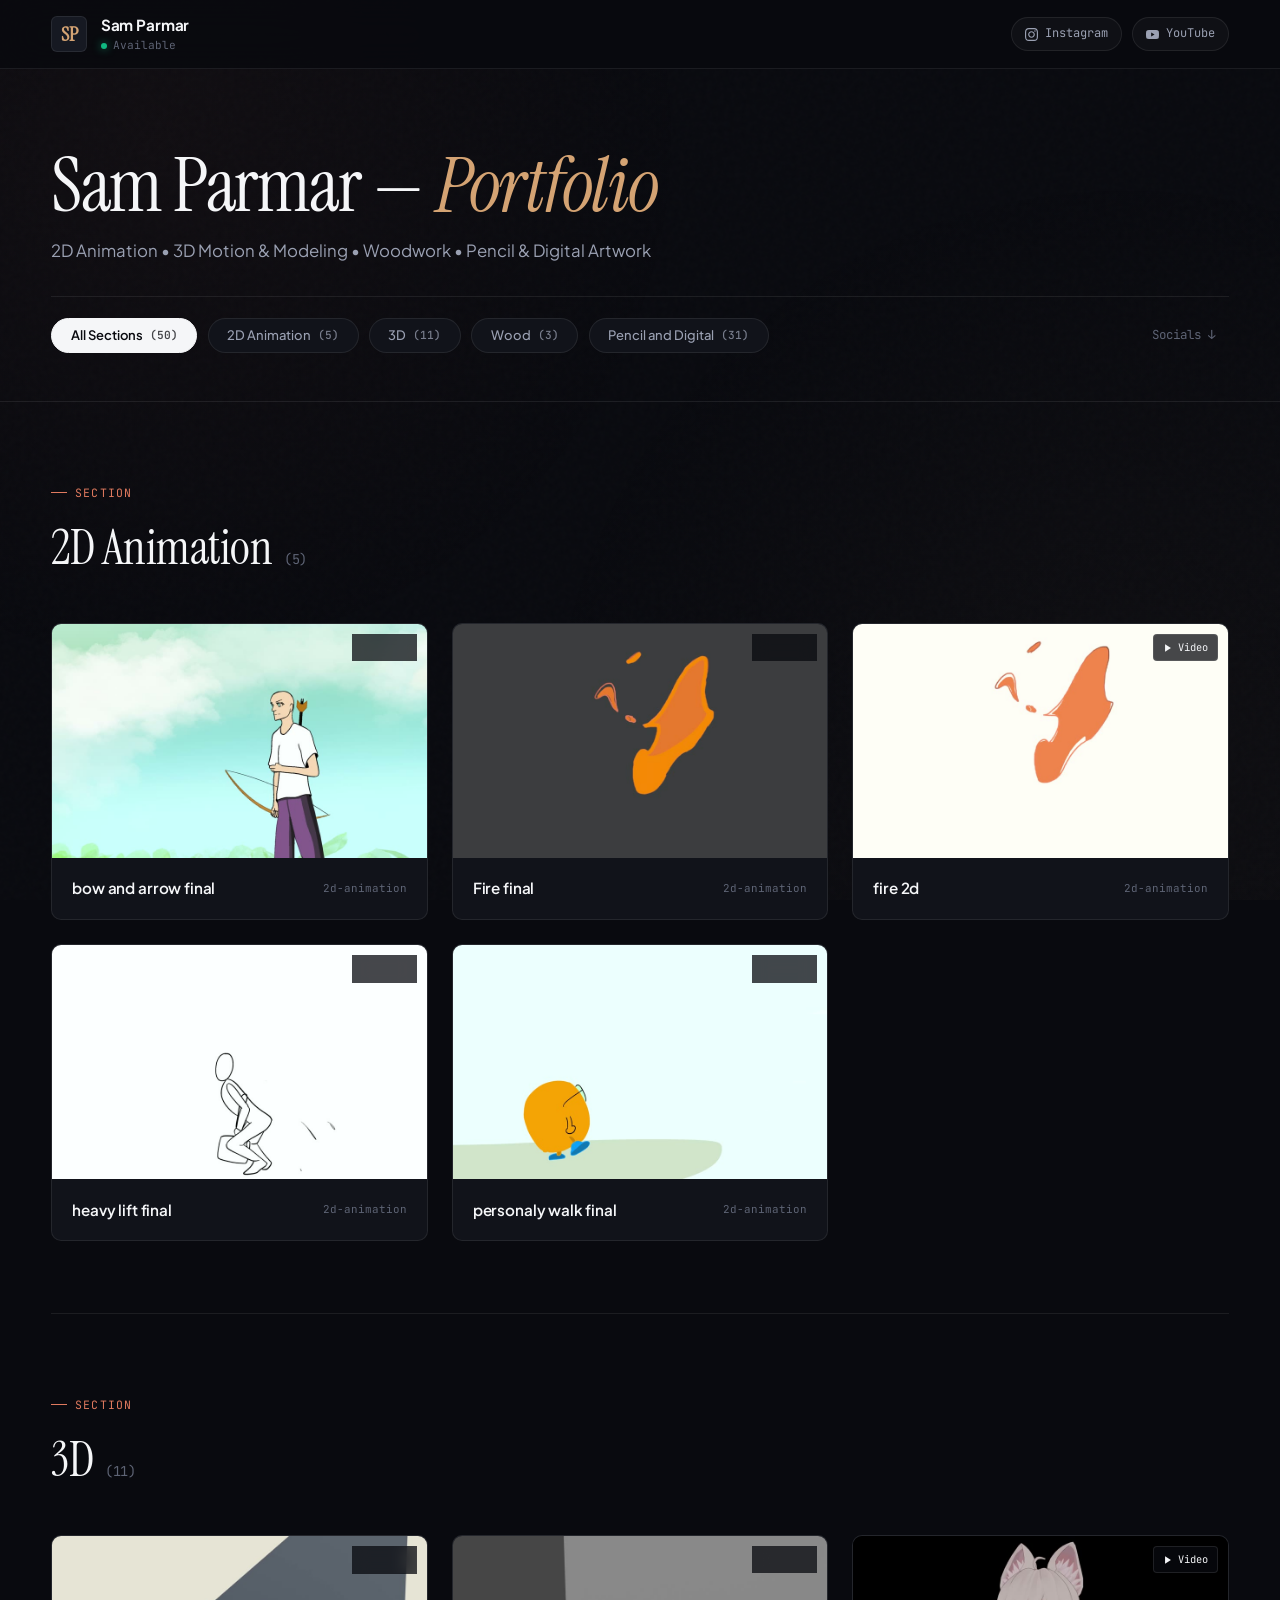
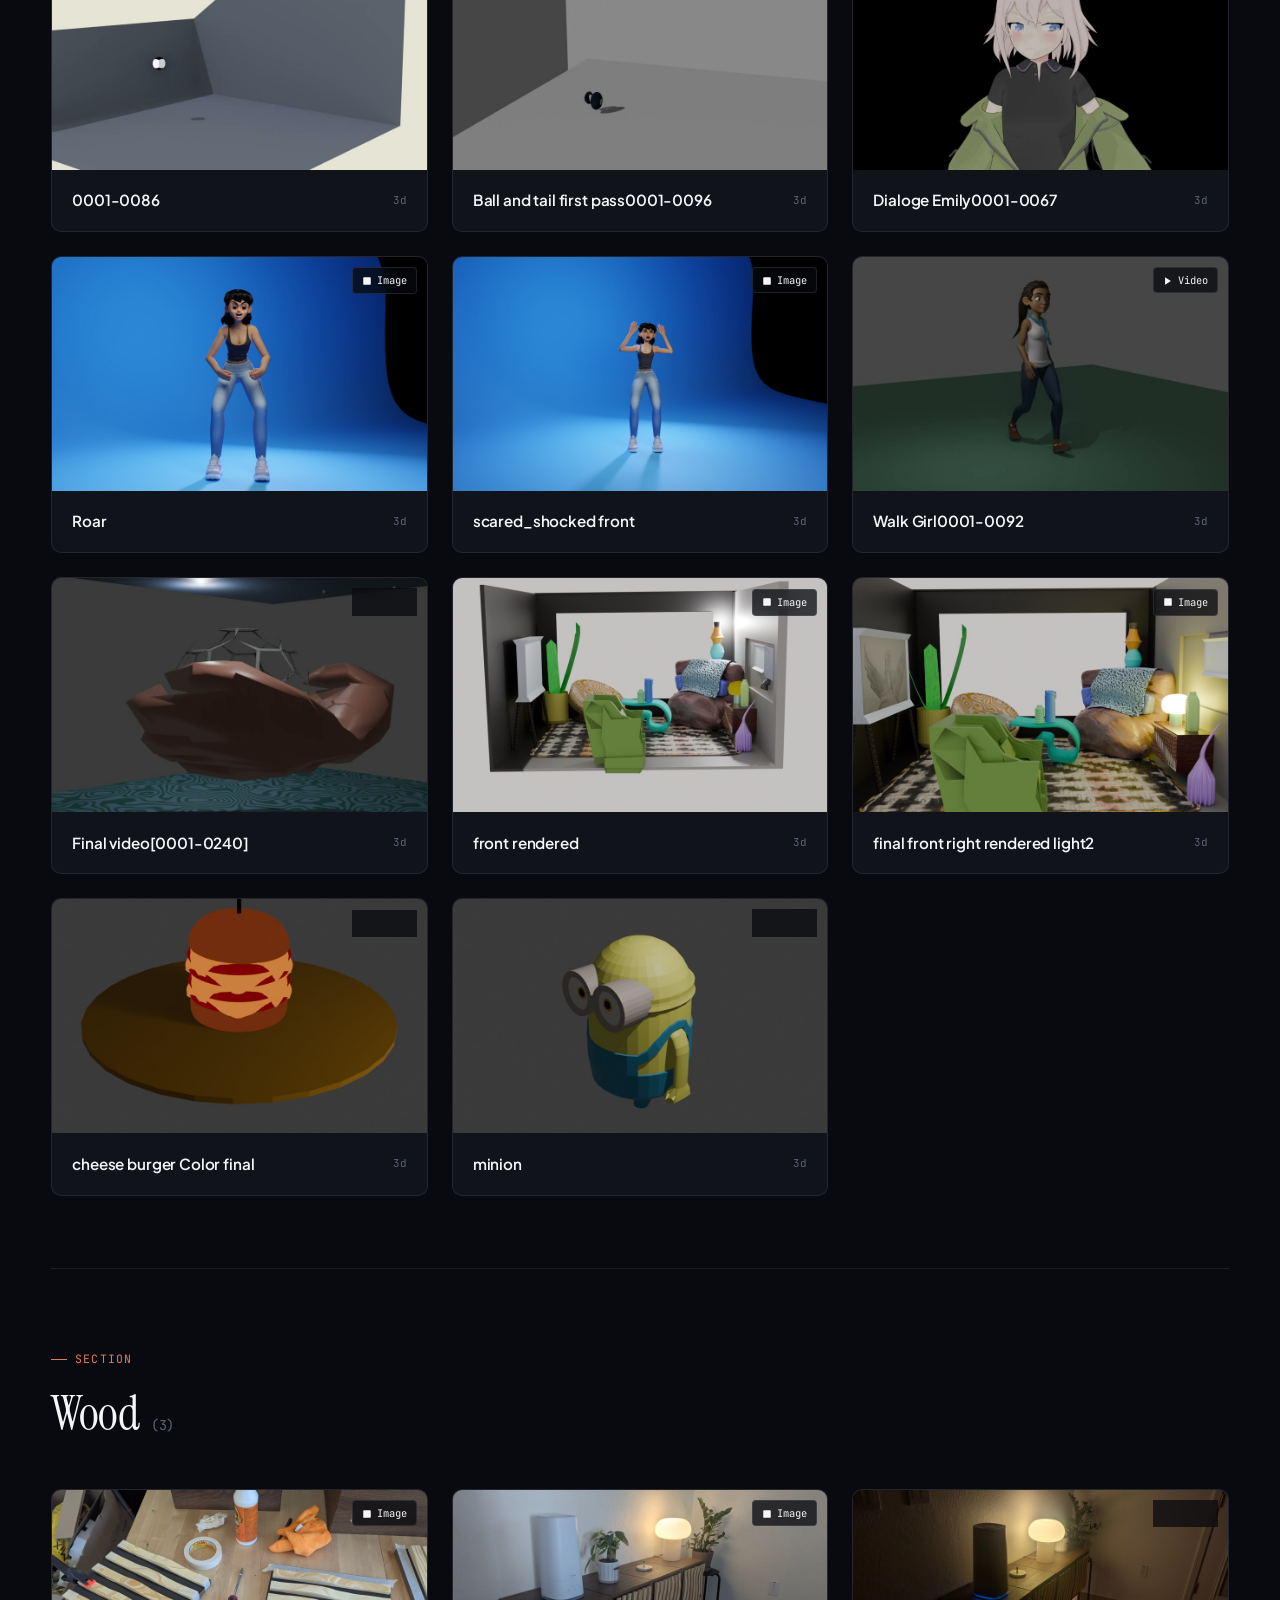
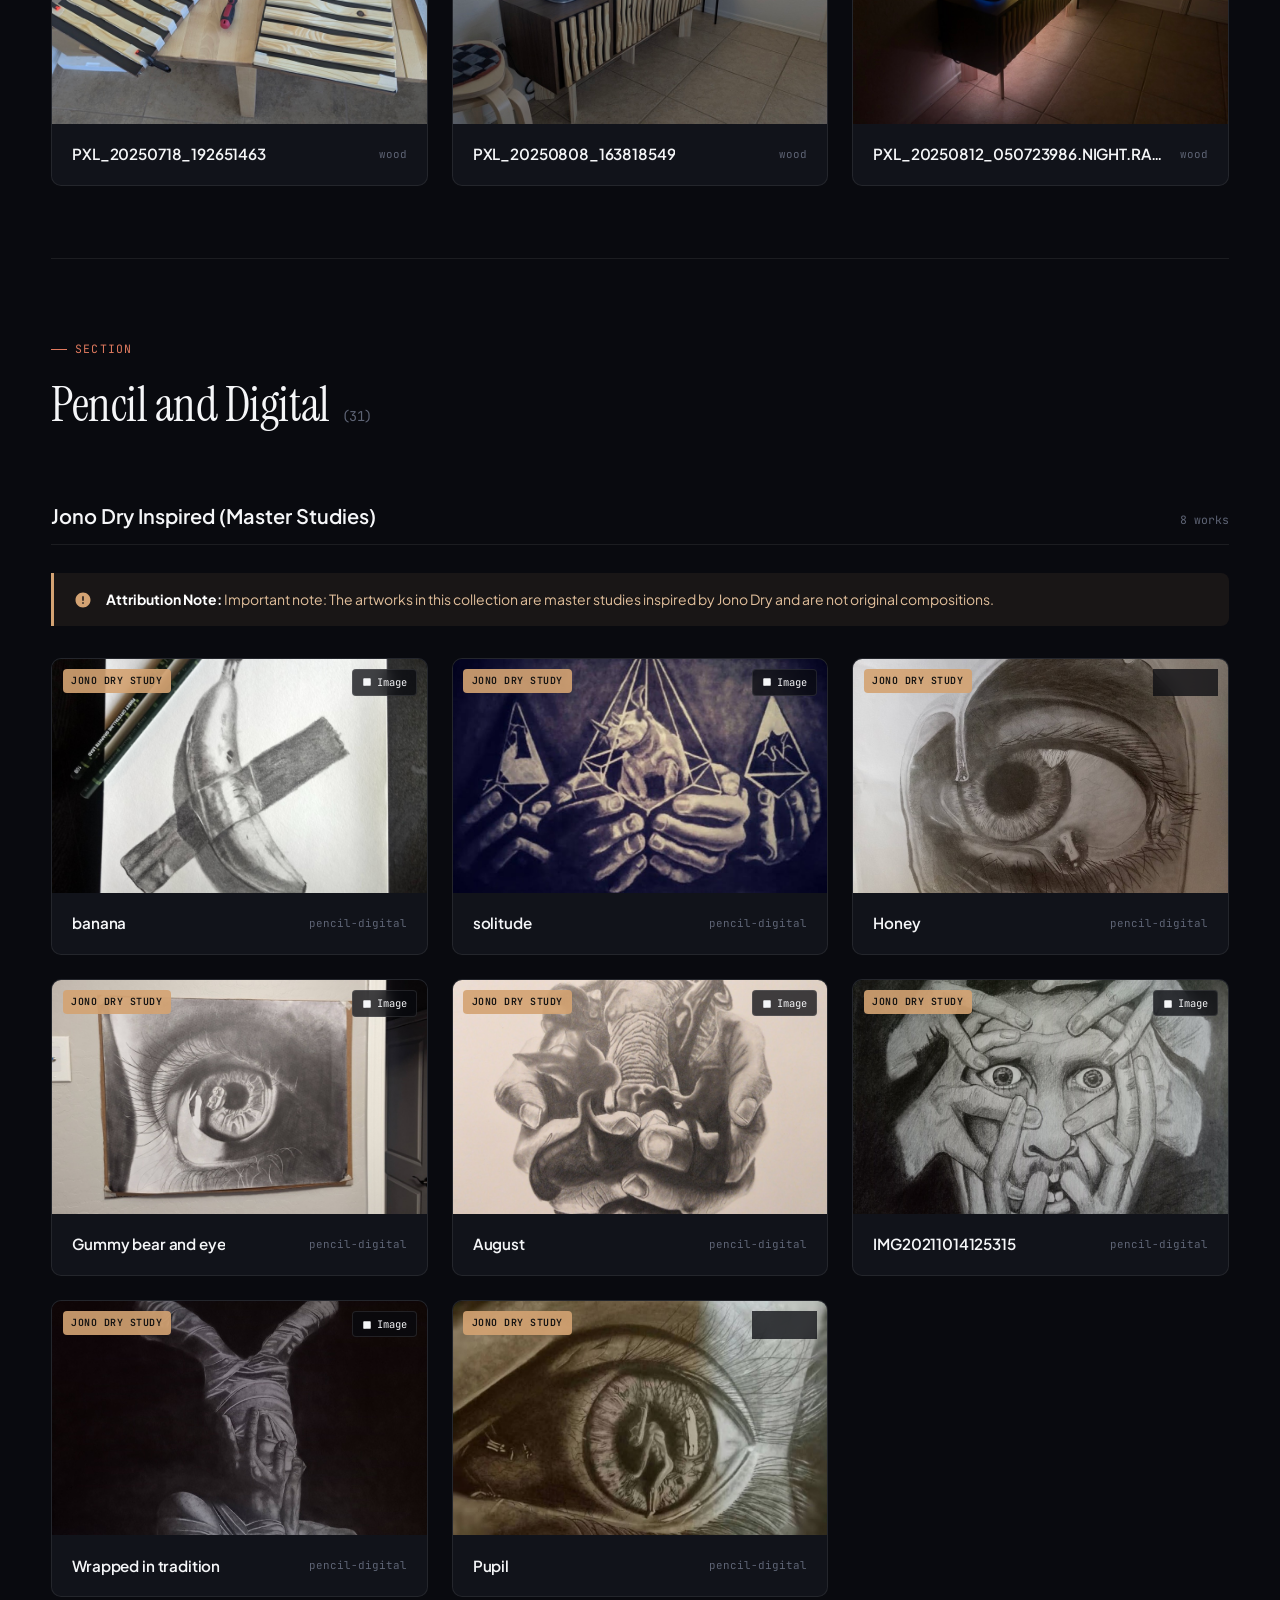
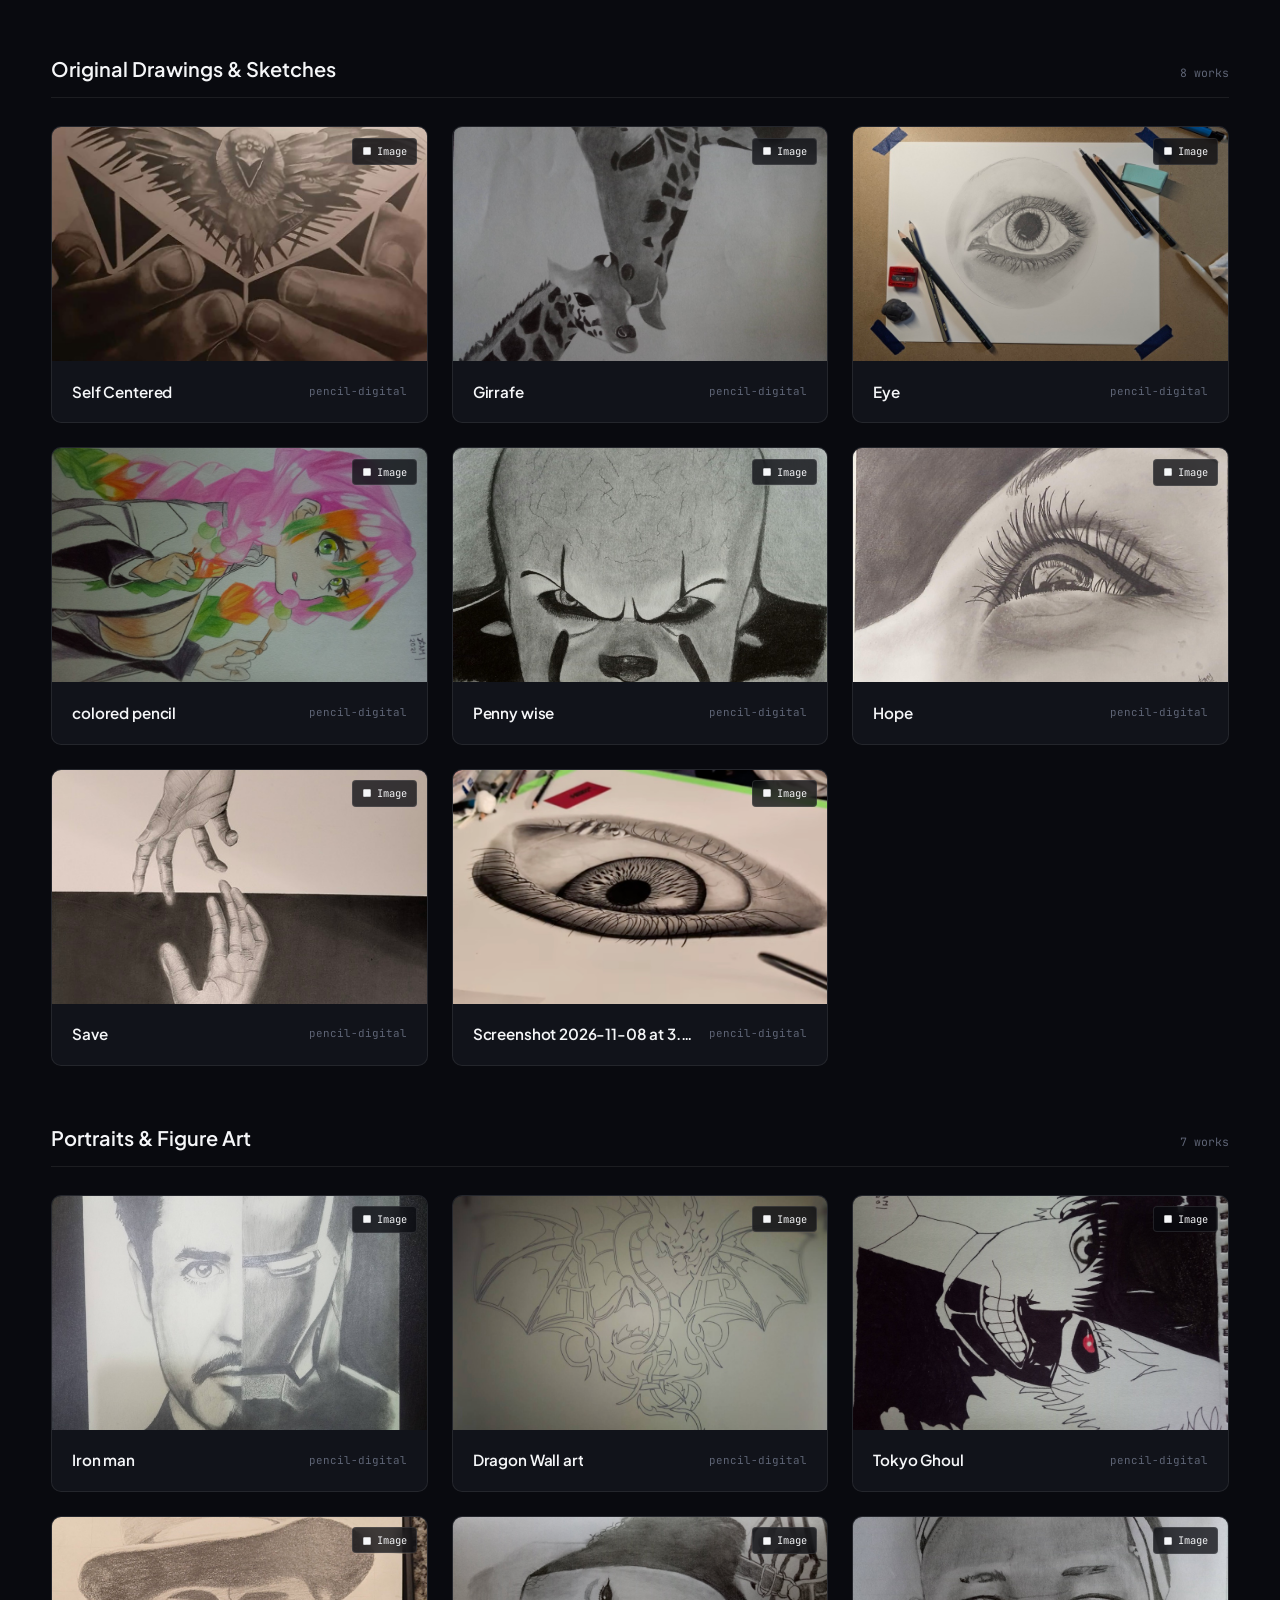
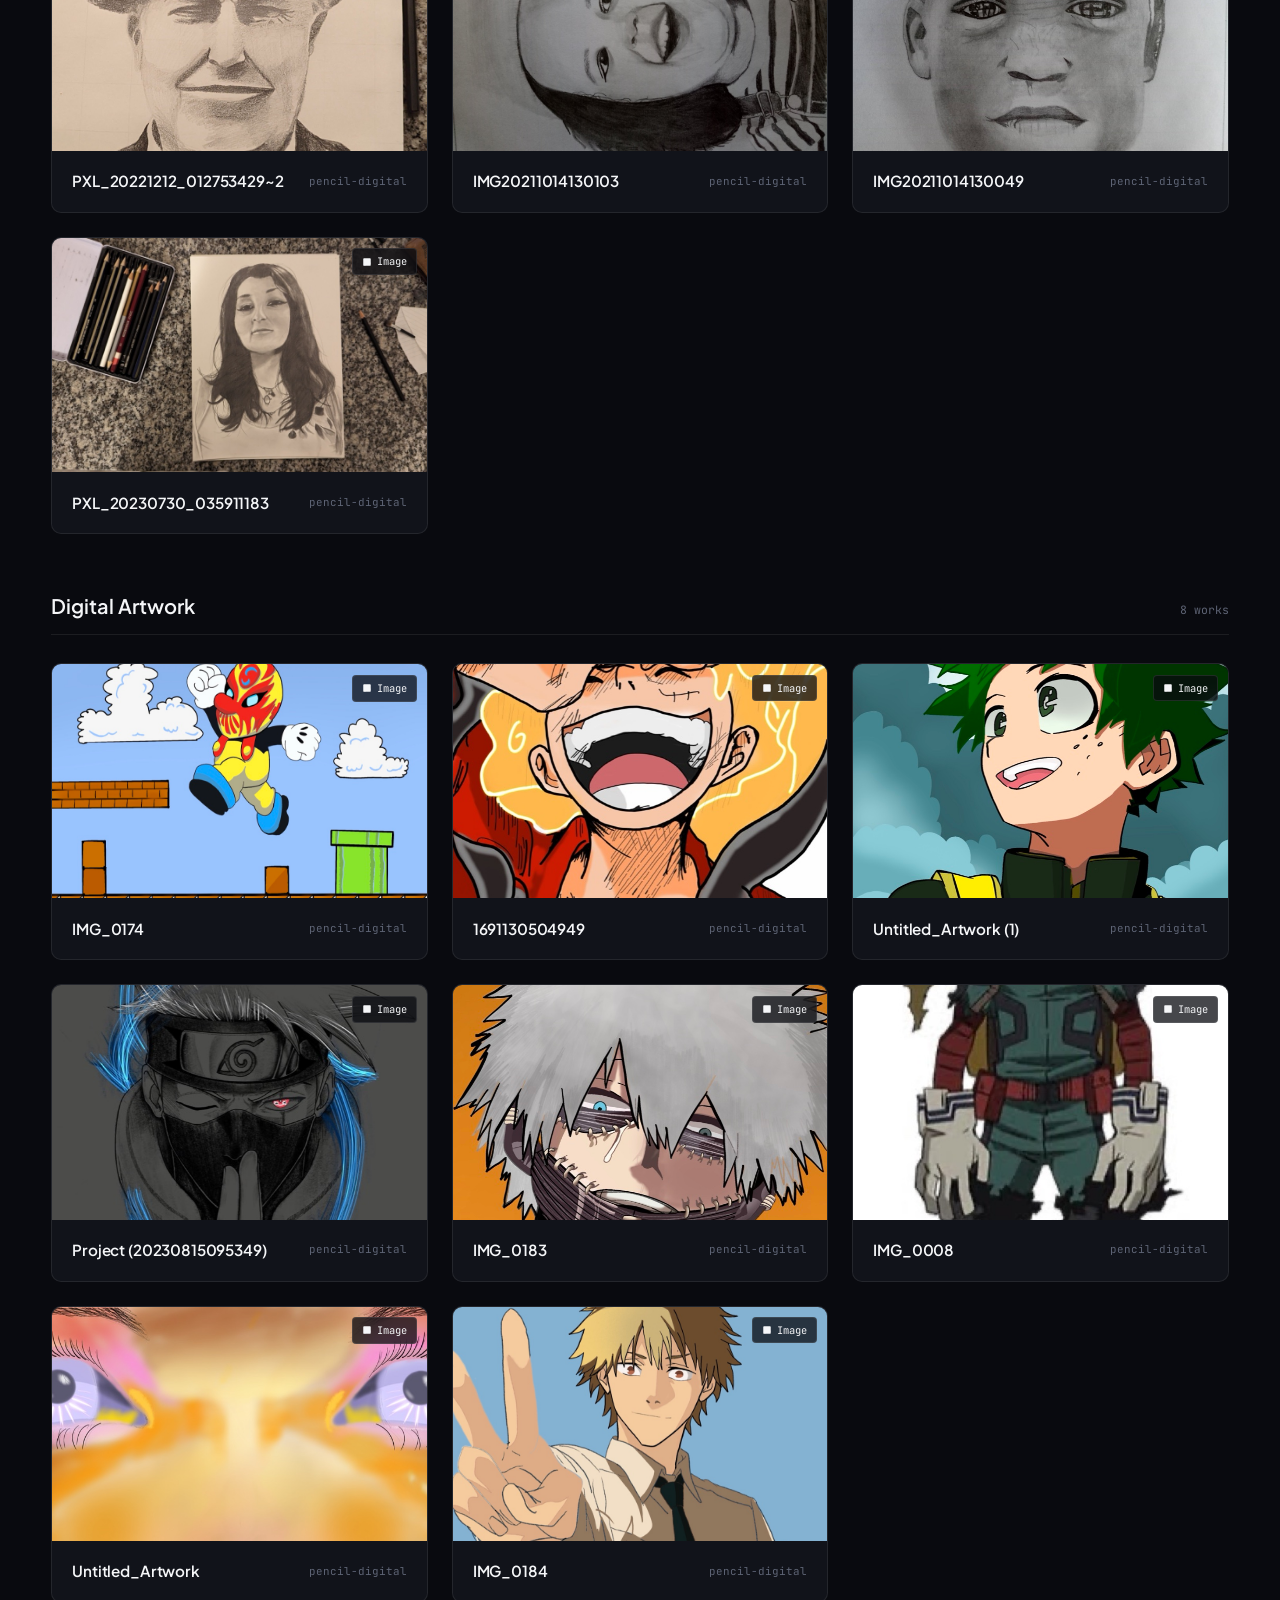
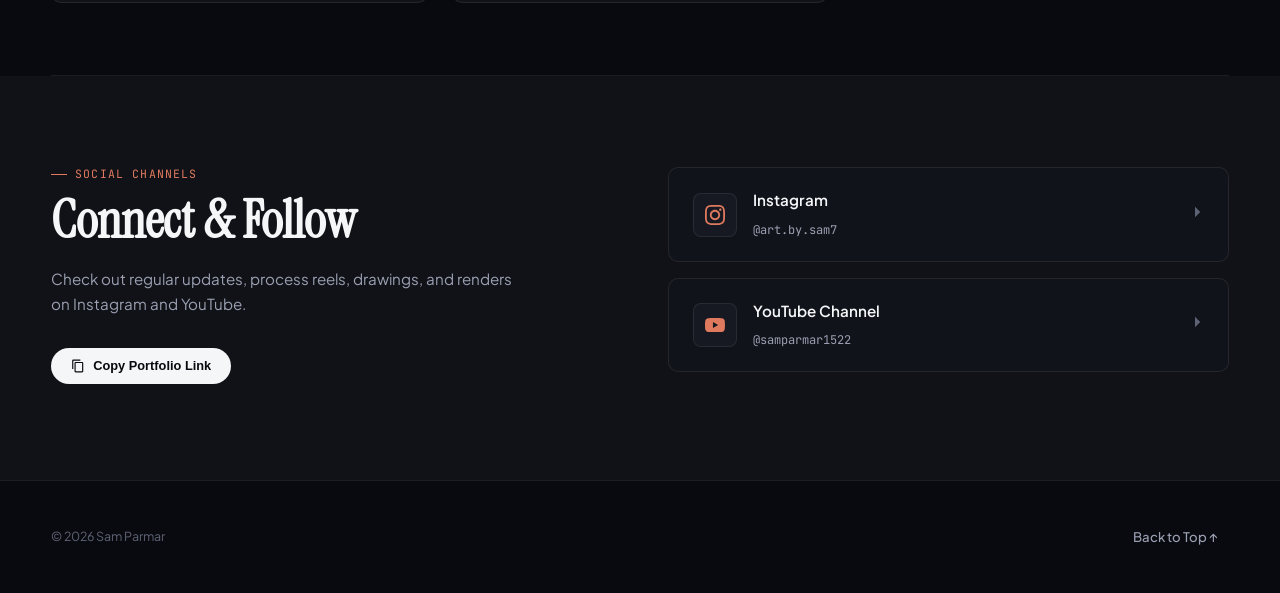
==== index.html @ 7b33b60e "fix: pre-render all 31 pencil and digital artworks in index.html and wire interactive tab switcher" ====
<!DOCTYPE html>
<html lang="en">
<head>
  <meta charset="UTF-8">
  <meta name="viewport" content="width=device-width, initial-scale=1.0">
  
  <title>Sam Parmar — Animation, 3D, Wood & Art</title>
  <meta name="description" content="Portfolio of Sam Parmar: 2D Animation, 3D Motion & Modeling, Woodwork, and Pencil & Digital Artwork.">
  <meta name="author" content="Sam Parmar">

  <!-- Open Graph -->
  <meta property="og:type" content="website">
  <meta property="og:title" content="Sam Parmar — Creative Portfolio">
  <meta property="og:description" content="2D Animation, 3D Modeling, Woodwork, and Pencil & Digital Artwork by Sam Parmar.">
  <meta property="og:image" content="assets/thumbs/final front right rendered light2  _thumb.jpg">

  <!-- Favicon SVG -->
  <link rel="icon" type="image/svg+xml" href="data:image/svg+xml,%3Csvg xmlns='http://www.w3.org/2000/svg' viewBox='0 0 100 100'%3E%3Crect width='100' height='100' rx='20' fill='%2311131a'/%3E%3Ctext x='50' y='65' font-family='serif' font-size='55' font-weight='bold' fill='%23e07a5f' text-anchor='middle'%3ESP%3C/text%3E%3C/svg%3E">

  <!-- Google Fonts -->
  <link rel="preconnect" href="https://fonts.googleapis.com">
  <link rel="preconnect" href="https://fonts.gstatic.com" crossorigin>
  <link href="https://fonts.googleapis.com/css2?family=Instrument+Serif:ital@0;1&family=JetBrains+Mono:wght@400;500;600&family=Plus+Jakarta+Sans:wght@400;500;600;700&display=swap" rel="stylesheet">

  <link rel="stylesheet" href="styles.css">
</head>
<body>
  <div class="noise-overlay" aria-hidden="true"></div>

  <!-- Header -->
  <header class="site-header">
    <div class="container">
      <nav class="nav-inner" aria-label="Main Navigation">
        <a href="#top" class="brand-badge">
          <div class="brand-monogram">SP</div>
          <div class="brand-info">
            <span class="brand-name">Sam Parmar</span>
            <span class="brand-status">
              <span class="status-beacon"></span>
              <span>Available</span>
            </span>
          </div>
        </a>

        <div class="nav-actions">
          <a href="https://www.instagram.com/art.by.sam7/" target="_blank" rel="noopener noreferrer" class="btn-social" aria-label="Instagram @art.by.sam7">
            <svg viewBox="0 0 24 24"><path d="M12 2.163c3.204 0 3.584.012 4.85.07 3.252.148 4.771 1.691 4.919 4.919.058 1.265.069 1.645.069 4.849 0 3.205-.012 3.584-.069 4.849-.149 3.225-1.664 4.771-4.919 4.919-1.266.058-1.644.07-4.85.07-3.204 0-3.584-.012-4.849-.07-3.26-.149-4.771-1.699-4.919-4.92-.058-1.265-.07-1.644-.07-4.849 0-3.204.013-3.583.07-4.849.149-3.227 1.664-4.771 4.919-4.919 1.266-.057 1.645-.069 4.849-.069zm0-2.163c-3.259 0-3.667.014-4.947.072-4.358.2-6.78 2.618-6.98 6.98-.059 1.281-.073 1.689-.073 4.948 0 3.259.014 3.668.072 4.948.2 4.358 2.618 6.78 6.98 6.98 1.281.058 1.689.072 4.948.072 3.259 0 3.668-.014 4.948-.072 4.354-.2 6.782-2.618 6.979-6.98.059-1.28.073-1.689.073-4.948 0-3.259-.014-3.667-.072-4.947-.196-4.354-2.617-6.78-6.979-6.98-1.281-.059-1.69-.073-4.949-.073zm0 5.838c-3.403 0-6.162 2.759-6.162 6.162s2.759 6.163 6.162 6.163 6.162-2.759 6.162-6.163c0-3.403-2.759-6.162-6.162-6.162zm0 10.162c-2.209 0-4-1.79-4-4 0-2.209 1.791-4 4-4s4 1.791 4 4c0 2.21-1.791 4-4 4zm6.406-11.845c-.796 0-1.441.645-1.441 1.44s.645 1.44 1.441 1.44c.795 0 1.439-.645 1.439-1.44s-.644-1.44-1.439-1.44z"/></svg>
            <span>Instagram</span>
          </a>
          <a href="https://www.youtube.com/@samparmar1522" target="_blank" rel="noopener noreferrer" class="btn-social" aria-label="YouTube @samparmar1522">
            <svg viewBox="0 0 24 24"><path d="M23.498 6.186a3.016 3.016 0 0 0-2.122-2.136C19.505 3.545 12 3.545 12 3.545s-7.505 0-9.377.505A3.017 3.017 0 0 0 .502 6.186C0 8.07 0 12 0 12s0 3.93.502 5.814a3.016 3.016 0 0 0 2.122 2.136c1.871.505 9.376.505 9.376.505s7.505 0 9.377-.505a3.015 3.015 0 0 0 2.122-2.136C24 15.93 24 12 24 12s0-3.93-.502-5.814zM9.545 15.568V8.432L15.818 12l-6.273 3.568z"/></svg>
            <span>YouTube</span>
          </a>
        </div>
      </nav>
    </div>
  </header>

  <main id="top">
    <!-- Hero Block -->
    <section class="hero-minimal">
      <div class="container">
        <div class="hero-header-row">
          <div class="hero-main">
            <h1>Sam Parmar — <em>Portfolio</em></h1>
            <p class="hero-sub">
              2D Animation • 3D Motion & Modeling • Woodwork • Pencil & Digital Artwork
            </p>
          </div>
        </div>

        <!-- Interactive Category Tab Bar -->
        <div class="tab-filter-bar">
          <div class="tab-buttons" role="tablist" aria-label="Portfolio Section Tabs">
            <button class="tab-btn active" data-tab="all" role="tab" aria-selected="true">
              All Sections <span class="tab-count">(50)</span>
            </button>
            <button class="tab-btn" data-tab="2d-animation" role="tab" aria-selected="false">
              2D Animation <span class="tab-count">(5)</span>
            </button>
            <button class="tab-btn" data-tab="3d" role="tab" aria-selected="false">
              3D <span class="tab-count">(11)</span>
            </button>
            <button class="tab-btn" data-tab="wood" role="tab" aria-selected="false">
              Wood <span class="tab-count">(3)</span>
            </button>
            <button class="tab-btn" data-tab="pencil-digital" role="tab" aria-selected="false">
              Pencil and Digital <span class="tab-count">(31)</span>
            </button>
            <a href="#connect" class="tab-btn-link">Socials ↓</a>
          </div>
        </div>
      </div>
    </section>

    <!-- Sections Pre-rendered Directly in HTML for 100% Instant Reliability -->
    <div id="sectionsContainer" class="container">

        <section class="portfolio-section" id="2d-animation" data-section-id="2d-animation">
          <div class="section-header-block">
            <div class="section-tag-line">Section</div>
            <h2 class="section-title">
              2D Animation
              <span class="section-count">(5)</span>
            </h2>
          </div>
          <div class="media-grid">
            
    <div class="media-card" role="button" tabindex="0" data-index="0" aria-label="View bow and arrow final">
      <div class="media-thumb-wrap">
        <img src="assets/thumbs/bow and arrow final_thumb.jpg" alt="bow and arrow final" loading="lazy" class="card-thumb" onerror="this.onerror=null;this.src='assets/media/bow and arrow final.mp4';" />
        <video src="assets/media/bow and arrow final.mp4" muted loop playsinline preload="none" class="card-hover-video" style="display:none;"></video>
        <div class="card-type-pill">
          <svg viewBox="0 0 24 24"><polygon points="5 3 19 12 5 21 5 3"></polygon></svg>
          <span>Video</span>
        </div>
        
        <div class="card-play-hint">
          <div class="play-bubble">
            <svg viewBox="0 0 24 24"><polygon points="6 3 20 12 6 21 6 3"></polygon></svg>
          </div>
        </div>
      </div>
      <div class="card-body">
        <span class="card-name" title="bow and arrow final">bow and arrow final</span>
        <span class="card-section-label">2d-animation</span>
      </div>
    </div>
    
    <div class="media-card" role="button" tabindex="0" data-index="1" aria-label="View Fire final">
      <div class="media-thumb-wrap">
        <img src="assets/thumbs/Fire final_thumb.jpg" alt="Fire final" loading="lazy" class="card-thumb" onerror="this.onerror=null;this.src='assets/media/Fire final.mp4';" />
        <video src="assets/media/Fire final.mp4" muted loop playsinline preload="none" class="card-hover-video" style="display:none;"></video>
        <div class="card-type-pill">
          <svg viewBox="0 0 24 24"><polygon points="5 3 19 12 5 21 5 3"></polygon></svg>
          <span>Video</span>
        </div>
        
        <div class="card-play-hint">
          <div class="play-bubble">
            <svg viewBox="0 0 24 24"><polygon points="6 3 20 12 6 21 6 3"></polygon></svg>
          </div>
        </div>
      </div>
      <div class="card-body">
        <span class="card-name" title="Fire final">Fire final</span>
        <span class="card-section-label">2d-animation</span>
      </div>
    </div>
    
    <div class="media-card" role="button" tabindex="0" data-index="2" aria-label="View fire 2d">
      <div class="media-thumb-wrap">
        <img src="assets/thumbs/fire 2d_thumb.jpg" alt="fire 2d" loading="lazy" class="card-thumb" onerror="this.onerror=null;this.src='assets/media/fire 2d.mp4';" />
        <video src="assets/media/fire 2d.mp4" muted loop playsinline preload="none" class="card-hover-video" style="display:none;"></video>
        <div class="card-type-pill">
          <svg viewBox="0 0 24 24"><polygon points="5 3 19 12 5 21 5 3"></polygon></svg>
          <span>Video</span>
        </div>
        
        <div class="card-play-hint">
          <div class="play-bubble">
            <svg viewBox="0 0 24 24"><polygon points="6 3 20 12 6 21 6 3"></polygon></svg>
          </div>
        </div>
      </div>
      <div class="card-body">
        <span class="card-name" title="fire 2d">fire 2d</span>
        <span class="card-section-label">2d-animation</span>
      </div>
    </div>
    
    <div class="media-card" role="button" tabindex="0" data-index="3" aria-label="View heavy lift final">
      <div class="media-thumb-wrap">
        <img src="assets/thumbs/heavy lift final_thumb.jpg" alt="heavy lift final" loading="lazy" class="card-thumb" onerror="this.onerror=null;this.src='assets/media/heavy lift final.mp4';" />
        <video src="assets/media/heavy lift final.mp4" muted loop playsinline preload="none" class="card-hover-video" style="display:none;"></video>
        <div class="card-type-pill">
          <svg viewBox="0 0 24 24"><polygon points="5 3 19 12 5 21 5 3"></polygon></svg>
          <span>Video</span>
        </div>
        
        <div class="card-play-hint">
          <div class="play-bubble">
            <svg viewBox="0 0 24 24"><polygon points="6 3 20 12 6 21 6 3"></polygon></svg>
          </div>
        </div>
      </div>
      <div class="card-body">
        <span class="card-name" title="heavy lift final">heavy lift final</span>
        <span class="card-section-label">2d-animation</span>
      </div>
    </div>
    
    <div class="media-card" role="button" tabindex="0" data-index="4" aria-label="View personaly walk final">
      <div class="media-thumb-wrap">
        <img src="assets/thumbs/Personality walk final _thumb.jpg" alt="personaly walk final" loading="lazy" class="card-thumb" onerror="this.onerror=null;this.src='assets/media/Personality walk final .mp4';" />
        <video src="assets/media/Personality walk final .mp4" muted loop playsinline preload="none" class="card-hover-video" style="display:none;"></video>
        <div class="card-type-pill">
          <svg viewBox="0 0 24 24"><polygon points="5 3 19 12 5 21 5 3"></polygon></svg>
          <span>Video</span>
        </div>
        
        <div class="card-play-hint">
          <div class="play-bubble">
            <svg viewBox="0 0 24 24"><polygon points="6 3 20 12 6 21 6 3"></polygon></svg>
          </div>
        </div>
      </div>
      <div class="card-body">
        <span class="card-name" title="personaly walk final">personaly walk final</span>
        <span class="card-section-label">2d-animation</span>
      </div>
    </div>
    
          </div>
        </section>
        

        <section class="portfolio-section" id="3d" data-section-id="3d">
          <div class="section-header-block">
            <div class="section-tag-line">Section</div>
            <h2 class="section-title">
              3D
              <span class="section-count">(11)</span>
            </h2>
          </div>
          <div class="media-grid">
            
    <div class="media-card" role="button" tabindex="0" data-index="5" aria-label="View 0001-0086">
      <div class="media-thumb-wrap">
        <img src="assets/thumbs/0001-0086_thumb.jpg" alt="0001-0086" loading="lazy" class="card-thumb" onerror="this.onerror=null;this.src='assets/media/0001-0086.mp4';" />
        <video src="assets/media/0001-0086.mp4" muted loop playsinline preload="none" class="card-hover-video" style="display:none;"></video>
        <div class="card-type-pill">
          <svg viewBox="0 0 24 24"><polygon points="5 3 19 12 5 21 5 3"></polygon></svg>
          <span>Video</span>
        </div>
        
        <div class="card-play-hint">
          <div class="play-bubble">
            <svg viewBox="0 0 24 24"><polygon points="6 3 20 12 6 21 6 3"></polygon></svg>
          </div>
        </div>
      </div>
      <div class="card-body">
        <span class="card-name" title="0001-0086">0001-0086</span>
        <span class="card-section-label">3d</span>
      </div>
    </div>
    
    <div class="media-card" role="button" tabindex="0" data-index="6" aria-label="View Ball and tail first pass0001-0096">
      <div class="media-thumb-wrap">
        <img src="assets/thumbs/Ball and tail first pass0001-0096_thumb.jpg" alt="Ball and tail first pass0001-0096" loading="lazy" class="card-thumb" onerror="this.onerror=null;this.src='assets/media/Ball and tail first pass0001-0096.mp4';" />
        <video src="assets/media/Ball and tail first pass0001-0096.mp4" muted loop playsinline preload="none" class="card-hover-video" style="display:none;"></video>
        <div class="card-type-pill">
          <svg viewBox="0 0 24 24"><polygon points="5 3 19 12 5 21 5 3"></polygon></svg>
          <span>Video</span>
        </div>
        
        <div class="card-play-hint">
          <div class="play-bubble">
            <svg viewBox="0 0 24 24"><polygon points="6 3 20 12 6 21 6 3"></polygon></svg>
          </div>
        </div>
      </div>
      <div class="card-body">
        <span class="card-name" title="Ball and tail first pass0001-0096">Ball and tail first pass0001-0096</span>
        <span class="card-section-label">3d</span>
      </div>
    </div>
    
    <div class="media-card" role="button" tabindex="0" data-index="7" aria-label="View Dialoge Emily0001-0067">
      <div class="media-thumb-wrap">
        <img src="assets/thumbs/Dialoge Emily0001-0067_thumb.jpg" alt="Dialoge Emily0001-0067" loading="lazy" class="card-thumb" onerror="this.onerror=null;this.src='assets/media/Dialoge Emily0001-0067.mp4';" />
        <video src="assets/media/Dialoge Emily0001-0067.mp4" muted loop playsinline preload="none" class="card-hover-video" style="display:none;"></video>
        <div class="card-type-pill">
          <svg viewBox="0 0 24 24"><polygon points="5 3 19 12 5 21 5 3"></polygon></svg>
          <span>Video</span>
        </div>
        
        <div class="card-play-hint">
          <div class="play-bubble">
            <svg viewBox="0 0 24 24"><polygon points="6 3 20 12 6 21 6 3"></polygon></svg>
          </div>
        </div>
      </div>
      <div class="card-body">
        <span class="card-name" title="Dialoge Emily0001-0067">Dialoge Emily0001-0067</span>
        <span class="card-section-label">3d</span>
      </div>
    </div>
    
    <div class="media-card" role="button" tabindex="0" data-index="8" aria-label="View Roar">
      <div class="media-thumb-wrap">
        <img src="assets/thumbs/Roar_thumb.jpg" alt="Roar" loading="lazy" class="card-thumb" onerror="this.onerror=null;this.src='assets/media/Roar.png';" />
        
        <div class="card-type-pill">
          <svg viewBox="0 0 24 24"><rect x="3" y="3" width="18" height="18" rx="2" ry="2"></rect><circle cx="8.5" cy="8.5" r="1.5"></circle><polyline points="21 15 16 10 5 21"></polyline></svg>
          <span>Image</span>
        </div>
        
        <div class="card-play-hint">
          <div class="play-bubble">
            <svg viewBox="0 0 24 24"><rect x="3" y="3" width="18" height="18" rx="2" ry="2"></rect><circle cx="8.5" cy="8.5" r="1.5"></circle><polyline points="21 15 16 10 5 21"></polyline></svg>
          </div>
        </div>
      </div>
      <div class="card-body">
        <span class="card-name" title="Roar">Roar</span>
        <span class="card-section-label">3d</span>
      </div>
    </div>
    
    <div class="media-card" role="button" tabindex="0" data-index="9" aria-label="View scared_shocked front">
      <div class="media-thumb-wrap">
        <img src="assets/thumbs/scared_shocked front_thumb.jpg" alt="scared_shocked front" loading="lazy" class="card-thumb" onerror="this.onerror=null;this.src='assets/media/scared_shocked front.png';" />
        
        <div class="card-type-pill">
          <svg viewBox="0 0 24 24"><rect x="3" y="3" width="18" height="18" rx="2" ry="2"></rect><circle cx="8.5" cy="8.5" r="1.5"></circle><polyline points="21 15 16 10 5 21"></polyline></svg>
          <span>Image</span>
        </div>
        
        <div class="card-play-hint">
          <div class="play-bubble">
            <svg viewBox="0 0 24 24"><rect x="3" y="3" width="18" height="18" rx="2" ry="2"></rect><circle cx="8.5" cy="8.5" r="1.5"></circle><polyline points="21 15 16 10 5 21"></polyline></svg>
          </div>
        </div>
      </div>
      <div class="card-body">
        <span class="card-name" title="scared_shocked front">scared_shocked front</span>
        <span class="card-section-label">3d</span>
      </div>
    </div>
    
    <div class="media-card" role="button" tabindex="0" data-index="10" aria-label="View Walk Girl0001-0092">
      <div class="media-thumb-wrap">
        <img src="assets/thumbs/Walk Girl0001-0092_thumb.jpg" alt="Walk Girl0001-0092" loading="lazy" class="card-thumb" onerror="this.onerror=null;this.src='assets/media/Walk Girl0001-0092.mp4';" />
        <video src="assets/media/Walk Girl0001-0092.mp4" muted loop playsinline preload="none" class="card-hover-video" style="display:none;"></video>
        <div class="card-type-pill">
          <svg viewBox="0 0 24 24"><polygon points="5 3 19 12 5 21 5 3"></polygon></svg>
          <span>Video</span>
        </div>
        
        <div class="card-play-hint">
          <div class="play-bubble">
            <svg viewBox="0 0 24 24"><polygon points="6 3 20 12 6 21 6 3"></polygon></svg>
          </div>
        </div>
      </div>
      <div class="card-body">
        <span class="card-name" title="Walk Girl0001-0092">Walk Girl0001-0092</span>
        <span class="card-section-label">3d</span>
      </div>
    </div>
    
    <div class="media-card" role="button" tabindex="0" data-index="11" aria-label="View Final video[0001-0240]">
      <div class="media-thumb-wrap">
        <img src="assets/thumbs/Final video[0001-0240]_thumb.jpg" alt="Final video[0001-0240]" loading="lazy" class="card-thumb" onerror="this.onerror=null;this.src='assets/media/Final video[0001-0240].mp4';" />
        <video src="assets/media/Final video[0001-0240].mp4" muted loop playsinline preload="none" class="card-hover-video" style="display:none;"></video>
        <div class="card-type-pill">
          <svg viewBox="0 0 24 24"><polygon points="5 3 19 12 5 21 5 3"></polygon></svg>
          <span>Video</span>
        </div>
        
        <div class="card-play-hint">
          <div class="play-bubble">
            <svg viewBox="0 0 24 24"><polygon points="6 3 20 12 6 21 6 3"></polygon></svg>
          </div>
        </div>
      </div>
      <div class="card-body">
        <span class="card-name" title="Final video[0001-0240]">Final video[0001-0240]</span>
        <span class="card-section-label">3d</span>
      </div>
    </div>
    
    <div class="media-card" role="button" tabindex="0" data-index="12" aria-label="View front rendered">
      <div class="media-thumb-wrap">
        <img src="assets/thumbs/front rendered_thumb.jpg" alt="front rendered" loading="lazy" class="card-thumb" onerror="this.onerror=null;this.src='assets/media/front rendered.png';" />
        
        <div class="card-type-pill">
          <svg viewBox="0 0 24 24"><rect x="3" y="3" width="18" height="18" rx="2" ry="2"></rect><circle cx="8.5" cy="8.5" r="1.5"></circle><polyline points="21 15 16 10 5 21"></polyline></svg>
          <span>Image</span>
        </div>
        
        <div class="card-play-hint">
          <div class="play-bubble">
            <svg viewBox="0 0 24 24"><rect x="3" y="3" width="18" height="18" rx="2" ry="2"></rect><circle cx="8.5" cy="8.5" r="1.5"></circle><polyline points="21 15 16 10 5 21"></polyline></svg>
          </div>
        </div>
      </div>
      <div class="card-body">
        <span class="card-name" title="front rendered">front rendered</span>
        <span class="card-section-label">3d</span>
      </div>
    </div>
    
    <div class="media-card" role="button" tabindex="0" data-index="13" aria-label="View final front right rendered light2">
      <div class="media-thumb-wrap">
        <img src="assets/thumbs/final front right rendered light2  _thumb.jpg" alt="final front right rendered light2" loading="lazy" class="card-thumb" onerror="this.onerror=null;this.src='assets/media/final front right rendered light2  .png';" />
        
        <div class="card-type-pill">
          <svg viewBox="0 0 24 24"><rect x="3" y="3" width="18" height="18" rx="2" ry="2"></rect><circle cx="8.5" cy="8.5" r="1.5"></circle><polyline points="21 15 16 10 5 21"></polyline></svg>
          <span>Image</span>
        </div>
        
        <div class="card-play-hint">
          <div class="play-bubble">
            <svg viewBox="0 0 24 24"><rect x="3" y="3" width="18" height="18" rx="2" ry="2"></rect><circle cx="8.5" cy="8.5" r="1.5"></circle><polyline points="21 15 16 10 5 21"></polyline></svg>
          </div>
        </div>
      </div>
      <div class="card-body">
        <span class="card-name" title="final front right rendered light2">final front right rendered light2</span>
        <span class="card-section-label">3d</span>
      </div>
    </div>
    
    <div class="media-card" role="button" tabindex="0" data-index="14" aria-label="View cheese burger Color final">
      <div class="media-thumb-wrap">
        <img src="assets/thumbs/cheese burger Color final_thumb.jpg" alt="cheese burger Color final" loading="lazy" class="card-thumb" onerror="this.onerror=null;this.src='assets/media/cheese burger Color final.png';" />
        
        <div class="card-type-pill">
          <svg viewBox="0 0 24 24"><rect x="3" y="3" width="18" height="18" rx="2" ry="2"></rect><circle cx="8.5" cy="8.5" r="1.5"></circle><polyline points="21 15 16 10 5 21"></polyline></svg>
          <span>Image</span>
        </div>
        
        <div class="card-play-hint">
          <div class="play-bubble">
            <svg viewBox="0 0 24 24"><rect x="3" y="3" width="18" height="18" rx="2" ry="2"></rect><circle cx="8.5" cy="8.5" r="1.5"></circle><polyline points="21 15 16 10 5 21"></polyline></svg>
          </div>
        </div>
      </div>
      <div class="card-body">
        <span class="card-name" title="cheese burger Color final">cheese burger Color final</span>
        <span class="card-section-label">3d</span>
      </div>
    </div>
    
    <div class="media-card" role="button" tabindex="0" data-index="15" aria-label="View minion">
      <div class="media-thumb-wrap">
        <img src="assets/thumbs/minion_thumb.jpg" alt="minion" loading="lazy" class="card-thumb" onerror="this.onerror=null;this.src='assets/media/minion.png';" />
        
        <div class="card-type-pill">
          <svg viewBox="0 0 24 24"><rect x="3" y="3" width="18" height="18" rx="2" ry="2"></rect><circle cx="8.5" cy="8.5" r="1.5"></circle><polyline points="21 15 16 10 5 21"></polyline></svg>
          <span>Image</span>
        </div>
        
        <div class="card-play-hint">
          <div class="play-bubble">
            <svg viewBox="0 0 24 24"><rect x="3" y="3" width="18" height="18" rx="2" ry="2"></rect><circle cx="8.5" cy="8.5" r="1.5"></circle><polyline points="21 15 16 10 5 21"></polyline></svg>
          </div>
        </div>
      </div>
      <div class="card-body">
        <span class="card-name" title="minion">minion</span>
        <span class="card-section-label">3d</span>
      </div>
    </div>
    
          </div>
        </section>
        

        <section class="portfolio-section" id="wood" data-section-id="wood">
          <div class="section-header-block">
            <div class="section-tag-line">Section</div>
            <h2 class="section-title">
              Wood
              <span class="section-count">(3)</span>
            </h2>
          </div>
          <div class="media-grid">
            
    <div class="media-card" role="button" tabindex="0" data-index="16" aria-label="View PXL_20250718_192651463">
      <div class="media-thumb-wrap">
        <img src="assets/thumbs/PXL_20250718_192651463_thumb.jpg" alt="PXL_20250718_192651463" loading="lazy" class="card-thumb" onerror="this.onerror=null;this.src='assets/media/PXL_20250718_192651463.jpg';" />
        
        <div class="card-type-pill">
          <svg viewBox="0 0 24 24"><rect x="3" y="3" width="18" height="18" rx="2" ry="2"></rect><circle cx="8.5" cy="8.5" r="1.5"></circle><polyline points="21 15 16 10 5 21"></polyline></svg>
          <span>Image</span>
        </div>
        
        <div class="card-play-hint">
          <div class="play-bubble">
            <svg viewBox="0 0 24 24"><rect x="3" y="3" width="18" height="18" rx="2" ry="2"></rect><circle cx="8.5" cy="8.5" r="1.5"></circle><polyline points="21 15 16 10 5 21"></polyline></svg>
          </div>
        </div>
      </div>
      <div class="card-body">
        <span class="card-name" title="PXL_20250718_192651463">PXL_20250718_192651463</span>
        <span class="card-section-label">wood</span>
      </div>
    </div>
    
    <div class="media-card" role="button" tabindex="0" data-index="17" aria-label="View PXL_20250808_163818549">
      <div class="media-thumb-wrap">
        <img src="assets/thumbs/PXL_20250808_163818549_thumb.jpg" alt="PXL_20250808_163818549" loading="lazy" class="card-thumb" onerror="this.onerror=null;this.src='assets/media/PXL_20250808_163818549.jpg';" />
        
        <div class="card-type-pill">
          <svg viewBox="0 0 24 24"><rect x="3" y="3" width="18" height="18" rx="2" ry="2"></rect><circle cx="8.5" cy="8.5" r="1.5"></circle><polyline points="21 15 16 10 5 21"></polyline></svg>
          <span>Image</span>
        </div>
        
        <div class="card-play-hint">
          <div class="play-bubble">
            <svg viewBox="0 0 24 24"><rect x="3" y="3" width="18" height="18" rx="2" ry="2"></rect><circle cx="8.5" cy="8.5" r="1.5"></circle><polyline points="21 15 16 10 5 21"></polyline></svg>
          </div>
        </div>
      </div>
      <div class="card-body">
        <span class="card-name" title="PXL_20250808_163818549">PXL_20250808_163818549</span>
        <span class="card-section-label">wood</span>
      </div>
    </div>
    
    <div class="media-card" role="button" tabindex="0" data-index="18" aria-label="View PXL_20250812_050723986.NIGHT.RAW-01.COVER">
      <div class="media-thumb-wrap">
        <img src="assets/thumbs/PXL_20250812_050723986.NIGHT.RAW-01.COVER_thumb.jpg" alt="PXL_20250812_050723986.NIGHT.RAW-01.COVER" loading="lazy" class="card-thumb" onerror="this.onerror=null;this.src='assets/media/PXL_20250812_050723986.NIGHT.RAW-01.COVER.jpg';" />
        
        <div class="card-type-pill">
          <svg viewBox="0 0 24 24"><rect x="3" y="3" width="18" height="18" rx="2" ry="2"></rect><circle cx="8.5" cy="8.5" r="1.5"></circle><polyline points="21 15 16 10 5 21"></polyline></svg>
          <span>Image</span>
        </div>
        
        <div class="card-play-hint">
          <div class="play-bubble">
            <svg viewBox="0 0 24 24"><rect x="3" y="3" width="18" height="18" rx="2" ry="2"></rect><circle cx="8.5" cy="8.5" r="1.5"></circle><polyline points="21 15 16 10 5 21"></polyline></svg>
          </div>
        </div>
      </div>
      <div class="card-body">
        <span class="card-name" title="PXL_20250812_050723986.NIGHT.RAW-01.COVER">PXL_20250812_050723986.NIGHT.RAW-01.COVER</span>
        <span class="card-section-label">wood</span>
      </div>
    </div>
    
          </div>
        </section>
        

        <section class="portfolio-section" id="pencil-digital" data-section-id="pencil-digital">
          <div class="section-header-block">
            <div class="section-tag-line">Section</div>
            <h2 class="section-title">
              Pencil and Digital
              <span class="section-count">(31)</span>
            </h2>
          </div>
          
            <div class="subsection-block">
              <div class="subsection-header">
                <h3 class="subsection-title">Jono Dry Inspired (Master Studies)</h3>
                <span class="subsection-badge">8 works</span>
              </div>
              
                <div class="inspired-notice-box">
                  <svg viewBox="0 0 24 24" class="notice-icon"><path d="M12 2C6.48 2 2 6.48 2 12s4.48 10 10 10 10-4.48 10-10S17.52 2 12 2zm1 15h-2v-2h2v2zm0-4h-2V7h2v6z"/></svg>
                  <div class="notice-text">
                    <strong>Attribution Note:</strong> Important note: The artworks in this collection are master studies inspired by Jono Dry and are not original compositions.
                  </div>
                </div>
                
              <div class="media-grid">
                
    <div class="media-card" role="button" tabindex="0" data-index="19" aria-label="View banana">
      <div class="media-thumb-wrap">
        <img src="assets/thumbs/banana _thumb.jpg" alt="banana" loading="lazy" class="card-thumb" onerror="this.onerror=null;this.src='assets/media/banana .jpg';" />
        
        <div class="card-type-pill">
          <svg viewBox="0 0 24 24"><rect x="3" y="3" width="18" height="18" rx="2" ry="2"></rect><circle cx="8.5" cy="8.5" r="1.5"></circle><polyline points="21 15 16 10 5 21"></polyline></svg>
          <span>Image</span>
        </div>
        <div class="inspired-pill">Jono Dry Study</div>
        <div class="card-play-hint">
          <div class="play-bubble">
            <svg viewBox="0 0 24 24"><rect x="3" y="3" width="18" height="18" rx="2" ry="2"></rect><circle cx="8.5" cy="8.5" r="1.5"></circle><polyline points="21 15 16 10 5 21"></polyline></svg>
          </div>
        </div>
      </div>
      <div class="card-body">
        <span class="card-name" title="banana">banana</span>
        <span class="card-section-label">pencil-digital</span>
      </div>
    </div>
    
    <div class="media-card" role="button" tabindex="0" data-index="20" aria-label="View solitude">
      <div class="media-thumb-wrap">
        <img src="assets/thumbs/solitude_thumb.jpg" alt="solitude" loading="lazy" class="card-thumb" onerror="this.onerror=null;this.src='assets/media/solitude.jpg';" />
        
        <div class="card-type-pill">
          <svg viewBox="0 0 24 24"><rect x="3" y="3" width="18" height="18" rx="2" ry="2"></rect><circle cx="8.5" cy="8.5" r="1.5"></circle><polyline points="21 15 16 10 5 21"></polyline></svg>
          <span>Image</span>
        </div>
        <div class="inspired-pill">Jono Dry Study</div>
        <div class="card-play-hint">
          <div class="play-bubble">
            <svg viewBox="0 0 24 24"><rect x="3" y="3" width="18" height="18" rx="2" ry="2"></rect><circle cx="8.5" cy="8.5" r="1.5"></circle><polyline points="21 15 16 10 5 21"></polyline></svg>
          </div>
        </div>
      </div>
      <div class="card-body">
        <span class="card-name" title="solitude">solitude</span>
        <span class="card-section-label">pencil-digital</span>
      </div>
    </div>
    
    <div class="media-card" role="button" tabindex="0" data-index="21" aria-label="View Honey">
      <div class="media-thumb-wrap">
        <img src="assets/thumbs/Honey_thumb.jpg" alt="Honey" loading="lazy" class="card-thumb" onerror="this.onerror=null;this.src='assets/media/Honey.jpg';" />
        
        <div class="card-type-pill">
          <svg viewBox="0 0 24 24"><rect x="3" y="3" width="18" height="18" rx="2" ry="2"></rect><circle cx="8.5" cy="8.5" r="1.5"></circle><polyline points="21 15 16 10 5 21"></polyline></svg>
          <span>Image</span>
        </div>
        <div class="inspired-pill">Jono Dry Study</div>
        <div class="card-play-hint">
          <div class="play-bubble">
            <svg viewBox="0 0 24 24"><rect x="3" y="3" width="18" height="18" rx="2" ry="2"></rect><circle cx="8.5" cy="8.5" r="1.5"></circle><polyline points="21 15 16 10 5 21"></polyline></svg>
          </div>
        </div>
      </div>
      <div class="card-body">
        <span class="card-name" title="Honey">Honey</span>
        <span class="card-section-label">pencil-digital</span>
      </div>
    </div>
    
    <div class="media-card" role="button" tabindex="0" data-index="22" aria-label="View Gummy bear and eye">
      <div class="media-thumb-wrap">
        <img src="assets/thumbs/Gummy bear and eye_thumb.jpg" alt="Gummy bear and eye" loading="lazy" class="card-thumb" onerror="this.onerror=null;this.src='assets/media/Gummy bear and eye.jpg';" />
        
        <div class="card-type-pill">
          <svg viewBox="0 0 24 24"><rect x="3" y="3" width="18" height="18" rx="2" ry="2"></rect><circle cx="8.5" cy="8.5" r="1.5"></circle><polyline points="21 15 16 10 5 21"></polyline></svg>
          <span>Image</span>
        </div>
        <div class="inspired-pill">Jono Dry Study</div>
        <div class="card-play-hint">
          <div class="play-bubble">
            <svg viewBox="0 0 24 24"><rect x="3" y="3" width="18" height="18" rx="2" ry="2"></rect><circle cx="8.5" cy="8.5" r="1.5"></circle><polyline points="21 15 16 10 5 21"></polyline></svg>
          </div>
        </div>
      </div>
      <div class="card-body">
        <span class="card-name" title="Gummy bear and eye">Gummy bear and eye</span>
        <span class="card-section-label">pencil-digital</span>
      </div>
    </div>
    
    <div class="media-card" role="button" tabindex="0" data-index="23" aria-label="View August">
      <div class="media-thumb-wrap">
        <img src="assets/thumbs/August_thumb.jpg" alt="August" loading="lazy" class="card-thumb" onerror="this.onerror=null;this.src='assets/media/August.jpg';" />
        
        <div class="card-type-pill">
          <svg viewBox="0 0 24 24"><rect x="3" y="3" width="18" height="18" rx="2" ry="2"></rect><circle cx="8.5" cy="8.5" r="1.5"></circle><polyline points="21 15 16 10 5 21"></polyline></svg>
          <span>Image</span>
        </div>
        <div class="inspired-pill">Jono Dry Study</div>
        <div class="card-play-hint">
          <div class="play-bubble">
            <svg viewBox="0 0 24 24"><rect x="3" y="3" width="18" height="18" rx="2" ry="2"></rect><circle cx="8.5" cy="8.5" r="1.5"></circle><polyline points="21 15 16 10 5 21"></polyline></svg>
          </div>
        </div>
      </div>
      <div class="card-body">
        <span class="card-name" title="August">August</span>
        <span class="card-section-label">pencil-digital</span>
      </div>
    </div>
    
    <div class="media-card" role="button" tabindex="0" data-index="24" aria-label="View IMG20211014125315">
      <div class="media-thumb-wrap">
        <img src="assets/thumbs/IMG20211014125315_thumb.jpg" alt="IMG20211014125315" loading="lazy" class="card-thumb" onerror="this.onerror=null;this.src='assets/media/IMG20211014125315.jpg';" />
        
        <div class="card-type-pill">
          <svg viewBox="0 0 24 24"><rect x="3" y="3" width="18" height="18" rx="2" ry="2"></rect><circle cx="8.5" cy="8.5" r="1.5"></circle><polyline points="21 15 16 10 5 21"></polyline></svg>
          <span>Image</span>
        </div>
        <div class="inspired-pill">Jono Dry Study</div>
        <div class="card-play-hint">
          <div class="play-bubble">
            <svg viewBox="0 0 24 24"><rect x="3" y="3" width="18" height="18" rx="2" ry="2"></rect><circle cx="8.5" cy="8.5" r="1.5"></circle><polyline points="21 15 16 10 5 21"></polyline></svg>
          </div>
        </div>
      </div>
      <div class="card-body">
        <span class="card-name" title="IMG20211014125315">IMG20211014125315</span>
        <span class="card-section-label">pencil-digital</span>
      </div>
    </div>
    
    <div class="media-card" role="button" tabindex="0" data-index="25" aria-label="View Wrapped in tradition">
      <div class="media-thumb-wrap">
        <img src="assets/thumbs/Wrapped in tradition_thumb.jpg" alt="Wrapped in tradition" loading="lazy" class="card-thumb" onerror="this.onerror=null;this.src='assets/media/Wrapped in tradition.jpg';" />
        
        <div class="card-type-pill">
          <svg viewBox="0 0 24 24"><rect x="3" y="3" width="18" height="18" rx="2" ry="2"></rect><circle cx="8.5" cy="8.5" r="1.5"></circle><polyline points="21 15 16 10 5 21"></polyline></svg>
          <span>Image</span>
        </div>
        <div class="inspired-pill">Jono Dry Study</div>
        <div class="card-play-hint">
          <div class="play-bubble">
            <svg viewBox="0 0 24 24"><rect x="3" y="3" width="18" height="18" rx="2" ry="2"></rect><circle cx="8.5" cy="8.5" r="1.5"></circle><polyline points="21 15 16 10 5 21"></polyline></svg>
          </div>
        </div>
      </div>
      <div class="card-body">
        <span class="card-name" title="Wrapped in tradition">Wrapped in tradition</span>
        <span class="card-section-label">pencil-digital</span>
      </div>
    </div>
    
    <div class="media-card" role="button" tabindex="0" data-index="26" aria-label="View Pupil">
      <div class="media-thumb-wrap">
        <img src="assets/thumbs/Pupil _thumb.jpg" alt="Pupil" loading="lazy" class="card-thumb" onerror="this.onerror=null;this.src='assets/media/Pupil .jpg';" />
        
        <div class="card-type-pill">
          <svg viewBox="0 0 24 24"><rect x="3" y="3" width="18" height="18" rx="2" ry="2"></rect><circle cx="8.5" cy="8.5" r="1.5"></circle><polyline points="21 15 16 10 5 21"></polyline></svg>
          <span>Image</span>
        </div>
        <div class="inspired-pill">Jono Dry Study</div>
        <div class="card-play-hint">
          <div class="play-bubble">
            <svg viewBox="0 0 24 24"><rect x="3" y="3" width="18" height="18" rx="2" ry="2"></rect><circle cx="8.5" cy="8.5" r="1.5"></circle><polyline points="21 15 16 10 5 21"></polyline></svg>
          </div>
        </div>
      </div>
      <div class="card-body">
        <span class="card-name" title="Pupil">Pupil</span>
        <span class="card-section-label">pencil-digital</span>
      </div>
    </div>
    
              </div>
            </div>
            
            <div class="subsection-block">
              <div class="subsection-header">
                <h3 class="subsection-title">Original Drawings & Sketches</h3>
                <span class="subsection-badge">8 works</span>
              </div>
              
              <div class="media-grid">
                
    <div class="media-card" role="button" tabindex="0" data-index="27" aria-label="View Self Centered">
      <div class="media-thumb-wrap">
        <img src="assets/thumbs/Self Centered_thumb.jpg" alt="Self Centered" loading="lazy" class="card-thumb" onerror="this.onerror=null;this.src='assets/media/Self Centered.jpeg';" />
        
        <div class="card-type-pill">
          <svg viewBox="0 0 24 24"><rect x="3" y="3" width="18" height="18" rx="2" ry="2"></rect><circle cx="8.5" cy="8.5" r="1.5"></circle><polyline points="21 15 16 10 5 21"></polyline></svg>
          <span>Image</span>
        </div>
        
        <div class="card-play-hint">
          <div class="play-bubble">
            <svg viewBox="0 0 24 24"><rect x="3" y="3" width="18" height="18" rx="2" ry="2"></rect><circle cx="8.5" cy="8.5" r="1.5"></circle><polyline points="21 15 16 10 5 21"></polyline></svg>
          </div>
        </div>
      </div>
      <div class="card-body">
        <span class="card-name" title="Self Centered">Self Centered</span>
        <span class="card-section-label">pencil-digital</span>
      </div>
    </div>
    
    <div class="media-card" role="button" tabindex="0" data-index="28" aria-label="View Girrafe">
      <div class="media-thumb-wrap">
        <img src="assets/thumbs/Girrafe_thumb.jpg" alt="Girrafe" loading="lazy" class="card-thumb" onerror="this.onerror=null;this.src='assets/media/Girrafe.jpg';" />
        
        <div class="card-type-pill">
          <svg viewBox="0 0 24 24"><rect x="3" y="3" width="18" height="18" rx="2" ry="2"></rect><circle cx="8.5" cy="8.5" r="1.5"></circle><polyline points="21 15 16 10 5 21"></polyline></svg>
          <span>Image</span>
        </div>
        
        <div class="card-play-hint">
          <div class="play-bubble">
            <svg viewBox="0 0 24 24"><rect x="3" y="3" width="18" height="18" rx="2" ry="2"></rect><circle cx="8.5" cy="8.5" r="1.5"></circle><polyline points="21 15 16 10 5 21"></polyline></svg>
          </div>
        </div>
      </div>
      <div class="card-body">
        <span class="card-name" title="Girrafe">Girrafe</span>
        <span class="card-section-label">pencil-digital</span>
      </div>
    </div>
    
    <div class="media-card" role="button" tabindex="0" data-index="29" aria-label="View Eye">
      <div class="media-thumb-wrap">
        <img src="assets/thumbs/Eye_thumb.jpg" alt="Eye" loading="lazy" class="card-thumb" onerror="this.onerror=null;this.src='assets/media/Eye.jpg';" />
        
        <div class="card-type-pill">
          <svg viewBox="0 0 24 24"><rect x="3" y="3" width="18" height="18" rx="2" ry="2"></rect><circle cx="8.5" cy="8.5" r="1.5"></circle><polyline points="21 15 16 10 5 21"></polyline></svg>
          <span>Image</span>
        </div>
        
        <div class="card-play-hint">
          <div class="play-bubble">
            <svg viewBox="0 0 24 24"><rect x="3" y="3" width="18" height="18" rx="2" ry="2"></rect><circle cx="8.5" cy="8.5" r="1.5"></circle><polyline points="21 15 16 10 5 21"></polyline></svg>
          </div>
        </div>
      </div>
      <div class="card-body">
        <span class="card-name" title="Eye">Eye</span>
        <span class="card-section-label">pencil-digital</span>
      </div>
    </div>
    
    <div class="media-card" role="button" tabindex="0" data-index="30" aria-label="View colored pencil">
      <div class="media-thumb-wrap">
        <img src="assets/thumbs/colored pencil_thumb.jpg" alt="colored pencil" loading="lazy" class="card-thumb" onerror="this.onerror=null;this.src='assets/media/colored pencil.jpg';" />
        
        <div class="card-type-pill">
          <svg viewBox="0 0 24 24"><rect x="3" y="3" width="18" height="18" rx="2" ry="2"></rect><circle cx="8.5" cy="8.5" r="1.5"></circle><polyline points="21 15 16 10 5 21"></polyline></svg>
          <span>Image</span>
        </div>
        
        <div class="card-play-hint">
          <div class="play-bubble">
            <svg viewBox="0 0 24 24"><rect x="3" y="3" width="18" height="18" rx="2" ry="2"></rect><circle cx="8.5" cy="8.5" r="1.5"></circle><polyline points="21 15 16 10 5 21"></polyline></svg>
          </div>
        </div>
      </div>
      <div class="card-body">
        <span class="card-name" title="colored pencil">colored pencil</span>
        <span class="card-section-label">pencil-digital</span>
      </div>
    </div>
    
    <div class="media-card" role="button" tabindex="0" data-index="31" aria-label="View Penny wise">
      <div class="media-thumb-wrap">
        <img src="assets/thumbs/Penny wise_thumb.jpg" alt="Penny wise" loading="lazy" class="card-thumb" onerror="this.onerror=null;this.src='assets/media/Penny wise.jpg';" />
        
        <div class="card-type-pill">
          <svg viewBox="0 0 24 24"><rect x="3" y="3" width="18" height="18" rx="2" ry="2"></rect><circle cx="8.5" cy="8.5" r="1.5"></circle><polyline points="21 15 16 10 5 21"></polyline></svg>
          <span>Image</span>
        </div>
        
        <div class="card-play-hint">
          <div class="play-bubble">
            <svg viewBox="0 0 24 24"><rect x="3" y="3" width="18" height="18" rx="2" ry="2"></rect><circle cx="8.5" cy="8.5" r="1.5"></circle><polyline points="21 15 16 10 5 21"></polyline></svg>
          </div>
        </div>
      </div>
      <div class="card-body">
        <span class="card-name" title="Penny wise">Penny wise</span>
        <span class="card-section-label">pencil-digital</span>
      </div>
    </div>
    
    <div class="media-card" role="button" tabindex="0" data-index="32" aria-label="View Hope">
      <div class="media-thumb-wrap">
        <img src="assets/thumbs/Hope_thumb.jpg" alt="Hope" loading="lazy" class="card-thumb" onerror="this.onerror=null;this.src='assets/media/Hope.jpg';" />
        
        <div class="card-type-pill">
          <svg viewBox="0 0 24 24"><rect x="3" y="3" width="18" height="18" rx="2" ry="2"></rect><circle cx="8.5" cy="8.5" r="1.5"></circle><polyline points="21 15 16 10 5 21"></polyline></svg>
          <span>Image</span>
        </div>
        
        <div class="card-play-hint">
          <div class="play-bubble">
            <svg viewBox="0 0 24 24"><rect x="3" y="3" width="18" height="18" rx="2" ry="2"></rect><circle cx="8.5" cy="8.5" r="1.5"></circle><polyline points="21 15 16 10 5 21"></polyline></svg>
          </div>
        </div>
      </div>
      <div class="card-body">
        <span class="card-name" title="Hope">Hope</span>
        <span class="card-section-label">pencil-digital</span>
      </div>
    </div>
    
    <div class="media-card" role="button" tabindex="0" data-index="33" aria-label="View Save">
      <div class="media-thumb-wrap">
        <img src="assets/thumbs/Save_thumb.jpg" alt="Save" loading="lazy" class="card-thumb" onerror="this.onerror=null;this.src='assets/media/Save.jpg';" />
        
        <div class="card-type-pill">
          <svg viewBox="0 0 24 24"><rect x="3" y="3" width="18" height="18" rx="2" ry="2"></rect><circle cx="8.5" cy="8.5" r="1.5"></circle><polyline points="21 15 16 10 5 21"></polyline></svg>
          <span>Image</span>
        </div>
        
        <div class="card-play-hint">
          <div class="play-bubble">
            <svg viewBox="0 0 24 24"><rect x="3" y="3" width="18" height="18" rx="2" ry="2"></rect><circle cx="8.5" cy="8.5" r="1.5"></circle><polyline points="21 15 16 10 5 21"></polyline></svg>
          </div>
        </div>
      </div>
      <div class="card-body">
        <span class="card-name" title="Save">Save</span>
        <span class="card-section-label">pencil-digital</span>
      </div>
    </div>
    
    <div class="media-card" role="button" tabindex="0" data-index="34" aria-label="View Screenshot 2026-11-08 at 3.05.30 PM">
      <div class="media-thumb-wrap">
        <img src="assets/thumbs/Screenshot 2026-11-08 at 3.05.30 PM_thumb.jpg" alt="Screenshot 2026-11-08 at 3.05.30 PM" loading="lazy" class="card-thumb" onerror="this.onerror=null;this.src='assets/media/Screenshot 2026-11-08 at 3.05.30 PM.png';" />
        
        <div class="card-type-pill">
          <svg viewBox="0 0 24 24"><rect x="3" y="3" width="18" height="18" rx="2" ry="2"></rect><circle cx="8.5" cy="8.5" r="1.5"></circle><polyline points="21 15 16 10 5 21"></polyline></svg>
          <span>Image</span>
        </div>
        
        <div class="card-play-hint">
          <div class="play-bubble">
            <svg viewBox="0 0 24 24"><rect x="3" y="3" width="18" height="18" rx="2" ry="2"></rect><circle cx="8.5" cy="8.5" r="1.5"></circle><polyline points="21 15 16 10 5 21"></polyline></svg>
          </div>
        </div>
      </div>
      <div class="card-body">
        <span class="card-name" title="Screenshot 2026-11-08 at 3.05.30 PM">Screenshot 2026-11-08 at 3.05.30 PM</span>
        <span class="card-section-label">pencil-digital</span>
      </div>
    </div>
    
              </div>
            </div>
            
            <div class="subsection-block">
              <div class="subsection-header">
                <h3 class="subsection-title">Portraits & Figure Art</h3>
                <span class="subsection-badge">7 works</span>
              </div>
              
              <div class="media-grid">
                
    <div class="media-card" role="button" tabindex="0" data-index="35" aria-label="View Iron man">
      <div class="media-thumb-wrap">
        <img src="assets/thumbs/Iron man_thumb.jpg" alt="Iron man" loading="lazy" class="card-thumb" onerror="this.onerror=null;this.src='assets/media/Iron man.jpg';" />
        
        <div class="card-type-pill">
          <svg viewBox="0 0 24 24"><rect x="3" y="3" width="18" height="18" rx="2" ry="2"></rect><circle cx="8.5" cy="8.5" r="1.5"></circle><polyline points="21 15 16 10 5 21"></polyline></svg>
          <span>Image</span>
        </div>
        
        <div class="card-play-hint">
          <div class="play-bubble">
            <svg viewBox="0 0 24 24"><rect x="3" y="3" width="18" height="18" rx="2" ry="2"></rect><circle cx="8.5" cy="8.5" r="1.5"></circle><polyline points="21 15 16 10 5 21"></polyline></svg>
          </div>
        </div>
      </div>
      <div class="card-body">
        <span class="card-name" title="Iron man">Iron man</span>
        <span class="card-section-label">pencil-digital</span>
      </div>
    </div>
    
    <div class="media-card" role="button" tabindex="0" data-index="36" aria-label="View Dragon Wall art">
      <div class="media-thumb-wrap">
        <img src="assets/thumbs/Dragon Wall art_thumb.jpg" alt="Dragon Wall art" loading="lazy" class="card-thumb" onerror="this.onerror=null;this.src='assets/media/Dragon Wall art.jpg';" />
        
        <div class="card-type-pill">
          <svg viewBox="0 0 24 24"><rect x="3" y="3" width="18" height="18" rx="2" ry="2"></rect><circle cx="8.5" cy="8.5" r="1.5"></circle><polyline points="21 15 16 10 5 21"></polyline></svg>
          <span>Image</span>
        </div>
        
        <div class="card-play-hint">
          <div class="play-bubble">
            <svg viewBox="0 0 24 24"><rect x="3" y="3" width="18" height="18" rx="2" ry="2"></rect><circle cx="8.5" cy="8.5" r="1.5"></circle><polyline points="21 15 16 10 5 21"></polyline></svg>
          </div>
        </div>
      </div>
      <div class="card-body">
        <span class="card-name" title="Dragon Wall art">Dragon Wall art</span>
        <span class="card-section-label">pencil-digital</span>
      </div>
    </div>
    
    <div class="media-card" role="button" tabindex="0" data-index="37" aria-label="View Tokyo Ghoul">
      <div class="media-thumb-wrap">
        <img src="assets/thumbs/Tokyo Ghoul_thumb.jpg" alt="Tokyo Ghoul" loading="lazy" class="card-thumb" onerror="this.onerror=null;this.src='assets/media/Tokyo Ghoul.jpg';" />
        
        <div class="card-type-pill">
          <svg viewBox="0 0 24 24"><rect x="3" y="3" width="18" height="18" rx="2" ry="2"></rect><circle cx="8.5" cy="8.5" r="1.5"></circle><polyline points="21 15 16 10 5 21"></polyline></svg>
          <span>Image</span>
        </div>
        
        <div class="card-play-hint">
          <div class="play-bubble">
            <svg viewBox="0 0 24 24"><rect x="3" y="3" width="18" height="18" rx="2" ry="2"></rect><circle cx="8.5" cy="8.5" r="1.5"></circle><polyline points="21 15 16 10 5 21"></polyline></svg>
          </div>
        </div>
      </div>
      <div class="card-body">
        <span class="card-name" title="Tokyo Ghoul">Tokyo Ghoul</span>
        <span class="card-section-label">pencil-digital</span>
      </div>
    </div>
    
    <div class="media-card" role="button" tabindex="0" data-index="38" aria-label="View PXL_20221212_012753429~2">
      <div class="media-thumb-wrap">
        <img src="assets/thumbs/PXL_20221212_012753429~2_thumb.jpg" alt="PXL_20221212_012753429~2" loading="lazy" class="card-thumb" onerror="this.onerror=null;this.src='assets/media/PXL_20221212_012753429~2.jpg';" />
        
        <div class="card-type-pill">
          <svg viewBox="0 0 24 24"><rect x="3" y="3" width="18" height="18" rx="2" ry="2"></rect><circle cx="8.5" cy="8.5" r="1.5"></circle><polyline points="21 15 16 10 5 21"></polyline></svg>
          <span>Image</span>
        </div>
        
        <div class="card-play-hint">
          <div class="play-bubble">
            <svg viewBox="0 0 24 24"><rect x="3" y="3" width="18" height="18" rx="2" ry="2"></rect><circle cx="8.5" cy="8.5" r="1.5"></circle><polyline points="21 15 16 10 5 21"></polyline></svg>
          </div>
        </div>
      </div>
      <div class="card-body">
        <span class="card-name" title="PXL_20221212_012753429~2">PXL_20221212_012753429~2</span>
        <span class="card-section-label">pencil-digital</span>
      </div>
    </div>
    
    <div class="media-card" role="button" tabindex="0" data-index="39" aria-label="View IMG20211014130103">
      <div class="media-thumb-wrap">
        <img src="assets/thumbs/IMG20211014130103_thumb.jpg" alt="IMG20211014130103" loading="lazy" class="card-thumb" onerror="this.onerror=null;this.src='assets/media/IMG20211014130103.jpg';" />
        
        <div class="card-type-pill">
          <svg viewBox="0 0 24 24"><rect x="3" y="3" width="18" height="18" rx="2" ry="2"></rect><circle cx="8.5" cy="8.5" r="1.5"></circle><polyline points="21 15 16 10 5 21"></polyline></svg>
          <span>Image</span>
        </div>
        
        <div class="card-play-hint">
          <div class="play-bubble">
            <svg viewBox="0 0 24 24"><rect x="3" y="3" width="18" height="18" rx="2" ry="2"></rect><circle cx="8.5" cy="8.5" r="1.5"></circle><polyline points="21 15 16 10 5 21"></polyline></svg>
          </div>
        </div>
      </div>
      <div class="card-body">
        <span class="card-name" title="IMG20211014130103">IMG20211014130103</span>
        <span class="card-section-label">pencil-digital</span>
      </div>
    </div>
    
    <div class="media-card" role="button" tabindex="0" data-index="40" aria-label="View IMG20211014130049">
      <div class="media-thumb-wrap">
        <img src="assets/thumbs/IMG20211014130049_thumb.jpg" alt="IMG20211014130049" loading="lazy" class="card-thumb" onerror="this.onerror=null;this.src='assets/media/IMG20211014130049.jpg';" />
        
        <div class="card-type-pill">
          <svg viewBox="0 0 24 24"><rect x="3" y="3" width="18" height="18" rx="2" ry="2"></rect><circle cx="8.5" cy="8.5" r="1.5"></circle><polyline points="21 15 16 10 5 21"></polyline></svg>
          <span>Image</span>
        </div>
        
        <div class="card-play-hint">
          <div class="play-bubble">
            <svg viewBox="0 0 24 24"><rect x="3" y="3" width="18" height="18" rx="2" ry="2"></rect><circle cx="8.5" cy="8.5" r="1.5"></circle><polyline points="21 15 16 10 5 21"></polyline></svg>
          </div>
        </div>
      </div>
      <div class="card-body">
        <span class="card-name" title="IMG20211014130049">IMG20211014130049</span>
        <span class="card-section-label">pencil-digital</span>
      </div>
    </div>
    
    <div class="media-card" role="button" tabindex="0" data-index="41" aria-label="View PXL_20230730_035911183">
      <div class="media-thumb-wrap">
        <img src="assets/thumbs/PXL_20230730_035911183_thumb.jpg" alt="PXL_20230730_035911183" loading="lazy" class="card-thumb" onerror="this.onerror=null;this.src='assets/media/PXL_20230730_035911183.jpg';" />
        
        <div class="card-type-pill">
          <svg viewBox="0 0 24 24"><rect x="3" y="3" width="18" height="18" rx="2" ry="2"></rect><circle cx="8.5" cy="8.5" r="1.5"></circle><polyline points="21 15 16 10 5 21"></polyline></svg>
          <span>Image</span>
        </div>
        
        <div class="card-play-hint">
          <div class="play-bubble">
            <svg viewBox="0 0 24 24"><rect x="3" y="3" width="18" height="18" rx="2" ry="2"></rect><circle cx="8.5" cy="8.5" r="1.5"></circle><polyline points="21 15 16 10 5 21"></polyline></svg>
          </div>
        </div>
      </div>
      <div class="card-body">
        <span class="card-name" title="PXL_20230730_035911183">PXL_20230730_035911183</span>
        <span class="card-section-label">pencil-digital</span>
      </div>
    </div>
    
              </div>
            </div>
            
            <div class="subsection-block">
              <div class="subsection-header">
                <h3 class="subsection-title">Digital Artwork</h3>
                <span class="subsection-badge">8 works</span>
              </div>
              
              <div class="media-grid">
                
    <div class="media-card" role="button" tabindex="0" data-index="42" aria-label="View IMG_0174">
      <div class="media-thumb-wrap">
        <img src="assets/thumbs/IMG_0174_thumb.jpg" alt="IMG_0174" loading="lazy" class="card-thumb" onerror="this.onerror=null;this.src='assets/media/IMG_0174.JPG';" />
        
        <div class="card-type-pill">
          <svg viewBox="0 0 24 24"><rect x="3" y="3" width="18" height="18" rx="2" ry="2"></rect><circle cx="8.5" cy="8.5" r="1.5"></circle><polyline points="21 15 16 10 5 21"></polyline></svg>
          <span>Image</span>
        </div>
        
        <div class="card-play-hint">
          <div class="play-bubble">
            <svg viewBox="0 0 24 24"><rect x="3" y="3" width="18" height="18" rx="2" ry="2"></rect><circle cx="8.5" cy="8.5" r="1.5"></circle><polyline points="21 15 16 10 5 21"></polyline></svg>
          </div>
        </div>
      </div>
      <div class="card-body">
        <span class="card-name" title="IMG_0174">IMG_0174</span>
        <span class="card-section-label">pencil-digital</span>
      </div>
    </div>
    
    <div class="media-card" role="button" tabindex="0" data-index="43" aria-label="View 1691130504949">
      <div class="media-thumb-wrap">
        <img src="assets/thumbs/1691130504949_thumb.jpg" alt="1691130504949" loading="lazy" class="card-thumb" onerror="this.onerror=null;this.src='assets/media/1691130504949.jpg';" />
        
        <div class="card-type-pill">
          <svg viewBox="0 0 24 24"><rect x="3" y="3" width="18" height="18" rx="2" ry="2"></rect><circle cx="8.5" cy="8.5" r="1.5"></circle><polyline points="21 15 16 10 5 21"></polyline></svg>
          <span>Image</span>
        </div>
        
        <div class="card-play-hint">
          <div class="play-bubble">
            <svg viewBox="0 0 24 24"><rect x="3" y="3" width="18" height="18" rx="2" ry="2"></rect><circle cx="8.5" cy="8.5" r="1.5"></circle><polyline points="21 15 16 10 5 21"></polyline></svg>
          </div>
        </div>
      </div>
      <div class="card-body">
        <span class="card-name" title="1691130504949">1691130504949</span>
        <span class="card-section-label">pencil-digital</span>
      </div>
    </div>
    
    <div class="media-card" role="button" tabindex="0" data-index="44" aria-label="View Untitled_Artwork (1)">
      <div class="media-thumb-wrap">
        <img src="assets/thumbs/Untitled_Artwork (1)_thumb.jpg" alt="Untitled_Artwork (1)" loading="lazy" class="card-thumb" onerror="this.onerror=null;this.src='assets/media/Untitled_Artwork (1).jpg';" />
        
        <div class="card-type-pill">
          <svg viewBox="0 0 24 24"><rect x="3" y="3" width="18" height="18" rx="2" ry="2"></rect><circle cx="8.5" cy="8.5" r="1.5"></circle><polyline points="21 15 16 10 5 21"></polyline></svg>
          <span>Image</span>
        </div>
        
        <div class="card-play-hint">
          <div class="play-bubble">
            <svg viewBox="0 0 24 24"><rect x="3" y="3" width="18" height="18" rx="2" ry="2"></rect><circle cx="8.5" cy="8.5" r="1.5"></circle><polyline points="21 15 16 10 5 21"></polyline></svg>
          </div>
        </div>
      </div>
      <div class="card-body">
        <span class="card-name" title="Untitled_Artwork (1)">Untitled_Artwork (1)</span>
        <span class="card-section-label">pencil-digital</span>
      </div>
    </div>
    
    <div class="media-card" role="button" tabindex="0" data-index="45" aria-label="View Project (20230815095349)">
      <div class="media-thumb-wrap">
        <img src="assets/thumbs/Project (20230815095349)_thumb.jpg" alt="Project (20230815095349)" loading="lazy" class="card-thumb" onerror="this.onerror=null;this.src='assets/media/Project (20230815095349).jpg';" />
        
        <div class="card-type-pill">
          <svg viewBox="0 0 24 24"><rect x="3" y="3" width="18" height="18" rx="2" ry="2"></rect><circle cx="8.5" cy="8.5" r="1.5"></circle><polyline points="21 15 16 10 5 21"></polyline></svg>
          <span>Image</span>
        </div>
        
        <div class="card-play-hint">
          <div class="play-bubble">
            <svg viewBox="0 0 24 24"><rect x="3" y="3" width="18" height="18" rx="2" ry="2"></rect><circle cx="8.5" cy="8.5" r="1.5"></circle><polyline points="21 15 16 10 5 21"></polyline></svg>
          </div>
        </div>
      </div>
      <div class="card-body">
        <span class="card-name" title="Project (20230815095349)">Project (20230815095349)</span>
        <span class="card-section-label">pencil-digital</span>
      </div>
    </div>
    
    <div class="media-card" role="button" tabindex="0" data-index="46" aria-label="View IMG_0183">
      <div class="media-thumb-wrap">
        <img src="assets/thumbs/IMG_0183_thumb.jpg" alt="IMG_0183" loading="lazy" class="card-thumb" onerror="this.onerror=null;this.src='assets/media/IMG_0183.JPG';" />
        
        <div class="card-type-pill">
          <svg viewBox="0 0 24 24"><rect x="3" y="3" width="18" height="18" rx="2" ry="2"></rect><circle cx="8.5" cy="8.5" r="1.5"></circle><polyline points="21 15 16 10 5 21"></polyline></svg>
          <span>Image</span>
        </div>
        
        <div class="card-play-hint">
          <div class="play-bubble">
            <svg viewBox="0 0 24 24"><rect x="3" y="3" width="18" height="18" rx="2" ry="2"></rect><circle cx="8.5" cy="8.5" r="1.5"></circle><polyline points="21 15 16 10 5 21"></polyline></svg>
          </div>
        </div>
      </div>
      <div class="card-body">
        <span class="card-name" title="IMG_0183">IMG_0183</span>
        <span class="card-section-label">pencil-digital</span>
      </div>
    </div>
    
    <div class="media-card" role="button" tabindex="0" data-index="47" aria-label="View IMG_0008">
      <div class="media-thumb-wrap">
        <img src="assets/thumbs/IMG_0008_thumb.jpg" alt="IMG_0008" loading="lazy" class="card-thumb" onerror="this.onerror=null;this.src='assets/media/IMG_0008.jpg';" />
        
        <div class="card-type-pill">
          <svg viewBox="0 0 24 24"><rect x="3" y="3" width="18" height="18" rx="2" ry="2"></rect><circle cx="8.5" cy="8.5" r="1.5"></circle><polyline points="21 15 16 10 5 21"></polyline></svg>
          <span>Image</span>
        </div>
        
        <div class="card-play-hint">
          <div class="play-bubble">
            <svg viewBox="0 0 24 24"><rect x="3" y="3" width="18" height="18" rx="2" ry="2"></rect><circle cx="8.5" cy="8.5" r="1.5"></circle><polyline points="21 15 16 10 5 21"></polyline></svg>
          </div>
        </div>
      </div>
      <div class="card-body">
        <span class="card-name" title="IMG_0008">IMG_0008</span>
        <span class="card-section-label">pencil-digital</span>
      </div>
    </div>
    
    <div class="media-card" role="button" tabindex="0" data-index="48" aria-label="View Untitled_Artwork">
      <div class="media-thumb-wrap">
        <img src="assets/thumbs/Untitled_Artwork_thumb.jpg" alt="Untitled_Artwork" loading="lazy" class="card-thumb" onerror="this.onerror=null;this.src='assets/media/Untitled_Artwork.png';" />
        
        <div class="card-type-pill">
          <svg viewBox="0 0 24 24"><rect x="3" y="3" width="18" height="18" rx="2" ry="2"></rect><circle cx="8.5" cy="8.5" r="1.5"></circle><polyline points="21 15 16 10 5 21"></polyline></svg>
          <span>Image</span>
        </div>
        
        <div class="card-play-hint">
          <div class="play-bubble">
            <svg viewBox="0 0 24 24"><rect x="3" y="3" width="18" height="18" rx="2" ry="2"></rect><circle cx="8.5" cy="8.5" r="1.5"></circle><polyline points="21 15 16 10 5 21"></polyline></svg>
          </div>
        </div>
      </div>
      <div class="card-body">
        <span class="card-name" title="Untitled_Artwork">Untitled_Artwork</span>
        <span class="card-section-label">pencil-digital</span>
      </div>
    </div>
    
    <div class="media-card" role="button" tabindex="0" data-index="49" aria-label="View IMG_0184">
      <div class="media-thumb-wrap">
        <img src="assets/thumbs/IMG_0184_thumb.jpg" alt="IMG_0184" loading="lazy" class="card-thumb" onerror="this.onerror=null;this.src='assets/media/IMG_0184.JPG';" />
        
        <div class="card-type-pill">
          <svg viewBox="0 0 24 24"><rect x="3" y="3" width="18" height="18" rx="2" ry="2"></rect><circle cx="8.5" cy="8.5" r="1.5"></circle><polyline points="21 15 16 10 5 21"></polyline></svg>
          <span>Image</span>
        </div>
        
        <div class="card-play-hint">
          <div class="play-bubble">
            <svg viewBox="0 0 24 24"><rect x="3" y="3" width="18" height="18" rx="2" ry="2"></rect><circle cx="8.5" cy="8.5" r="1.5"></circle><polyline points="21 15 16 10 5 21"></polyline></svg>
          </div>
        </div>
      </div>
      <div class="card-body">
        <span class="card-name" title="IMG_0184">IMG_0184</span>
        <span class="card-section-label">pencil-digital</span>
      </div>
    </div>
    
              </div>
            </div>
            
        </section>
        
    </div>

    <!-- Socials & Connect Section -->
    <section class="connect-section" id="connect">
      <div class="container">
        <div class="connect-grid">
          <div class="connect-left">
            <div class="section-tag-line">Social Channels</div>
            <h2>Connect & Follow</h2>
            <p>
              Check out regular updates, process reels, drawings, and renders on Instagram and YouTube.
            </p>

            <div>
              <button class="btn-copy-link" id="copyBtn">
                <svg viewBox="0 0 24 24" style="width:14px;height:14px;fill:currentColor;"><path d="M16 1H4c-1.1 0-2 .9-2 2v14h2V3h12V1zm3 4H8c-1.1 0-2 .9-2 2v14c0 1.1.9 2 2 2h11c1.1 0 2-.9 2-2V7c0-1.1-.9-2-2-2zm0 16H8V7h11v14z"/></svg>
                <span>Copy Portfolio Link</span>
              </button>
            </div>
          </div>

          <div class="social-cards-column">
            <!-- Instagram -->
            <a href="https://www.instagram.com/art.by.sam7/" target="_blank" rel="noopener noreferrer" class="social-row-card">
              <div class="social-row-left">
                <div class="social-icon-wrapper">
                  <svg viewBox="0 0 24 24"><path d="M12 2.163c3.204 0 3.584.012 4.85.07 3.252.148 4.771 1.691 4.919 4.919.058 1.265.069 1.645.069 4.849 0 3.205-.012 3.584-.069 4.849-.149 3.225-1.664 4.771-4.919 4.919-1.266.058-1.644.07-4.85.07-3.204 0-3.584-.012-4.849-.07-3.26-.149-4.771-1.699-4.919-4.92-.058-1.265-.07-1.644-.07-4.849 0-3.204.013-3.583.07-4.849.149-3.227 1.664-4.771 4.919-4.919 1.266-.057 1.645-.069 4.849-.069zm0-2.163c-3.259 0-3.667.014-4.947.072-4.358.2-6.78 2.618-6.98 6.98-.059 1.281-.073 1.689-.073 4.948 0 3.259.014 3.668.072 4.948.2 4.358 2.618 6.78 6.98 6.98 1.281.058 1.689.072 4.948.072 3.259 0 3.668-.014 4.948-.072 4.354-.2 6.782-2.618 6.979-6.98.059-1.28.073-1.689.073-4.948 0-3.259-.014-3.667-.072-4.947-.196-4.354-2.617-6.78-6.979-6.98-1.281-.059-1.69-.073-4.949-.073zm0 5.838c-3.403 0-6.162 2.759-6.162 6.162s2.759 6.163 6.162 6.163 6.162-2.759 6.162-6.163c0-3.403-2.759-6.162-6.162-6.162zm0 10.162c-2.209 0-4-1.79-4-4 0-2.209 1.791-4 4-4s4 1.791 4 4c0 2.21-1.791 4-4 4zm6.406-11.845c-.796 0-1.441.645-1.441 1.44s.645 1.44 1.441 1.44c.795 0 1.439-.645 1.439-1.44s-.644-1.44-1.439-1.44z"/></svg>
                </div>
                <div class="social-meta">
                  <h3>Instagram</h3>
                  <span>@art.by.sam7</span>
                </div>
              </div>
              <div class="social-arrow-icon">
                <svg viewBox="0 0 24 24"><path d="M5 12h14M12 5l7 7-7 7"/></svg>
              </div>
            </a>

            <!-- YouTube -->
            <a href="https://www.youtube.com/@samparmar1522" target="_blank" rel="noopener noreferrer" class="social-row-card">
              <div class="social-row-left">
                <div class="social-icon-wrapper">
                  <svg viewBox="0 0 24 24"><path d="M23.498 6.186a3.016 3.016 0 0 0-2.122-2.136C19.505 3.545 12 3.545 12 3.545s-7.505 0-9.377.505A3.017 3.017 0 0 0 .502 6.186C0 8.07 0 12 0 12s0 3.93.502 5.814a3.016 3.016 0 0 0 2.122 2.136c1.871.505 9.376.505 9.376.505s7.505 0 9.377-.505a3.015 3.015 0 0 0 2.122-2.136C24 15.93 24 12 24 12s0-3.93-.502-5.814zM9.545 15.568V8.432L15.818 12l-6.273 3.568z"/></svg>
                </div>
                <div class="social-meta">
                  <h3>YouTube Channel</h3>
                  <span>@samparmar1522</span>
                </div>
              </div>
              <div class="social-arrow-icon">
                <svg viewBox="0 0 24 24"><path d="M5 12h14M12 5l7 7-7 7"/></svg>
              </div>
            </a>
          </div>
        </div>
      </div>
    </section>
  </main>

  <footer class="site-footer">
    <div class="container">
      <div class="footer-inner">
        <span>© 2026 Sam Parmar</span>
        <a href="#top" class="nav-link">Back to Top ↑</a>
      </div>
    </div>
  </footer>

  <!-- Lightbox Modal -->
  <div class="lightbox-modal" id="lightboxModal" role="dialog" aria-modal="true" aria-hidden="true">
    <div class="lightbox-backdrop"></div>
    <div class="lightbox-container">
      <div class="lightbox-stage" id="lightboxStage"></div>
      <div class="lightbox-sidebar">
        <button class="modal-close-btn" id="modalCloseBtn" aria-label="Close modal">
          <svg viewBox="0 0 24 24"><path d="M19 6.41L17.59 5 12 10.59 6.41 5 5 6.41 10.59 12 5 17.59 6.41 19 12 13.41 17.59 19 19 17.59 13.41 12z"/></svg>
        </button>

        <span class="modal-category-tag" id="modalCategory">SECTION</span>
        <h2 class="modal-item-title" id="modalTitle">Title</h2>

        <div id="modalInspiredWarning" class="modal-inspired-warning" style="display:none;"></div>

        <div class="modal-meta-list">
          <div class="modal-meta-row">
            <span class="modal-meta-label">Artist</span>
            <span class="modal-meta-val">Sam Parmar</span>
          </div>
        </div>
      </div>
    </div>
  </div>

  <!-- Toast -->
  <div class="toast-notice" id="toastNotice" role="status" aria-live="polite">
    <svg viewBox="0 0 24 24" style="width:14px;height:14px;fill:#10b981;"><path d="M9 16.17L4.83 12l-1.42 1.41L9 19 21 7l-1.41-1.41z"/></svg>
    <span class="toast-text">Link copied!</span>
  </div>

  <script src="app.js"></script>
</body>
</html>
---- styles.css ----
/* ==========================================================================
   SAM PARMAR — ATELIER PORTFOLIO
   Minimalist, Clean, High-Craft Editorial Layout
   ========================================================================== */

:root {
  --bg-main: #090a0f;
  --bg-surface: #11131a;
  --bg-surface-elevated: #161922;
  --bg-surface-subtle: rgba(255, 255, 255, 0.03);
  --bg-glass: rgba(9, 10, 15, 0.85);

  --border-subtle: rgba(255, 255, 255, 0.08);
  --border-hover: rgba(255, 255, 255, 0.2);
  --border-amber: rgba(224, 122, 95, 0.4);

  --text-primary: #f5f6f8;
  --text-secondary: #9aa0b2;
  --text-muted: #5e6475;
  --text-inverse: #090a0f;

  --accent-ember: #e07a5f;
  --accent-gold: #d4a373;
  --accent-notice: #f39c12;

  --font-serif: 'Instrument Serif', Georgia, serif;
  --font-sans: 'Plus Jakarta Sans', -apple-system, BlinkMacSystemFont, "Segoe UI", Roboto, sans-serif;
  --font-mono: 'JetBrains Mono', ui-monospace, SFMono-Regular, monospace;

  --ease-out: cubic-bezier(0.16, 1, 0.3, 1);
  --transition-fast: 0.18s var(--ease-out);
  --transition-normal: 0.3s var(--ease-out);

  --shadow-sm: 0 2px 8px rgba(0, 0, 0, 0.4);
  --shadow-md: 0 10px 30px rgba(0, 0, 0, 0.6);
  --shadow-lg: 0 24px 60px rgba(0, 0, 0, 0.8);
}

*, *::before, *::after {
  box-sizing: border-box;
  margin: 0;
  padding: 0;
}

html {
  font-family: var(--font-sans);
  background-color: var(--bg-main);
  color: var(--text-primary);
  scroll-behavior: smooth;
  -webkit-font-smoothing: antialiased;
  -moz-osx-font-smoothing: grayscale;
}

body {
  min-height: 100vh;
  line-height: 1.6;
  position: relative;
  overflow-x: hidden;
}

/* Subtle background studio ambient light */
body::before {
  content: '';
  position: fixed;
  inset: 0;
  background: 
    radial-gradient(circle at 12% 15%, rgba(224, 122, 95, 0.04) 0%, transparent 40%),
    radial-gradient(circle at 88% 85%, rgba(212, 163, 115, 0.03) 0%, transparent 45%);
  pointer-events: none;
  z-index: 0;
}

.noise-overlay {
  position: fixed;
  inset: 0;
  background-image: url("data:image/svg+xml,%3Csvg viewBox='0 0 200 200' xmlns='http://www.w3.org/2000/svg'%3E%3Cfilter id='noiseFilter'%3E%3CfeTurbulence type='fractalNoise' baseFrequency='0.8' numOctaves='3' stitchTiles='stitch'/%3E%3C/filter%3E%3Crect width='100%25' height='100%25' filter='url(%23noiseFilter)' opacity='0.02'/%3E%3C/svg%3E");
  pointer-events: none;
  z-index: 1;
}

.container {
  width: 100%;
  max-width: 1400px;
  margin: 0 auto;
  padding: 0 clamp(1.25rem, 4vw, 3.5rem);
  position: relative;
  z-index: 2;
}

/* Sticky Navigation */
.site-header {
  position: sticky;
  top: 0;
  z-index: 100;
  backdrop-filter: blur(20px);
  -webkit-backdrop-filter: blur(20px);
  background: var(--bg-glass);
  border-bottom: 1px solid var(--border-subtle);
}

.nav-inner {
  display: flex;
  align-items: center;
  justify-content: space-between;
  height: 4.25rem;
}

.brand-badge {
  display: flex;
  align-items: center;
  gap: 0.85rem;
  text-decoration: none;
  color: var(--text-primary);
}

.brand-monogram {
  width: 2.25rem;
  height: 2.25rem;
  border-radius: 6px;
  background: var(--bg-surface-elevated);
  border: 1px solid var(--border-subtle);
  display: flex;
  align-items: center;
  justify-content: center;
  font-family: var(--font-serif);
  font-size: 1.25rem;
  font-weight: 600;
  color: var(--accent-gold);
}

.brand-info {
  display: flex;
  flex-direction: column;
}

.brand-name {
  font-weight: 700;
  font-size: 0.95rem;
  letter-spacing: -0.01em;
}

.brand-status {
  font-size: 0.7rem;
  font-family: var(--font-mono);
  color: var(--text-muted);
  display: flex;
  align-items: center;
  gap: 0.4rem;
}

.status-beacon {
  width: 6px;
  height: 6px;
  border-radius: 50%;
  background-color: #10b981;
  box-shadow: 0 0 8px rgba(16, 185, 129, 0.7);
}

.nav-links {
  display: flex;
  align-items: center;
  gap: 1.5rem;
  list-style: none;
}

.nav-link {
  text-decoration: none;
  color: var(--text-secondary);
  font-size: 0.825rem;
  font-weight: 500;
  transition: color var(--transition-fast);
  padding: 0.35rem 0.65rem;
  border-radius: 6px;
}

.nav-link:hover, .nav-link.active {
  color: var(--text-primary);
  background: var(--bg-surface-subtle);
}

.nav-actions {
  display: flex;
  align-items: center;
  gap: 0.65rem;
}

.btn-social {
  display: inline-flex;
  align-items: center;
  gap: 0.45rem;
  padding: 0.4rem 0.8rem;
  border-radius: 9999px;
  border: 1px solid var(--border-subtle);
  background: var(--bg-surface-subtle);
  color: var(--text-secondary);
  text-decoration: none;
  font-size: 0.75rem;
  font-family: var(--font-mono);
  transition: all var(--transition-fast);
}

.btn-social:hover {
  background: var(--bg-surface-elevated);
  border-color: var(--border-hover);
  color: var(--text-primary);
}

.btn-social svg {
  width: 13px;
  height: 13px;
  fill: currentColor;
}

/* Minimal Hero */
.hero-minimal {
  padding: clamp(3rem, 6vw, 5rem) 0 3rem;
  border-bottom: 1px solid var(--border-subtle);
}

.hero-header-row {
  display: flex;
  justify-content: space-between;
  align-items: flex-end;
  flex-wrap: wrap;
  gap: 2rem;
}

.hero-main h1 {
  font-family: var(--font-serif);
  font-size: clamp(2.75rem, 6vw, 4.75rem);
  font-weight: 400;
  line-height: 1.05;
  letter-spacing: -0.02em;
  margin-bottom: 0.75rem;
}

.hero-main h1 em {
  font-style: italic;
  color: var(--accent-gold);
}

.hero-sub {
  font-size: 1.05rem;
  color: var(--text-secondary);
  max-width: 600px;
}

.section-jump-bar {
  display: flex;
  gap: 0.6rem;
  flex-wrap: wrap;
  margin-top: 1.75rem;
}

.jump-pill {
  font-family: var(--font-mono);
  font-size: 0.75rem;
  color: var(--text-secondary);
  text-decoration: none;
  padding: 0.45rem 0.9rem;
  border-radius: 9999px;
  background: var(--bg-surface);
  border: 1px solid var(--border-subtle);
  transition: all var(--transition-fast);
}

.jump-pill:hover {
  border-color: var(--accent-ember);
  color: var(--text-primary);
  background: var(--bg-surface-elevated);
}

/* Section Blocks */
.portfolio-section {
  padding: 4.5rem 0;
  border-bottom: 1px solid var(--border-subtle);
}

.section-header-block {
  margin-bottom: 2.25rem;
}

.section-tag-line {
  display: inline-flex;
  align-items: center;
  gap: 0.5rem;
  font-family: var(--font-mono);
  font-size: 0.72rem;
  text-transform: uppercase;
  letter-spacing: 0.1em;
  color: var(--accent-ember);
  margin-bottom: 0.5rem;
}

.section-tag-line::before {
  content: '';
  width: 1rem;
  height: 1px;
  background: var(--accent-ember);
}

.section-title {
  font-family: var(--font-serif);
  font-size: clamp(2rem, 4vw, 3rem);
  font-weight: 400;
  letter-spacing: -0.01em;
  color: var(--text-primary);
  display: flex;
  align-items: baseline;
  gap: 0.75rem;
}

.section-count {
  font-family: var(--font-mono);
  font-size: 0.85rem;
  color: var(--text-muted);
}

/* Notice Box for Inspired Artworks */
.inspired-notice-box {
  background: rgba(212, 163, 115, 0.08);
  border-left: 3px solid var(--accent-gold);
  border-radius: 0 8px 8px 0;
  padding: 1rem 1.25rem;
  margin-bottom: 2rem;
  display: flex;
  align-items: flex-start;
  gap: 0.85rem;
}

.notice-icon {
  width: 18px;
  height: 18px;
  fill: var(--accent-gold);
  flex-shrink: 0;
  margin-top: 2px;
}

.notice-text {
  font-size: 0.875rem;
  color: #e2c09c;
  line-height: 1.5;
}

.notice-text strong {
  color: #fff;
}

/* Subsection Divider */
.subsection-block {
  margin-top: 3.5rem;
}

.subsection-block:first-of-type {
  margin-top: 0;
}

.subsection-header {
  margin-bottom: 1.75rem;
  display: flex;
  align-items: baseline;
  justify-content: space-between;
  border-bottom: 1px solid var(--border-subtle);
  padding-bottom: 0.75rem;
}

.subsection-title {
  font-size: 1.25rem;
  font-weight: 600;
  color: var(--text-primary);
}

.subsection-badge {
  font-family: var(--font-mono);
  font-size: 0.72rem;
  color: var(--text-muted);
}

/* Grid Layout */
.media-grid {
  display: grid;
  grid-template-columns: repeat(auto-fill, minmax(320px, 1fr));
  gap: 1.5rem;
}

/* Media Card */
.media-card {
  background: var(--bg-surface);
  border-radius: 10px;
  border: 1px solid var(--border-subtle);
  overflow: hidden;
  display: flex;
  flex-direction: column;
  transition: transform var(--transition-normal), border-color var(--transition-normal), box-shadow var(--transition-normal);
  cursor: pointer;
  position: relative;
}

.media-card:hover {
  transform: translateY(-3px);
  border-color: var(--border-hover);
  box-shadow: var(--shadow-md);
}

.media-thumb-wrap {
  position: relative;
  width: 100%;
  aspect-ratio: 16 / 10;
  background: #000;
  overflow: hidden;
}

.media-thumb-wrap img,
.media-thumb-wrap video {
  width: 100%;
  height: 100%;
  object-fit: cover;
  transition: transform var(--transition-normal);
}

.media-card:hover .media-thumb-wrap img,
.media-card:hover .media-thumb-wrap video {
  transform: scale(1.02);
}

.card-type-pill {
  position: absolute;
  top: 0.65rem;
  right: 0.65rem;
  padding: 0.25rem 0.55rem;
  border-radius: 4px;
  background: rgba(9, 10, 15, 0.75);
  backdrop-filter: blur(8px);
  border: 1px solid rgba(255, 255, 255, 0.1);
  font-family: var(--font-mono);
  font-size: 0.65rem;
  color: var(--text-primary);
  display: flex;
  align-items: center;
  gap: 0.3rem;
  z-index: 2;
}

.card-type-pill svg {
  width: 10px;
  height: 10px;
  fill: currentColor;
}

.inspired-pill {
  position: absolute;
  top: 0.65rem;
  left: 0.65rem;
  padding: 0.25rem 0.55rem;
  border-radius: 4px;
  background: rgba(212, 163, 115, 0.9);
  color: #111;
  font-family: var(--font-mono);
  font-size: 0.62rem;
  font-weight: 600;
  text-transform: uppercase;
  letter-spacing: 0.05em;
  z-index: 2;
}

.card-play-hint {
  position: absolute;
  inset: 0;
  display: flex;
  align-items: center;
  justify-content: center;
  background: rgba(0, 0, 0, 0.25);
  opacity: 0;
  transition: opacity var(--transition-fast);
  z-index: 1;
}

.media-card:hover .card-play-hint {
  opacity: 1;
}

.play-bubble {
  width: 2.75rem;
  height: 2.75rem;
  border-radius: 50%;
  background: rgba(255, 255, 255, 0.95);
  color: #000;
  display: flex;
  align-items: center;
  justify-content: center;
  box-shadow: 0 4px 15px rgba(0, 0, 0, 0.4);
}

.play-bubble svg {
  width: 15px;
  height: 15px;
  margin-left: 2px;
  fill: currentColor;
}

.card-body {
  padding: 1.15rem 1.25rem;
  display: flex;
  align-items: center;
  justify-content: space-between;
  gap: 0.5rem;
}

.card-name {
  font-size: 0.95rem;
  font-weight: 600;
  color: var(--text-primary);
  letter-spacing: -0.01em;
  white-space: nowrap;
  overflow: hidden;
  text-overflow: ellipsis;
}

.card-section-label {
  font-family: var(--font-mono);
  font-size: 0.68rem;
  color: var(--text-muted);
  flex-shrink: 0;
}

/* Connect Section */
.connect-section {
  padding: 5rem 0 6rem;
  background: var(--bg-surface-subtle);
}

.connect-grid {
  display: grid;
  grid-template-columns: 1fr 1fr;
  gap: 3.5rem;
  align-items: center;
}

.connect-left h2 {
  font-family: var(--font-serif);
  font-size: clamp(2.25rem, 4.5vw, 3.25rem);
  line-height: 1.15;
  margin-bottom: 1rem;
}

.connect-left p {
  color: var(--text-secondary);
  font-size: 0.95rem;
  margin-bottom: 2rem;
  max-width: 480px;
}

.social-cards-column {
  display: flex;
  flex-direction: column;
  gap: 1rem;
}

.social-row-card {
  display: flex;
  align-items: center;
  justify-content: space-between;
  padding: 1.25rem 1.5rem;
  background: var(--bg-surface);
  border: 1px solid var(--border-subtle);
  border-radius: 10px;
  text-decoration: none;
  color: var(--text-primary);
  transition: all var(--transition-fast);
}

.social-row-card:hover {
  background: var(--bg-surface-elevated);
  border-color: var(--accent-ember);
  transform: translateX(4px);
}

.social-row-left {
  display: flex;
  align-items: center;
  gap: 1rem;
}

.social-icon-wrapper {
  width: 2.75rem;
  height: 2.75rem;
  border-radius: 8px;
  background: var(--bg-surface-elevated);
  border: 1px solid var(--border-subtle);
  display: flex;
  align-items: center;
  justify-content: center;
  color: var(--accent-ember);
}

.social-icon-wrapper svg {
  width: 20px;
  height: 20px;
  fill: currentColor;
}

.social-meta h3 {
  font-size: 0.95rem;
  font-weight: 600;
  margin-bottom: 0.15rem;
}

.social-meta span {
  font-family: var(--font-mono);
  font-size: 0.75rem;
  color: var(--text-secondary);
}

.social-arrow-icon svg {
  width: 18px;
  height: 18px;
  fill: var(--text-muted);
}

.btn-copy-link {
  display: inline-flex;
  align-items: center;
  gap: 0.5rem;
  padding: 0.65rem 1.25rem;
  border-radius: 9999px;
  background: var(--text-primary);
  color: var(--text-inverse);
  font-weight: 600;
  font-size: 0.8rem;
  border: none;
  cursor: pointer;
  transition: background var(--transition-fast);
}

.btn-copy-link:hover {
  background: var(--accent-ember);
  color: #fff;
}

/* Footer */
.site-footer {
  border-top: 1px solid var(--border-subtle);
  padding: 2.5rem 0;
  color: var(--text-muted);
  font-size: 0.78rem;
}

.footer-inner {
  display: flex;
  align-items: center;
  justify-content: space-between;
  flex-wrap: wrap;
  gap: 1rem;
}

/* Lightbox Modal */
.lightbox-modal {
  position: fixed;
  inset: 0;
  z-index: 1000;
  display: flex;
  align-items: center;
  justify-content: center;
  padding: 1.5rem;
  opacity: 0;
  pointer-events: none;
  transition: opacity var(--transition-normal);
}

.lightbox-modal.active {
  opacity: 1;
  pointer-events: auto;
}

.lightbox-backdrop {
  position: absolute;
  inset: 0;
  background: rgba(4, 5, 8, 0.94);
  backdrop-filter: blur(20px);
  -webkit-backdrop-filter: blur(20px);
}

.lightbox-container {
  position: relative;
  z-index: 10;
  width: 100%;
  max-width: 1100px;
  max-height: 90vh;
  background: var(--bg-surface);
  border: 1px solid var(--border-subtle);
  border-radius: 14px;
  overflow: hidden;
  display: grid;
  grid-template-columns: 1fr 300px;
  box-shadow: var(--shadow-lg);
}

.lightbox-stage {
  position: relative;
  background: #000;
  display: flex;
  align-items: center;
  justify-content: center;
  min-height: 440px;
  overflow: hidden;
}

.lightbox-stage video,
.lightbox-stage img {
  max-width: 100%;
  max-height: 82vh;
  object-fit: contain;
  display: block;
}

.lightbox-sidebar {
  padding: 1.75rem;
  display: flex;
  flex-direction: column;
  border-left: 1px solid var(--border-subtle);
  background: var(--bg-surface);
  overflow-y: auto;
}

.modal-close-btn {
  align-self: flex-end;
  background: transparent;
  border: 1px solid var(--border-subtle);
  color: var(--text-secondary);
  width: 2rem;
  height: 2rem;
  border-radius: 50%;
  display: flex;
  align-items: center;
  justify-content: center;
  cursor: pointer;
  margin-bottom: 1.25rem;
}

.modal-close-btn:hover {
  border-color: var(--text-primary);
  color: var(--text-primary);
}

.modal-close-btn svg {
  width: 13px;
  height: 13px;
  fill: currentColor;
}

.modal-category-tag {
  font-family: var(--font-mono);
  font-size: 0.68rem;
  text-transform: uppercase;
  color: var(--accent-ember);
  letter-spacing: 0.08em;
  margin-bottom: 0.4rem;
}

.modal-item-title {
  font-family: var(--font-serif);
  font-size: 1.6rem;
  font-weight: 400;
  line-height: 1.15;
  margin-bottom: 1rem;
  color: var(--text-primary);
}

.modal-inspired-warning {
  background: rgba(212, 163, 115, 0.1);
  border-left: 2px solid var(--accent-gold);
  padding: 0.65rem 0.85rem;
  border-radius: 0 4px 4px 0;
  font-size: 0.75rem;
  color: #e2c09c;
  margin-bottom: 1.25rem;
  line-height: 1.45;
}

.modal-meta-list {
  display: flex;
  flex-direction: column;
  gap: 0.75rem;
  padding: 1rem 0;
  border-top: 1px solid var(--border-subtle);
  border-bottom: 1px solid var(--border-subtle);
  margin-bottom: 1.5rem;
}

.modal-meta-row {
  display: flex;
  justify-content: space-between;
  font-size: 0.75rem;
}

.modal-meta-label {
  font-family: var(--font-mono);
  color: var(--text-muted);
}

.modal-meta-val {
  color: var(--text-primary);
  font-weight: 500;
}

/* Toast */
.toast-notice {
  position: fixed;
  bottom: 2rem;
  right: 2rem;
  z-index: 2000;
  background: var(--bg-surface-elevated);
  border: 1px solid var(--accent-ember);
  color: var(--text-primary);
  padding: 0.75rem 1.15rem;
  border-radius: 6px;
  font-family: var(--font-mono);
  font-size: 0.75rem;
  box-shadow: var(--shadow-lg);
  display: flex;
  align-items: center;
  gap: 0.5rem;
  transform: translateY(20px);
  opacity: 0;
  pointer-events: none;
  transition: all var(--transition-normal);
}

.toast-notice.show {
  transform: translateY(0);
  opacity: 1;
}

@media (max-width: 900px) {
  .nav-links {
    display: none;
  }
  .connect-grid {
    grid-template-columns: 1fr;
  }
  .lightbox-container {
    grid-template-columns: 1fr;
    max-height: 94vh;
    overflow-y: auto;
  }
  .lightbox-sidebar {
    border-left: none;
    border-top: 1px solid var(--border-subtle);
  }
}

/* Category Tab Filter Bar */
.tab-filter-bar {
  margin-top: 2rem;
  padding-top: 1.25rem;
  border-top: 1px solid var(--border-subtle);
}

.tab-buttons {
  display: flex;
  align-items: center;
  gap: 0.65rem;
  flex-wrap: wrap;
}

.tab-btn {
  font-family: var(--font-sans);
  font-size: 0.8125rem;
  font-weight: 500;
  padding: 0.55rem 1.15rem;
  border-radius: 9999px;
  background: var(--bg-surface);
  border: 1px solid var(--border-subtle);
  color: var(--text-secondary);
  cursor: pointer;
  transition: all var(--transition-fast);
  display: inline-flex;
  align-items: center;
  gap: 0.45rem;
}

.tab-btn .tab-count {
  font-family: var(--font-mono);
  font-size: 0.7rem;
  opacity: 0.75;
}

.tab-btn:hover {
  background: var(--bg-surface-elevated);
  border-color: var(--border-hover);
  color: var(--text-primary);
}

.tab-btn.active {
  background: var(--text-primary);
  color: var(--text-inverse);
  border-color: var(--text-primary);
  font-weight: 600;
}

.tab-btn-link {
  font-family: var(--font-mono);
  font-size: 0.78rem;
  color: var(--text-muted);
  text-decoration: none;
  padding: 0.5rem 0.85rem;
  margin-left: auto;
  transition: color var(--transition-fast);
}

.tab-btn-link:hover {
  color: var(--accent-ember);
}

/* Tab filter switching: hide sections that don't match active tab */
.portfolio-section.tab-hidden {
  display: none !important;
}
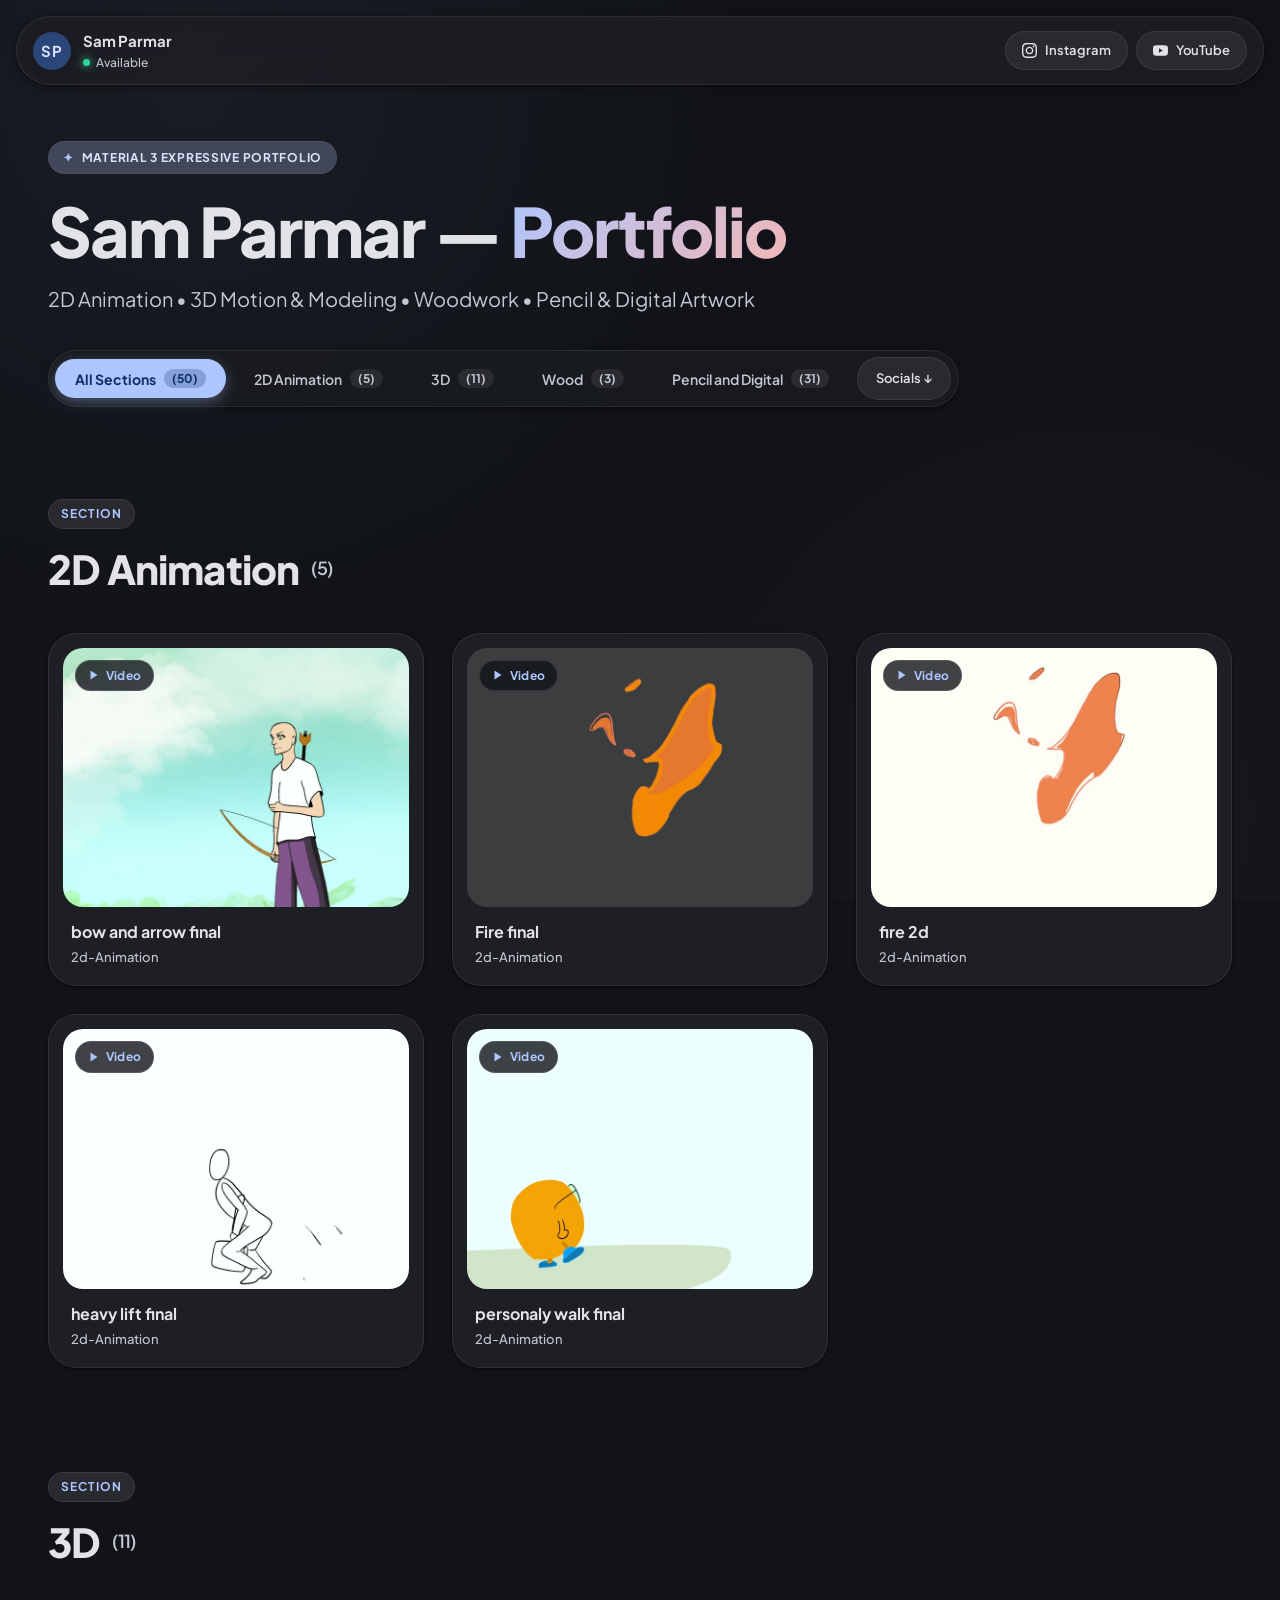
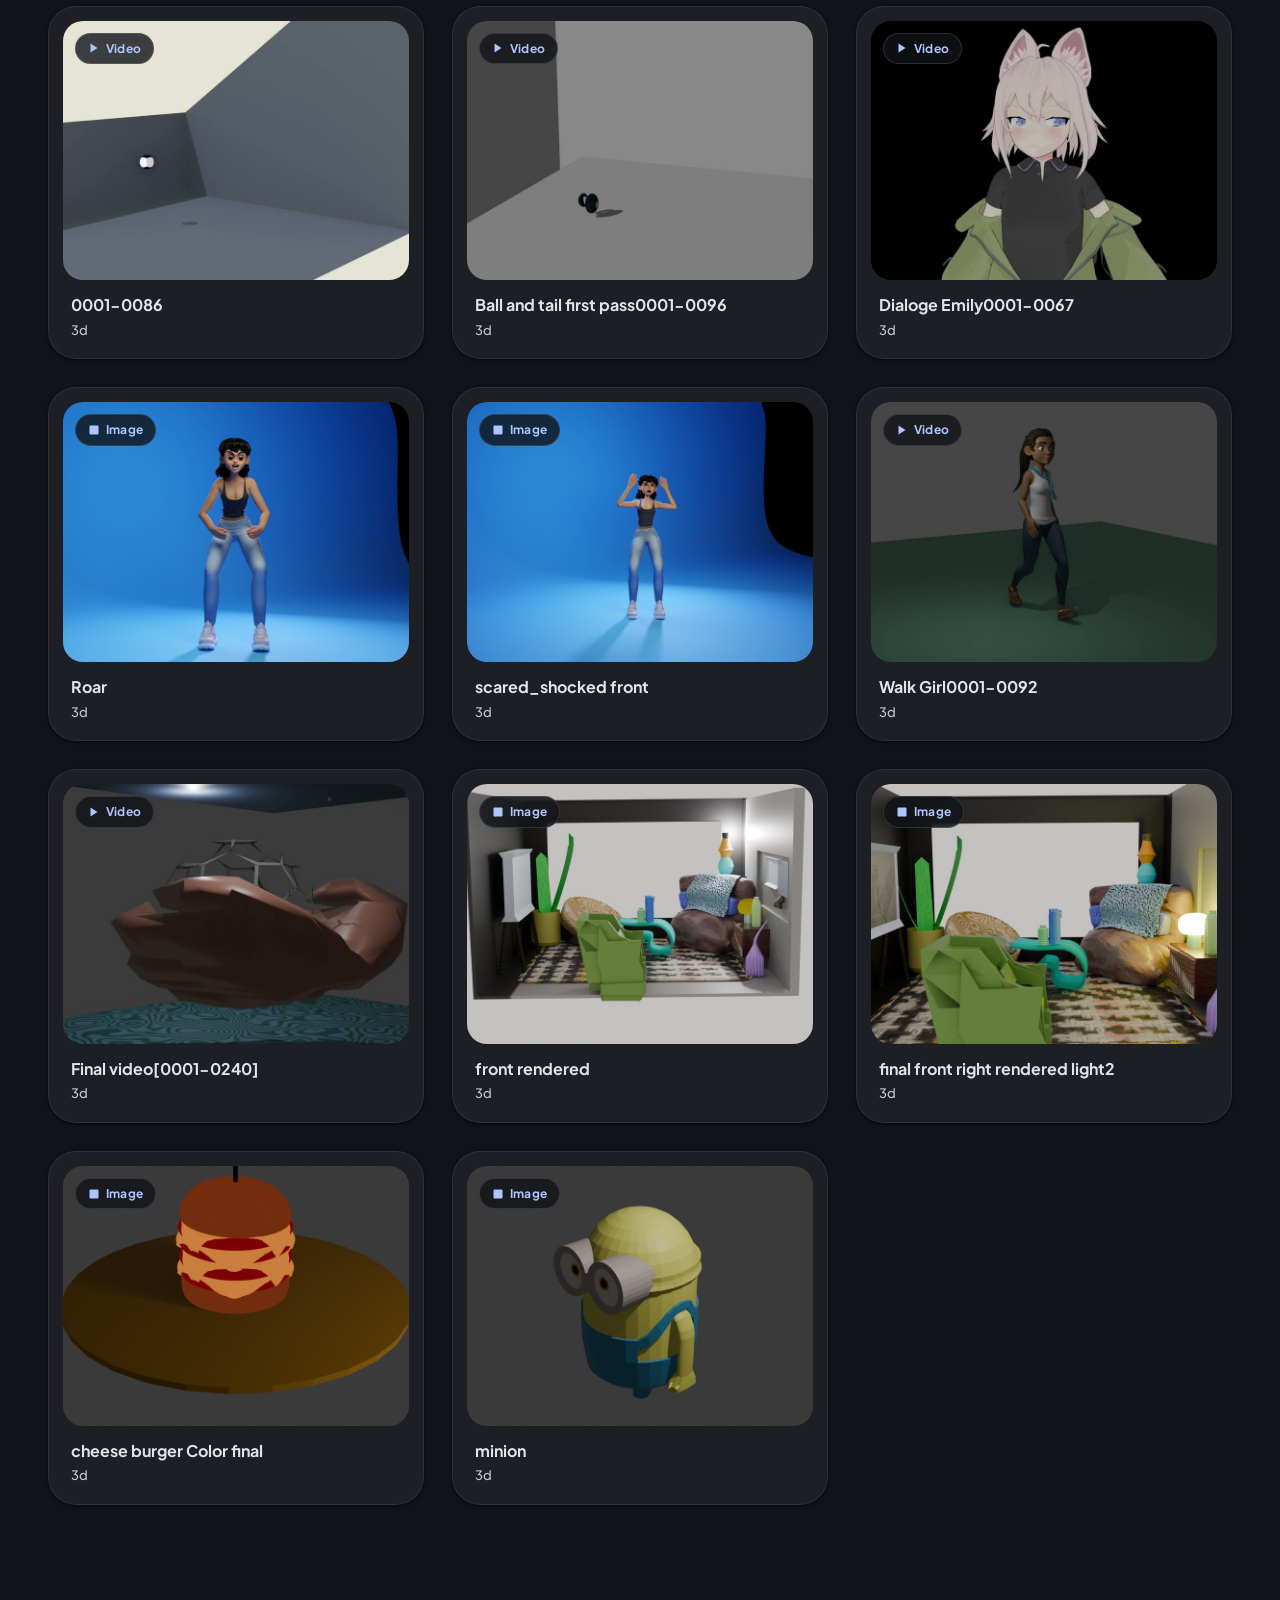
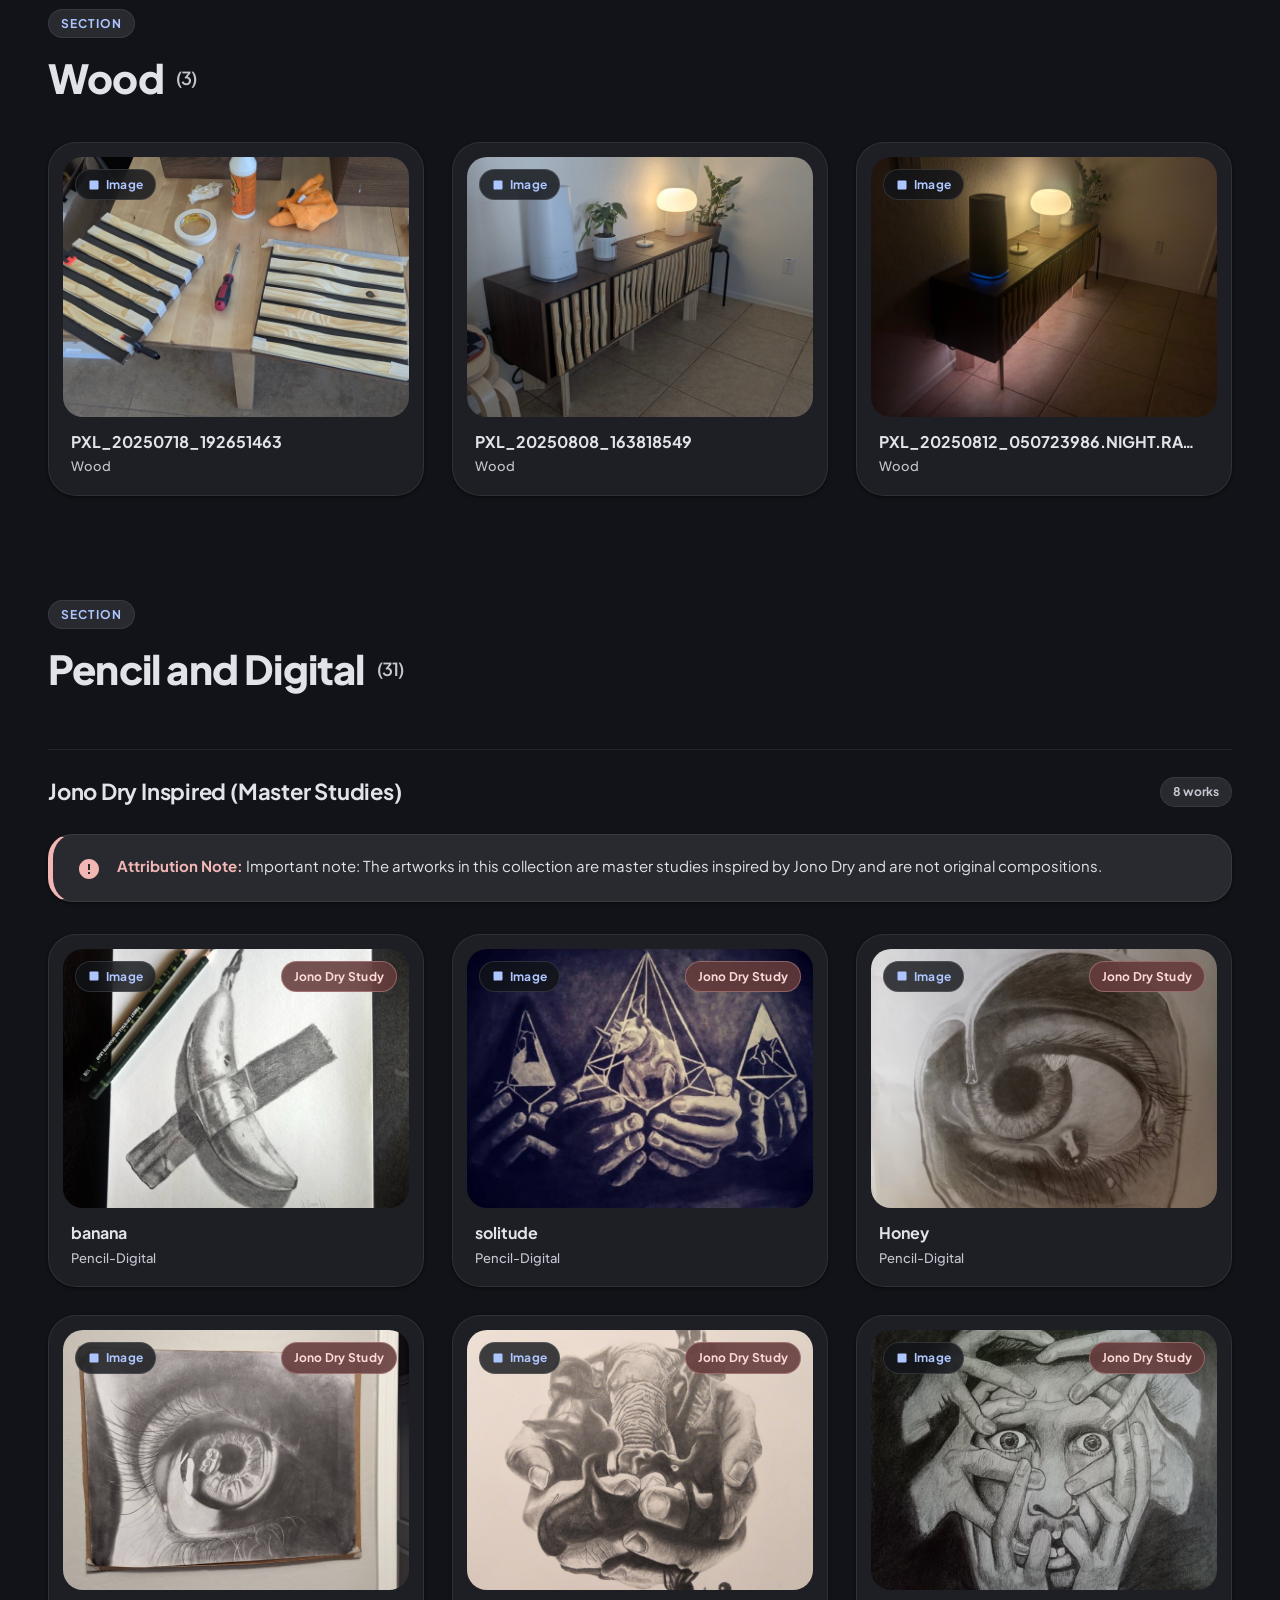
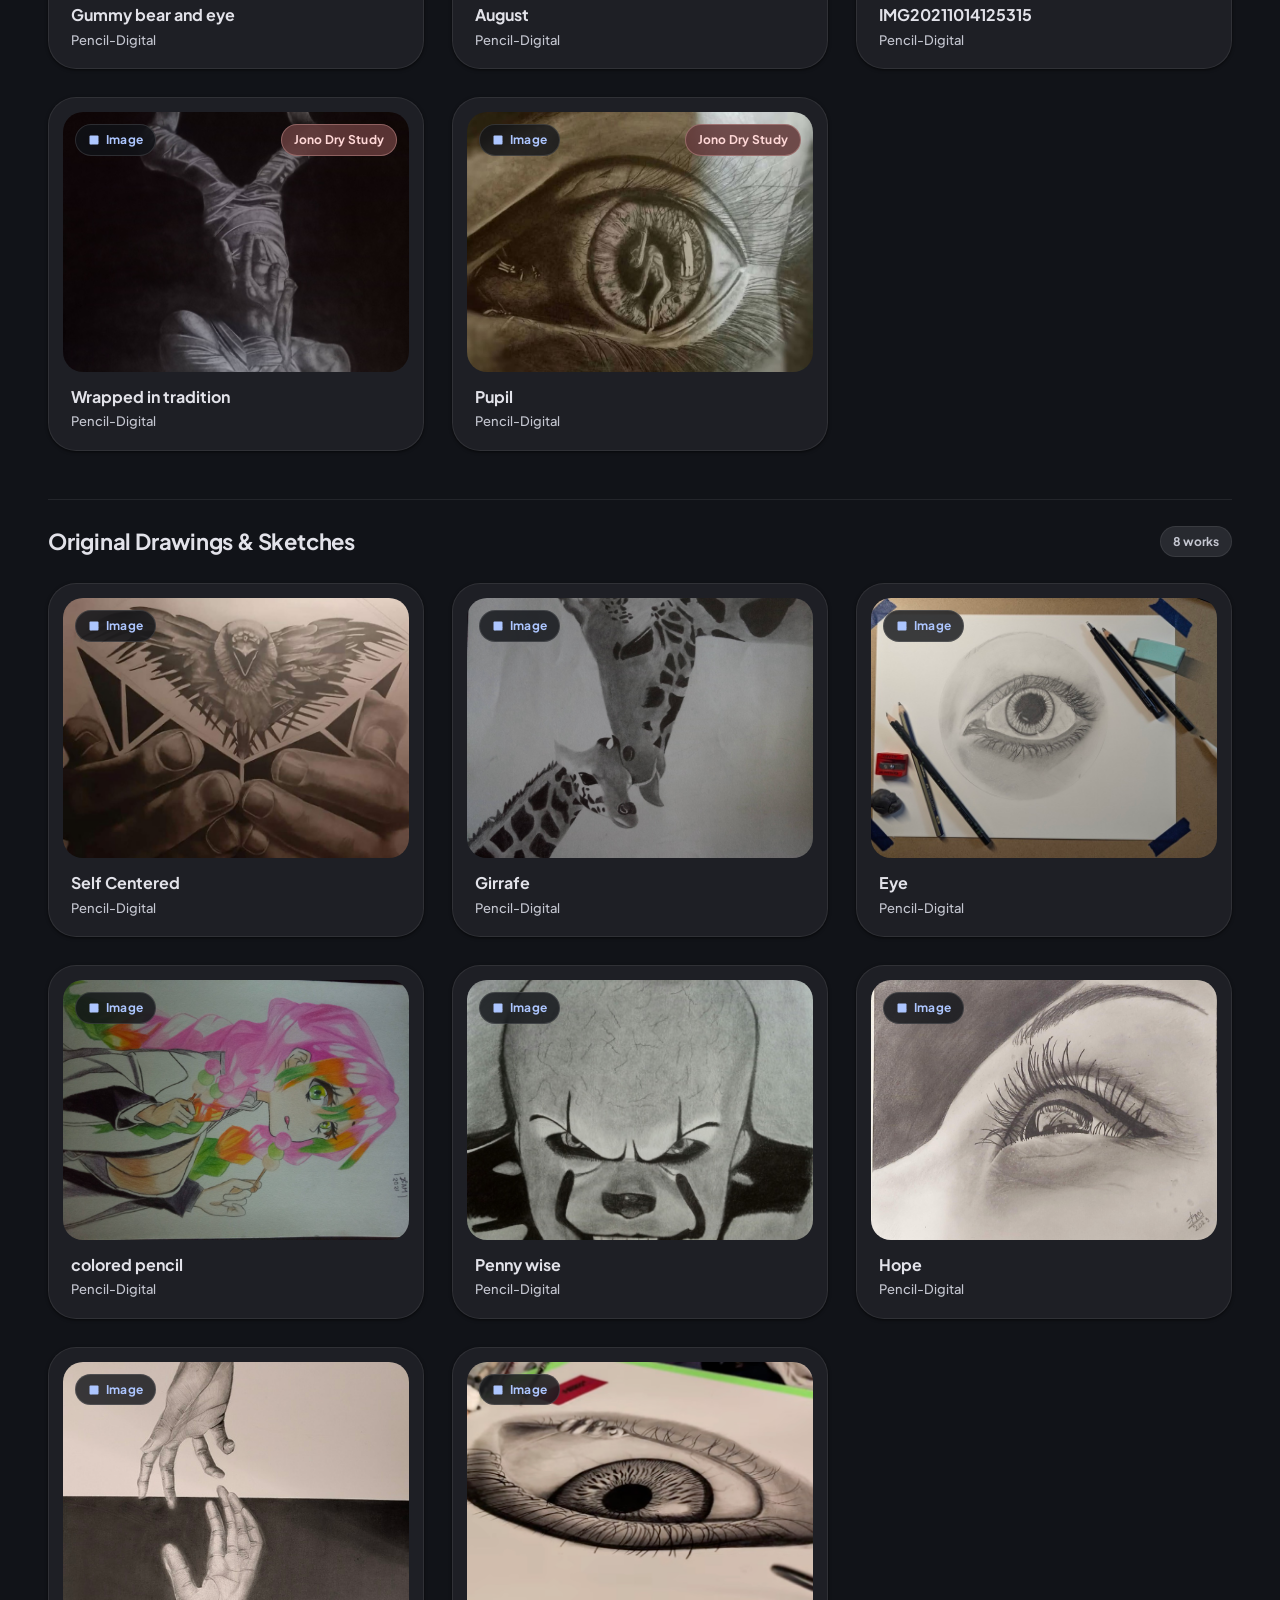
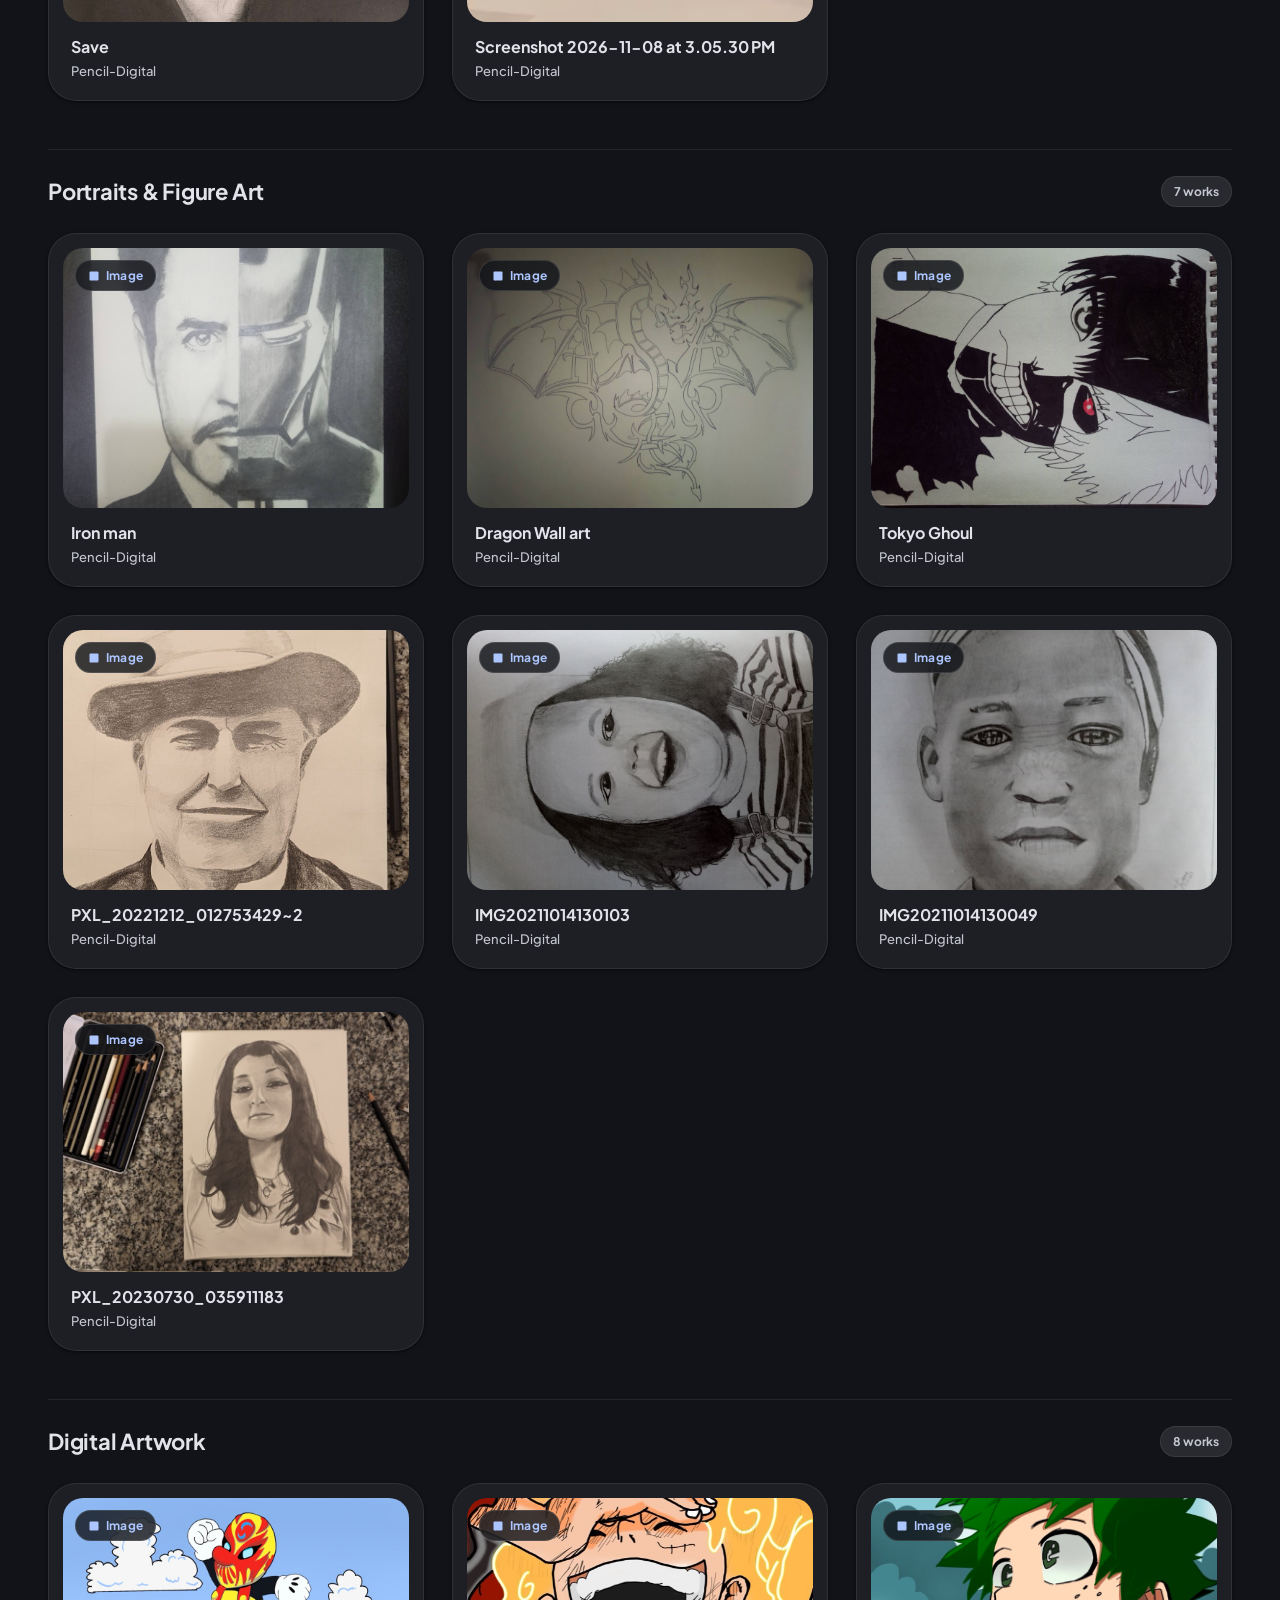
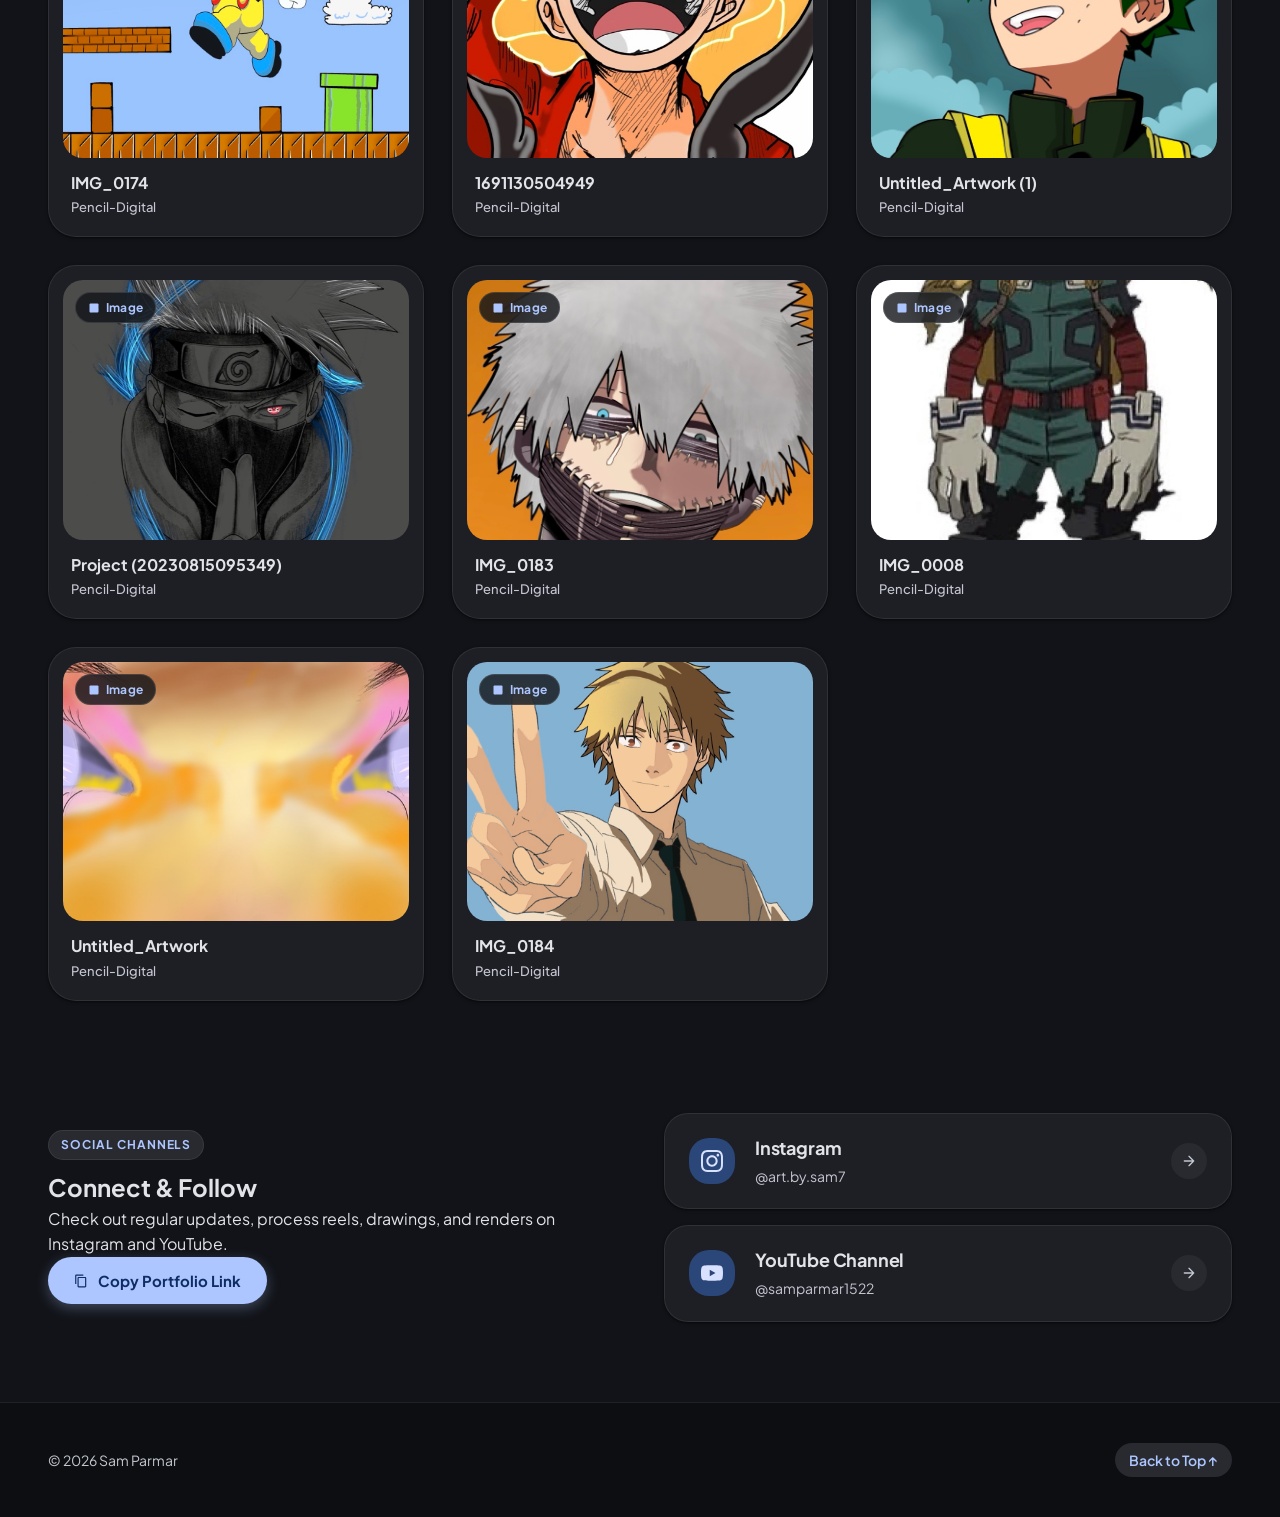
==== commit 1042b14d: "Redesign portfolio UI to Material 3 Expressive with dynamic tonal palettes, expressive curves, and m" ====
--- a/index.html
+++ b/index.html
@@ -20,7 +20,7 @@
   <!-- Google Fonts -->
   <link rel="preconnect" href="https://fonts.googleapis.com">
   <link rel="preconnect" href="https://fonts.gstatic.com" crossorigin>
-  <link href="https://fonts.googleapis.com/css2?family=Instrument+Serif:ital@0;1&family=JetBrains+Mono:wght@400;500;600&family=Plus+Jakarta+Sans:wght@400;500;600;700&display=swap" rel="stylesheet">
+  <link href="https://fonts.googleapis.com/css2?family=Plus+Jakarta+Sans:wght@400;500;600;700;800&family=Roboto+Flex:wght@400;500;600;700;800&family=JetBrains+Mono:wght@400;500;600&display=swap" rel="stylesheet">
 
   <link rel="stylesheet" href="styles.css">
 </head>
@@ -62,6 +62,10 @@
       <div class="container">
         <div class="hero-header-row">
           <div class="hero-main">
+            <div class="hero-badge-chip">
+              <span class="chip-sparkle">✦</span>
+              <span>Material 3 Expressive Portfolio</span>
+            </div>
             <h1>Sam Parmar — <em>Portfolio</em></h1>
             <p class="hero-sub">
               2D Animation • 3D Motion & Modeling • Woodwork • Pencil & Digital Artwork
@@ -1349,6 +1353,11 @@
     <span class="toast-text">Link copied!</span>
   </div>
 
+  <!-- Floating Action Button: Return to Top -->
+  <a href="#top" class="m3-fab" id="returnToTopFab" aria-label="Return to top">
+    <svg viewBox="0 0 24 24"><path d="M7.41 15.41L12 10.83l4.59 4.58L18 14l-6-6-6 6z"/></svg>
+  </a>
+
   <script src="app.js"></script>
 </body>
 </html>
--- a/styles.css
+++ b/styles.css
@@ -1,41 +1,102 @@
 /* ==========================================================================
-   SAM PARMAR — ATELIER PORTFOLIO
-   Minimalist, Clean, High-Craft Editorial Layout
+   SAM PARMAR — MATERIAL 3 EXPRESSIVE PORTFOLIO
+   Design Language: Google Material Design 3 (M3) Expressive
+   Dynamic Tonal Palette, Organic Rounded Geometry, Surface Elevation Tokens
    ========================================================================== */
 
 :root {
-  --bg-main: #090a0f;
-  --bg-surface: #11131a;
-  --bg-surface-elevated: #161922;
-  --bg-surface-subtle: rgba(255, 255, 255, 0.03);
-  --bg-glass: rgba(9, 10, 15, 0.85);
-
-  --border-subtle: rgba(255, 255, 255, 0.08);
-  --border-hover: rgba(255, 255, 255, 0.2);
-  --border-amber: rgba(224, 122, 95, 0.4);
-
-  --text-primary: #f5f6f8;
-  --text-secondary: #9aa0b2;
-  --text-muted: #5e6475;
-  --text-inverse: #090a0f;
-
-  --accent-ember: #e07a5f;
-  --accent-gold: #d4a373;
-  --accent-notice: #f39c12;
-
-  --font-serif: 'Instrument Serif', Georgia, serif;
-  --font-sans: 'Plus Jakarta Sans', -apple-system, BlinkMacSystemFont, "Segoe UI", Roboto, sans-serif;
-  --font-mono: 'JetBrains Mono', ui-monospace, SFMono-Regular, monospace;
-
-  --ease-out: cubic-bezier(0.16, 1, 0.3, 1);
-  --transition-fast: 0.18s var(--ease-out);
-  --transition-normal: 0.3s var(--ease-out);
-
-  --shadow-sm: 0 2px 8px rgba(0, 0, 0, 0.4);
-  --shadow-md: 0 10px 30px rgba(0, 0, 0, 0.6);
-  --shadow-lg: 0 24px 60px rgba(0, 0, 0, 0.8);
-}
-
+  /* ========================================================================
+     M3 EXPRESSIVE COLOR SYSTEM (Nightfall / Obsidian Palette with Periwinkle & Coral)
+     ======================================================================== */
+  /* Surfaces & Containers */
+  --md-sys-color-surface: #111318;
+  --md-sys-color-surface-dim: #111318;
+  --md-sys-color-surface-bright: #37393e;
+  --md-sys-color-surface-container-lowest: #0c0e12;
+  --md-sys-color-surface-container-low: #191b20;
+  --md-sys-color-surface-container: #1e1f25;
+  --md-sys-color-surface-container-high: #282a30;
+  --md-sys-color-surface-container-highest: #33353b;
+
+  /* On-Surface (Text & Typography) */
+  --md-sys-color-on-surface: #e2e2e9;
+  --md-sys-color-on-surface-variant: #c4c6d0;
+  --md-sys-color-inverse-surface: #e2e2e9;
+  --md-sys-color-inverse-on-surface: #2f3036;
+
+  /* Primary (Expressive Periwinkle / Radiant Indigo) */
+  --md-sys-color-primary: #adc6ff;
+  --md-sys-color-on-primary: #0e2d63;
+  --md-sys-color-primary-container: #2b4678;
+  --md-sys-color-on-primary-container: #d8e2ff;
+  --md-sys-color-inverse-primary: #445e99;
+
+  /* Secondary (Cool Slate) */
+  --md-sys-color-secondary: #c1c6dd;
+  --md-sys-color-on-secondary: #2b3042;
+  --md-sys-color-secondary-container: #414659;
+  --md-sys-color-on-secondary-container: #dee2fb;
+
+  /* Tertiary (Expressive Coral / Apricot for Studies & Accents) */
+  --md-sys-color-tertiary: #f2b7b5;
+  --md-sys-color-on-tertiary: #492525;
+  --md-sys-color-tertiary-container: #633b3b;
+  --md-sys-color-on-tertiary-container: #ffd8d7;
+
+  /* Outline & Borders */
+  --md-sys-color-outline: #8e9099;
+  --md-sys-color-outline-variant: rgba(255, 255, 255, 0.08);
+  --md-sys-color-outline-variant-hover: rgba(173, 198, 255, 0.35);
+
+  /* State Layers */
+  --md-sys-state-hover: rgba(173, 198, 255, 0.08);
+  --md-sys-state-focus: rgba(173, 198, 255, 0.12);
+  --md-sys-state-pressed: rgba(173, 198, 255, 0.16);
+
+  /* Scrim */
+  --md-sys-color-scrim: rgba(12, 14, 18, 0.88);
+
+  /* ========================================================================
+     M3 EXPRESSIVE SHAPE TOKENS (Bold, organic radii)
+     ======================================================================== */
+  --md-sys-shape-corner-xs: 4px;
+  --md-sys-shape-corner-sm: 8px;
+  --md-sys-shape-corner-md: 12px;
+  --md-sys-shape-corner-lg: 16px;
+  --md-sys-shape-corner-xl: 20px;
+  --md-sys-shape-corner-2xl: 24px;
+  --md-sys-shape-corner-3xl: 28px;
+  --md-sys-shape-corner-4xl: 32px;
+  --md-sys-shape-corner-full: 9999px;
+
+  /* ========================================================================
+     M3 MOTION & EASING TOKENS
+     ======================================================================== */
+  --md-sys-motion-easing-emphasized: cubic-bezier(0.2, 0.0, 0, 1.0);
+  --md-sys-motion-easing-emphasized-decelerate: cubic-bezier(0.05, 0.7, 0.1, 1.0);
+  --md-sys-motion-easing-emphasized-accelerate: cubic-bezier(0.3, 0.0, 0.8, 0.15);
+  --md-sys-motion-easing-standard: cubic-bezier(0.2, 0.0, 0, 1.0);
+
+  --md-sys-motion-duration-short: 180ms;
+  --md-sys-motion-duration-medium: 300ms;
+  --md-sys-motion-duration-long: 500ms;
+
+  /* ========================================================================
+     M3 ELEVATION & SHADOWS
+     ======================================================================== */
+  --md-sys-elevation-1: 0 1px 3px 1px rgba(0, 0, 0, 0.25), 0 1px 2px 0 rgba(0, 0, 0, 0.35);
+  --md-sys-elevation-2: 0 2px 6px 2px rgba(0, 0, 0, 0.25), 0 1px 2px 0 rgba(0, 0, 0, 0.35);
+  --md-sys-elevation-3: 0 6px 18px 3px rgba(0, 0, 0, 0.3), 0 2px 6px 0 rgba(0, 0, 0, 0.4);
+  --md-sys-elevation-4: 0 12px 28px 6px rgba(0, 0, 0, 0.35), 0 4px 10px 0 rgba(0, 0, 0, 0.45);
+
+  /* Typography */
+  --md-font-sans: 'Plus Jakarta Sans', 'Roboto Flex', -apple-system, BlinkMacSystemFont, "Segoe UI", Roboto, sans-serif;
+  --md-font-mono: 'JetBrains Mono', ui-monospace, SFMono-Regular, monospace;
+}
+
+/* ==========================================================================
+   RESET & FOUNDATIONS
+   ========================================================================== */
 *, *::before, *::after {
   box-sizing: border-box;
   margin: 0;
@@ -43,9 +104,9 @@
 }
 
 html {
-  font-family: var(--font-sans);
-  background-color: var(--bg-main);
-  color: var(--text-primary);
+  font-family: var(--md-font-sans);
+  background-color: var(--md-sys-color-surface);
+  color: var(--md-sys-color-on-surface);
   scroll-behavior: smooth;
   -webkit-font-smoothing: antialiased;
   -moz-osx-font-smoothing: grayscale;
@@ -56,423 +117,556 @@
   line-height: 1.6;
   position: relative;
   overflow-x: hidden;
-}
-
-/* Subtle background studio ambient light */
+  background-color: var(--md-sys-color-surface);
+}
+
+/* M3 Expressive Subtle Tonal Ambient Glow */
 body::before {
   content: '';
   position: fixed;
   inset: 0;
   background: 
-    radial-gradient(circle at 12% 15%, rgba(224, 122, 95, 0.04) 0%, transparent 40%),
-    radial-gradient(circle at 88% 85%, rgba(212, 163, 115, 0.03) 0%, transparent 45%);
+    radial-gradient(circle at 15% 10%, rgba(173, 198, 255, 0.05) 0%, transparent 45%),
+    radial-gradient(circle at 85% 90%, rgba(242, 183, 181, 0.03) 0%, transparent 45%);
   pointer-events: none;
   z-index: 0;
 }
 
 .noise-overlay {
-  position: fixed;
-  inset: 0;
-  background-image: url("data:image/svg+xml,%3Csvg viewBox='0 0 200 200' xmlns='http://www.w3.org/2000/svg'%3E%3Cfilter id='noiseFilter'%3E%3CfeTurbulence type='fractalNoise' baseFrequency='0.8' numOctaves='3' stitchTiles='stitch'/%3E%3C/filter%3E%3Crect width='100%25' height='100%25' filter='url(%23noiseFilter)' opacity='0.02'/%3E%3C/svg%3E");
-  pointer-events: none;
-  z-index: 1;
+  display: none; /* Clean Material 3 vector finish without grainy noise */
 }
 
 .container {
   width: 100%;
   max-width: 1400px;
   margin: 0 auto;
-  padding: 0 clamp(1.25rem, 4vw, 3.5rem);
+  padding: 0 clamp(1.25rem, 4vw, 3rem);
   position: relative;
   z-index: 2;
 }
 
-/* Sticky Navigation */
+/* ==========================================================================
+   FLOATING M3 TOP APP BAR
+   ========================================================================== */
 .site-header {
   position: sticky;
-  top: 0;
+  top: 1rem;
   z-index: 100;
+  padding: 0 1rem;
+  pointer-events: none;
+}
+
+.site-header .container {
+  padding: 0;
+}
+
+.nav-inner {
+  pointer-events: auto;
+  display: flex;
+  align-items: center;
+  justify-content: space-between;
+  background: rgba(30, 31, 37, 0.85);
+  backdrop-filter: blur(24px);
+  -webkit-backdrop-filter: blur(24px);
+  border: 1px solid var(--md-sys-color-outline-variant);
+  border-radius: var(--md-sys-shape-corner-full);
+  padding: 0.5rem 1rem 0.5rem 0.75rem;
+  box-shadow: var(--md-sys-elevation-2);
+  transition: all var(--md-sys-motion-duration-short) var(--md-sys-motion-easing-emphasized);
+}
+
+.nav-inner:hover {
+  border-color: rgba(173, 198, 255, 0.2);
+  box-shadow: var(--md-sys-elevation-3);
+}
+
+/* Brand Monogram Avatar */
+.brand-badge {
+  display: flex;
+  align-items: center;
+  gap: 0.75rem;
+  text-decoration: none;
+  color: var(--md-sys-color-on-surface);
+  border-radius: var(--md-sys-shape-corner-full);
+  padding: 0.25rem 0.625rem 0.25rem 0.25rem;
+  transition: background var(--md-sys-motion-duration-short) var(--md-sys-motion-easing-standard);
+}
+
+.brand-badge:hover {
+  background: var(--md-sys-state-hover);
+}
+
+.brand-monogram {
+  width: 38px;
+  height: 38px;
+  border-radius: var(--md-sys-shape-corner-full);
+  background: var(--md-sys-color-primary-container);
+  color: var(--md-sys-color-on-primary-container);
+  display: flex;
+  align-items: center;
+  justify-content: center;
+  font-weight: 700;
+  font-size: 0.9375rem;
+  letter-spacing: 0.04em;
+  box-shadow: 0 2px 6px rgba(0, 0, 0, 0.2);
+}
+
+.brand-info {
+  display: flex;
+  flex-direction: column;
+}
+
+.brand-name {
+  font-weight: 700;
+  font-size: 0.9375rem;
+  color: var(--md-sys-color-on-surface);
+  letter-spacing: -0.01em;
+}
+
+.brand-status {
+  display: flex;
+  align-items: center;
+  gap: 0.375rem;
+  font-size: 0.75rem;
+  font-weight: 500;
+  color: var(--md-sys-color-on-surface-variant);
+}
+
+.status-beacon {
+  width: 7px;
+  height: 7px;
+  border-radius: var(--md-sys-shape-corner-full);
+  background-color: #34d399;
+  box-shadow: 0 0 8px #34d399;
+}
+
+/* Header Social Action Buttons */
+.nav-actions {
+  display: flex;
+  align-items: center;
+  gap: 0.5rem;
+}
+
+.btn-social {
+  display: inline-flex;
+  align-items: center;
+  gap: 0.5rem;
+  padding: 0.5rem 1rem;
+  border-radius: var(--md-sys-shape-corner-full);
+  background: var(--md-sys-color-surface-container-high);
+  color: var(--md-sys-color-on-surface);
+  border: 1px solid var(--md-sys-color-outline-variant);
+  text-decoration: none;
+  font-size: 0.8125rem;
+  font-weight: 600;
+  transition: all var(--md-sys-motion-duration-short) var(--md-sys-motion-easing-emphasized);
+}
+
+.btn-social svg {
+  width: 15px;
+  height: 15px;
+  fill: currentColor;
+}
+
+.btn-social:hover {
+  background: var(--md-sys-color-primary-container);
+  color: var(--md-sys-color-on-primary-container);
+  border-color: var(--md-sys-color-primary);
+  transform: translateY(-1px);
+}
+
+/* ==========================================================================
+   HERO SECTION (M3 Expressive Typography & Hierarchy)
+   ========================================================================== */
+.hero-minimal {
+  padding: clamp(3rem, 6vw, 4.5rem) 0 2rem;
+}
+
+.hero-header-row {
+  margin-bottom: 2rem;
+}
+
+.hero-badge-chip {
+  display: inline-flex;
+  align-items: center;
+  gap: 0.5rem;
+  padding: 0.375rem 0.875rem;
+  border-radius: var(--md-sys-shape-corner-full);
+  background: var(--md-sys-color-secondary-container);
+  color: var(--md-sys-color-on-secondary-container);
+  font-size: 0.75rem;
+  font-weight: 700;
+  letter-spacing: 0.06em;
+  text-transform: uppercase;
+  margin-bottom: 1.25rem;
+  border: 1px solid rgba(255, 255, 255, 0.05);
+}
+
+.chip-sparkle {
+  color: var(--md-sys-color-primary);
+}
+
+.hero-main h1 {
+  font-size: clamp(2.5rem, 6vw, 4.25rem);
+  font-weight: 800;
+  line-height: 1.08;
+  letter-spacing: -0.03em;
+  color: var(--md-sys-color-on-surface);
+  margin-bottom: 1rem;
+}
+
+.hero-main h1 em {
+  font-style: normal;
+  color: var(--md-sys-color-primary);
+  background: linear-gradient(135deg, #adc6ff 0%, #f2b7b5 100%);
+  -webkit-background-clip: text;
+  -webkit-text-fill-color: transparent;
+}
+
+.hero-sub {
+  font-size: clamp(1rem, 2vw, 1.25rem);
+  font-weight: 400;
+  color: var(--md-sys-color-on-surface-variant);
+  max-width: 720px;
+  line-height: 1.5;
+}
+
+/* ==========================================================================
+   M3 EXPRESSIVE SEGMENTED BUTTONS / TAB FILTER BAR
+   ========================================================================== */
+.tab-filter-bar {
+  margin-top: 2rem;
+  position: sticky;
+  top: 4.75rem;
+  z-index: 90;
+  padding: 0.25rem 0;
+}
+
+.tab-buttons {
+  display: inline-flex;
+  flex-wrap: wrap;
+  align-items: center;
+  gap: 0.5rem;
+  background: rgba(25, 27, 32, 0.9);
   backdrop-filter: blur(20px);
   -webkit-backdrop-filter: blur(20px);
-  background: var(--bg-glass);
-  border-bottom: 1px solid var(--border-subtle);
-}
-
-.nav-inner {
+  padding: 0.4rem;
+  border-radius: var(--md-sys-shape-corner-full);
+  border: 1px solid var(--md-sys-color-outline-variant);
+  box-shadow: var(--md-sys-elevation-2);
+}
+
+/* Individual Filter Chips */
+.tab-btn {
+  display: inline-flex;
+  align-items: center;
+  gap: 0.5rem;
+  padding: 0.625rem 1.25rem;
+  border-radius: var(--md-sys-shape-corner-full);
+  border: none;
+  background: transparent;
+  color: var(--md-sys-color-on-surface-variant);
+  font-family: var(--md-font-sans);
+  font-size: 0.875rem;
+  font-weight: 600;
+  cursor: pointer;
+  transition: all var(--md-sys-motion-duration-short) var(--md-sys-motion-easing-emphasized);
+  white-space: nowrap;
+}
+
+.tab-btn:hover {
+  background: var(--md-sys-state-hover);
+  color: var(--md-sys-color-on-surface);
+}
+
+.tab-btn:focus-visible {
+  outline: 2px solid var(--md-sys-color-primary);
+  outline-offset: 2px;
+}
+
+/* Active Segment / Chip */
+.tab-btn.active {
+  background: var(--md-sys-color-primary);
+  color: var(--md-sys-color-on-primary);
+  font-weight: 700;
+  box-shadow: 0 4px 14px rgba(173, 198, 255, 0.35);
+}
+
+.tab-count {
+  font-size: 0.75rem;
+  font-weight: 700;
+  padding: 0.125rem 0.5rem;
+  border-radius: var(--md-sys-shape-corner-full);
+  background: rgba(255, 255, 255, 0.08);
+  color: inherit;
+  transition: background var(--md-sys-motion-duration-short);
+}
+
+.tab-btn.active .tab-count {
+  background: rgba(14, 45, 99, 0.25);
+  color: var(--md-sys-color-on-primary);
+}
+
+.tab-btn-link {
+  display: inline-flex;
+  align-items: center;
+  padding: 0.625rem 1.125rem;
+  border-radius: var(--md-sys-shape-corner-full);
+  background: var(--md-sys-color-surface-container-high);
+  color: var(--md-sys-color-on-surface);
+  font-size: 0.8125rem;
+  font-weight: 600;
+  text-decoration: none;
+  border: 1px solid var(--md-sys-color-outline-variant);
+  transition: all var(--md-sys-motion-duration-short) var(--md-sys-motion-easing-emphasized);
+}
+
+.tab-btn-link:hover {
+  background: var(--md-sys-color-secondary-container);
+  color: var(--md-sys-color-on-secondary-container);
+}
+
+/* ==========================================================================
+   PORTFOLIO SECTIONS & SUBSECTIONS
+   ========================================================================== */
+.portfolio-section {
+  padding-top: 3.5rem;
+  margin-bottom: 3rem;
+  transition: opacity var(--md-sys-motion-duration-medium) var(--md-sys-motion-easing-emphasized);
+}
+
+.portfolio-section.tab-hidden {
+  display: none !important;
+}
+
+.section-header-block {
+  margin-bottom: 2rem;
+}
+
+.section-tag-line {
+  display: inline-block;
+  padding: 0.25rem 0.75rem;
+  border-radius: var(--md-sys-shape-corner-full);
+  background: var(--md-sys-color-surface-container-high);
+  color: var(--md-sys-color-primary);
+  font-size: 0.75rem;
+  font-weight: 700;
+  letter-spacing: 0.08em;
+  text-transform: uppercase;
+  margin-bottom: 0.5rem;
+  border: 1px solid var(--md-sys-color-outline-variant);
+}
+
+.section-title {
+  font-size: clamp(1.75rem, 3.5vw, 2.5rem);
+  font-weight: 800;
+  letter-spacing: -0.02em;
+  color: var(--md-sys-color-on-surface);
+  display: flex;
+  align-items: center;
+  gap: 0.75rem;
+}
+
+.section-count {
+  font-size: 1.125rem;
+  font-weight: 600;
+  color: var(--md-sys-color-on-surface-variant);
+}
+
+/* Subsection Blocks */
+.subsection-block {
+  margin-top: 3rem;
+  padding-top: 1.5rem;
+  border-top: 1px solid var(--md-sys-color-outline-variant);
+}
+
+.subsection-header {
   display: flex;
   align-items: center;
   justify-content: space-between;
-  height: 4.25rem;
-}
-
-.brand-badge {
-  display: flex;
-  align-items: center;
-  gap: 0.85rem;
-  text-decoration: none;
-  color: var(--text-primary);
-}
-
-.brand-monogram {
-  width: 2.25rem;
-  height: 2.25rem;
-  border-radius: 6px;
-  background: var(--bg-surface-elevated);
-  border: 1px solid var(--border-subtle);
-  display: flex;
-  align-items: center;
-  justify-content: center;
-  font-family: var(--font-serif);
-  font-size: 1.25rem;
-  font-weight: 600;
-  color: var(--accent-gold);
-}
-
-.brand-info {
-  display: flex;
-  flex-direction: column;
-}
-
-.brand-name {
-  font-weight: 700;
-  font-size: 0.95rem;
+  margin-bottom: 1.5rem;
+  flex-wrap: wrap;
+  gap: 0.75rem;
+}
+
+.subsection-title {
+  font-size: 1.375rem;
+  font-weight: 700;
+  color: var(--md-sys-color-on-surface);
   letter-spacing: -0.01em;
 }
 
-.brand-status {
-  font-size: 0.7rem;
-  font-family: var(--font-mono);
-  color: var(--text-muted);
-  display: flex;
-  align-items: center;
-  gap: 0.4rem;
-}
-
-.status-beacon {
-  width: 6px;
-  height: 6px;
-  border-radius: 50%;
-  background-color: #10b981;
-  box-shadow: 0 0 8px rgba(16, 185, 129, 0.7);
-}
-
-.nav-links {
-  display: flex;
-  align-items: center;
-  gap: 1.5rem;
-  list-style: none;
-}
-
-.nav-link {
-  text-decoration: none;
-  color: var(--text-secondary);
-  font-size: 0.825rem;
-  font-weight: 500;
-  transition: color var(--transition-fast);
-  padding: 0.35rem 0.65rem;
-  border-radius: 6px;
-}
-
-.nav-link:hover, .nav-link.active {
-  color: var(--text-primary);
-  background: var(--bg-surface-subtle);
-}
-
-.nav-actions {
-  display: flex;
-  align-items: center;
-  gap: 0.65rem;
-}
-
-.btn-social {
-  display: inline-flex;
-  align-items: center;
-  gap: 0.45rem;
-  padding: 0.4rem 0.8rem;
-  border-radius: 9999px;
-  border: 1px solid var(--border-subtle);
-  background: var(--bg-surface-subtle);
-  color: var(--text-secondary);
-  text-decoration: none;
+.subsection-badge {
   font-size: 0.75rem;
-  font-family: var(--font-mono);
-  transition: all var(--transition-fast);
-}
-
-.btn-social:hover {
-  background: var(--bg-surface-elevated);
-  border-color: var(--border-hover);
-  color: var(--text-primary);
-}
-
-.btn-social svg {
-  width: 13px;
-  height: 13px;
-  fill: currentColor;
-}
-
-/* Minimal Hero */
-.hero-minimal {
-  padding: clamp(3rem, 6vw, 5rem) 0 3rem;
-  border-bottom: 1px solid var(--border-subtle);
-}
-
-.hero-header-row {
-  display: flex;
-  justify-content: space-between;
-  align-items: flex-end;
-  flex-wrap: wrap;
-  gap: 2rem;
-}
-
-.hero-main h1 {
-  font-family: var(--font-serif);
-  font-size: clamp(2.75rem, 6vw, 4.75rem);
-  font-weight: 400;
-  line-height: 1.05;
-  letter-spacing: -0.02em;
-  margin-bottom: 0.75rem;
-}
-
-.hero-main h1 em {
-  font-style: italic;
-  color: var(--accent-gold);
-}
-
-.hero-sub {
-  font-size: 1.05rem;
-  color: var(--text-secondary);
-  max-width: 600px;
-}
-
-.section-jump-bar {
-  display: flex;
-  gap: 0.6rem;
-  flex-wrap: wrap;
-  margin-top: 1.75rem;
-}
-
-.jump-pill {
-  font-family: var(--font-mono);
-  font-size: 0.75rem;
-  color: var(--text-secondary);
-  text-decoration: none;
-  padding: 0.45rem 0.9rem;
-  border-radius: 9999px;
-  background: var(--bg-surface);
-  border: 1px solid var(--border-subtle);
-  transition: all var(--transition-fast);
-}
-
-.jump-pill:hover {
-  border-color: var(--accent-ember);
-  color: var(--text-primary);
-  background: var(--bg-surface-elevated);
-}
-
-/* Section Blocks */
-.portfolio-section {
-  padding: 4.5rem 0;
-  border-bottom: 1px solid var(--border-subtle);
-}
-
-.section-header-block {
-  margin-bottom: 2.25rem;
-}
-
-.section-tag-line {
-  display: inline-flex;
-  align-items: center;
-  gap: 0.5rem;
-  font-family: var(--font-mono);
-  font-size: 0.72rem;
-  text-transform: uppercase;
-  letter-spacing: 0.1em;
-  color: var(--accent-ember);
-  margin-bottom: 0.5rem;
-}
-
-.section-tag-line::before {
-  content: '';
-  width: 1rem;
-  height: 1px;
-  background: var(--accent-ember);
-}
-
-.section-title {
-  font-family: var(--font-serif);
-  font-size: clamp(2rem, 4vw, 3rem);
-  font-weight: 400;
-  letter-spacing: -0.01em;
-  color: var(--text-primary);
-  display: flex;
-  align-items: baseline;
-  gap: 0.75rem;
-}
-
-.section-count {
-  font-family: var(--font-mono);
-  font-size: 0.85rem;
-  color: var(--text-muted);
-}
-
-/* Notice Box for Inspired Artworks */
+  font-weight: 700;
+  padding: 0.3rem 0.75rem;
+  border-radius: var(--md-sys-shape-corner-full);
+  background: var(--md-sys-color-surface-container-high);
+  color: var(--md-sys-color-on-surface-variant);
+  border: 1px solid var(--md-sys-color-outline-variant);
+}
+
+/* ==========================================================================
+   ATTRIBUTION CALLOUT BOX (Jono Dry Master Studies Notice)
+   ========================================================================== */
 .inspired-notice-box {
-  background: rgba(212, 163, 115, 0.08);
-  border-left: 3px solid var(--accent-gold);
-  border-radius: 0 8px 8px 0;
-  padding: 1rem 1.25rem;
+  display: flex;
+  align-items: flex-start;
+  gap: 1rem;
+  background: var(--md-sys-color-surface-container-high);
+  border: 1px solid var(--md-sys-color-outline-variant);
+  border-left: 5px solid var(--md-sys-color-tertiary);
+  border-radius: var(--md-sys-shape-corner-2xl);
+  padding: 1.25rem 1.5rem;
   margin-bottom: 2rem;
-  display: flex;
-  align-items: flex-start;
-  gap: 0.85rem;
+  box-shadow: var(--md-sys-elevation-1);
 }
 
 .notice-icon {
-  width: 18px;
-  height: 18px;
-  fill: var(--accent-gold);
-  flex-shrink: 0;
-  margin-top: 2px;
+  width: 24px;
+  height: 24px;
+  min-width: 24px;
+  fill: var(--md-sys-color-tertiary);
+  margin-top: 0.125rem;
 }
 
 .notice-text {
-  font-size: 0.875rem;
-  color: #e2c09c;
+  font-size: 0.9375rem;
+  color: var(--md-sys-color-on-surface);
   line-height: 1.5;
 }
 
 .notice-text strong {
-  color: #fff;
-}
-
-/* Subsection Divider */
-.subsection-block {
-  margin-top: 3.5rem;
-}
-
-.subsection-block:first-of-type {
-  margin-top: 0;
-}
-
-.subsection-header {
-  margin-bottom: 1.75rem;
-  display: flex;
-  align-items: baseline;
-  justify-content: space-between;
-  border-bottom: 1px solid var(--border-subtle);
-  padding-bottom: 0.75rem;
-}
-
-.subsection-title {
-  font-size: 1.25rem;
-  font-weight: 600;
-  color: var(--text-primary);
-}
-
-.subsection-badge {
-  font-family: var(--font-mono);
-  font-size: 0.72rem;
-  color: var(--text-muted);
-}
-
-/* Grid Layout */
+  color: var(--md-sys-color-tertiary);
+  font-weight: 700;
+}
+
+/* ==========================================================================
+   M3 EXPRESSIVE MEDIA CARDS & GRID
+   ========================================================================== */
 .media-grid {
   display: grid;
   grid-template-columns: repeat(auto-fill, minmax(320px, 1fr));
-  gap: 1.5rem;
-}
-
-/* Media Card */
+  gap: 1.75rem;
+}
+
 .media-card {
-  background: var(--bg-surface);
-  border-radius: 10px;
-  border: 1px solid var(--border-subtle);
-  overflow: hidden;
   display: flex;
   flex-direction: column;
-  transition: transform var(--transition-normal), border-color var(--transition-normal), box-shadow var(--transition-normal);
+  background: var(--md-sys-color-surface-container);
+  border: 1px solid var(--md-sys-color-outline-variant);
+  border-radius: var(--md-sys-shape-corner-3xl); /* 28px expressive rounded corner */
+  padding: 0.875rem;
   cursor: pointer;
   position: relative;
+  overflow: hidden;
+  box-shadow: var(--md-sys-elevation-1);
+  transition: 
+    transform var(--md-sys-motion-duration-medium) var(--md-sys-motion-easing-emphasized),
+    box-shadow var(--md-sys-motion-duration-medium) var(--md-sys-motion-easing-emphasized),
+    border-color var(--md-sys-motion-duration-short) var(--md-sys-motion-easing-standard),
+    background-color var(--md-sys-motion-duration-short) var(--md-sys-motion-easing-standard);
 }
 
 .media-card:hover {
-  transform: translateY(-3px);
-  border-color: var(--border-hover);
-  box-shadow: var(--shadow-md);
-}
-
+  transform: translateY(-6px) scale(1.01);
+  background: var(--md-sys-color-surface-container-high);
+  border-color: var(--md-sys-color-outline-variant-hover);
+  box-shadow: var(--md-sys-elevation-3);
+}
+
+.media-card:focus-visible {
+  outline: 3px solid var(--md-sys-color-primary);
+  outline-offset: 3px;
+}
+
+/* Inner Media Wrapper (20px nested corner) */
 .media-thumb-wrap {
   position: relative;
   width: 100%;
-  aspect-ratio: 16 / 10;
-  background: #000;
+  aspect-ratio: 4 / 3;
+  border-radius: var(--md-sys-shape-corner-xl);
   overflow: hidden;
-}
-
-.media-thumb-wrap img,
-.media-thumb-wrap video {
+  background: var(--md-sys-color-surface-container-lowest);
+}
+
+.card-thumb {
   width: 100%;
   height: 100%;
   object-fit: cover;
-  transition: transform var(--transition-normal);
-}
-
-.media-card:hover .media-thumb-wrap img,
-.media-card:hover .media-thumb-wrap video {
-  transform: scale(1.02);
-}
-
+  display: block;
+  transition: transform var(--md-sys-motion-duration-long) var(--md-sys-motion-easing-emphasized);
+}
+
+.media-card:hover .card-thumb {
+  transform: scale(1.05);
+}
+
+.card-hover-video {
+  position: absolute;
+  inset: 0;
+  width: 100%;
+  height: 100%;
+  object-fit: cover;
+  z-index: 2;
+}
+
+/* M3 Assist Chips Overlaid on Media */
 .card-type-pill {
   position: absolute;
-  top: 0.65rem;
-  right: 0.65rem;
-  padding: 0.25rem 0.55rem;
-  border-radius: 4px;
-  background: rgba(9, 10, 15, 0.75);
-  backdrop-filter: blur(8px);
-  border: 1px solid rgba(255, 255, 255, 0.1);
-  font-family: var(--font-mono);
-  font-size: 0.65rem;
-  color: var(--text-primary);
-  display: flex;
-  align-items: center;
-  gap: 0.3rem;
-  z-index: 2;
+  top: 0.75rem;
+  left: 0.75rem;
+  z-index: 3;
+  display: inline-flex;
+  align-items: center;
+  gap: 0.375rem;
+  padding: 0.3125rem 0.75rem;
+  border-radius: var(--md-sys-shape-corner-full);
+  background: rgba(17, 19, 24, 0.8);
+  backdrop-filter: blur(12px);
+  -webkit-backdrop-filter: blur(12px);
+  border: 1px solid rgba(255, 255, 255, 0.12);
+  color: var(--md-sys-color-primary);
+  font-size: 0.75rem;
+  font-weight: 700;
+  letter-spacing: 0.02em;
 }
 
 .card-type-pill svg {
-  width: 10px;
-  height: 10px;
+  width: 12px;
+  height: 12px;
   fill: currentColor;
 }
 
 .inspired-pill {
   position: absolute;
-  top: 0.65rem;
-  left: 0.65rem;
-  padding: 0.25rem 0.55rem;
-  border-radius: 4px;
-  background: rgba(212, 163, 115, 0.9);
-  color: #111;
-  font-family: var(--font-mono);
-  font-size: 0.62rem;
-  font-weight: 600;
-  text-transform: uppercase;
-  letter-spacing: 0.05em;
-  z-index: 2;
-}
-
+  top: 0.75rem;
+  right: 0.75rem;
+  z-index: 3;
+  padding: 0.3125rem 0.75rem;
+  border-radius: var(--md-sys-shape-corner-full);
+  background: rgba(99, 59, 59, 0.88);
+  backdrop-filter: blur(12px);
+  -webkit-backdrop-filter: blur(12px);
+  border: 1px solid rgba(242, 183, 181, 0.35);
+  color: #ffd8d7;
+  font-size: 0.75rem;
+  font-weight: 700;
+  letter-spacing: 0.02em;
+}
+
+/* Play Bubble on Hover */
 .card-play-hint {
   position: absolute;
   inset: 0;
   display: flex;
   align-items: center;
   justify-content: center;
-  background: rgba(0, 0, 0, 0.25);
+  background: rgba(17, 19, 24, 0.3);
   opacity: 0;
-  transition: opacity var(--transition-fast);
-  z-index: 1;
+  transition: opacity var(--md-sys-motion-duration-short) var(--md-sys-motion-easing-emphasized);
+  z-index: 3;
+  pointer-events: none;
 }
 
 .media-card:hover .card-play-hint {
@@ -480,76 +674,128 @@
 }
 
 .play-bubble {
-  width: 2.75rem;
-  height: 2.75rem;
-  border-radius: 50%;
-  background: rgba(255, 255, 255, 0.95);
-  color: #000;
+  width: 48px;
+  height: 48px;
+  border-radius: var(--md-sys-shape-corner-full);
+  background: var(--md-sys-color-primary);
+  color: var(--md-sys-color-on-primary);
   display: flex;
   align-items: center;
   justify-content: center;
-  box-shadow: 0 4px 15px rgba(0, 0, 0, 0.4);
+  box-shadow: var(--md-sys-elevation-3);
+  transform: scale(0.85);
+  transition: transform var(--md-sys-motion-duration-short) var(--md-sys-motion-easing-emphasized);
+}
+
+.media-card:hover .play-bubble {
+  transform: scale(1);
 }
 
 .play-bubble svg {
-  width: 15px;
-  height: 15px;
-  margin-left: 2px;
+  width: 18px;
+  height: 18px;
   fill: currentColor;
 }
 
+/* Card Body */
 .card-body {
-  padding: 1.15rem 1.25rem;
-  display: flex;
-  align-items: center;
-  justify-content: space-between;
-  gap: 0.5rem;
+  padding: 0.875rem 0.5rem 0.25rem;
+  display: flex;
+  flex-direction: column;
+  gap: 0.25rem;
 }
 
 .card-name {
-  font-size: 0.95rem;
-  font-weight: 600;
-  color: var(--text-primary);
-  letter-spacing: -0.01em;
+  font-size: 1rem;
+  font-weight: 700;
+  color: var(--md-sys-color-on-surface);
+  line-height: 1.35;
   white-space: nowrap;
   overflow: hidden;
   text-overflow: ellipsis;
 }
 
 .card-section-label {
-  font-family: var(--font-mono);
-  font-size: 0.68rem;
-  color: var(--text-muted);
-  flex-shrink: 0;
-}
-
-/* Connect Section */
+  font-size: 0.8125rem;
+  font-weight: 500;
+  color: var(--md-sys-color-on-surface-variant);
+  text-transform: capitalize;
+}
+
+/* ==========================================================================
+   M3 CONNECT & SOCIAL SECTION
+   ========================================================================== */
 .connect-section {
-  padding: 5rem 0 6rem;
-  background: var(--bg-surface-subtle);
+  padding: 4rem 0 5rem;
+  margin-top: 3rem;
+}
+
+.connect-wrapper {
+  background: var(--md-sys-color-surface-container-low);
+  border: 1px solid var(--md-sys-color-outline-variant);
+  border-radius: var(--md-sys-shape-corner-4xl); /* 32px expressive rounded block */
+  padding: clamp(2rem, 5vw, 3.5rem);
+  box-shadow: var(--md-sys-elevation-2);
 }
 
 .connect-grid {
   display: grid;
   grid-template-columns: 1fr 1fr;
-  gap: 3.5rem;
-  align-items: center;
-}
-
-.connect-left h2 {
-  font-family: var(--font-serif);
-  font-size: clamp(2.25rem, 4.5vw, 3.25rem);
-  line-height: 1.15;
-  margin-bottom: 1rem;
-}
-
-.connect-left p {
-  color: var(--text-secondary);
-  font-size: 0.95rem;
-  margin-bottom: 2rem;
-  max-width: 480px;
-}
-
+  gap: 3rem;
+  align-items: center;
+}
+
+@media (max-width: 840px) {
+  .connect-grid {
+    grid-template-columns: 1fr;
+    gap: 2rem;
+  }
+}
+
+.connect-lead-column h2 {
+  font-size: clamp(2rem, 4vw, 2.75rem);
+  font-weight: 800;
+  letter-spacing: -0.02em;
+  color: var(--md-sys-color-on-surface);
+  margin-bottom: 0.75rem;
+}
+
+.connect-lead-column p {
+  font-size: 1.0625rem;
+  color: var(--md-sys-color-on-surface-variant);
+  line-height: 1.6;
+  margin-bottom: 1.75rem;
+}
+
+/* Copy Link Pill Button */
+.btn-copy-link {
+  display: inline-flex;
+  align-items: center;
+  gap: 0.625rem;
+  padding: 0.875rem 1.625rem;
+  border-radius: var(--md-sys-shape-corner-full);
+  background: var(--md-sys-color-primary);
+  color: var(--md-sys-color-on-primary);
+  border: none;
+  font-family: var(--md-font-sans);
+  font-size: 0.9375rem;
+  font-weight: 700;
+  cursor: pointer;
+  box-shadow: 0 4px 14px rgba(173, 198, 255, 0.3);
+  transition: all var(--md-sys-motion-duration-short) var(--md-sys-motion-easing-emphasized);
+}
+
+.btn-copy-link:hover {
+  background: #c3d6ff;
+  transform: translateY(-2px);
+  box-shadow: 0 6px 18px rgba(173, 198, 255, 0.45);
+}
+
+.btn-copy-link:active {
+  transform: translateY(0);
+}
+
+/* Social Row Cards */
 .social-cards-column {
   display: flex;
   flex-direction: column;
@@ -560,360 +806,415 @@
   display: flex;
   align-items: center;
   justify-content: space-between;
+  background: var(--md-sys-color-surface-container);
+  border: 1px solid var(--md-sys-color-outline-variant);
+  border-radius: var(--md-sys-shape-corner-2xl);
   padding: 1.25rem 1.5rem;
-  background: var(--bg-surface);
-  border: 1px solid var(--border-subtle);
-  border-radius: 10px;
   text-decoration: none;
-  color: var(--text-primary);
-  transition: all var(--transition-fast);
+  color: var(--md-sys-color-on-surface);
+  box-shadow: var(--md-sys-elevation-1);
+  transition: all var(--md-sys-motion-duration-short) var(--md-sys-motion-easing-emphasized);
 }
 
 .social-row-card:hover {
-  background: var(--bg-surface-elevated);
-  border-color: var(--accent-ember);
+  background: var(--md-sys-color-surface-container-high);
+  border-color: var(--md-sys-color-primary);
   transform: translateX(4px);
+  box-shadow: var(--md-sys-elevation-2);
 }
 
 .social-row-left {
   display: flex;
   align-items: center;
-  gap: 1rem;
+  gap: 1.25rem;
 }
 
 .social-icon-wrapper {
-  width: 2.75rem;
-  height: 2.75rem;
-  border-radius: 8px;
-  background: var(--bg-surface-elevated);
-  border: 1px solid var(--border-subtle);
+  width: 46px;
+  height: 46px;
+  border-radius: var(--md-sys-shape-corner-xl);
+  background: var(--md-sys-color-primary-container);
+  color: var(--md-sys-color-on-primary-container);
   display: flex;
   align-items: center;
   justify-content: center;
-  color: var(--accent-ember);
 }
 
 .social-icon-wrapper svg {
-  width: 20px;
-  height: 20px;
+  width: 22px;
+  height: 22px;
   fill: currentColor;
 }
 
 .social-meta h3 {
-  font-size: 0.95rem;
+  font-size: 1.125rem;
+  font-weight: 700;
+  letter-spacing: -0.01em;
+}
+
+.social-meta span {
+  font-size: 0.875rem;
+  color: var(--md-sys-color-on-surface-variant);
+}
+
+.social-arrow-icon {
+  width: 36px;
+  height: 36px;
+  border-radius: var(--md-sys-shape-corner-full);
+  background: var(--md-sys-color-surface-container-high);
+  display: flex;
+  align-items: center;
+  justify-content: center;
+  color: var(--md-sys-color-on-surface-variant);
+  transition: all var(--md-sys-motion-duration-short);
+}
+
+.social-arrow-icon svg {
+  width: 16px;
+  height: 16px;
+  fill: none;
+  stroke: currentColor;
+  stroke-width: 2;
+  stroke-linecap: round;
+  stroke-linejoin: round;
+}
+
+.social-row-card:hover .social-arrow-icon {
+  background: var(--md-sys-color-primary);
+  color: var(--md-sys-color-on-primary);
+  transform: translateX(2px);
+}
+
+/* ==========================================================================
+   FOOTER
+   ========================================================================== */
+.site-footer {
+  padding: 2.5rem 0;
+  border-top: 1px solid var(--md-sys-color-outline-variant);
+  background: var(--md-sys-color-surface-container-lowest);
+}
+
+.footer-inner {
+  display: flex;
+  align-items: center;
+  justify-content: space-between;
+  font-size: 0.875rem;
+  color: var(--md-sys-color-on-surface-variant);
+}
+
+.footer-inner .nav-link {
+  color: var(--md-sys-color-primary);
+  text-decoration: none;
   font-weight: 600;
-  margin-bottom: 0.15rem;
-}
-
-.social-meta span {
-  font-family: var(--font-mono);
-  font-size: 0.75rem;
-  color: var(--text-secondary);
-}
-
-.social-arrow-icon svg {
-  width: 18px;
-  height: 18px;
-  fill: var(--text-muted);
-}
-
-.btn-copy-link {
-  display: inline-flex;
-  align-items: center;
-  gap: 0.5rem;
-  padding: 0.65rem 1.25rem;
-  border-radius: 9999px;
-  background: var(--text-primary);
-  color: var(--text-inverse);
-  font-weight: 600;
-  font-size: 0.8rem;
-  border: none;
-  cursor: pointer;
-  transition: background var(--transition-fast);
-}
-
-.btn-copy-link:hover {
-  background: var(--accent-ember);
-  color: #fff;
-}
-
-/* Footer */
-.site-footer {
-  border-top: 1px solid var(--border-subtle);
-  padding: 2.5rem 0;
-  color: var(--text-muted);
-  font-size: 0.78rem;
-}
-
-.footer-inner {
-  display: flex;
-  align-items: center;
-  justify-content: space-between;
-  flex-wrap: wrap;
-  gap: 1rem;
-}
-
-/* Lightbox Modal */
+  border-radius: var(--md-sys-shape-corner-full);
+  padding: 0.375rem 0.875rem;
+  background: var(--md-sys-color-surface-container-high);
+  transition: all var(--md-sys-motion-duration-short);
+}
+
+.footer-inner .nav-link:hover {
+  background: var(--md-sys-color-primary-container);
+  color: var(--md-sys-color-on-primary-container);
+}
+
+/* ==========================================================================
+   M3 EXPRESSIVE LIGHTBOX DIALOG
+   ========================================================================== */
 .lightbox-modal {
   position: fixed;
   inset: 0;
   z-index: 1000;
-  display: flex;
+  display: none;
   align-items: center;
   justify-content: center;
-  padding: 1.5rem;
-  opacity: 0;
-  pointer-events: none;
-  transition: opacity var(--transition-normal);
+  padding: clamp(1rem, 3vw, 2.5rem);
 }
 
 .lightbox-modal.active {
-  opacity: 1;
-  pointer-events: auto;
+  display: flex;
 }
 
 .lightbox-backdrop {
   position: absolute;
   inset: 0;
-  background: rgba(4, 5, 8, 0.94);
-  backdrop-filter: blur(20px);
-  -webkit-backdrop-filter: blur(20px);
+  background: var(--md-sys-color-scrim);
+  backdrop-filter: blur(24px);
+  -webkit-backdrop-filter: blur(24px);
 }
 
 .lightbox-container {
   position: relative;
-  z-index: 10;
+  z-index: 2;
   width: 100%;
-  max-width: 1100px;
-  max-height: 90vh;
-  background: var(--bg-surface);
-  border: 1px solid var(--border-subtle);
-  border-radius: 14px;
+  max-width: 1200px;
+  max-height: 92vh;
+  background: var(--md-sys-color-surface-container-high);
+  border: 1px solid var(--md-sys-color-outline-variant);
+  border-radius: var(--md-sys-shape-corner-4xl); /* 32px expressive modal */
+  box-shadow: var(--md-sys-elevation-4);
+  display: grid;
+  grid-template-columns: 1fr 340px;
   overflow: hidden;
-  display: grid;
-  grid-template-columns: 1fr 300px;
-  box-shadow: var(--shadow-lg);
+  animation: modalScaleUp 0.35s var(--md-sys-motion-easing-emphasized-decelerate);
+}
+
+@keyframes modalScaleUp {
+  from {
+    opacity: 0;
+    transform: scale(0.94) translateY(12px);
+  }
+  to {
+    opacity: 1;
+    transform: scale(1) translateY(0);
+  }
+}
+
+@media (max-width: 900px) {
+  .lightbox-container {
+    grid-template-columns: 1fr;
+    max-height: 88vh;
+    overflow-y: auto;
+  }
 }
 
 .lightbox-stage {
+  background: var(--md-sys-color-surface-container-lowest);
+  display: flex;
+  align-items: center;
+  justify-content: center;
+  min-height: 380px;
+  max-height: 85vh;
+  overflow: hidden;
   position: relative;
-  background: #000;
-  display: flex;
-  align-items: center;
-  justify-content: center;
-  min-height: 440px;
-  overflow: hidden;
-}
-
-.lightbox-stage video,
-.lightbox-stage img {
+}
+
+.lightbox-stage img,
+.lightbox-stage video {
   max-width: 100%;
-  max-height: 82vh;
+  max-height: 85vh;
   object-fit: contain;
   display: block;
 }
 
 .lightbox-sidebar {
-  padding: 1.75rem;
+  padding: 2rem 1.75rem;
   display: flex;
   flex-direction: column;
-  border-left: 1px solid var(--border-subtle);
-  background: var(--bg-surface);
-  overflow-y: auto;
+  position: relative;
+  background: var(--md-sys-color-surface-container-high);
 }
 
 .modal-close-btn {
-  align-self: flex-end;
-  background: transparent;
-  border: 1px solid var(--border-subtle);
-  color: var(--text-secondary);
-  width: 2rem;
-  height: 2rem;
-  border-radius: 50%;
+  position: absolute;
+  top: 1.25rem;
+  right: 1.25rem;
+  width: 40px;
+  height: 40px;
+  border-radius: var(--md-sys-shape-corner-full);
+  background: var(--md-sys-color-surface-container-highest);
+  color: var(--md-sys-color-on-surface);
+  border: 1px solid var(--md-sys-color-outline-variant);
   display: flex;
   align-items: center;
   justify-content: center;
   cursor: pointer;
+  transition: all var(--md-sys-motion-duration-short);
+}
+
+.modal-close-btn:hover {
+  background: var(--md-sys-color-tertiary-container);
+  color: var(--md-sys-color-on-tertiary-container);
+  transform: rotate(90deg);
+}
+
+.modal-close-btn svg {
+  width: 20px;
+  height: 20px;
+  fill: currentColor;
+}
+
+.modal-category-tag {
+  display: inline-block;
+  align-self: flex-start;
+  padding: 0.25rem 0.75rem;
+  border-radius: var(--md-sys-shape-corner-full);
+  background: var(--md-sys-color-secondary-container);
+  color: var(--md-sys-color-on-secondary-container);
+  font-size: 0.75rem;
+  font-weight: 700;
+  letter-spacing: 0.06em;
+  margin-bottom: 0.75rem;
+}
+
+.modal-item-title {
+  font-size: 1.5rem;
+  font-weight: 800;
+  letter-spacing: -0.02em;
+  color: var(--md-sys-color-on-surface);
   margin-bottom: 1.25rem;
-}
-
-.modal-close-btn:hover {
-  border-color: var(--text-primary);
-  color: var(--text-primary);
-}
-
-.modal-close-btn svg {
-  width: 13px;
-  height: 13px;
-  fill: currentColor;
-}
-
-.modal-category-tag {
-  font-family: var(--font-mono);
-  font-size: 0.68rem;
-  text-transform: uppercase;
-  color: var(--accent-ember);
-  letter-spacing: 0.08em;
-  margin-bottom: 0.4rem;
-}
-
-.modal-item-title {
-  font-family: var(--font-serif);
-  font-size: 1.6rem;
-  font-weight: 400;
-  line-height: 1.15;
-  margin-bottom: 1rem;
-  color: var(--text-primary);
+  line-height: 1.3;
 }
 
 .modal-inspired-warning {
-  background: rgba(212, 163, 115, 0.1);
-  border-left: 2px solid var(--accent-gold);
-  padding: 0.65rem 0.85rem;
-  border-radius: 0 4px 4px 0;
-  font-size: 0.75rem;
-  color: #e2c09c;
-  margin-bottom: 1.25rem;
+  padding: 0.875rem 1rem;
+  border-radius: var(--md-sys-shape-corner-lg);
+  background: var(--md-sys-color-tertiary-container);
+  color: var(--md-sys-color-on-tertiary-container);
+  font-size: 0.8125rem;
   line-height: 1.45;
+  margin-bottom: 1.5rem;
+  border: 1px solid rgba(242, 183, 181, 0.3);
 }
 
 .modal-meta-list {
   display: flex;
   flex-direction: column;
-  gap: 0.75rem;
-  padding: 1rem 0;
-  border-top: 1px solid var(--border-subtle);
-  border-bottom: 1px solid var(--border-subtle);
-  margin-bottom: 1.5rem;
+  gap: 0.875rem;
+  border-top: 1px solid var(--md-sys-color-outline-variant);
+  padding-top: 1.25rem;
+  margin-top: auto;
 }
 
 .modal-meta-row {
   display: flex;
   justify-content: space-between;
-  font-size: 0.75rem;
+  font-size: 0.875rem;
 }
 
 .modal-meta-label {
-  font-family: var(--font-mono);
-  color: var(--text-muted);
+  color: var(--md-sys-color-on-surface-variant);
 }
 
 .modal-meta-val {
-  color: var(--text-primary);
-  font-weight: 500;
-}
-
-/* Toast */
+  font-weight: 600;
+  color: var(--md-sys-color-on-surface);
+}
+
+/* ==========================================================================
+   M3 SNACKBAR / TOAST NOTIFICATION
+   ========================================================================== */
 .toast-notice {
   position: fixed;
   bottom: 2rem;
-  right: 2rem;
+  left: 50%;
+  transform: translateX(-50%) translateY(40px);
   z-index: 2000;
-  background: var(--bg-surface-elevated);
-  border: 1px solid var(--accent-ember);
-  color: var(--text-primary);
-  padding: 0.75rem 1.15rem;
-  border-radius: 6px;
-  font-family: var(--font-mono);
-  font-size: 0.75rem;
-  box-shadow: var(--shadow-lg);
-  display: flex;
-  align-items: center;
-  gap: 0.5rem;
-  transform: translateY(20px);
+  display: inline-flex;
+  align-items: center;
+  gap: 0.625rem;
+  background: var(--md-sys-color-inverse-surface);
+  color: var(--md-sys-color-inverse-on-surface);
+  border-radius: var(--md-sys-shape-corner-full);
+  padding: 0.75rem 1.5rem;
+  font-size: 0.875rem;
+  font-weight: 600;
+  box-shadow: var(--md-sys-elevation-3);
   opacity: 0;
   pointer-events: none;
-  transition: all var(--transition-normal);
+  transition: all var(--md-sys-motion-duration-short) var(--md-sys-motion-easing-emphasized);
 }
 
 .toast-notice.show {
-  transform: translateY(0);
   opacity: 1;
-}
-
-@media (max-width: 900px) {
-  .nav-links {
+  transform: translateX(-50%) translateY(0);
+}
+
+/* ==========================================================================
+   FLOATING ACTION BUTTON (FAB) - RETURN TO TOP
+   ========================================================================== */
+.m3-fab {
+  position: fixed;
+  bottom: 2rem;
+  right: 2rem;
+  z-index: 80;
+  width: 56px;
+  height: 56px;
+  border-radius: var(--md-sys-shape-corner-full);
+  background: var(--md-sys-color-primary-container);
+  color: var(--md-sys-color-on-primary-container);
+  border: 1px solid var(--md-sys-color-outline-variant);
+  box-shadow: var(--md-sys-elevation-3);
+  display: flex;
+  align-items: center;
+  justify-content: center;
+  text-decoration: none;
+  cursor: pointer;
+  opacity: 0;
+  transform: translateY(20px) scale(0.85);
+  pointer-events: none;
+  transition: all var(--md-sys-motion-duration-short) var(--md-sys-motion-easing-emphasized);
+}
+
+.m3-fab.visible {
+  opacity: 1;
+  transform: translateY(0) scale(1);
+  pointer-events: auto;
+}
+
+.m3-fab:hover {
+  background: var(--md-sys-color-primary);
+  color: var(--md-sys-color-on-primary);
+  transform: translateY(-4px) scale(1.05);
+  box-shadow: var(--md-sys-elevation-4);
+}
+
+.m3-fab svg {
+  width: 26px;
+  height: 26px;
+  fill: currentColor;
+}
+
+/* ==========================================================================
+   RESPONSIVE OPTIMIZATIONS
+   ========================================================================== */
+@media (max-width: 680px) {
+  .site-header {
+    top: 0.5rem;
+    padding: 0 0.5rem;
+  }
+  
+  .nav-inner {
+    padding: 0.4rem 0.75rem;
+  }
+
+  .brand-name {
     display: none;
   }
-  .connect-grid {
+
+  .btn-social span {
+    display: none;
+  }
+
+  .btn-social {
+    padding: 0.5rem;
+  }
+
+  .media-grid {
     grid-template-columns: 1fr;
   }
-  .lightbox-container {
-    grid-template-columns: 1fr;
-    max-height: 94vh;
-    overflow-y: auto;
-  }
-  .lightbox-sidebar {
-    border-left: none;
-    border-top: 1px solid var(--border-subtle);
-  }
-}
-
-/* Category Tab Filter Bar */
-.tab-filter-bar {
-  margin-top: 2rem;
-  padding-top: 1.25rem;
-  border-top: 1px solid var(--border-subtle);
-}
-
-.tab-buttons {
-  display: flex;
-  align-items: center;
-  gap: 0.65rem;
-  flex-wrap: wrap;
-}
-
-.tab-btn {
-  font-family: var(--font-sans);
-  font-size: 0.8125rem;
-  font-weight: 500;
-  padding: 0.55rem 1.15rem;
-  border-radius: 9999px;
-  background: var(--bg-surface);
-  border: 1px solid var(--border-subtle);
-  color: var(--text-secondary);
-  cursor: pointer;
-  transition: all var(--transition-fast);
-  display: inline-flex;
-  align-items: center;
-  gap: 0.45rem;
-}
-
-.tab-btn .tab-count {
-  font-family: var(--font-mono);
-  font-size: 0.7rem;
-  opacity: 0.75;
-}
-
-.tab-btn:hover {
-  background: var(--bg-surface-elevated);
-  border-color: var(--border-hover);
-  color: var(--text-primary);
-}
-
-.tab-btn.active {
-  background: var(--text-primary);
-  color: var(--text-inverse);
-  border-color: var(--text-primary);
-  font-weight: 600;
-}
-
-.tab-btn-link {
-  font-family: var(--font-mono);
-  font-size: 0.78rem;
-  color: var(--text-muted);
-  text-decoration: none;
-  padding: 0.5rem 0.85rem;
-  margin-left: auto;
-  transition: color var(--transition-fast);
-}
-
-.tab-btn-link:hover {
-  color: var(--accent-ember);
-}
-
-/* Tab filter switching: hide sections that don't match active tab */
-.portfolio-section.tab-hidden {
-  display: none !important;
-}
-
+
+  .tab-buttons {
+    border-radius: var(--md-sys-shape-corner-2xl);
+    width: 100%;
+    overflow-x: auto;
+    flex-wrap: nowrap;
+    -webkit-overflow-scrolling: touch;
+    scrollbar-width: none;
+  }
+
+  .tab-buttons::-webkit-scrollbar {
+    display: none;
+  }
+
+  .tab-btn {
+    padding: 0.5rem 0.875rem;
+    font-size: 0.8125rem;
+  }
+
+  .m3-fab {
+    bottom: 1.25rem;
+    right: 1.25rem;
+    width: 48px;
+    height: 48px;
+  }
+}
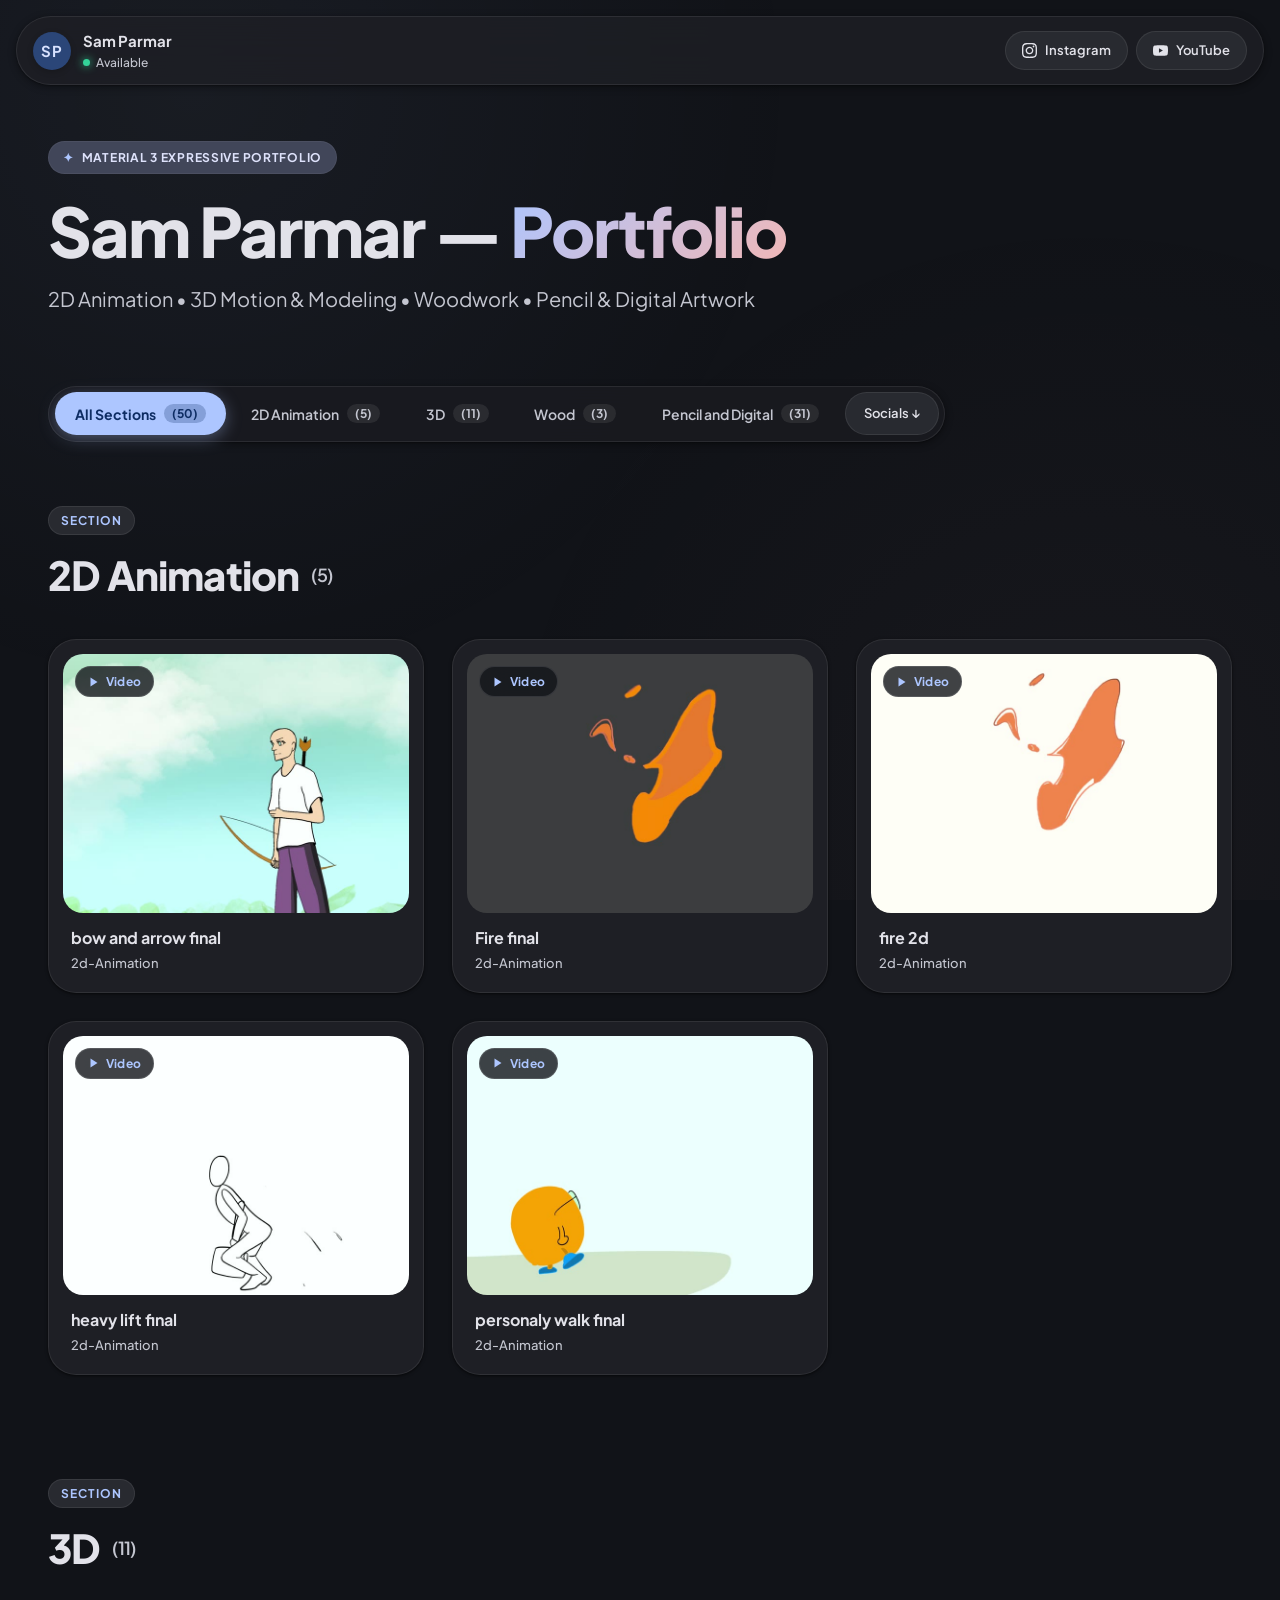
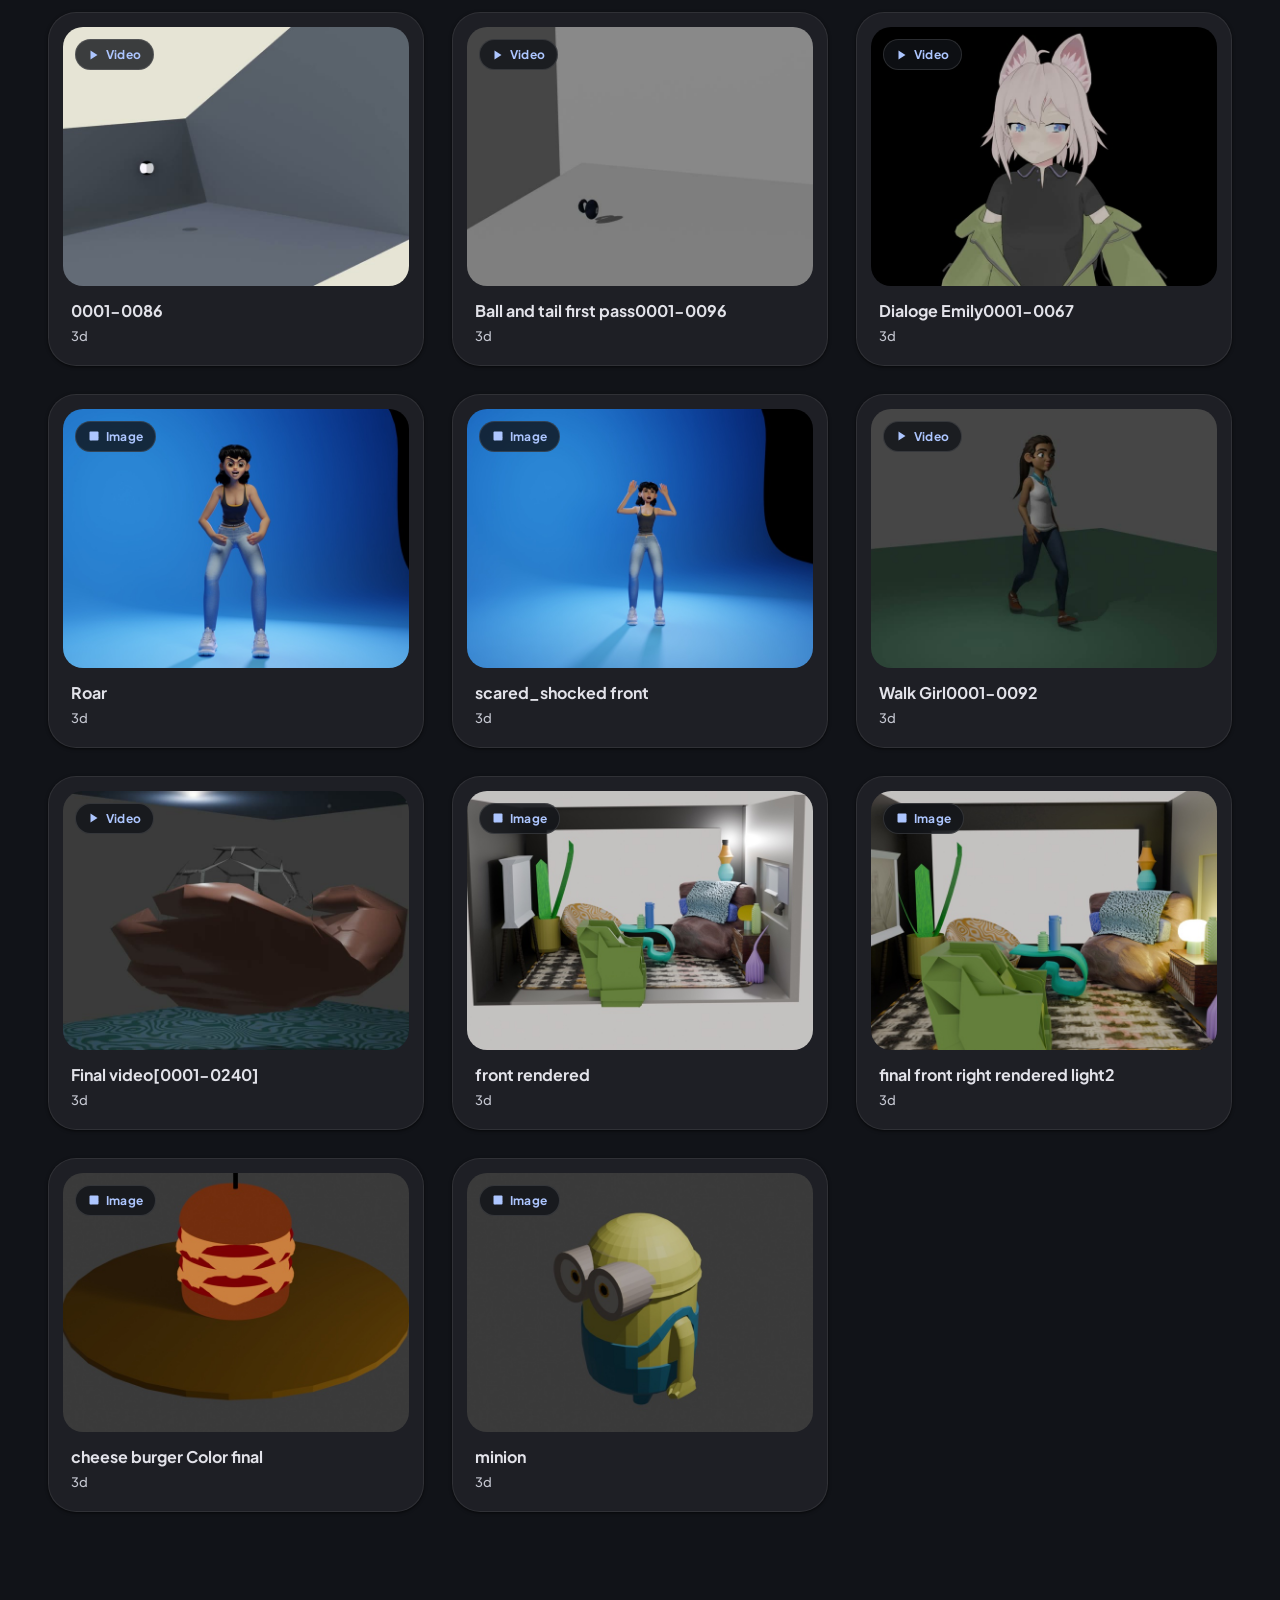
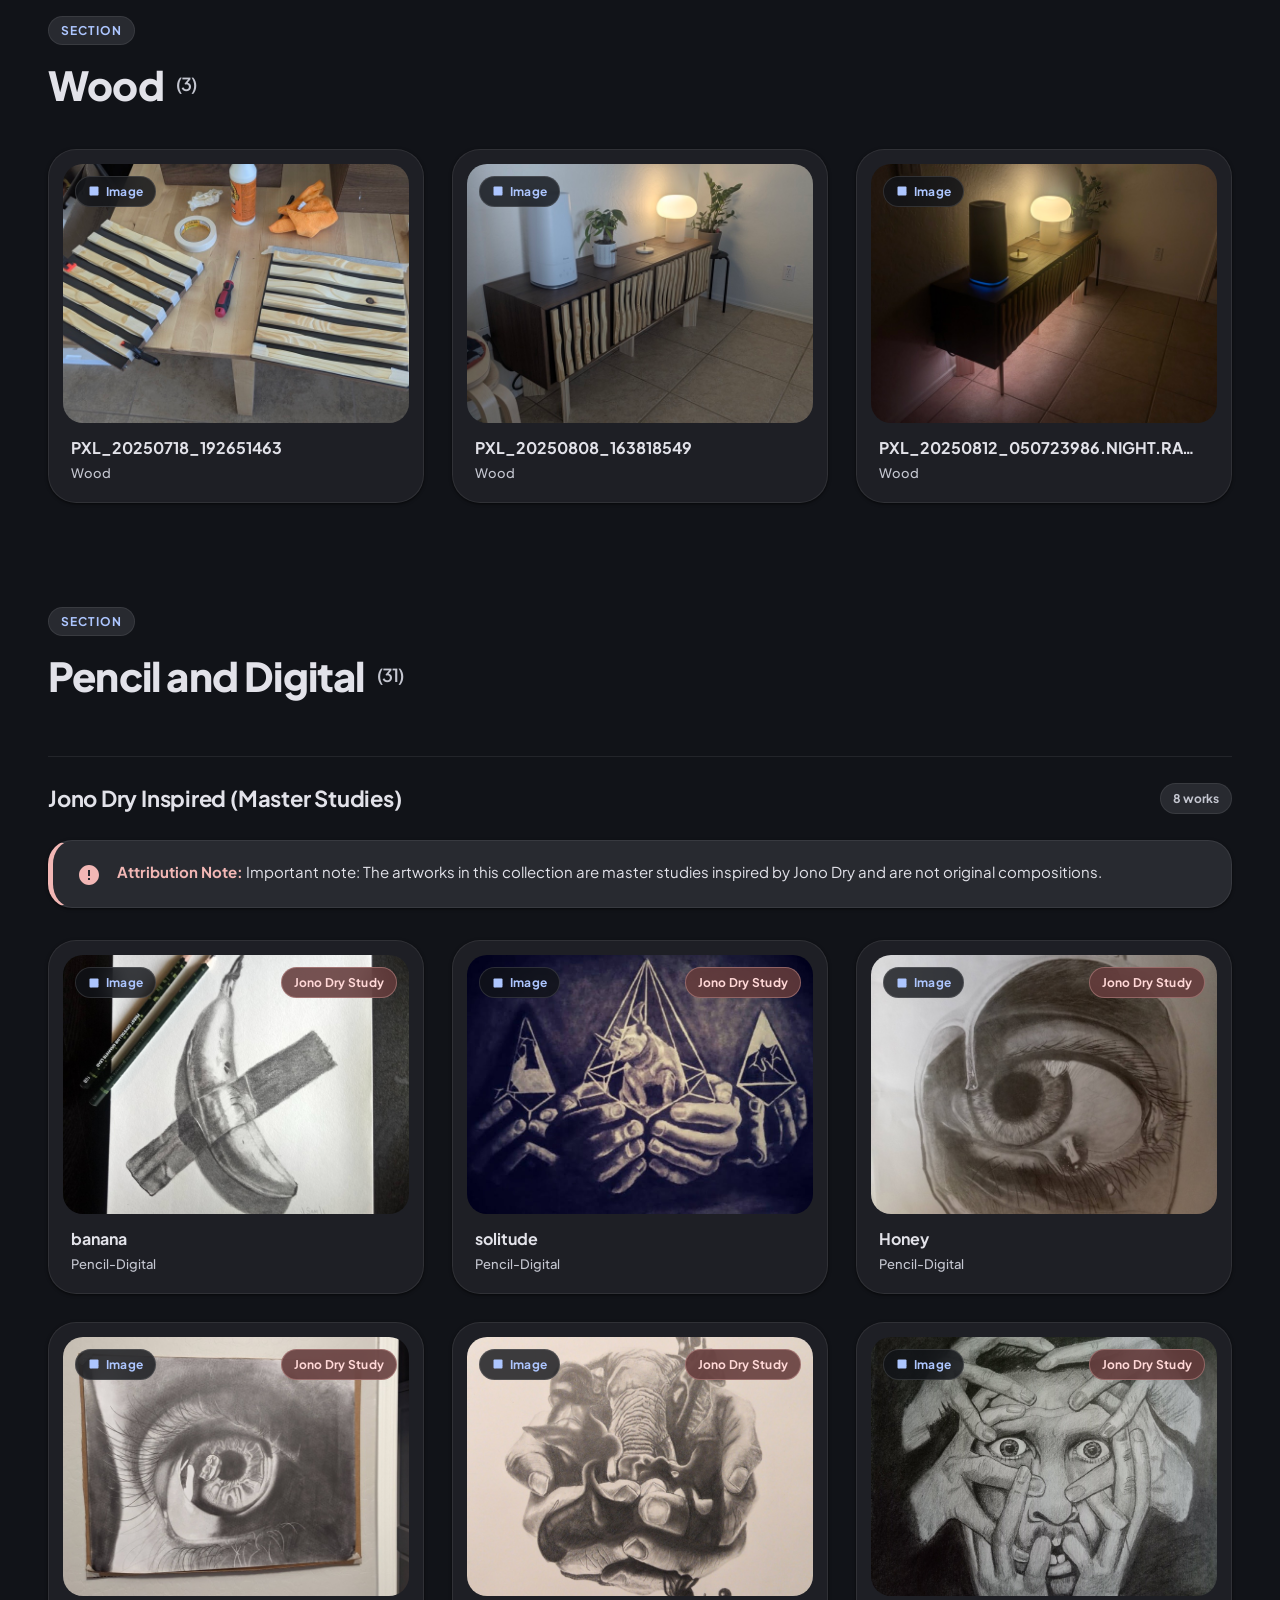
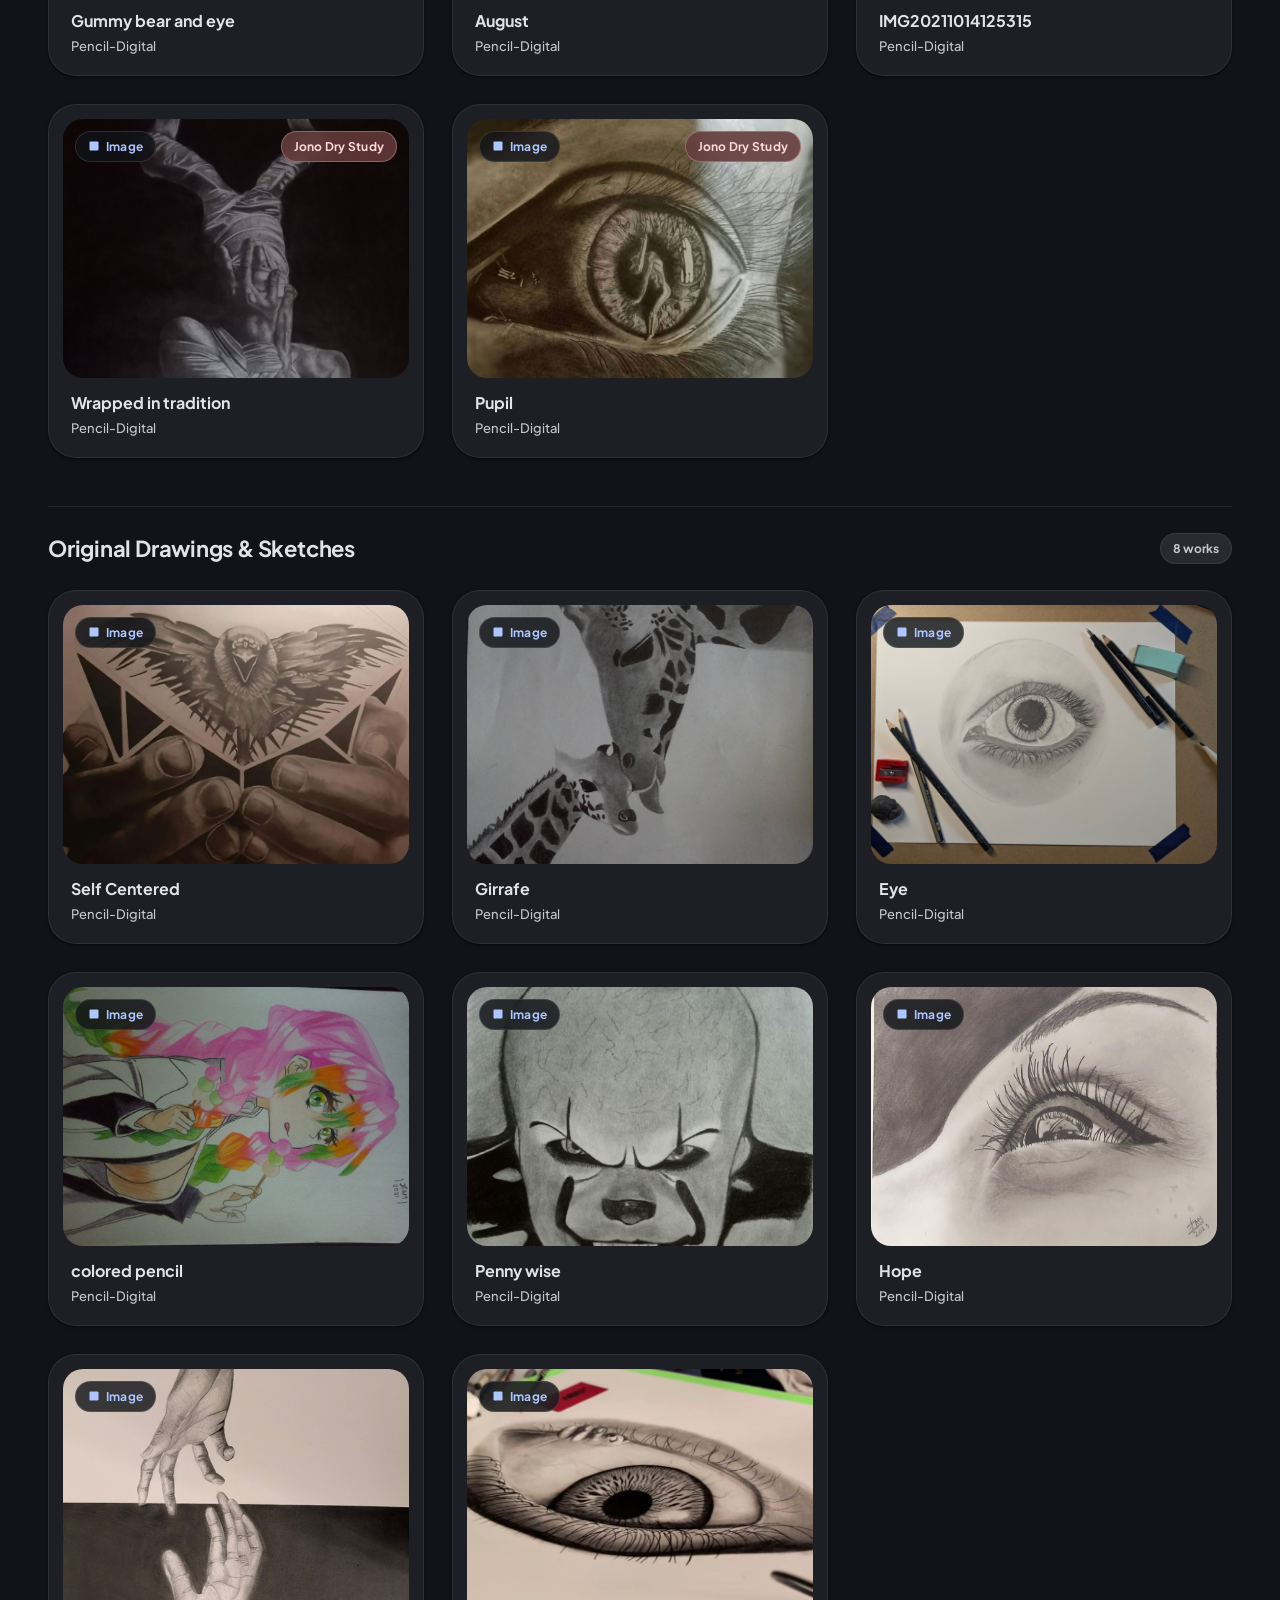
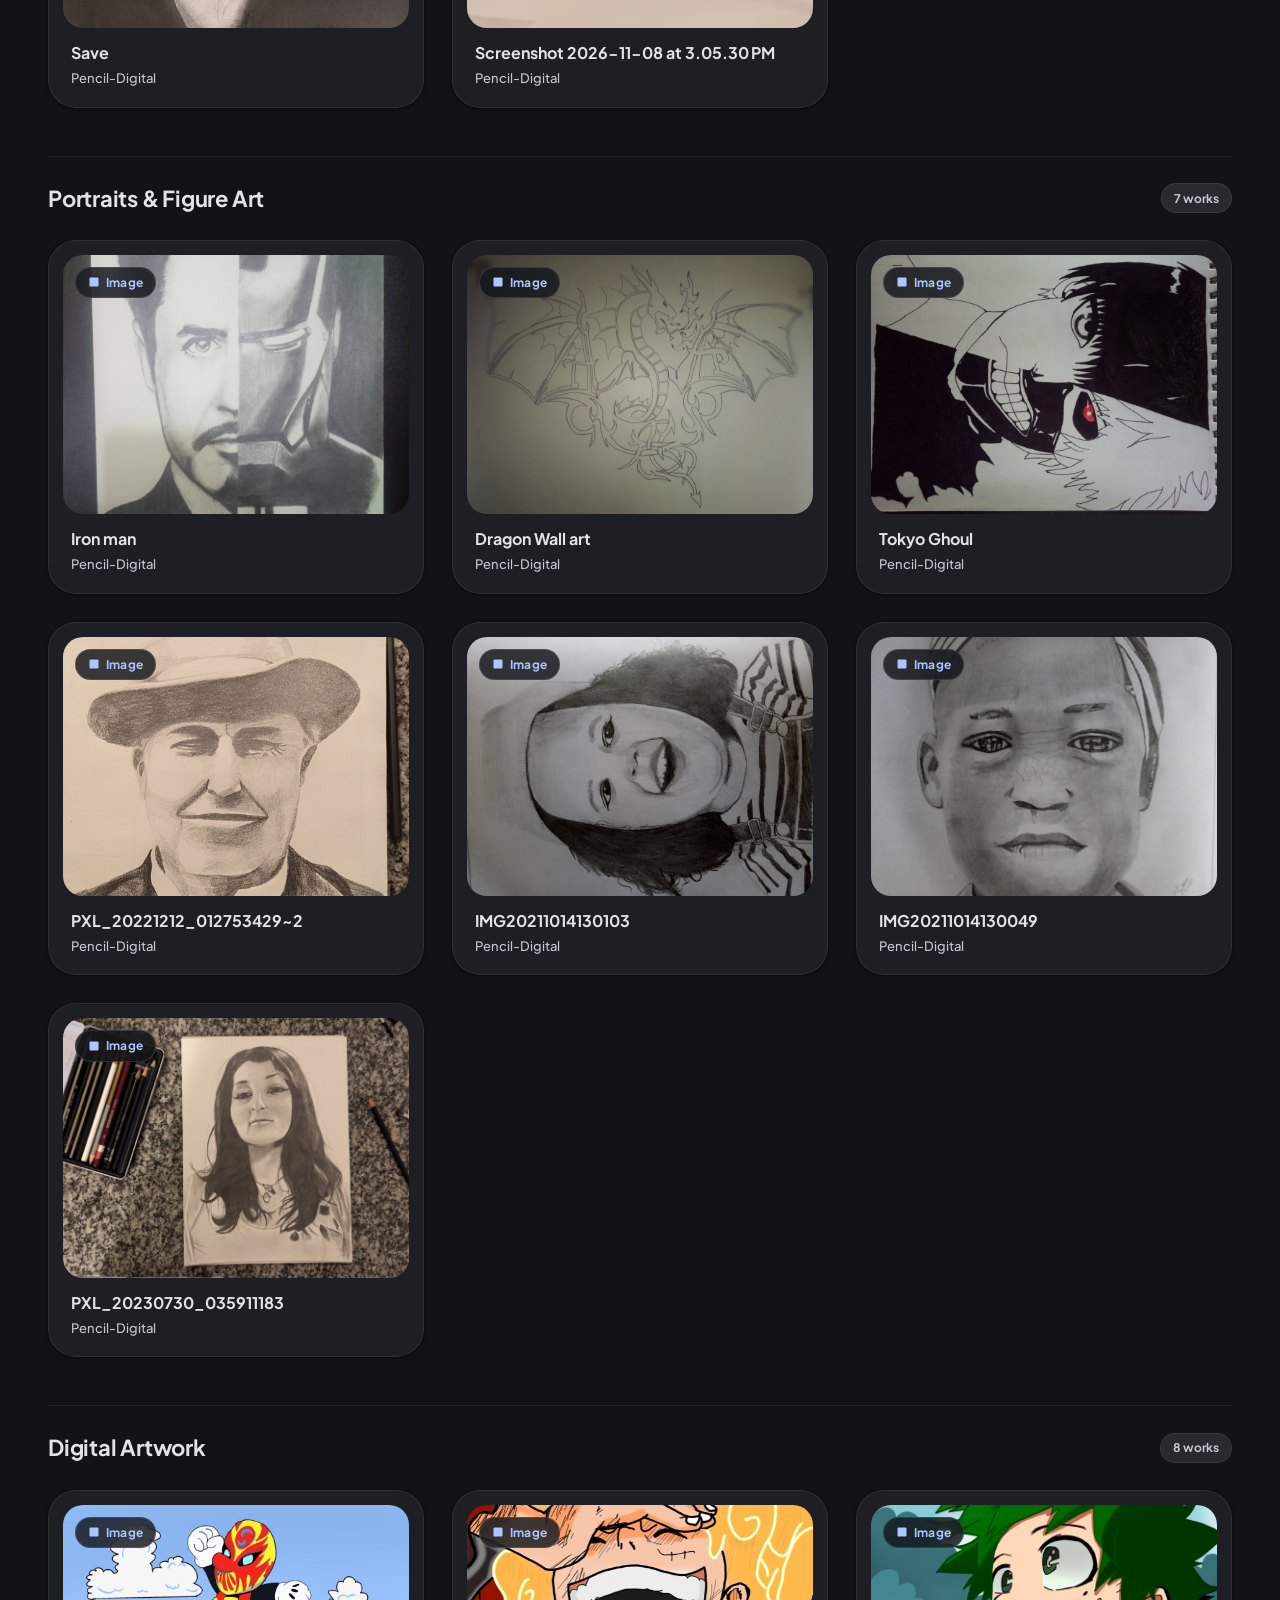
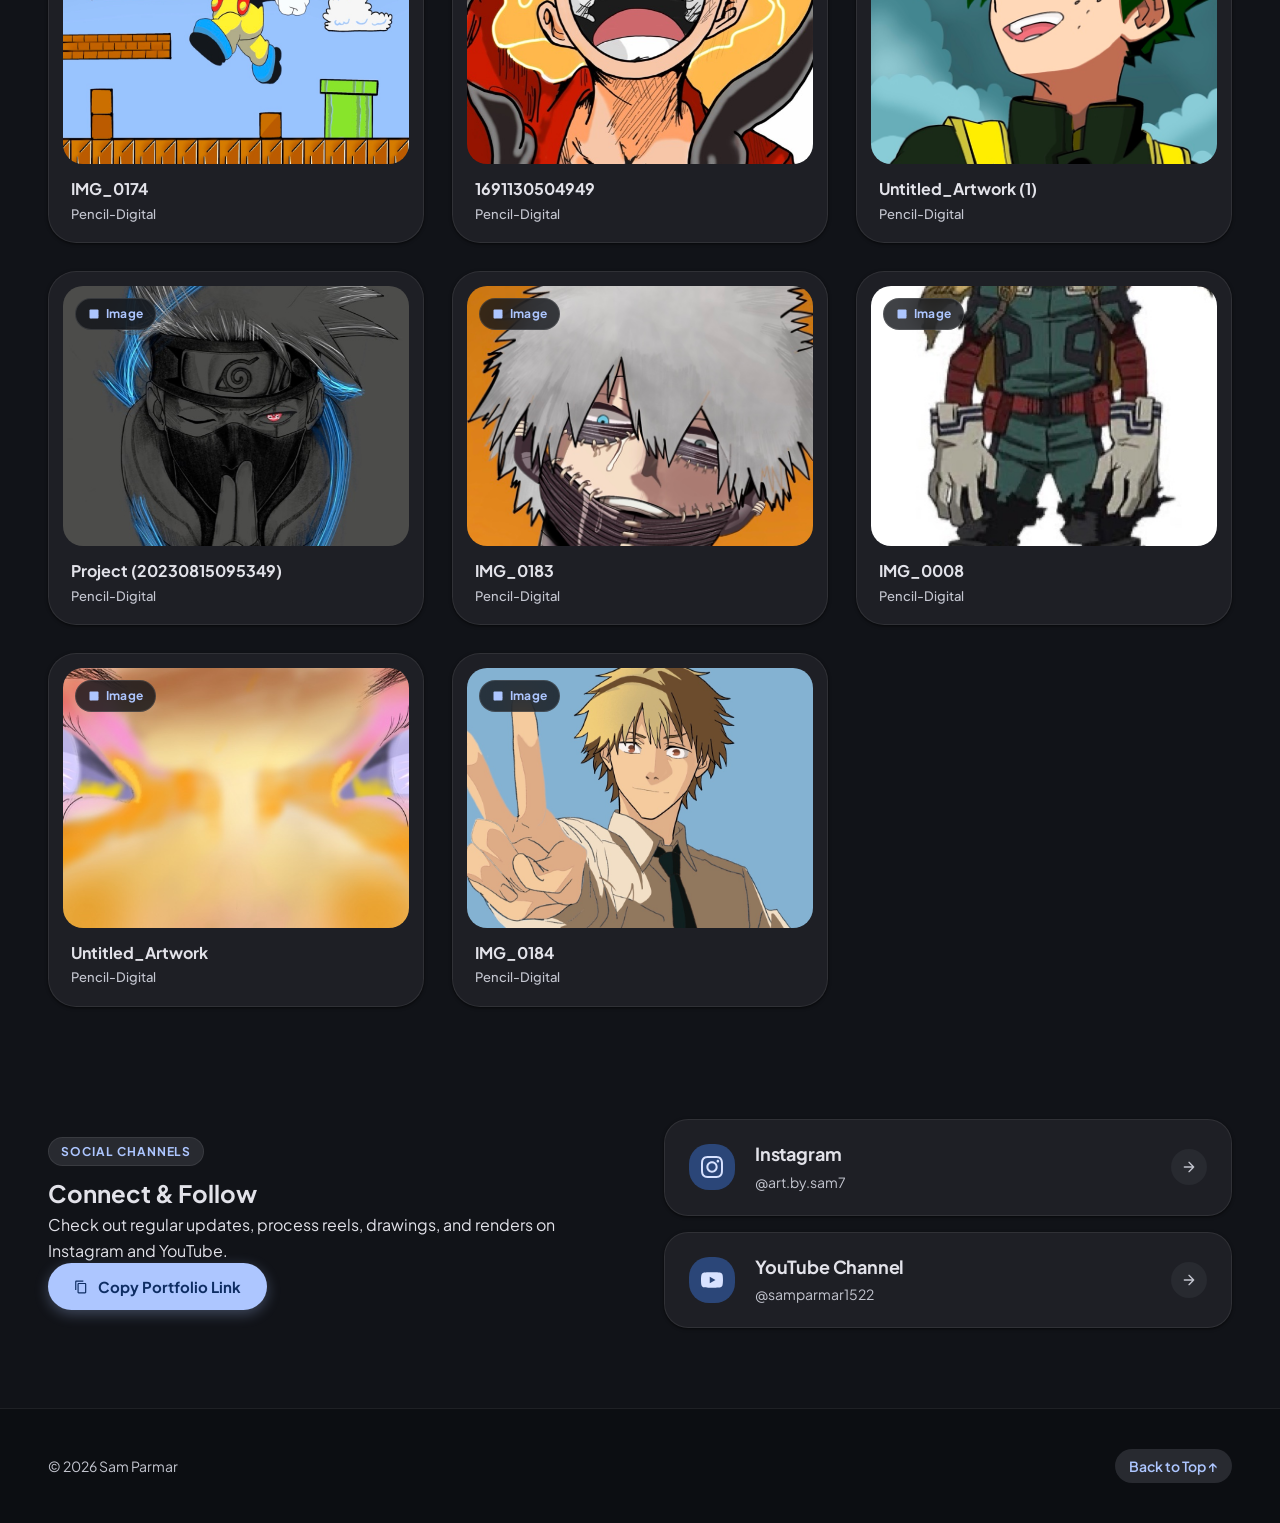
==== commit 742dca0e: "feat: persistent sticky sections tab bar with sliding indicator pill and smooth entrance animations" ====
--- a/index.html
+++ b/index.html
@@ -72,10 +72,15 @@
             </p>
           </div>
         </div>
-
-        <!-- Interactive Category Tab Bar -->
+      </div>
+    </section>
+
+    <!-- Persistent Sticky Sections Tab Bar (Always Stays Visible on Scroll) -->
+    <div class="sticky-tab-nav-wrapper" id="stickyTabNav">
+      <div class="container">
         <div class="tab-filter-bar">
           <div class="tab-buttons" role="tablist" aria-label="Portfolio Section Tabs">
+            <div class="tab-active-pill" id="tabActivePill" aria-hidden="true"></div>
             <button class="tab-btn active" data-tab="all" role="tab" aria-selected="true">
               All Sections <span class="tab-count">(50)</span>
             </button>
@@ -95,7 +100,7 @@
           </div>
         </div>
       </div>
-    </section>
+    </div>
 
     <!-- Sections Pre-rendered Directly in HTML for 100% Instant Reliability -->
     <div id="sectionsContainer" class="container">
--- a/styles.css
+++ b/styles.css
@@ -332,32 +332,74 @@
 }
 
 /* ==========================================================================
-   M3 EXPRESSIVE SEGMENTED BUTTONS / TAB FILTER BAR
-   ========================================================================== */
-.tab-filter-bar {
-  margin-top: 2rem;
+   M3 EXPRESSIVE SEGMENTED BUTTONS / PERSISTENT STICKY TAB FILTER BAR
+   ========================================================================== */
+.sticky-tab-nav-wrapper {
   position: sticky;
   top: 4.75rem;
-  z-index: 90;
-  padding: 0.25rem 0;
+  z-index: 95;
+  padding: 0.5rem 0;
+  pointer-events: none;
+  transition: all var(--md-sys-motion-duration-short) var(--md-sys-motion-easing-emphasized);
+}
+
+.sticky-tab-nav-wrapper .container {
+  pointer-events: auto;
+}
+
+.sticky-tab-nav-wrapper.is-scrolled .tab-buttons {
+  box-shadow: var(--md-sys-elevation-3);
+  border-color: rgba(173, 198, 255, 0.25);
+  background: rgba(25, 27, 32, 0.96);
+}
+
+.tab-filter-bar {
+  margin: 0;
+  padding: 0;
 }
 
 .tab-buttons {
+  position: relative;
   display: inline-flex;
   flex-wrap: wrap;
   align-items: center;
-  gap: 0.5rem;
-  background: rgba(25, 27, 32, 0.9);
-  backdrop-filter: blur(20px);
-  -webkit-backdrop-filter: blur(20px);
-  padding: 0.4rem;
+  gap: 0.35rem;
+  background: rgba(25, 27, 32, 0.92);
+  backdrop-filter: blur(24px);
+  -webkit-backdrop-filter: blur(24px);
+  padding: 0.35rem;
   border-radius: var(--md-sys-shape-corner-full);
   border: 1px solid var(--md-sys-color-outline-variant);
   box-shadow: var(--md-sys-elevation-2);
+  transition: all var(--md-sys-motion-duration-short) var(--md-sys-motion-easing-emphasized);
+}
+
+/* Animated Sliding Active Indicator Pill */
+.tab-active-pill {
+  position: absolute;
+  top: 0.35rem;
+  bottom: 0.35rem;
+  left: 0;
+  border-radius: var(--md-sys-shape-corner-full);
+  background: var(--md-sys-color-primary);
+  box-shadow: 0 4px 16px rgba(173, 198, 255, 0.35);
+  z-index: 1;
+  pointer-events: none;
+  opacity: 0;
+  transition: 
+    transform 0.34s cubic-bezier(0.2, 0.0, 0, 1.0),
+    width 0.34s cubic-bezier(0.2, 0.0, 0, 1.0),
+    opacity 0.2s ease;
+}
+
+.tab-buttons.pill-ready .tab-active-pill {
+  opacity: 1;
 }
 
 /* Individual Filter Chips */
 .tab-btn {
+  position: relative;
+  z-index: 2;
   display: inline-flex;
   align-items: center;
   gap: 0.5rem;
@@ -370,13 +412,19 @@
   font-size: 0.875rem;
   font-weight: 600;
   cursor: pointer;
-  transition: all var(--md-sys-motion-duration-short) var(--md-sys-motion-easing-emphasized);
+  transition: 
+    color 0.2s ease,
+    transform 0.15s var(--md-sys-motion-easing-emphasized),
+    background-color 0.18s ease;
   white-space: nowrap;
 }
 
 .tab-btn:hover {
-  background: var(--md-sys-state-hover);
-  color: var(--md-sys-color-on-surface);
+  color: var(--md-sys-color-on-surface);
+}
+
+.tab-btn:active {
+  transform: scale(0.96);
 }
 
 .tab-btn:focus-visible {
@@ -386,9 +434,13 @@
 
 /* Active Segment / Chip */
 .tab-btn.active {
+  color: var(--md-sys-color-on-primary);
+  font-weight: 700;
+}
+
+/* Fallback if pill is not yet initialized */
+.tab-buttons:not(.pill-ready) .tab-btn.active {
   background: var(--md-sys-color-primary);
-  color: var(--md-sys-color-on-primary);
-  font-weight: 700;
   box-shadow: 0 4px 14px rgba(173, 198, 255, 0.35);
 }
 
@@ -399,7 +451,7 @@
   border-radius: var(--md-sys-shape-corner-full);
   background: rgba(255, 255, 255, 0.08);
   color: inherit;
-  transition: background var(--md-sys-motion-duration-short);
+  transition: background 0.2s ease, color 0.2s ease;
 }
 
 .tab-btn.active .tab-count {
@@ -408,6 +460,8 @@
 }
 
 .tab-btn-link {
+  position: relative;
+  z-index: 2;
   display: inline-flex;
   align-items: center;
   padding: 0.625rem 1.125rem;
@@ -424,6 +478,7 @@
 .tab-btn-link:hover {
   background: var(--md-sys-color-secondary-container);
   color: var(--md-sys-color-on-secondary-container);
+  transform: translateY(-1px);
 }
 
 /* ==========================================================================
@@ -432,7 +487,27 @@
 .portfolio-section {
   padding-top: 3.5rem;
   margin-bottom: 3rem;
+  scroll-margin-top: 8rem;
   transition: opacity var(--md-sys-motion-duration-medium) var(--md-sys-motion-easing-emphasized);
+}
+
+.portfolio-section.tab-hidden {
+  display: none !important;
+}
+
+.portfolio-section.tab-enter {
+  animation: m3SectionEnter 0.36s cubic-bezier(0.05, 0.7, 0.1, 1.0) backwards;
+}
+
+@keyframes m3SectionEnter {
+  0% {
+    opacity: 0;
+    transform: translateY(22px) scale(0.99);
+  }
+  100% {
+    opacity: 1;
+    transform: translateY(0) scale(1);
+  }
 }
 
 .portfolio-section.tab-hidden {
@@ -1172,6 +1247,10 @@
     top: 0.5rem;
     padding: 0 0.5rem;
   }
+
+  .sticky-tab-nav-wrapper {
+    top: 3.5rem;
+  }
   
   .nav-inner {
     padding: 0.4rem 0.75rem;
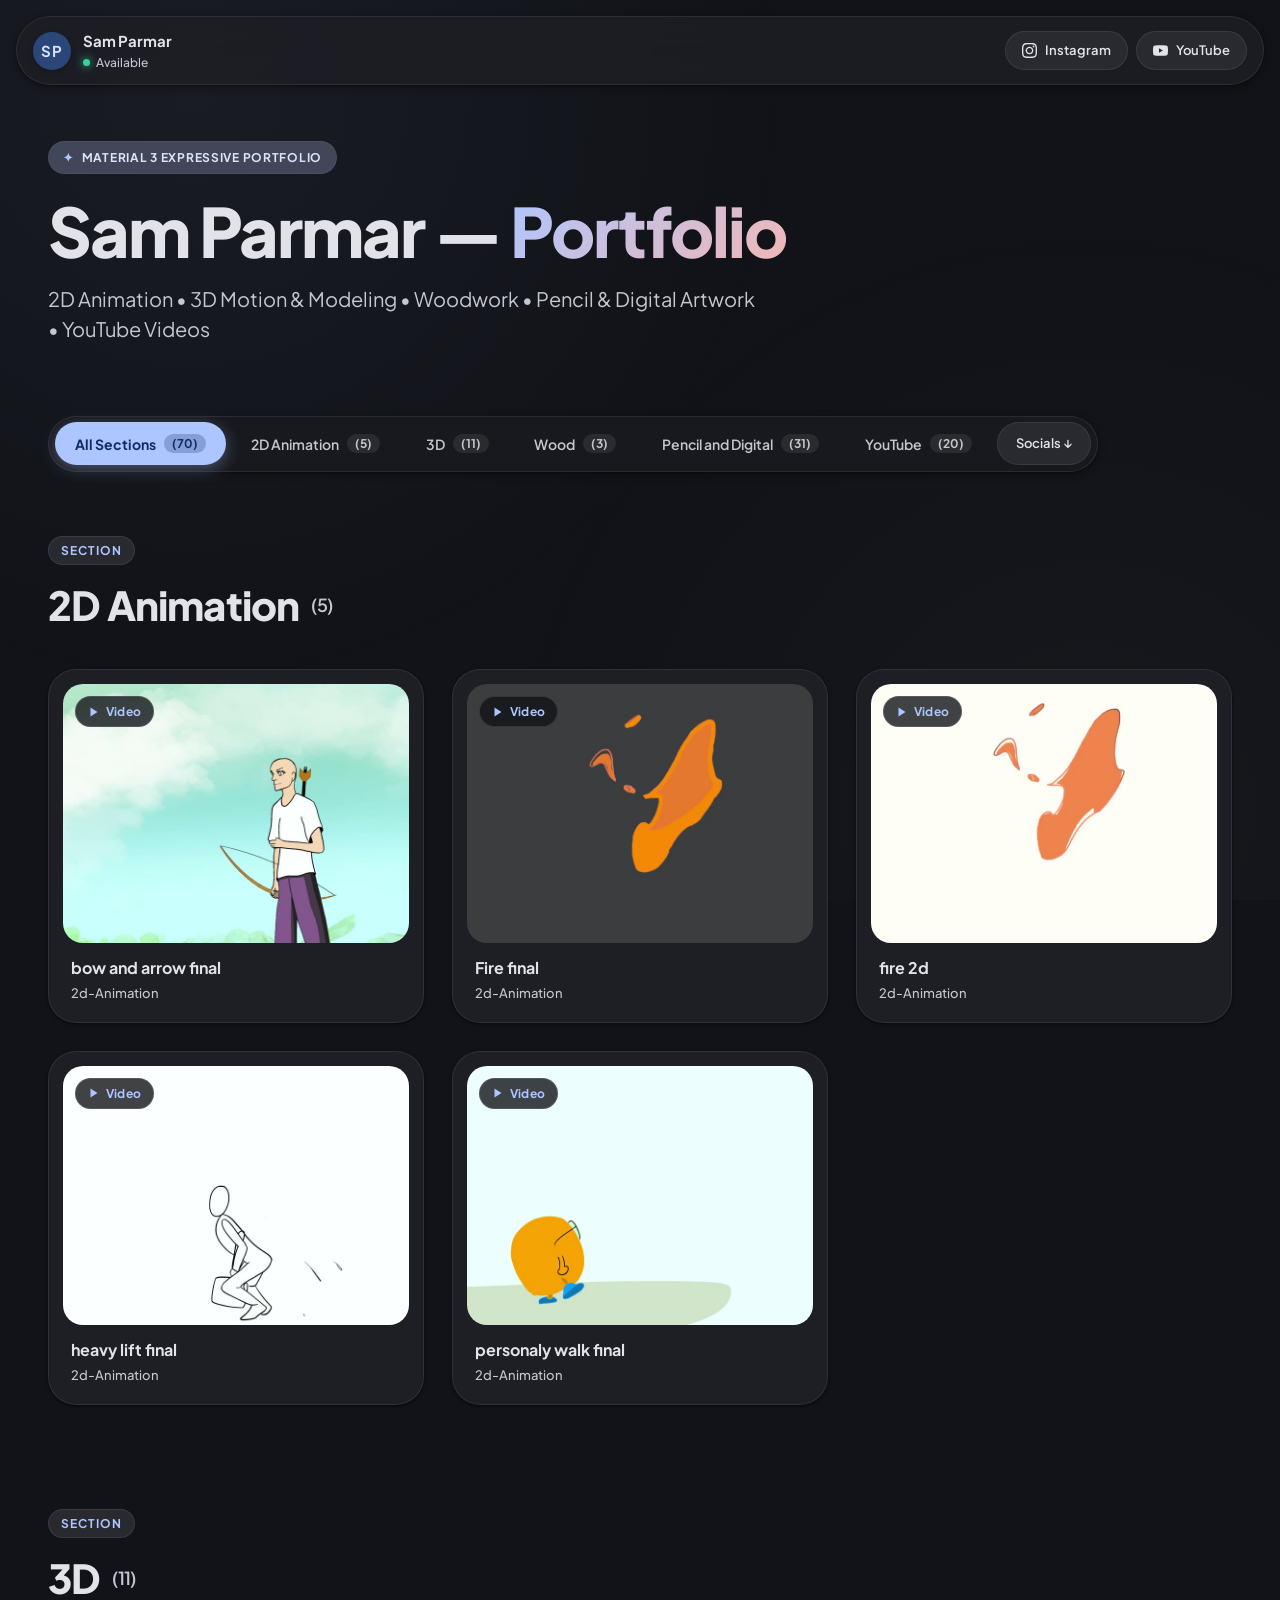
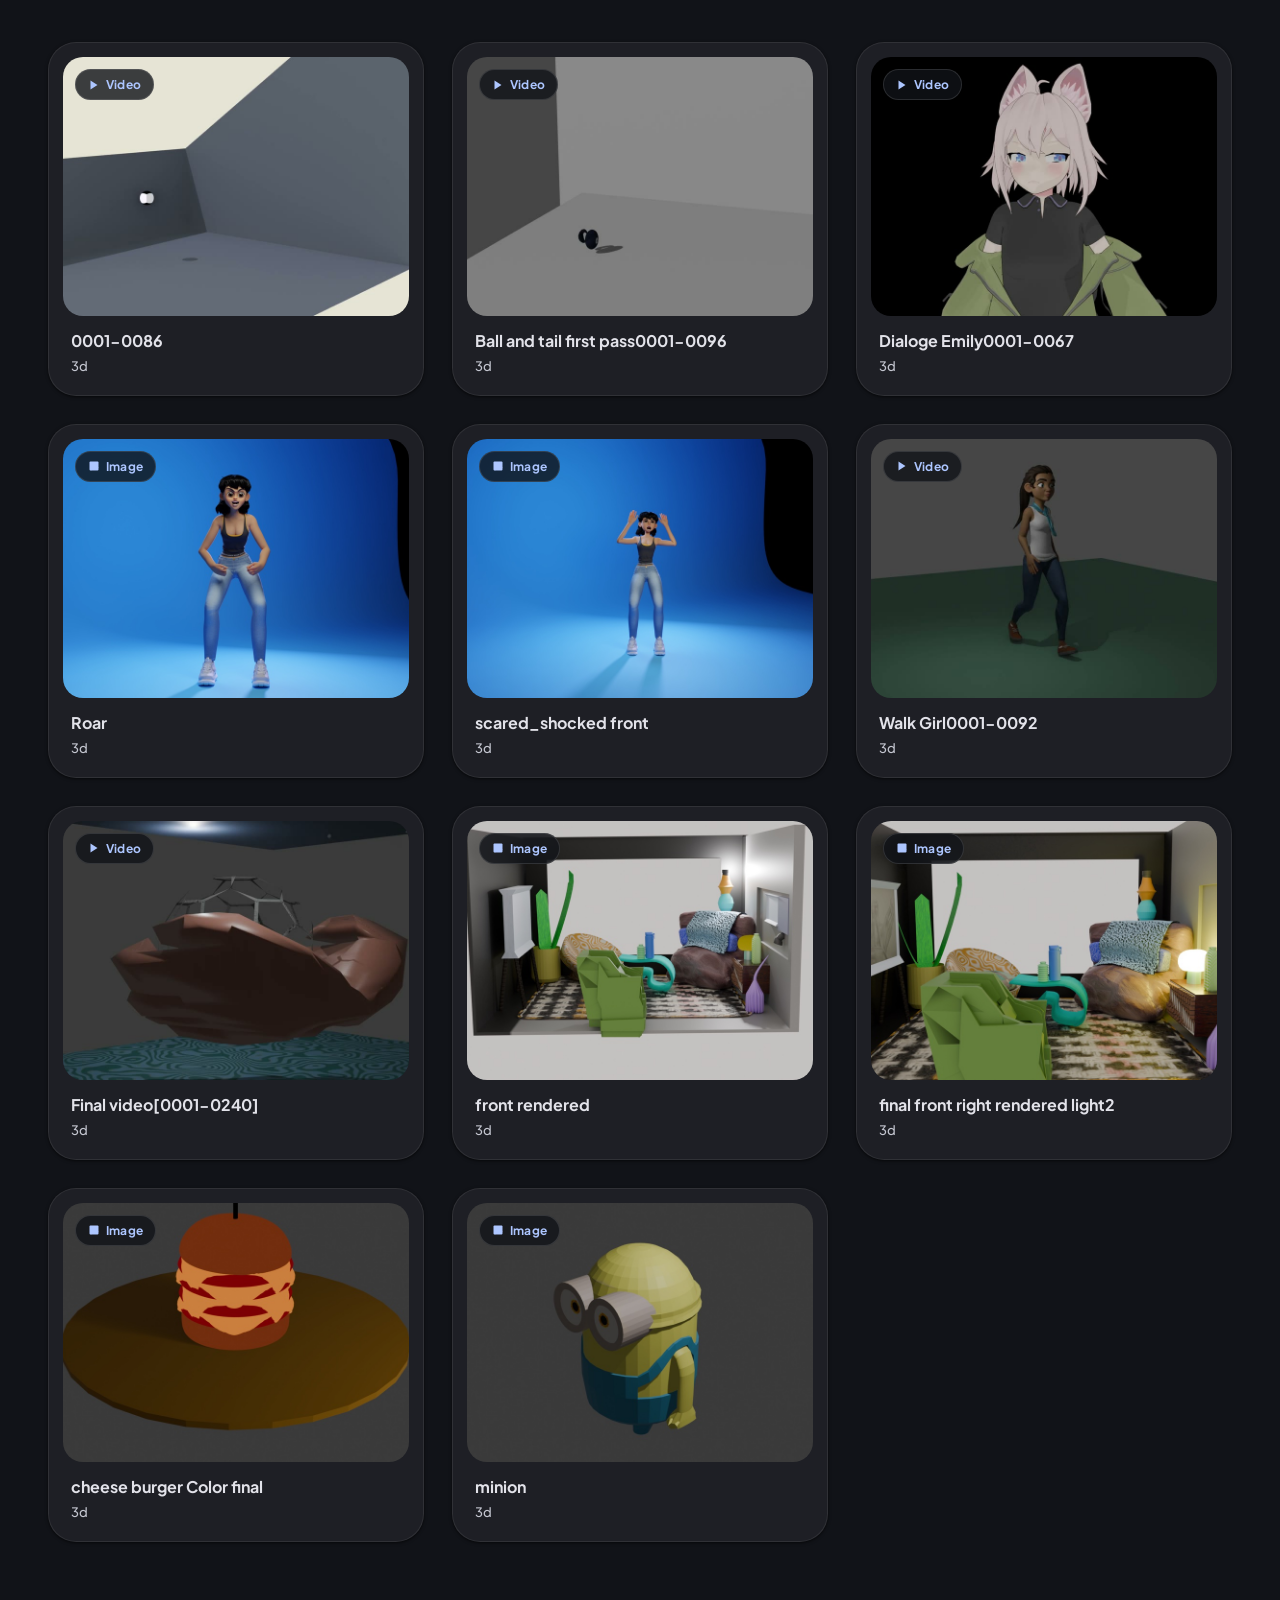
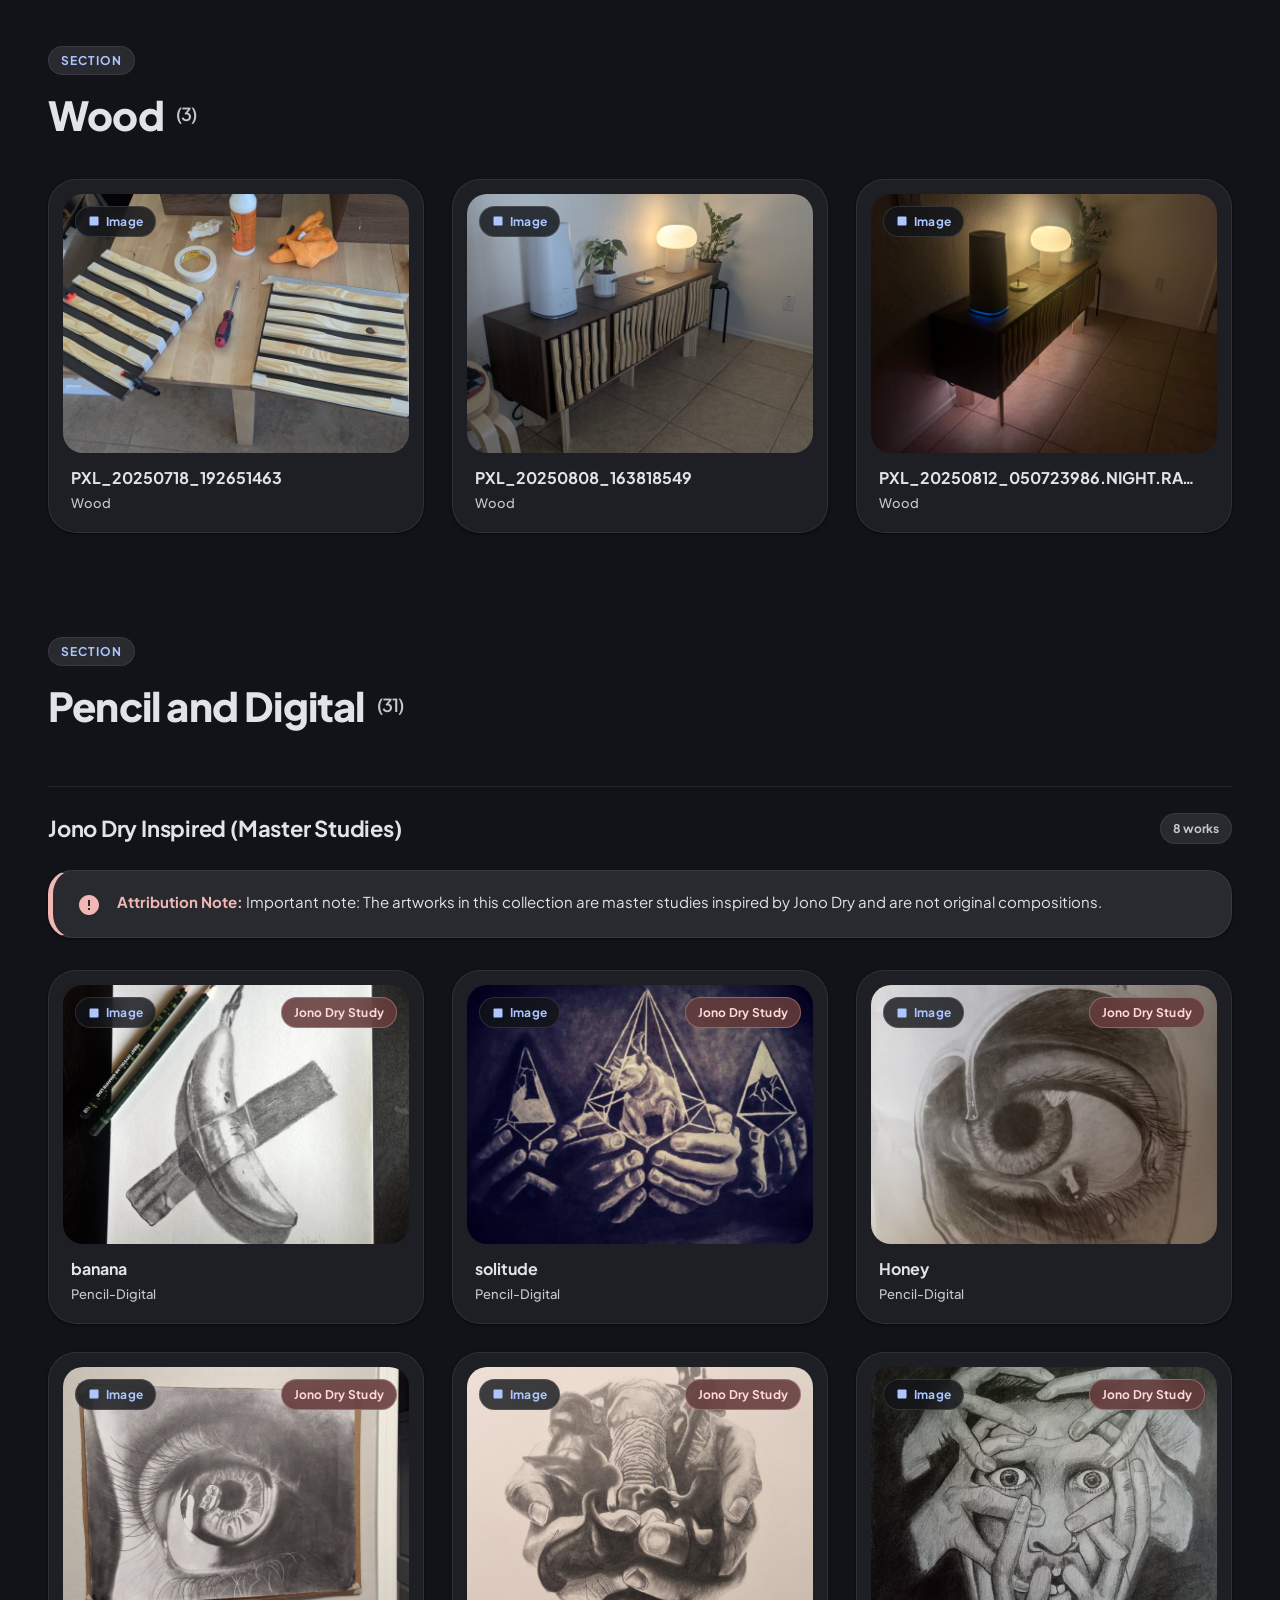
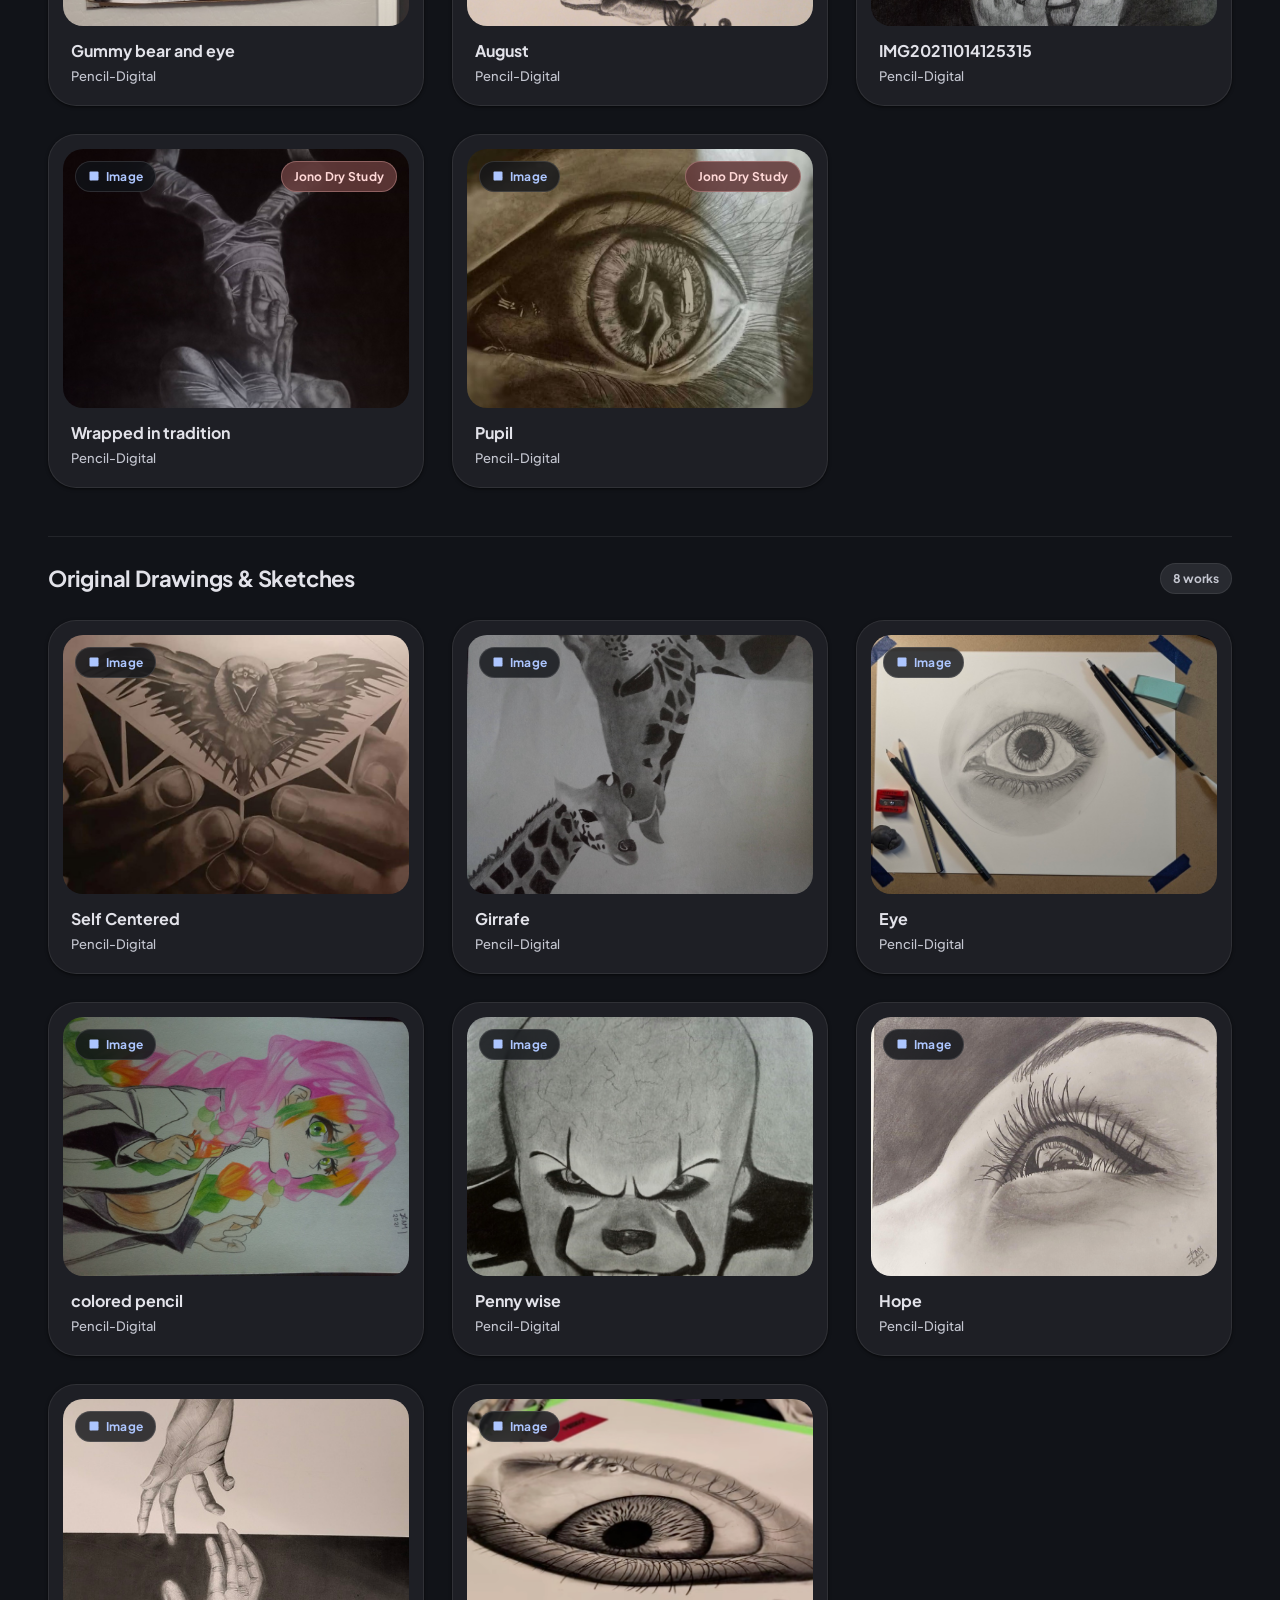
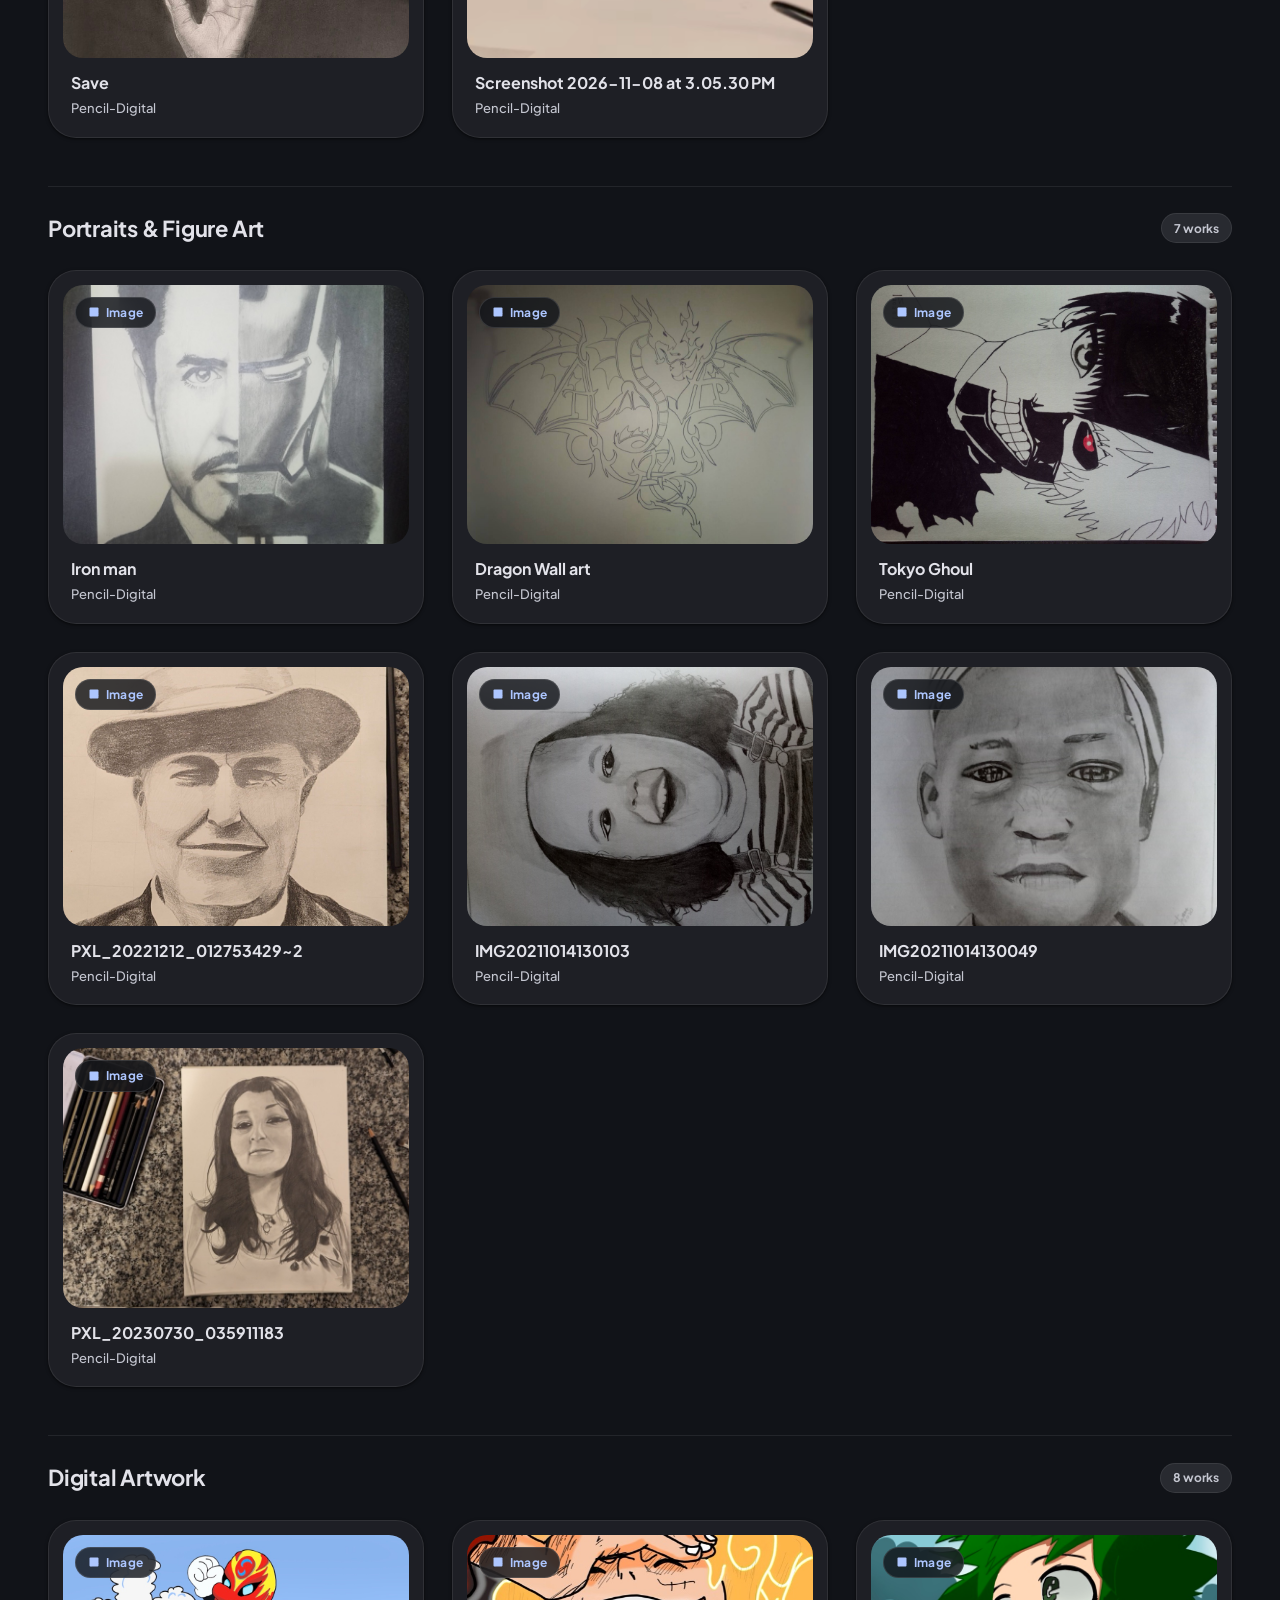
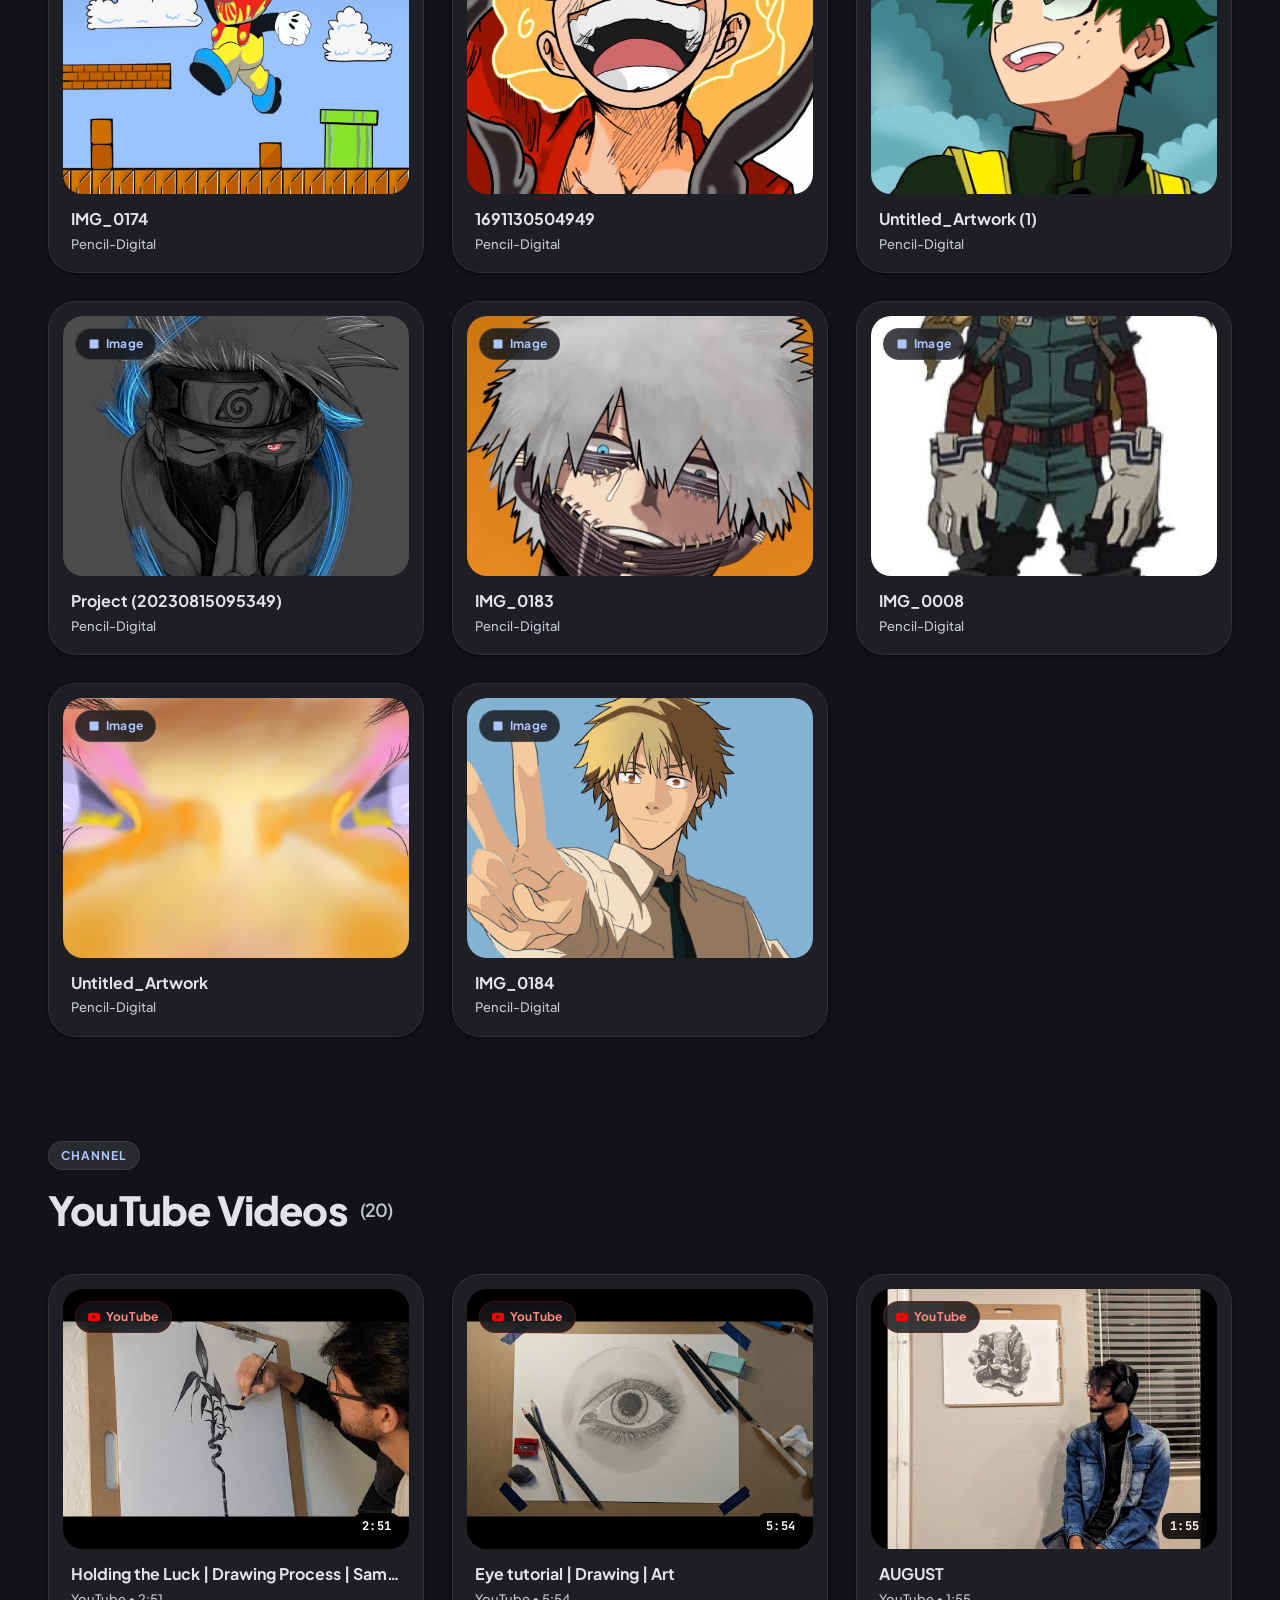
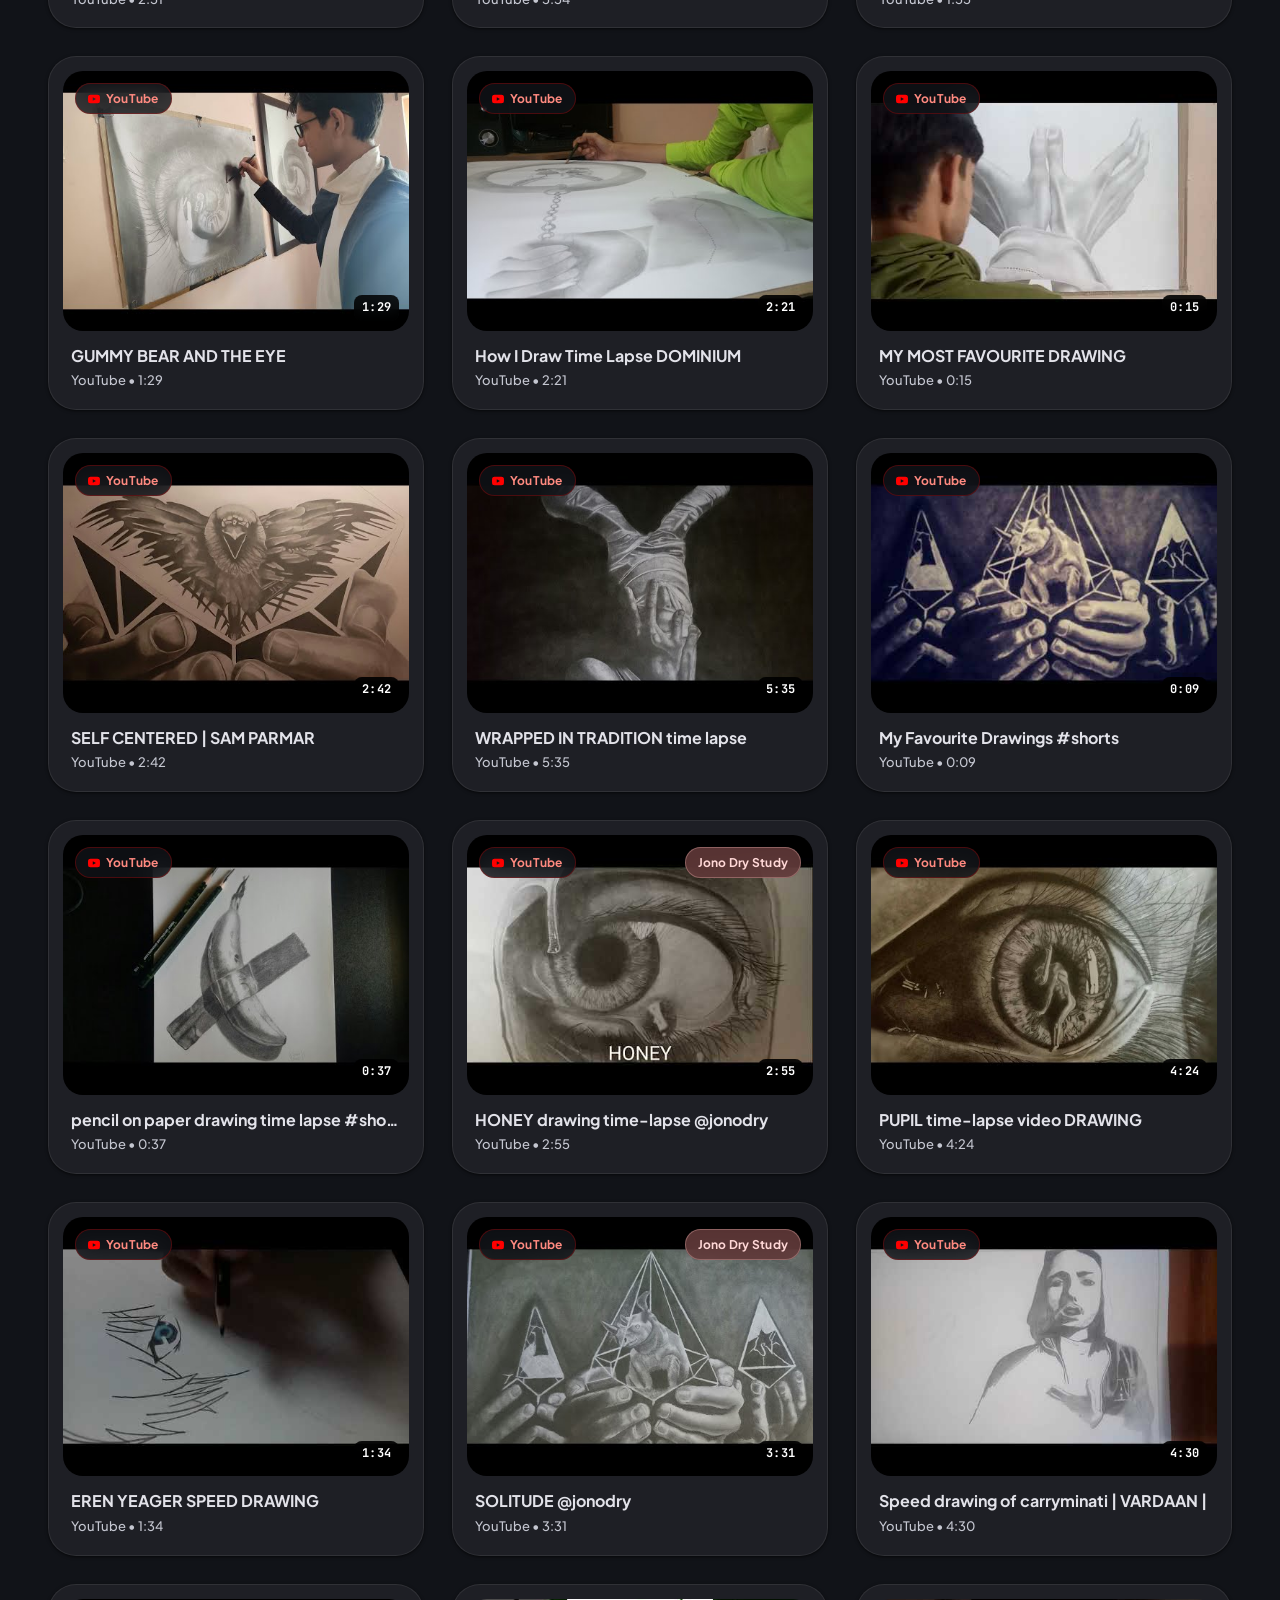
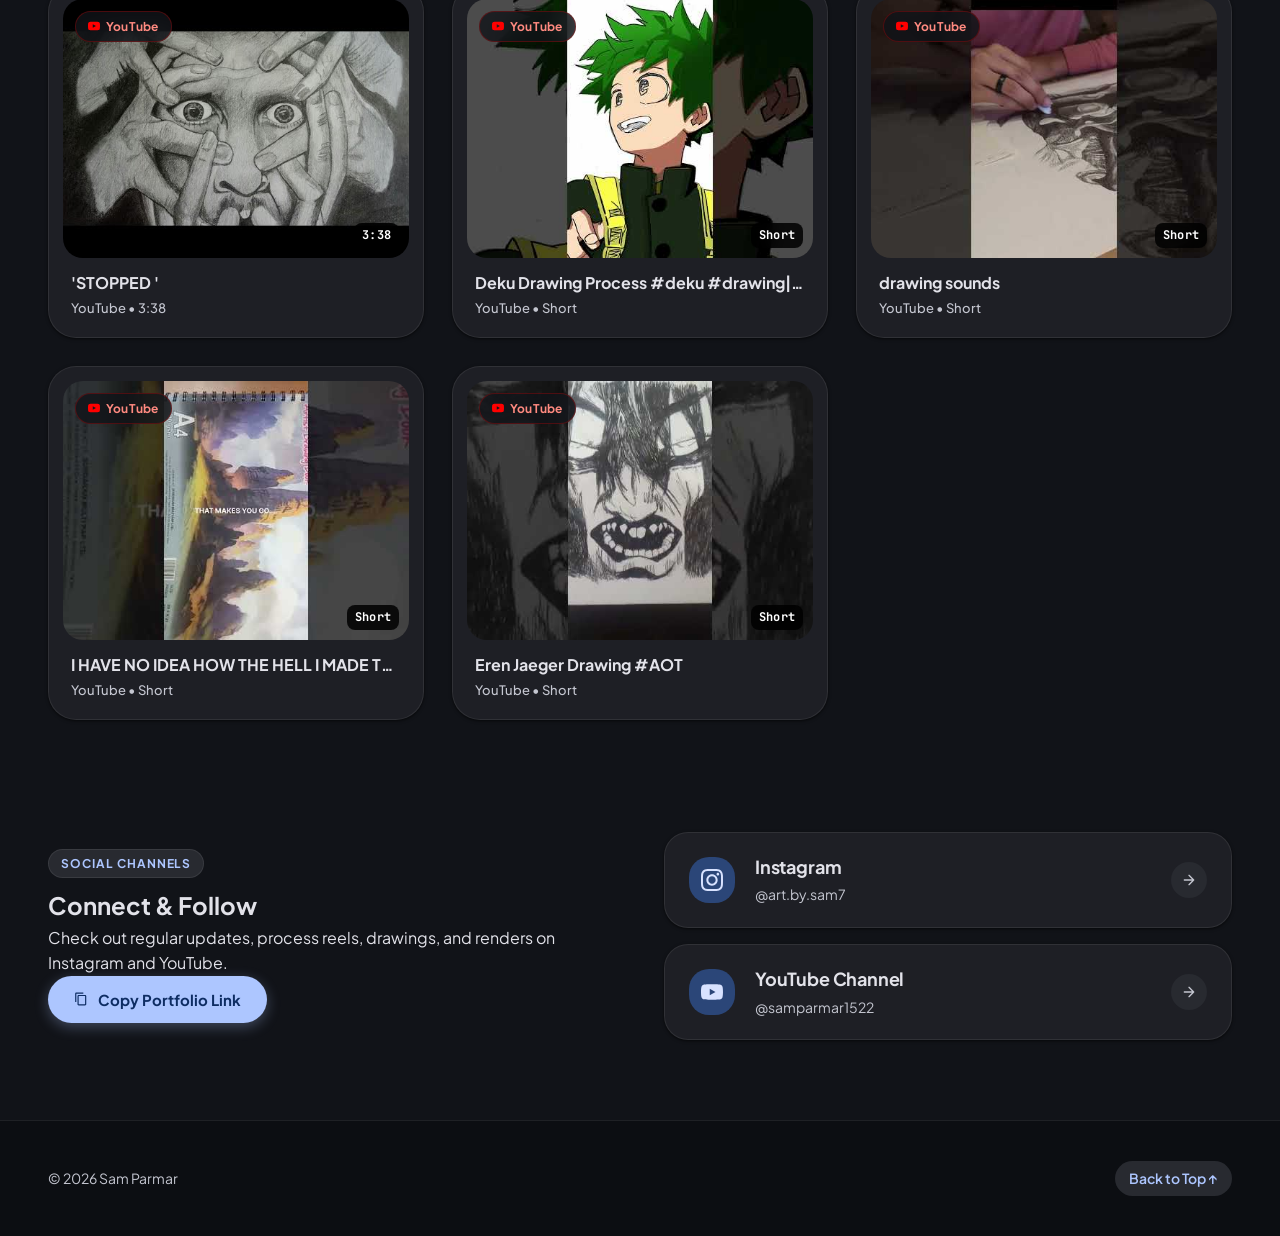
==== commit 432b6e60: "feat: add YouTube section with 20 channel videos, cached thumbnails, and interactive lightbox player" ====
--- a/index.html
+++ b/index.html
@@ -68,7 +68,7 @@
             </div>
             <h1>Sam Parmar — <em>Portfolio</em></h1>
             <p class="hero-sub">
-              2D Animation • 3D Motion & Modeling • Woodwork • Pencil & Digital Artwork
+              2D Animation • 3D Motion & Modeling • Woodwork • Pencil & Digital Artwork • YouTube Videos
             </p>
           </div>
         </div>
@@ -82,7 +82,7 @@
           <div class="tab-buttons" role="tablist" aria-label="Portfolio Section Tabs">
             <div class="tab-active-pill" id="tabActivePill" aria-hidden="true"></div>
             <button class="tab-btn active" data-tab="all" role="tab" aria-selected="true">
-              All Sections <span class="tab-count">(50)</span>
+              All Sections <span class="tab-count">(70)</span>
             </button>
             <button class="tab-btn" data-tab="2d-animation" role="tab" aria-selected="false">
               2D Animation <span class="tab-count">(5)</span>
@@ -95,6 +95,9 @@
             </button>
             <button class="tab-btn" data-tab="pencil-digital" role="tab" aria-selected="false">
               Pencil and Digital <span class="tab-count">(31)</span>
+            </button>
+            <button class="tab-btn" data-tab="youtube" role="tab" aria-selected="false">
+              YouTube <span class="tab-count">(20)</span>
             </button>
             <a href="#connect" class="tab-btn-link">Socials ↓</a>
           </div>
@@ -1258,6 +1261,418 @@
             </div>
             
         </section>
+
+        <section class="portfolio-section" id="youtube" data-section-id="youtube">
+          <div class="section-header-block">
+            <div class="section-tag-line">Channel</div>
+            <h2 class="section-title">
+              YouTube Videos
+              <span class="section-count">(20)</span>
+            </h2>
+          </div>
+          <div class="media-grid">
+    <div class="media-card youtube-card" role="button" tabindex="0" data-index="50" aria-label="Watch Holding the Luck | Drawing Process | Sam Parmar">
+      <div class="media-thumb-wrap">
+        <img src="assets/thumbs/yt_S4OvkfncqCo.jpg" alt="Holding the Luck | Drawing Process | Sam Parmar" loading="lazy" class="card-thumb" onerror="this.onerror=null;this.src='https://i.ytimg.com/vi/S4OvkfncqCo/hqdefault.jpg';" />
+        <div class="card-type-pill youtube-pill">
+          <svg viewBox="0 0 24 24"><path d="M23.498 6.186a3.016 3.016 0 0 0-2.122-2.136C19.505 3.545 12 3.545 12 3.545s-7.505 0-9.377.505A3.017 3.017 0 0 0 .502 6.186C0 8.07 0 12 0 12s0 3.93.502 5.814a3.016 3.016 0 0 0 2.122 2.136c1.871.505 9.376.505 9.376.505s7.505 0 9.377-.505a3.015 3.015 0 0 0 2.122-2.136C24 15.93 24 12 24 12s0-3.93-.502-5.814zM9.545 15.568V8.432L15.818 12l-6.273 3.568z"/></svg>
+          <span>YouTube</span>
+        </div>
+        <div class="yt-duration-badge">2:51</div>
+        
+        <div class="card-play-hint">
+          <div class="play-bubble yt-play-bubble">
+            <svg viewBox="0 0 24 24"><polygon points="6 3 20 12 6 21 6 3"></polygon></svg>
+          </div>
+        </div>
+      </div>
+      <div class="card-body">
+        <span class="card-name" title="Holding the Luck | Drawing Process | Sam Parmar">Holding the Luck | Drawing Process | Sam Parmar</span>
+        <span class="card-section-label">YouTube • 2:51</span>
+      </div>
+    </div>
+    <div class="media-card youtube-card" role="button" tabindex="0" data-index="51" aria-label="Watch Eye tutorial | Drawing | Art">
+      <div class="media-thumb-wrap">
+        <img src="assets/thumbs/yt_TZvtSmOazdQ.jpg" alt="Eye tutorial | Drawing | Art" loading="lazy" class="card-thumb" onerror="this.onerror=null;this.src='https://i.ytimg.com/vi/TZvtSmOazdQ/hqdefault.jpg';" />
+        <div class="card-type-pill youtube-pill">
+          <svg viewBox="0 0 24 24"><path d="M23.498 6.186a3.016 3.016 0 0 0-2.122-2.136C19.505 3.545 12 3.545 12 3.545s-7.505 0-9.377.505A3.017 3.017 0 0 0 .502 6.186C0 8.07 0 12 0 12s0 3.93.502 5.814a3.016 3.016 0 0 0 2.122 2.136c1.871.505 9.376.505 9.376.505s7.505 0 9.377-.505a3.015 3.015 0 0 0 2.122-2.136C24 15.93 24 12 24 12s0-3.93-.502-5.814zM9.545 15.568V8.432L15.818 12l-6.273 3.568z"/></svg>
+          <span>YouTube</span>
+        </div>
+        <div class="yt-duration-badge">5:54</div>
+        
+        <div class="card-play-hint">
+          <div class="play-bubble yt-play-bubble">
+            <svg viewBox="0 0 24 24"><polygon points="6 3 20 12 6 21 6 3"></polygon></svg>
+          </div>
+        </div>
+      </div>
+      <div class="card-body">
+        <span class="card-name" title="Eye tutorial | Drawing | Art">Eye tutorial | Drawing | Art</span>
+        <span class="card-section-label">YouTube • 5:54</span>
+      </div>
+    </div>
+    <div class="media-card youtube-card" role="button" tabindex="0" data-index="52" aria-label="Watch AUGUST">
+      <div class="media-thumb-wrap">
+        <img src="assets/thumbs/yt_PAp_J2vjLpI.jpg" alt="AUGUST" loading="lazy" class="card-thumb" onerror="this.onerror=null;this.src='https://i.ytimg.com/vi/PAp_J2vjLpI/hqdefault.jpg';" />
+        <div class="card-type-pill youtube-pill">
+          <svg viewBox="0 0 24 24"><path d="M23.498 6.186a3.016 3.016 0 0 0-2.122-2.136C19.505 3.545 12 3.545 12 3.545s-7.505 0-9.377.505A3.017 3.017 0 0 0 .502 6.186C0 8.07 0 12 0 12s0 3.93.502 5.814a3.016 3.016 0 0 0 2.122 2.136c1.871.505 9.376.505 9.376.505s7.505 0 9.377-.505a3.015 3.015 0 0 0 2.122-2.136C24 15.93 24 12 24 12s0-3.93-.502-5.814zM9.545 15.568V8.432L15.818 12l-6.273 3.568z"/></svg>
+          <span>YouTube</span>
+        </div>
+        <div class="yt-duration-badge">1:55</div>
+        
+        <div class="card-play-hint">
+          <div class="play-bubble yt-play-bubble">
+            <svg viewBox="0 0 24 24"><polygon points="6 3 20 12 6 21 6 3"></polygon></svg>
+          </div>
+        </div>
+      </div>
+      <div class="card-body">
+        <span class="card-name" title="AUGUST">AUGUST</span>
+        <span class="card-section-label">YouTube • 1:55</span>
+      </div>
+    </div>
+    <div class="media-card youtube-card" role="button" tabindex="0" data-index="53" aria-label="Watch GUMMY BEAR AND THE EYE">
+      <div class="media-thumb-wrap">
+        <img src="assets/thumbs/yt_28-4VOT8ZKk.jpg" alt="GUMMY BEAR AND THE EYE" loading="lazy" class="card-thumb" onerror="this.onerror=null;this.src='https://i.ytimg.com/vi/28-4VOT8ZKk/hqdefault.jpg';" />
+        <div class="card-type-pill youtube-pill">
+          <svg viewBox="0 0 24 24"><path d="M23.498 6.186a3.016 3.016 0 0 0-2.122-2.136C19.505 3.545 12 3.545 12 3.545s-7.505 0-9.377.505A3.017 3.017 0 0 0 .502 6.186C0 8.07 0 12 0 12s0 3.93.502 5.814a3.016 3.016 0 0 0 2.122 2.136c1.871.505 9.376.505 9.376.505s7.505 0 9.377-.505a3.015 3.015 0 0 0 2.122-2.136C24 15.93 24 12 24 12s0-3.93-.502-5.814zM9.545 15.568V8.432L15.818 12l-6.273 3.568z"/></svg>
+          <span>YouTube</span>
+        </div>
+        <div class="yt-duration-badge">1:29</div>
+        
+        <div class="card-play-hint">
+          <div class="play-bubble yt-play-bubble">
+            <svg viewBox="0 0 24 24"><polygon points="6 3 20 12 6 21 6 3"></polygon></svg>
+          </div>
+        </div>
+      </div>
+      <div class="card-body">
+        <span class="card-name" title="GUMMY BEAR AND THE EYE">GUMMY BEAR AND THE EYE</span>
+        <span class="card-section-label">YouTube • 1:29</span>
+      </div>
+    </div>
+    <div class="media-card youtube-card" role="button" tabindex="0" data-index="54" aria-label="Watch How I Draw Time Lapse DOMINIUM">
+      <div class="media-thumb-wrap">
+        <img src="assets/thumbs/yt_ZxlQLFIOcHQ.jpg" alt="How I Draw Time Lapse DOMINIUM" loading="lazy" class="card-thumb" onerror="this.onerror=null;this.src='https://i.ytimg.com/vi/ZxlQLFIOcHQ/hqdefault.jpg';" />
+        <div class="card-type-pill youtube-pill">
+          <svg viewBox="0 0 24 24"><path d="M23.498 6.186a3.016 3.016 0 0 0-2.122-2.136C19.505 3.545 12 3.545 12 3.545s-7.505 0-9.377.505A3.017 3.017 0 0 0 .502 6.186C0 8.07 0 12 0 12s0 3.93.502 5.814a3.016 3.016 0 0 0 2.122 2.136c1.871.505 9.376.505 9.376.505s7.505 0 9.377-.505a3.015 3.015 0 0 0 2.122-2.136C24 15.93 24 12 24 12s0-3.93-.502-5.814zM9.545 15.568V8.432L15.818 12l-6.273 3.568z"/></svg>
+          <span>YouTube</span>
+        </div>
+        <div class="yt-duration-badge">2:21</div>
+        
+        <div class="card-play-hint">
+          <div class="play-bubble yt-play-bubble">
+            <svg viewBox="0 0 24 24"><polygon points="6 3 20 12 6 21 6 3"></polygon></svg>
+          </div>
+        </div>
+      </div>
+      <div class="card-body">
+        <span class="card-name" title="How I Draw Time Lapse DOMINIUM">How I Draw Time Lapse DOMINIUM</span>
+        <span class="card-section-label">YouTube • 2:21</span>
+      </div>
+    </div>
+    <div class="media-card youtube-card" role="button" tabindex="0" data-index="55" aria-label="Watch MY MOST FAVOURITE DRAWING">
+      <div class="media-thumb-wrap">
+        <img src="assets/thumbs/yt_Fm8u6m1Phs0.jpg" alt="MY MOST FAVOURITE DRAWING" loading="lazy" class="card-thumb" onerror="this.onerror=null;this.src='https://i.ytimg.com/vi/Fm8u6m1Phs0/hqdefault.jpg';" />
+        <div class="card-type-pill youtube-pill">
+          <svg viewBox="0 0 24 24"><path d="M23.498 6.186a3.016 3.016 0 0 0-2.122-2.136C19.505 3.545 12 3.545 12 3.545s-7.505 0-9.377.505A3.017 3.017 0 0 0 .502 6.186C0 8.07 0 12 0 12s0 3.93.502 5.814a3.016 3.016 0 0 0 2.122 2.136c1.871.505 9.376.505 9.376.505s7.505 0 9.377-.505a3.015 3.015 0 0 0 2.122-2.136C24 15.93 24 12 24 12s0-3.93-.502-5.814zM9.545 15.568V8.432L15.818 12l-6.273 3.568z"/></svg>
+          <span>YouTube</span>
+        </div>
+        <div class="yt-duration-badge">0:15</div>
+        
+        <div class="card-play-hint">
+          <div class="play-bubble yt-play-bubble">
+            <svg viewBox="0 0 24 24"><polygon points="6 3 20 12 6 21 6 3"></polygon></svg>
+          </div>
+        </div>
+      </div>
+      <div class="card-body">
+        <span class="card-name" title="MY MOST FAVOURITE DRAWING">MY MOST FAVOURITE DRAWING</span>
+        <span class="card-section-label">YouTube • 0:15</span>
+      </div>
+    </div>
+    <div class="media-card youtube-card" role="button" tabindex="0" data-index="56" aria-label="Watch SELF CENTERED | SAM PARMAR">
+      <div class="media-thumb-wrap">
+        <img src="assets/thumbs/yt_6RneRNUUBr4.jpg" alt="SELF CENTERED | SAM PARMAR" loading="lazy" class="card-thumb" onerror="this.onerror=null;this.src='https://i.ytimg.com/vi/6RneRNUUBr4/hqdefault.jpg';" />
+        <div class="card-type-pill youtube-pill">
+          <svg viewBox="0 0 24 24"><path d="M23.498 6.186a3.016 3.016 0 0 0-2.122-2.136C19.505 3.545 12 3.545 12 3.545s-7.505 0-9.377.505A3.017 3.017 0 0 0 .502 6.186C0 8.07 0 12 0 12s0 3.93.502 5.814a3.016 3.016 0 0 0 2.122 2.136c1.871.505 9.376.505 9.376.505s7.505 0 9.377-.505a3.015 3.015 0 0 0 2.122-2.136C24 15.93 24 12 24 12s0-3.93-.502-5.814zM9.545 15.568V8.432L15.818 12l-6.273 3.568z"/></svg>
+          <span>YouTube</span>
+        </div>
+        <div class="yt-duration-badge">2:42</div>
+        
+        <div class="card-play-hint">
+          <div class="play-bubble yt-play-bubble">
+            <svg viewBox="0 0 24 24"><polygon points="6 3 20 12 6 21 6 3"></polygon></svg>
+          </div>
+        </div>
+      </div>
+      <div class="card-body">
+        <span class="card-name" title="SELF CENTERED | SAM PARMAR">SELF CENTERED | SAM PARMAR</span>
+        <span class="card-section-label">YouTube • 2:42</span>
+      </div>
+    </div>
+    <div class="media-card youtube-card" role="button" tabindex="0" data-index="57" aria-label="Watch WRAPPED IN TRADITION time lapse">
+      <div class="media-thumb-wrap">
+        <img src="assets/thumbs/yt_wbmbCBVOmVY.jpg" alt="WRAPPED IN TRADITION time lapse" loading="lazy" class="card-thumb" onerror="this.onerror=null;this.src='https://i.ytimg.com/vi/wbmbCBVOmVY/hqdefault.jpg';" />
+        <div class="card-type-pill youtube-pill">
+          <svg viewBox="0 0 24 24"><path d="M23.498 6.186a3.016 3.016 0 0 0-2.122-2.136C19.505 3.545 12 3.545 12 3.545s-7.505 0-9.377.505A3.017 3.017 0 0 0 .502 6.186C0 8.07 0 12 0 12s0 3.93.502 5.814a3.016 3.016 0 0 0 2.122 2.136c1.871.505 9.376.505 9.376.505s7.505 0 9.377-.505a3.015 3.015 0 0 0 2.122-2.136C24 15.93 24 12 24 12s0-3.93-.502-5.814zM9.545 15.568V8.432L15.818 12l-6.273 3.568z"/></svg>
+          <span>YouTube</span>
+        </div>
+        <div class="yt-duration-badge">5:35</div>
+        
+        <div class="card-play-hint">
+          <div class="play-bubble yt-play-bubble">
+            <svg viewBox="0 0 24 24"><polygon points="6 3 20 12 6 21 6 3"></polygon></svg>
+          </div>
+        </div>
+      </div>
+      <div class="card-body">
+        <span class="card-name" title="WRAPPED IN TRADITION time lapse">WRAPPED IN TRADITION time lapse</span>
+        <span class="card-section-label">YouTube • 5:35</span>
+      </div>
+    </div>
+    <div class="media-card youtube-card" role="button" tabindex="0" data-index="58" aria-label="Watch My Favourite Drawings #shorts">
+      <div class="media-thumb-wrap">
+        <img src="assets/thumbs/yt_qgq3nURNcX8.jpg" alt="My Favourite Drawings #shorts" loading="lazy" class="card-thumb" onerror="this.onerror=null;this.src='https://i.ytimg.com/vi/qgq3nURNcX8/hqdefault.jpg';" />
+        <div class="card-type-pill youtube-pill">
+          <svg viewBox="0 0 24 24"><path d="M23.498 6.186a3.016 3.016 0 0 0-2.122-2.136C19.505 3.545 12 3.545 12 3.545s-7.505 0-9.377.505A3.017 3.017 0 0 0 .502 6.186C0 8.07 0 12 0 12s0 3.93.502 5.814a3.016 3.016 0 0 0 2.122 2.136c1.871.505 9.376.505 9.376.505s7.505 0 9.377-.505a3.015 3.015 0 0 0 2.122-2.136C24 15.93 24 12 24 12s0-3.93-.502-5.814zM9.545 15.568V8.432L15.818 12l-6.273 3.568z"/></svg>
+          <span>YouTube</span>
+        </div>
+        <div class="yt-duration-badge">0:09</div>
+        
+        <div class="card-play-hint">
+          <div class="play-bubble yt-play-bubble">
+            <svg viewBox="0 0 24 24"><polygon points="6 3 20 12 6 21 6 3"></polygon></svg>
+          </div>
+        </div>
+      </div>
+      <div class="card-body">
+        <span class="card-name" title="My Favourite Drawings #shorts">My Favourite Drawings #shorts</span>
+        <span class="card-section-label">YouTube • 0:09</span>
+      </div>
+    </div>
+    <div class="media-card youtube-card" role="button" tabindex="0" data-index="59" aria-label="Watch pencil on paper drawing time lapse #shorts">
+      <div class="media-thumb-wrap">
+        <img src="assets/thumbs/yt_fQmai-MQrWk.jpg" alt="pencil on paper drawing time lapse #shorts" loading="lazy" class="card-thumb" onerror="this.onerror=null;this.src='https://i.ytimg.com/vi/fQmai-MQrWk/hqdefault.jpg';" />
+        <div class="card-type-pill youtube-pill">
+          <svg viewBox="0 0 24 24"><path d="M23.498 6.186a3.016 3.016 0 0 0-2.122-2.136C19.505 3.545 12 3.545 12 3.545s-7.505 0-9.377.505A3.017 3.017 0 0 0 .502 6.186C0 8.07 0 12 0 12s0 3.93.502 5.814a3.016 3.016 0 0 0 2.122 2.136c1.871.505 9.376.505 9.376.505s7.505 0 9.377-.505a3.015 3.015 0 0 0 2.122-2.136C24 15.93 24 12 24 12s0-3.93-.502-5.814zM9.545 15.568V8.432L15.818 12l-6.273 3.568z"/></svg>
+          <span>YouTube</span>
+        </div>
+        <div class="yt-duration-badge">0:37</div>
+        
+        <div class="card-play-hint">
+          <div class="play-bubble yt-play-bubble">
+            <svg viewBox="0 0 24 24"><polygon points="6 3 20 12 6 21 6 3"></polygon></svg>
+          </div>
+        </div>
+      </div>
+      <div class="card-body">
+        <span class="card-name" title="pencil on paper drawing time lapse #shorts">pencil on paper drawing time lapse #shorts</span>
+        <span class="card-section-label">YouTube • 0:37</span>
+      </div>
+    </div>
+    <div class="media-card youtube-card" role="button" tabindex="0" data-index="60" aria-label="Watch HONEY drawing time-lapse @jonodry">
+      <div class="media-thumb-wrap">
+        <img src="assets/thumbs/yt_Iv3n6et5wqo.jpg" alt="HONEY drawing time-lapse @jonodry" loading="lazy" class="card-thumb" onerror="this.onerror=null;this.src='https://i.ytimg.com/vi/Iv3n6et5wqo/hqdefault.jpg';" />
+        <div class="card-type-pill youtube-pill">
+          <svg viewBox="0 0 24 24"><path d="M23.498 6.186a3.016 3.016 0 0 0-2.122-2.136C19.505 3.545 12 3.545 12 3.545s-7.505 0-9.377.505A3.017 3.017 0 0 0 .502 6.186C0 8.07 0 12 0 12s0 3.93.502 5.814a3.016 3.016 0 0 0 2.122 2.136c1.871.505 9.376.505 9.376.505s7.505 0 9.377-.505a3.015 3.015 0 0 0 2.122-2.136C24 15.93 24 12 24 12s0-3.93-.502-5.814zM9.545 15.568V8.432L15.818 12l-6.273 3.568z"/></svg>
+          <span>YouTube</span>
+        </div>
+        <div class="yt-duration-badge">2:55</div>
+        <div class="inspired-pill">Jono Dry Study</div>
+        <div class="card-play-hint">
+          <div class="play-bubble yt-play-bubble">
+            <svg viewBox="0 0 24 24"><polygon points="6 3 20 12 6 21 6 3"></polygon></svg>
+          </div>
+        </div>
+      </div>
+      <div class="card-body">
+        <span class="card-name" title="HONEY drawing time-lapse @jonodry">HONEY drawing time-lapse @jonodry</span>
+        <span class="card-section-label">YouTube • 2:55</span>
+      </div>
+    </div>
+    <div class="media-card youtube-card" role="button" tabindex="0" data-index="61" aria-label="Watch PUPIL time-lapse video DRAWING">
+      <div class="media-thumb-wrap">
+        <img src="assets/thumbs/yt_EPlZ-Iogswo.jpg" alt="PUPIL time-lapse video DRAWING" loading="lazy" class="card-thumb" onerror="this.onerror=null;this.src='https://i.ytimg.com/vi/EPlZ-Iogswo/hqdefault.jpg';" />
+        <div class="card-type-pill youtube-pill">
+          <svg viewBox="0 0 24 24"><path d="M23.498 6.186a3.016 3.016 0 0 0-2.122-2.136C19.505 3.545 12 3.545 12 3.545s-7.505 0-9.377.505A3.017 3.017 0 0 0 .502 6.186C0 8.07 0 12 0 12s0 3.93.502 5.814a3.016 3.016 0 0 0 2.122 2.136c1.871.505 9.376.505 9.376.505s7.505 0 9.377-.505a3.015 3.015 0 0 0 2.122-2.136C24 15.93 24 12 24 12s0-3.93-.502-5.814zM9.545 15.568V8.432L15.818 12l-6.273 3.568z"/></svg>
+          <span>YouTube</span>
+        </div>
+        <div class="yt-duration-badge">4:24</div>
+        
+        <div class="card-play-hint">
+          <div class="play-bubble yt-play-bubble">
+            <svg viewBox="0 0 24 24"><polygon points="6 3 20 12 6 21 6 3"></polygon></svg>
+          </div>
+        </div>
+      </div>
+      <div class="card-body">
+        <span class="card-name" title="PUPIL time-lapse video DRAWING">PUPIL time-lapse video DRAWING</span>
+        <span class="card-section-label">YouTube • 4:24</span>
+      </div>
+    </div>
+    <div class="media-card youtube-card" role="button" tabindex="0" data-index="62" aria-label="Watch EREN YEAGER SPEED DRAWING">
+      <div class="media-thumb-wrap">
+        <img src="assets/thumbs/yt_AW63mzd03tU.jpg" alt="EREN YEAGER SPEED DRAWING" loading="lazy" class="card-thumb" onerror="this.onerror=null;this.src='https://i.ytimg.com/vi/AW63mzd03tU/hqdefault.jpg';" />
+        <div class="card-type-pill youtube-pill">
+          <svg viewBox="0 0 24 24"><path d="M23.498 6.186a3.016 3.016 0 0 0-2.122-2.136C19.505 3.545 12 3.545 12 3.545s-7.505 0-9.377.505A3.017 3.017 0 0 0 .502 6.186C0 8.07 0 12 0 12s0 3.93.502 5.814a3.016 3.016 0 0 0 2.122 2.136c1.871.505 9.376.505 9.376.505s7.505 0 9.377-.505a3.015 3.015 0 0 0 2.122-2.136C24 15.93 24 12 24 12s0-3.93-.502-5.814zM9.545 15.568V8.432L15.818 12l-6.273 3.568z"/></svg>
+          <span>YouTube</span>
+        </div>
+        <div class="yt-duration-badge">1:34</div>
+        
+        <div class="card-play-hint">
+          <div class="play-bubble yt-play-bubble">
+            <svg viewBox="0 0 24 24"><polygon points="6 3 20 12 6 21 6 3"></polygon></svg>
+          </div>
+        </div>
+      </div>
+      <div class="card-body">
+        <span class="card-name" title="EREN YEAGER SPEED DRAWING">EREN YEAGER SPEED DRAWING</span>
+        <span class="card-section-label">YouTube • 1:34</span>
+      </div>
+    </div>
+    <div class="media-card youtube-card" role="button" tabindex="0" data-index="63" aria-label="Watch SOLITUDE @jonodry">
+      <div class="media-thumb-wrap">
+        <img src="assets/thumbs/yt_-wFT0fRE1aY.jpg" alt="SOLITUDE @jonodry" loading="lazy" class="card-thumb" onerror="this.onerror=null;this.src='https://i.ytimg.com/vi/-wFT0fRE1aY/hqdefault.jpg';" />
+        <div class="card-type-pill youtube-pill">
+          <svg viewBox="0 0 24 24"><path d="M23.498 6.186a3.016 3.016 0 0 0-2.122-2.136C19.505 3.545 12 3.545 12 3.545s-7.505 0-9.377.505A3.017 3.017 0 0 0 .502 6.186C0 8.07 0 12 0 12s0 3.93.502 5.814a3.016 3.016 0 0 0 2.122 2.136c1.871.505 9.376.505 9.376.505s7.505 0 9.377-.505a3.015 3.015 0 0 0 2.122-2.136C24 15.93 24 12 24 12s0-3.93-.502-5.814zM9.545 15.568V8.432L15.818 12l-6.273 3.568z"/></svg>
+          <span>YouTube</span>
+        </div>
+        <div class="yt-duration-badge">3:31</div>
+        <div class="inspired-pill">Jono Dry Study</div>
+        <div class="card-play-hint">
+          <div class="play-bubble yt-play-bubble">
+            <svg viewBox="0 0 24 24"><polygon points="6 3 20 12 6 21 6 3"></polygon></svg>
+          </div>
+        </div>
+      </div>
+      <div class="card-body">
+        <span class="card-name" title="SOLITUDE @jonodry">SOLITUDE @jonodry</span>
+        <span class="card-section-label">YouTube • 3:31</span>
+      </div>
+    </div>
+    <div class="media-card youtube-card" role="button" tabindex="0" data-index="64" aria-label="Watch Speed drawing of carryminati | VARDAAN |">
+      <div class="media-thumb-wrap">
+        <img src="assets/thumbs/yt_ZNHjfr1pdOc.jpg" alt="Speed drawing of carryminati | VARDAAN |" loading="lazy" class="card-thumb" onerror="this.onerror=null;this.src='https://i.ytimg.com/vi/ZNHjfr1pdOc/hqdefault.jpg';" />
+        <div class="card-type-pill youtube-pill">
+          <svg viewBox="0 0 24 24"><path d="M23.498 6.186a3.016 3.016 0 0 0-2.122-2.136C19.505 3.545 12 3.545 12 3.545s-7.505 0-9.377.505A3.017 3.017 0 0 0 .502 6.186C0 8.07 0 12 0 12s0 3.93.502 5.814a3.016 3.016 0 0 0 2.122 2.136c1.871.505 9.376.505 9.376.505s7.505 0 9.377-.505a3.015 3.015 0 0 0 2.122-2.136C24 15.93 24 12 24 12s0-3.93-.502-5.814zM9.545 15.568V8.432L15.818 12l-6.273 3.568z"/></svg>
+          <span>YouTube</span>
+        </div>
+        <div class="yt-duration-badge">4:30</div>
+        
+        <div class="card-play-hint">
+          <div class="play-bubble yt-play-bubble">
+            <svg viewBox="0 0 24 24"><polygon points="6 3 20 12 6 21 6 3"></polygon></svg>
+          </div>
+        </div>
+      </div>
+      <div class="card-body">
+        <span class="card-name" title="Speed drawing of carryminati | VARDAAN |">Speed drawing of carryminati | VARDAAN |</span>
+        <span class="card-section-label">YouTube • 4:30</span>
+      </div>
+    </div>
+    <div class="media-card youtube-card" role="button" tabindex="0" data-index="65" aria-label="Watch &#x27;STOPPED &#x27;">
+      <div class="media-thumb-wrap">
+        <img src="assets/thumbs/yt_dnAEjYPuJFQ.jpg" alt="&#x27;STOPPED &#x27;" loading="lazy" class="card-thumb" onerror="this.onerror=null;this.src='https://i.ytimg.com/vi/dnAEjYPuJFQ/hqdefault.jpg';" />
+        <div class="card-type-pill youtube-pill">
+          <svg viewBox="0 0 24 24"><path d="M23.498 6.186a3.016 3.016 0 0 0-2.122-2.136C19.505 3.545 12 3.545 12 3.545s-7.505 0-9.377.505A3.017 3.017 0 0 0 .502 6.186C0 8.07 0 12 0 12s0 3.93.502 5.814a3.016 3.016 0 0 0 2.122 2.136c1.871.505 9.376.505 9.376.505s7.505 0 9.377-.505a3.015 3.015 0 0 0 2.122-2.136C24 15.93 24 12 24 12s0-3.93-.502-5.814zM9.545 15.568V8.432L15.818 12l-6.273 3.568z"/></svg>
+          <span>YouTube</span>
+        </div>
+        <div class="yt-duration-badge">3:38</div>
+        
+        <div class="card-play-hint">
+          <div class="play-bubble yt-play-bubble">
+            <svg viewBox="0 0 24 24"><polygon points="6 3 20 12 6 21 6 3"></polygon></svg>
+          </div>
+        </div>
+      </div>
+      <div class="card-body">
+        <span class="card-name" title="&#x27;STOPPED &#x27;">&#x27;STOPPED &#x27;</span>
+        <span class="card-section-label">YouTube • 3:38</span>
+      </div>
+    </div>
+    <div class="media-card youtube-card" role="button" tabindex="0" data-index="66" aria-label="Watch Deku Drawing Process #deku #drawing| Procreate| My Hero Academia">
+      <div class="media-thumb-wrap">
+        <img src="assets/thumbs/yt_Cfno7oJwp9g.jpg" alt="Deku Drawing Process #deku #drawing| Procreate| My Hero Academia" loading="lazy" class="card-thumb" onerror="this.onerror=null;this.src='https://i.ytimg.com/vi/Cfno7oJwp9g/hqdefault.jpg';" />
+        <div class="card-type-pill youtube-pill">
+          <svg viewBox="0 0 24 24"><path d="M23.498 6.186a3.016 3.016 0 0 0-2.122-2.136C19.505 3.545 12 3.545 12 3.545s-7.505 0-9.377.505A3.017 3.017 0 0 0 .502 6.186C0 8.07 0 12 0 12s0 3.93.502 5.814a3.016 3.016 0 0 0 2.122 2.136c1.871.505 9.376.505 9.376.505s7.505 0 9.377-.505a3.015 3.015 0 0 0 2.122-2.136C24 15.93 24 12 24 12s0-3.93-.502-5.814zM9.545 15.568V8.432L15.818 12l-6.273 3.568z"/></svg>
+          <span>YouTube</span>
+        </div>
+        <div class="yt-duration-badge">Short</div>
+        
+        <div class="card-play-hint">
+          <div class="play-bubble yt-play-bubble">
+            <svg viewBox="0 0 24 24"><polygon points="6 3 20 12 6 21 6 3"></polygon></svg>
+          </div>
+        </div>
+      </div>
+      <div class="card-body">
+        <span class="card-name" title="Deku Drawing Process #deku #drawing| Procreate| My Hero Academia">Deku Drawing Process #deku #drawing| Procreate| My Hero Academia</span>
+        <span class="card-section-label">YouTube • Short</span>
+      </div>
+    </div>
+    <div class="media-card youtube-card" role="button" tabindex="0" data-index="67" aria-label="Watch drawing sounds">
+      <div class="media-thumb-wrap">
+        <img src="assets/thumbs/yt_hY1dHXa_Gkk.jpg" alt="drawing sounds" loading="lazy" class="card-thumb" onerror="this.onerror=null;this.src='https://i.ytimg.com/vi/hY1dHXa_Gkk/hqdefault.jpg';" />
+        <div class="card-type-pill youtube-pill">
+          <svg viewBox="0 0 24 24"><path d="M23.498 6.186a3.016 3.016 0 0 0-2.122-2.136C19.505 3.545 12 3.545 12 3.545s-7.505 0-9.377.505A3.017 3.017 0 0 0 .502 6.186C0 8.07 0 12 0 12s0 3.93.502 5.814a3.016 3.016 0 0 0 2.122 2.136c1.871.505 9.376.505 9.376.505s7.505 0 9.377-.505a3.015 3.015 0 0 0 2.122-2.136C24 15.93 24 12 24 12s0-3.93-.502-5.814zM9.545 15.568V8.432L15.818 12l-6.273 3.568z"/></svg>
+          <span>YouTube</span>
+        </div>
+        <div class="yt-duration-badge">Short</div>
+        
+        <div class="card-play-hint">
+          <div class="play-bubble yt-play-bubble">
+            <svg viewBox="0 0 24 24"><polygon points="6 3 20 12 6 21 6 3"></polygon></svg>
+          </div>
+        </div>
+      </div>
+      <div class="card-body">
+        <span class="card-name" title="drawing sounds">drawing sounds</span>
+        <span class="card-section-label">YouTube • Short</span>
+      </div>
+    </div>
+    <div class="media-card youtube-card" role="button" tabindex="0" data-index="68" aria-label="Watch I HAVE NO IDEA HOW THE HELL I MADE THIS">
+      <div class="media-thumb-wrap">
+        <img src="assets/thumbs/yt_YMnSfjq8VYI.jpg" alt="I HAVE NO IDEA HOW THE HELL I MADE THIS" loading="lazy" class="card-thumb" onerror="this.onerror=null;this.src='https://i.ytimg.com/vi/YMnSfjq8VYI/hqdefault.jpg';" />
+        <div class="card-type-pill youtube-pill">
+          <svg viewBox="0 0 24 24"><path d="M23.498 6.186a3.016 3.016 0 0 0-2.122-2.136C19.505 3.545 12 3.545 12 3.545s-7.505 0-9.377.505A3.017 3.017 0 0 0 .502 6.186C0 8.07 0 12 0 12s0 3.93.502 5.814a3.016 3.016 0 0 0 2.122 2.136c1.871.505 9.376.505 9.376.505s7.505 0 9.377-.505a3.015 3.015 0 0 0 2.122-2.136C24 15.93 24 12 24 12s0-3.93-.502-5.814zM9.545 15.568V8.432L15.818 12l-6.273 3.568z"/></svg>
+          <span>YouTube</span>
+        </div>
+        <div class="yt-duration-badge">Short</div>
+        
+        <div class="card-play-hint">
+          <div class="play-bubble yt-play-bubble">
+            <svg viewBox="0 0 24 24"><polygon points="6 3 20 12 6 21 6 3"></polygon></svg>
+          </div>
+        </div>
+      </div>
+      <div class="card-body">
+        <span class="card-name" title="I HAVE NO IDEA HOW THE HELL I MADE THIS">I HAVE NO IDEA HOW THE HELL I MADE THIS</span>
+        <span class="card-section-label">YouTube • Short</span>
+      </div>
+    </div>
+    <div class="media-card youtube-card" role="button" tabindex="0" data-index="69" aria-label="Watch Eren Jaeger Drawing #AOT">
+      <div class="media-thumb-wrap">
+        <img src="assets/thumbs/yt_zKxho4JXQwg.jpg" alt="Eren Jaeger Drawing #AOT" loading="lazy" class="card-thumb" onerror="this.onerror=null;this.src='https://i.ytimg.com/vi/zKxho4JXQwg/hqdefault.jpg';" />
+        <div class="card-type-pill youtube-pill">
+          <svg viewBox="0 0 24 24"><path d="M23.498 6.186a3.016 3.016 0 0 0-2.122-2.136C19.505 3.545 12 3.545 12 3.545s-7.505 0-9.377.505A3.017 3.017 0 0 0 .502 6.186C0 8.07 0 12 0 12s0 3.93.502 5.814a3.016 3.016 0 0 0 2.122 2.136c1.871.505 9.376.505 9.376.505s7.505 0 9.377-.505a3.015 3.015 0 0 0 2.122-2.136C24 15.93 24 12 24 12s0-3.93-.502-5.814zM9.545 15.568V8.432L15.818 12l-6.273 3.568z"/></svg>
+          <span>YouTube</span>
+        </div>
+        <div class="yt-duration-badge">Short</div>
+        
+        <div class="card-play-hint">
+          <div class="play-bubble yt-play-bubble">
+            <svg viewBox="0 0 24 24"><polygon points="6 3 20 12 6 21 6 3"></polygon></svg>
+          </div>
+        </div>
+      </div>
+      <div class="card-body">
+        <span class="card-name" title="Eren Jaeger Drawing #AOT">Eren Jaeger Drawing #AOT</span>
+        <span class="card-section-label">YouTube • Short</span>
+      </div>
+    </div>
+          </div>
+        </section>
         
     </div>
 
@@ -1342,6 +1757,8 @@
 
         <div id="modalInspiredWarning" class="modal-inspired-warning" style="display:none;"></div>
 
+        <div id="modalYtAction" class="modal-yt-action" style="display:none;"></div>
+
         <div class="modal-meta-list">
           <div class="modal-meta-row">
             <span class="modal-meta-label">Artist</span>
--- a/styles.css
+++ b/styles.css
@@ -772,6 +772,37 @@
   fill: currentColor;
 }
 
+/* YouTube Specific Badges & Play Button */
+.youtube-pill {
+  color: #ff8a80;
+  border-color: rgba(255, 0, 0, 0.25);
+}
+
+.youtube-pill svg {
+  fill: #ff0000;
+}
+
+.yt-duration-badge {
+  position: absolute;
+  bottom: 0.625rem;
+  right: 0.625rem;
+  z-index: 3;
+  padding: 0.2rem 0.5rem;
+  border-radius: var(--md-sys-shape-corner-sm);
+  background: rgba(0, 0, 0, 0.85);
+  backdrop-filter: blur(8px);
+  color: #ffffff;
+  font-size: 0.75rem;
+  font-weight: 700;
+  font-family: var(--md-font-mono);
+  letter-spacing: 0.02em;
+}
+
+.yt-play-bubble {
+  background: #ff0000;
+  color: #ffffff;
+}
+
 /* Card Body */
 .card-body {
   padding: 0.875rem 0.5rem 0.25rem;
@@ -1071,6 +1102,57 @@
   display: block;
 }
 
+/* Lightbox YouTube Frame & Action Button */
+.youtube-frame-wrapper {
+  width: 100%;
+  height: 100%;
+  aspect-ratio: 16 / 9;
+  min-height: 420px;
+  max-height: 85vh;
+  background: #000;
+  display: flex;
+  align-items: center;
+  justify-content: center;
+}
+
+.youtube-frame-wrapper iframe {
+  width: 100%;
+  height: 100%;
+  min-height: 420px;
+  border: none;
+}
+
+.modal-yt-action {
+  margin: 1.25rem 0;
+}
+
+.btn-watch-yt {
+  display: inline-flex;
+  align-items: center;
+  gap: 0.625rem;
+  padding: 0.625rem 1.25rem;
+  border-radius: var(--md-sys-shape-corner-full);
+  background: #cc0000;
+  color: #ffffff;
+  text-decoration: none;
+  font-size: 0.875rem;
+  font-weight: 700;
+  box-shadow: 0 4px 12px rgba(204, 0, 0, 0.35);
+  transition: all var(--md-sys-motion-duration-short) var(--md-sys-motion-easing-emphasized);
+}
+
+.btn-watch-yt:hover {
+  background: #ff0000;
+  transform: translateY(-2px);
+  box-shadow: 0 6px 16px rgba(255, 0, 0, 0.5);
+}
+
+.btn-watch-yt svg {
+  width: 16px;
+  height: 16px;
+  fill: currentColor;
+}
+
 .lightbox-sidebar {
   padding: 2rem 1.75rem;
   display: flex;
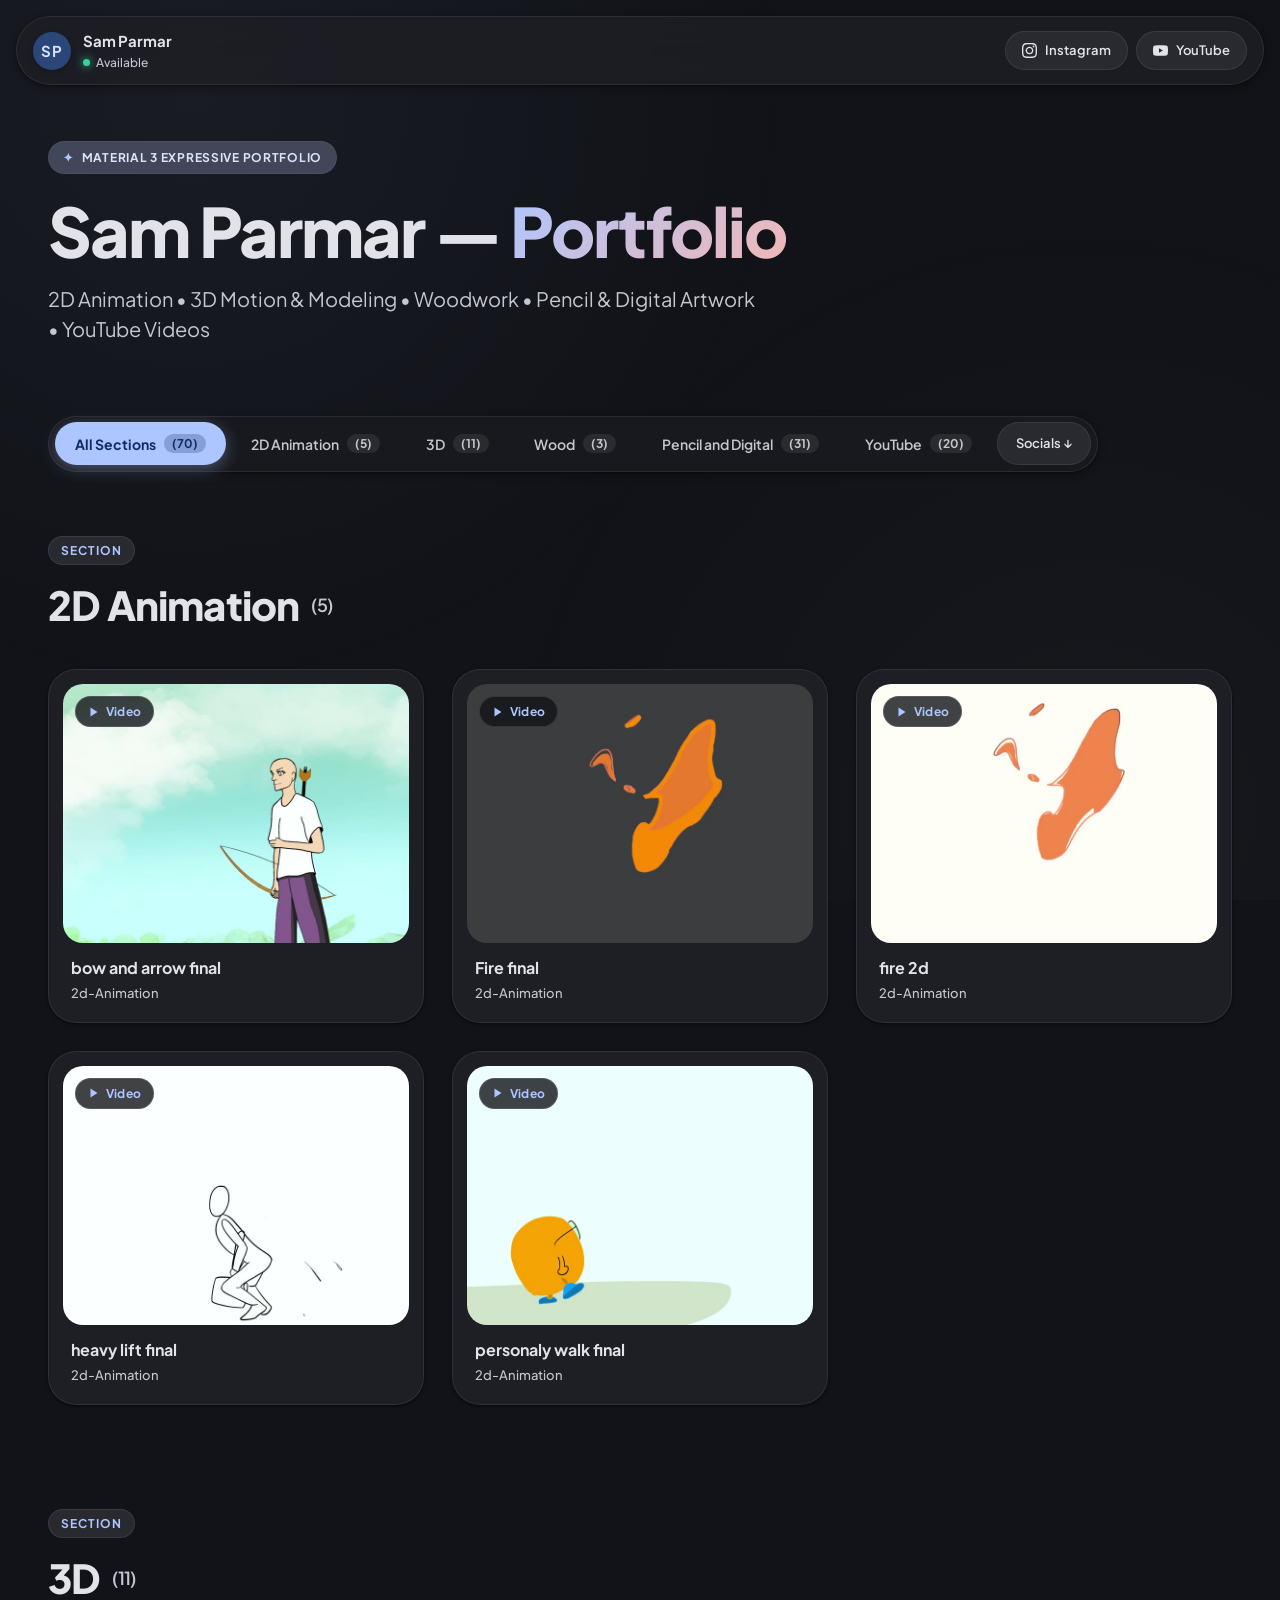
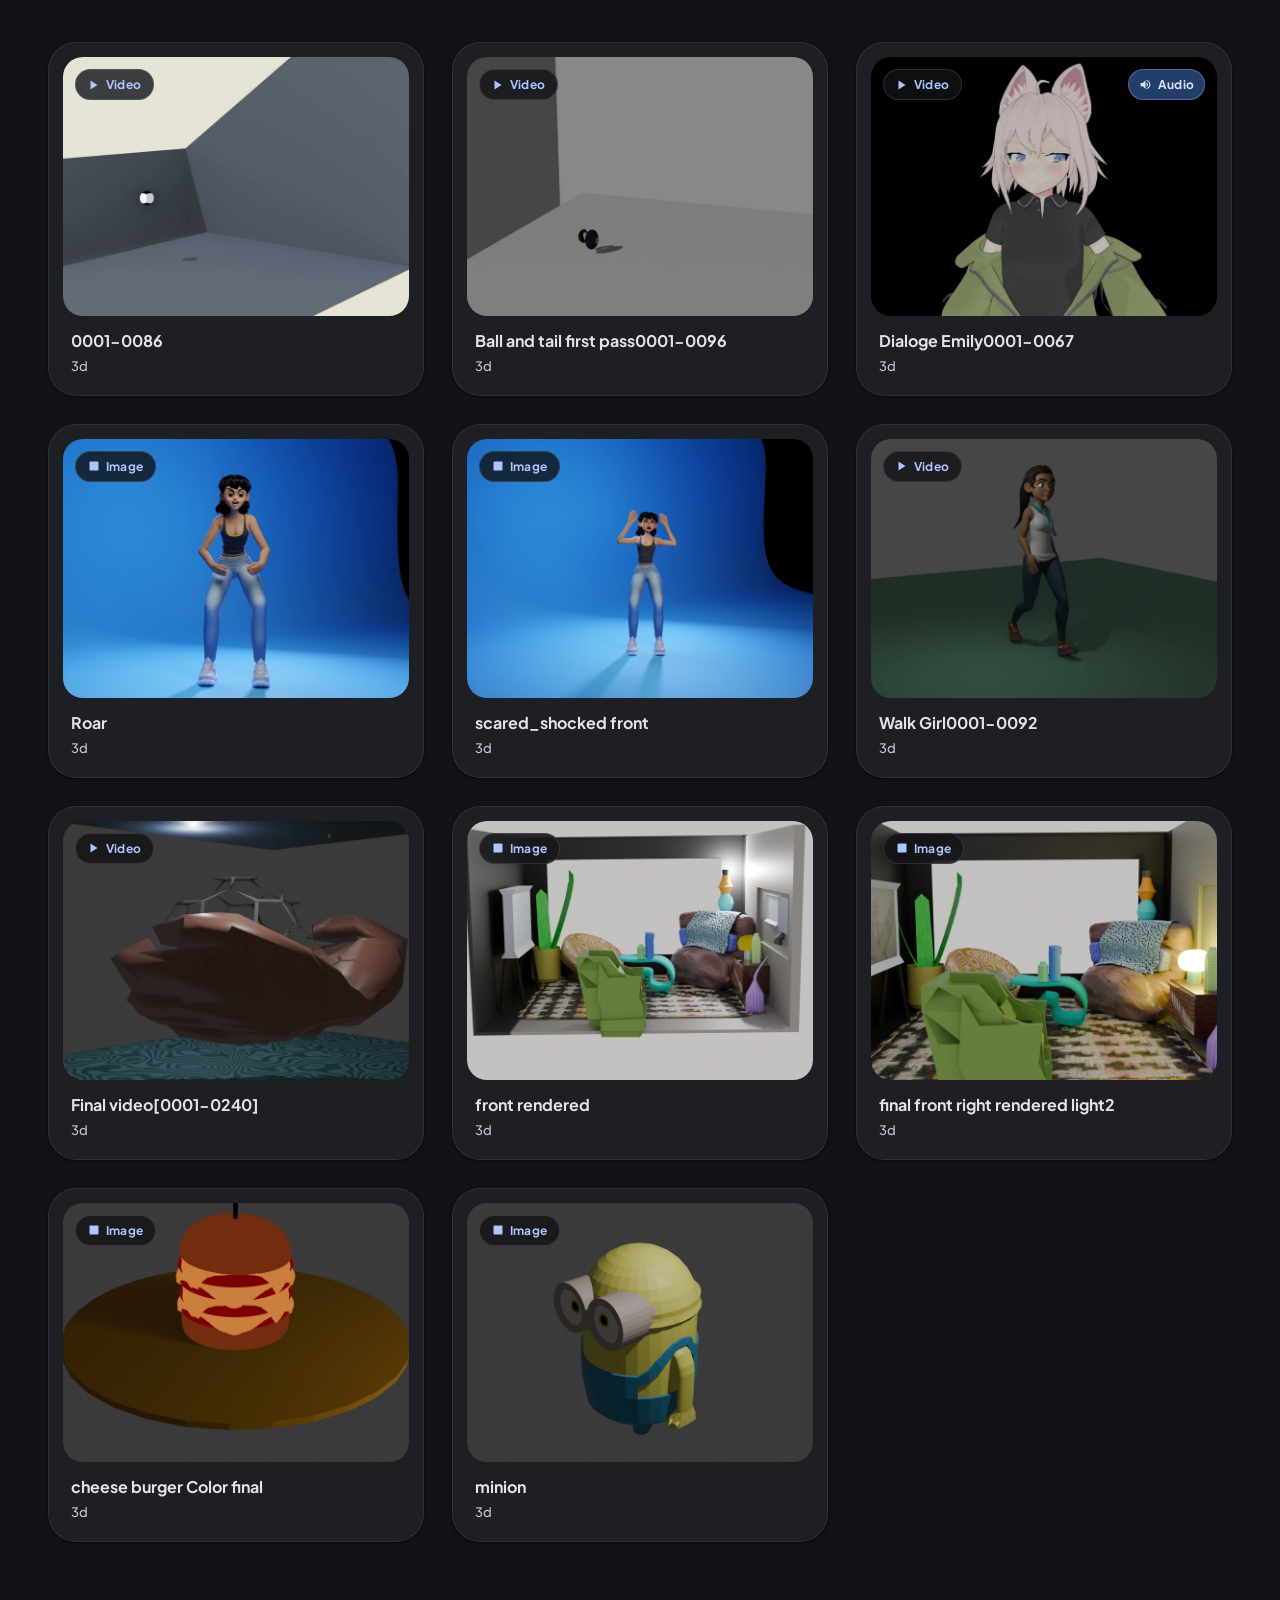
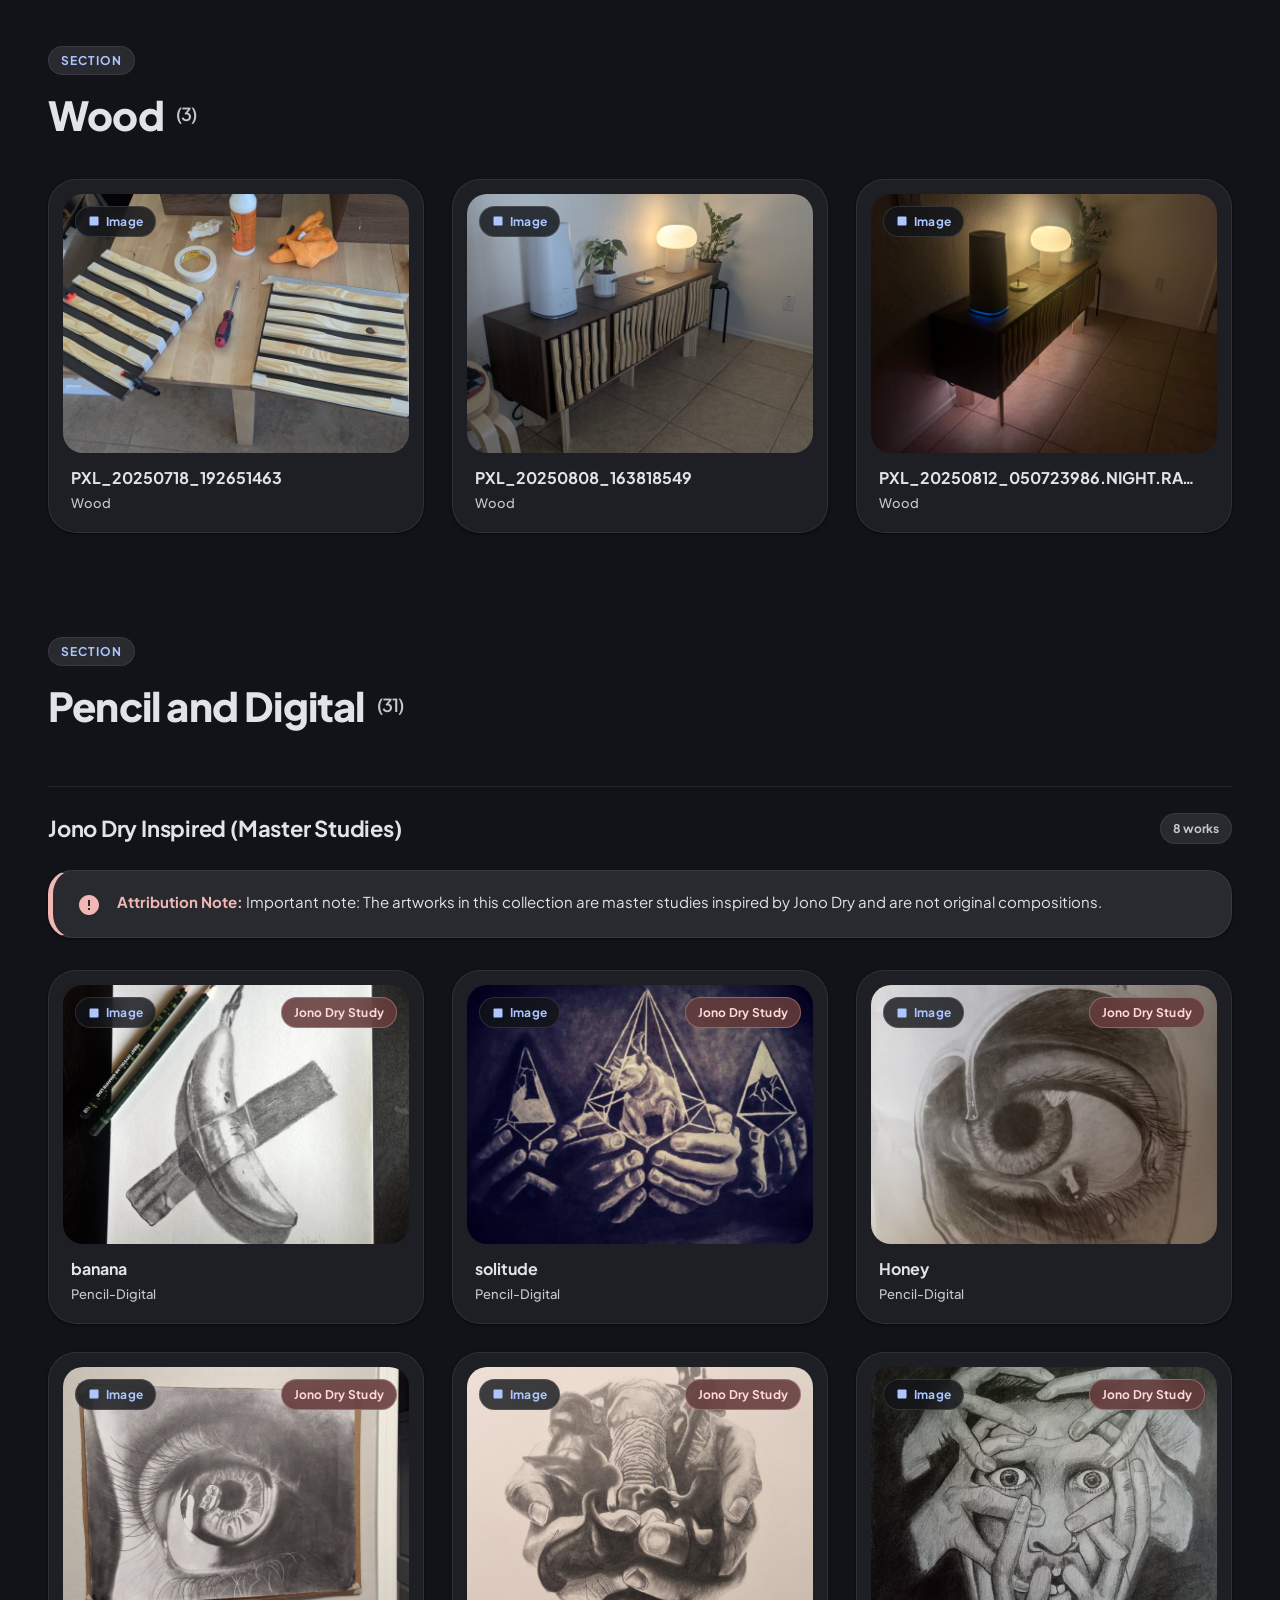
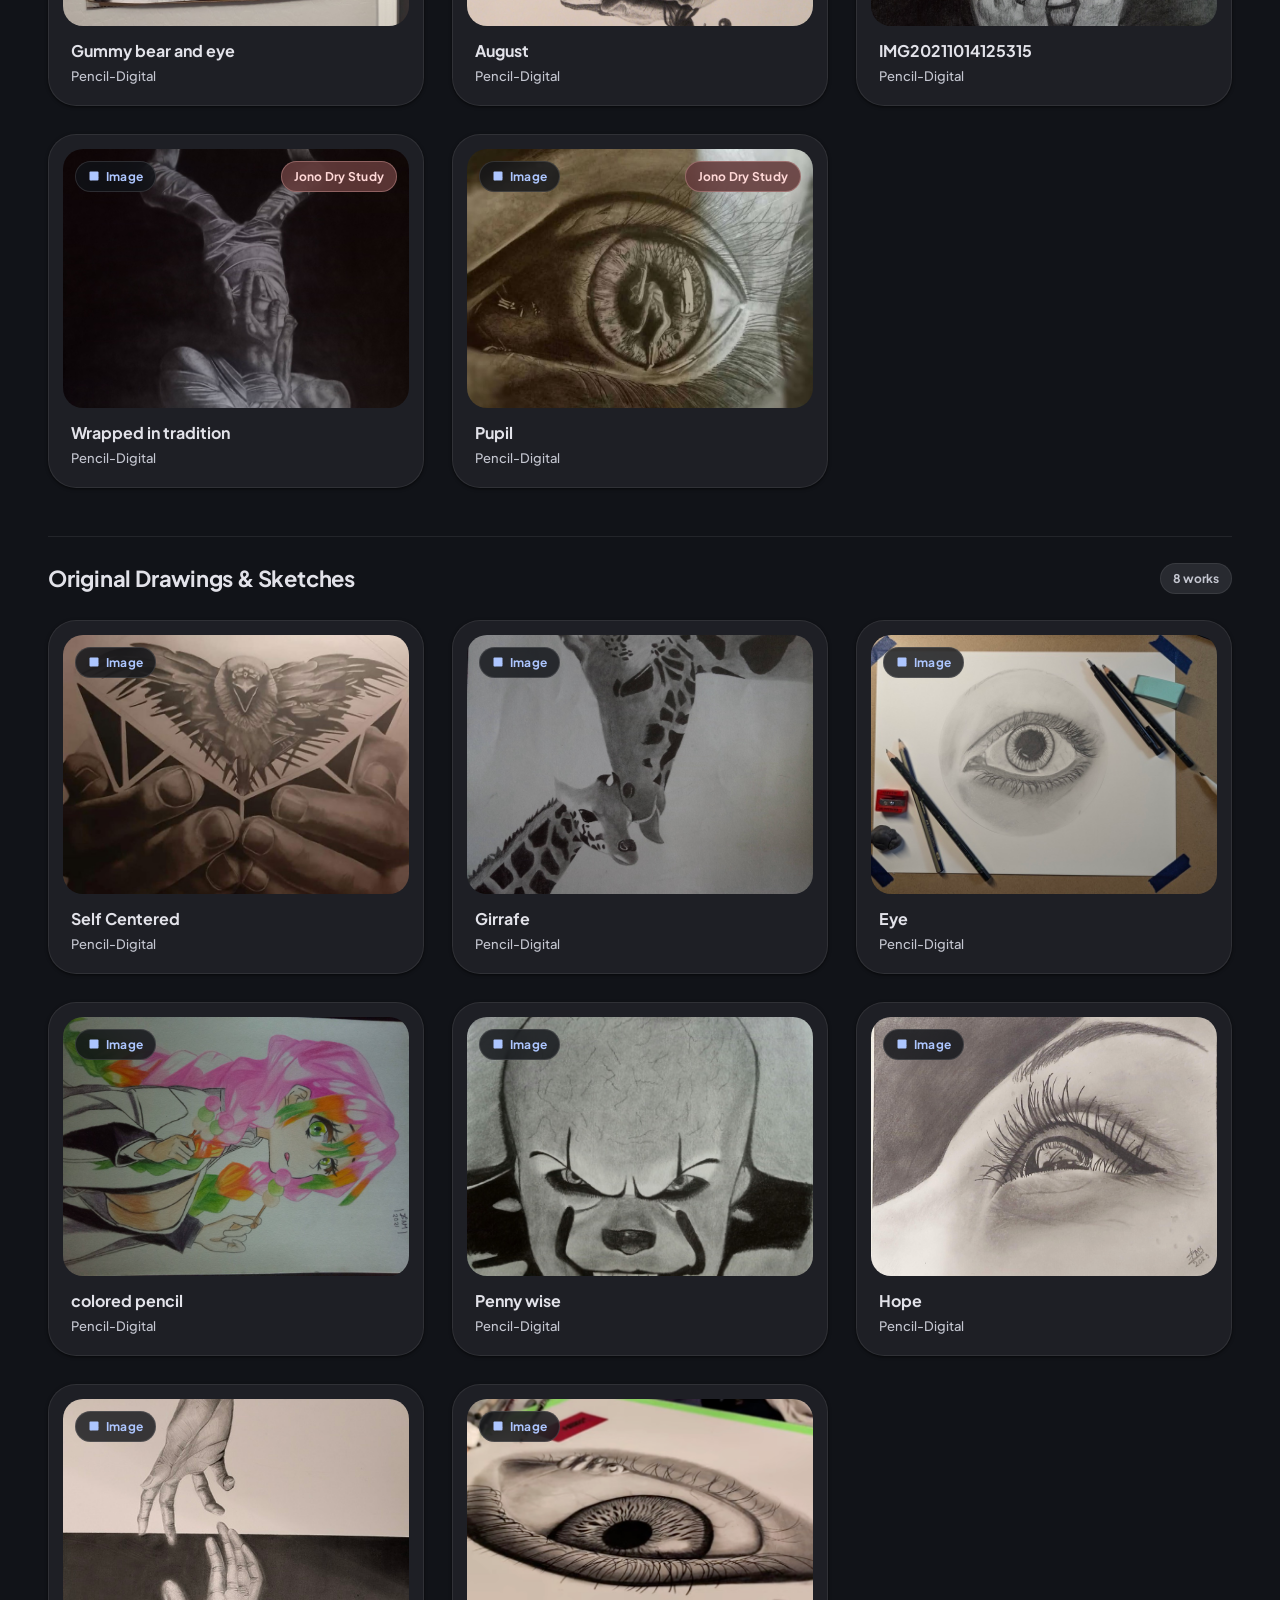
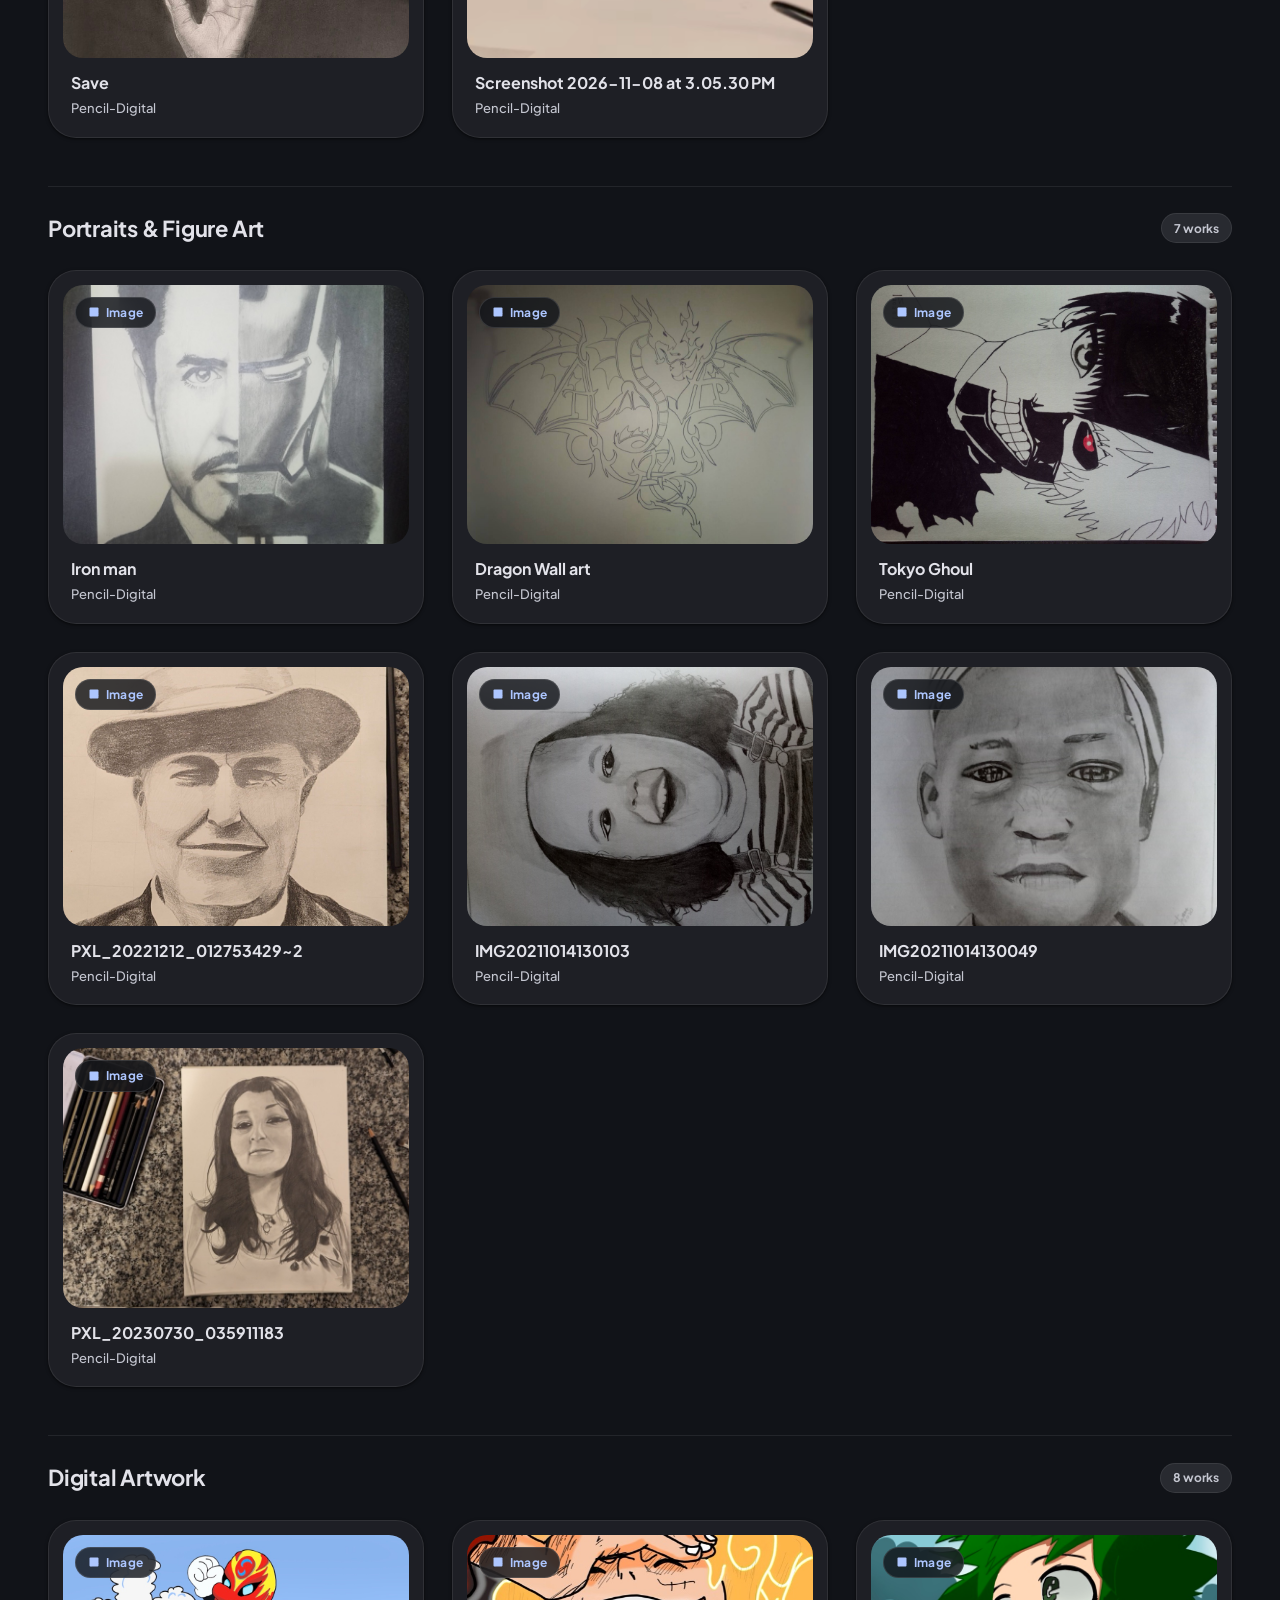
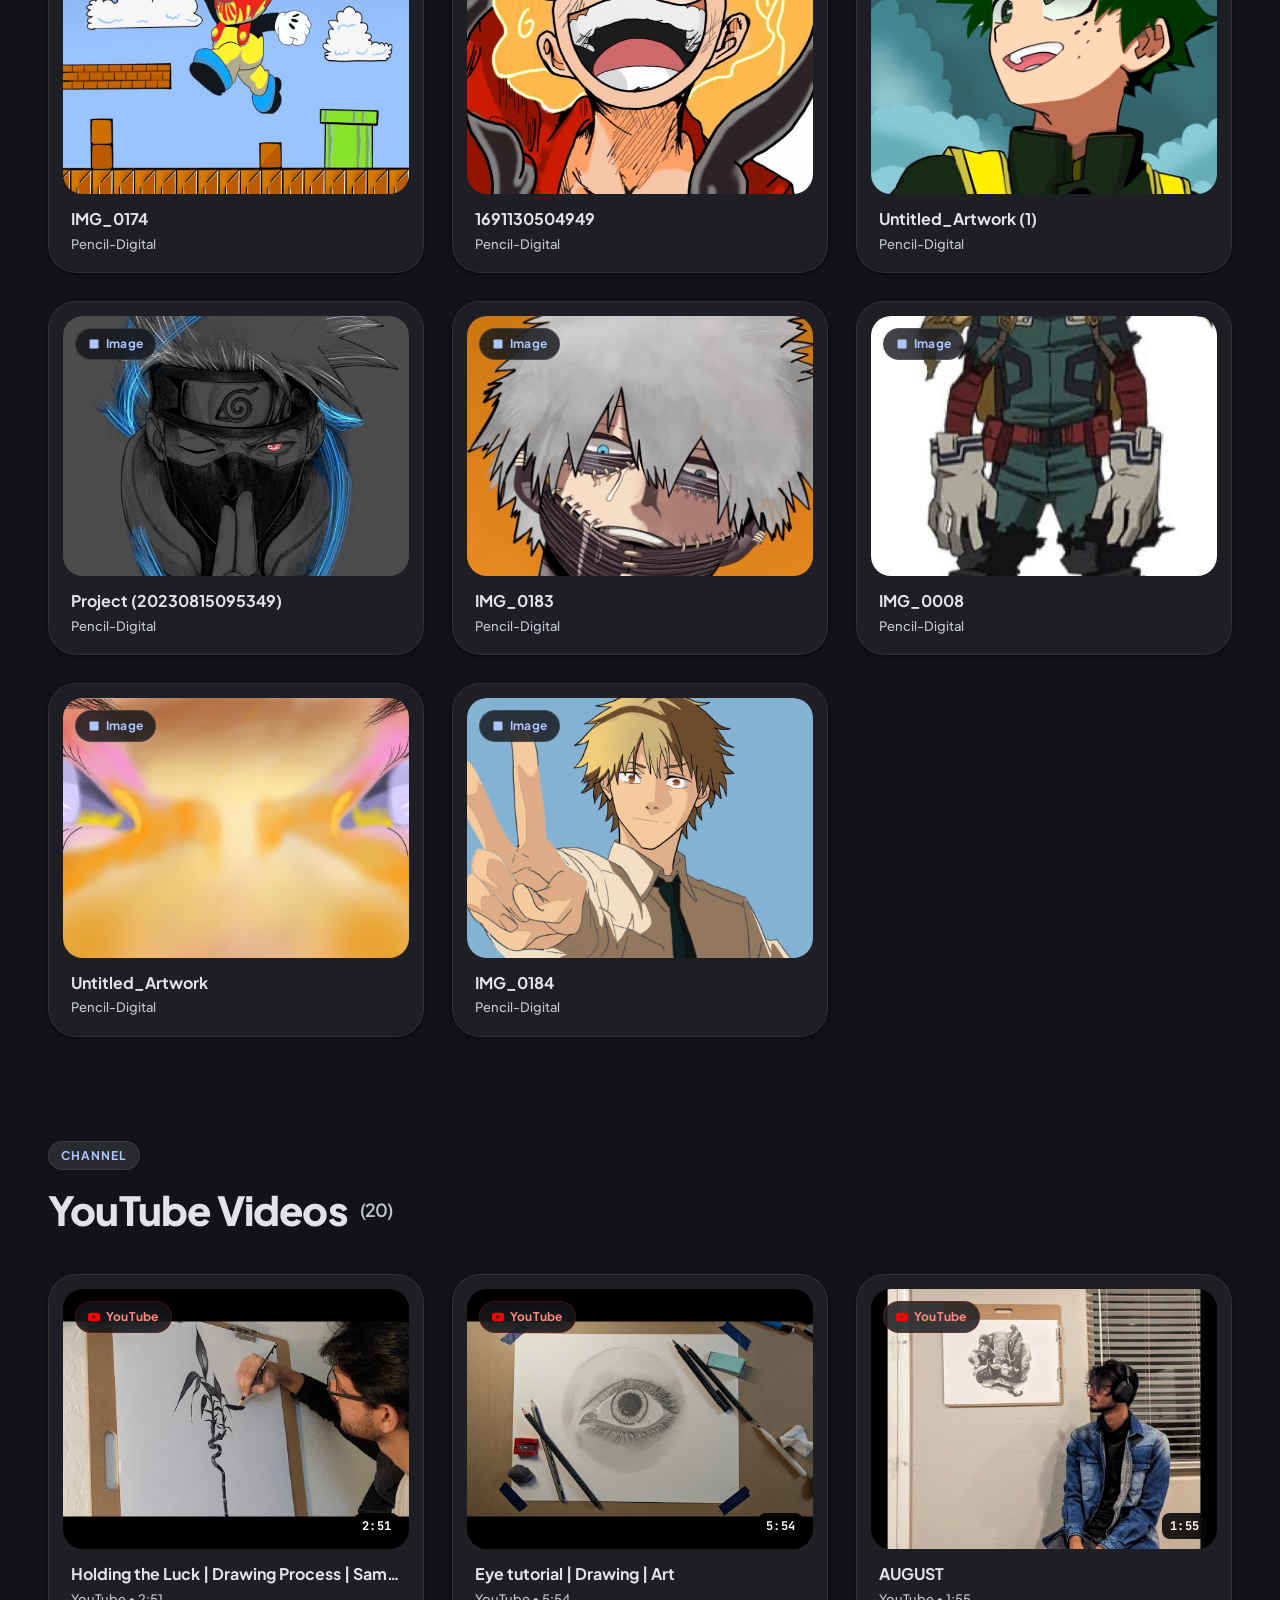
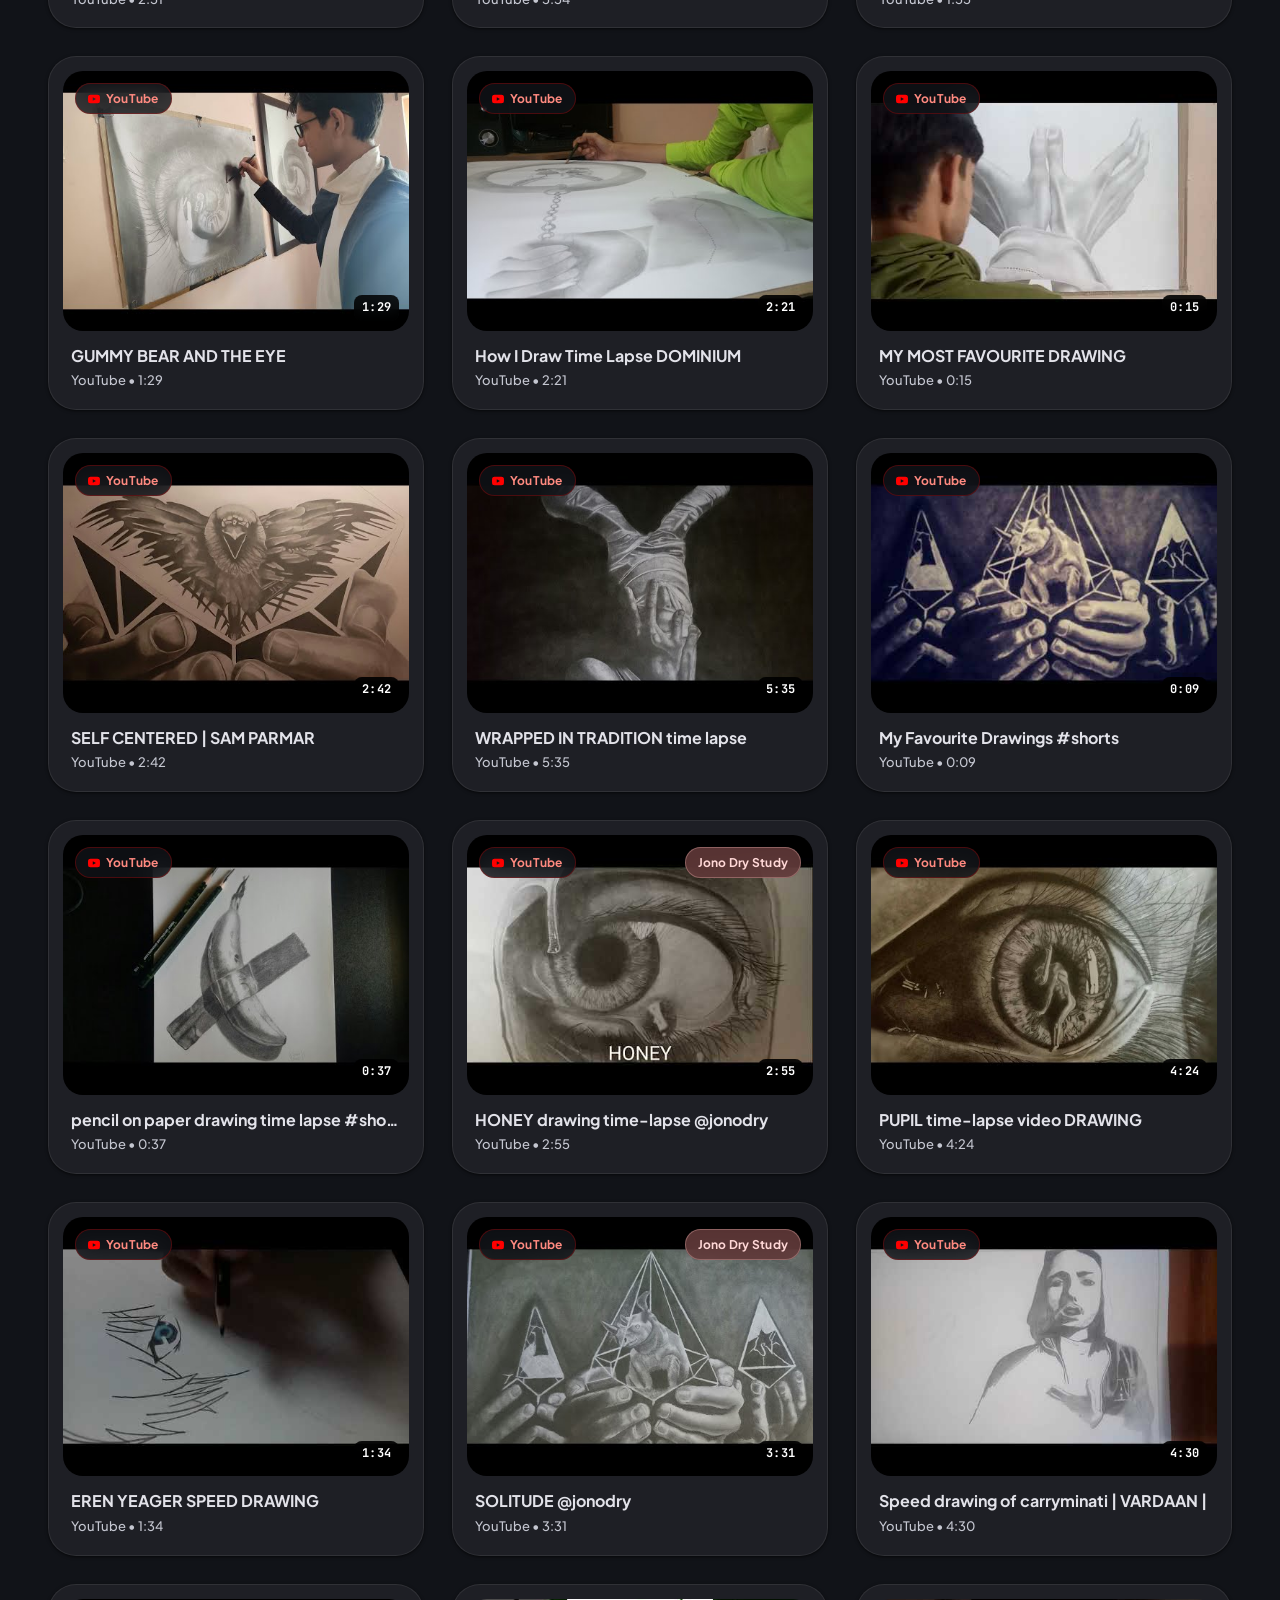
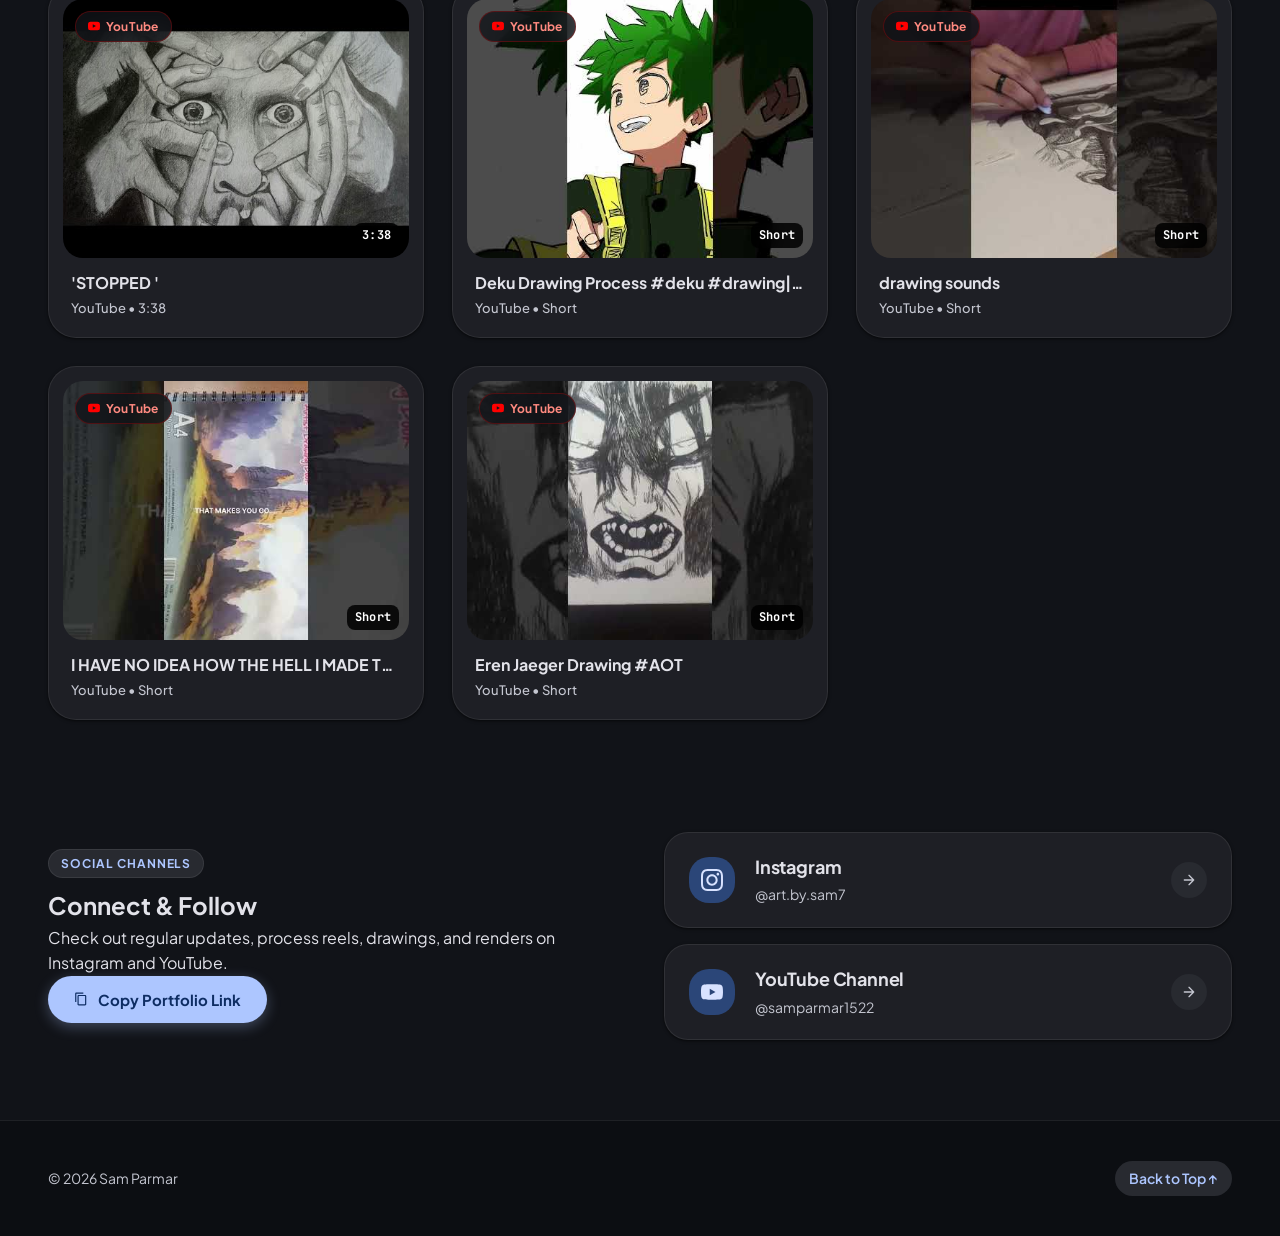
==== commit 6ef3ade0: "fix(audio): convert Dialoge Emily audio track from mp3 to web-compatible AAC with normalized volume " ====
--- a/index.html
+++ b/index.html
@@ -287,6 +287,10 @@
           <svg viewBox="0 0 24 24"><polygon points="5 3 19 12 5 21 5 3"></polygon></svg>
           <span>Video</span>
         </div>
+        <div class="audio-badge-pill" title="Has Dialogue Audio">
+          <svg viewBox="0 0 24 24"><path d="M3 9v6h4l5 5V4L7 9H3zm13.5 3c0-1.77-1.02-3.29-2.5-4.03v8.05c1.48-.73 2.5-2.25 2.5-4.02zM14 3.23v2.06c2.89.86 5 3.54 5 6.71s-2.11 5.85-5 6.71v2.06c4.01-.91 7-4.49 7-8.77s-2.99-7.86-7-8.77z"/></svg>
+          <span>Audio</span>
+        </div>
         
         <div class="card-play-hint">
           <div class="play-bubble">
--- a/styles.css
+++ b/styles.css
@@ -803,6 +803,33 @@
   color: #ffffff;
 }
 
+/* Audio Feature Pill */
+.audio-badge-pill {
+  position: absolute;
+  top: 0.75rem;
+  right: 0.75rem;
+  z-index: 3;
+  display: inline-flex;
+  align-items: center;
+  gap: 0.375rem;
+  padding: 0.3125rem 0.625rem;
+  border-radius: var(--md-sys-shape-corner-full);
+  background: rgba(43, 70, 120, 0.88);
+  backdrop-filter: blur(12px);
+  -webkit-backdrop-filter: blur(12px);
+  border: 1px solid rgba(173, 198, 255, 0.35);
+  color: #d8e2ff;
+  font-size: 0.75rem;
+  font-weight: 700;
+  letter-spacing: 0.02em;
+}
+
+.audio-badge-pill svg {
+  width: 13px;
+  height: 13px;
+  fill: currentColor;
+}
+
 /* Card Body */
 .card-body {
   padding: 0.875rem 0.5rem 0.25rem;
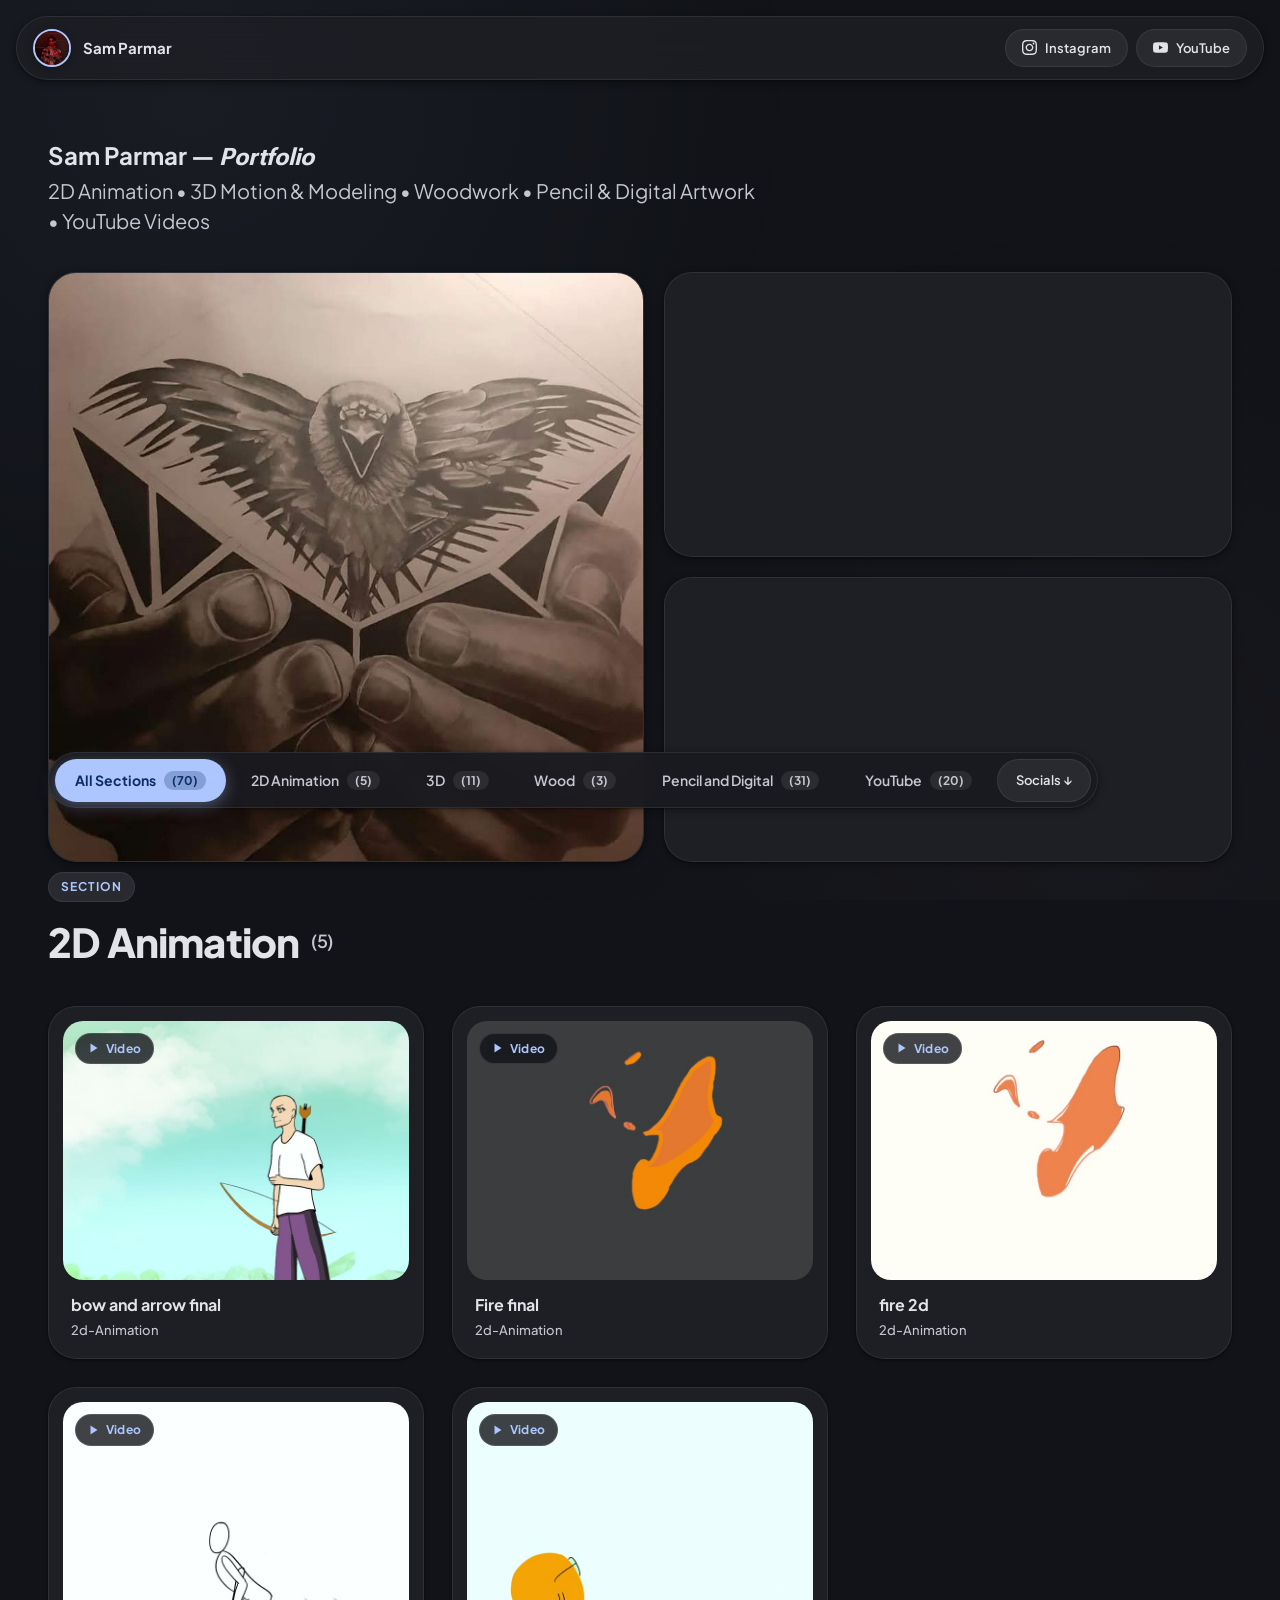
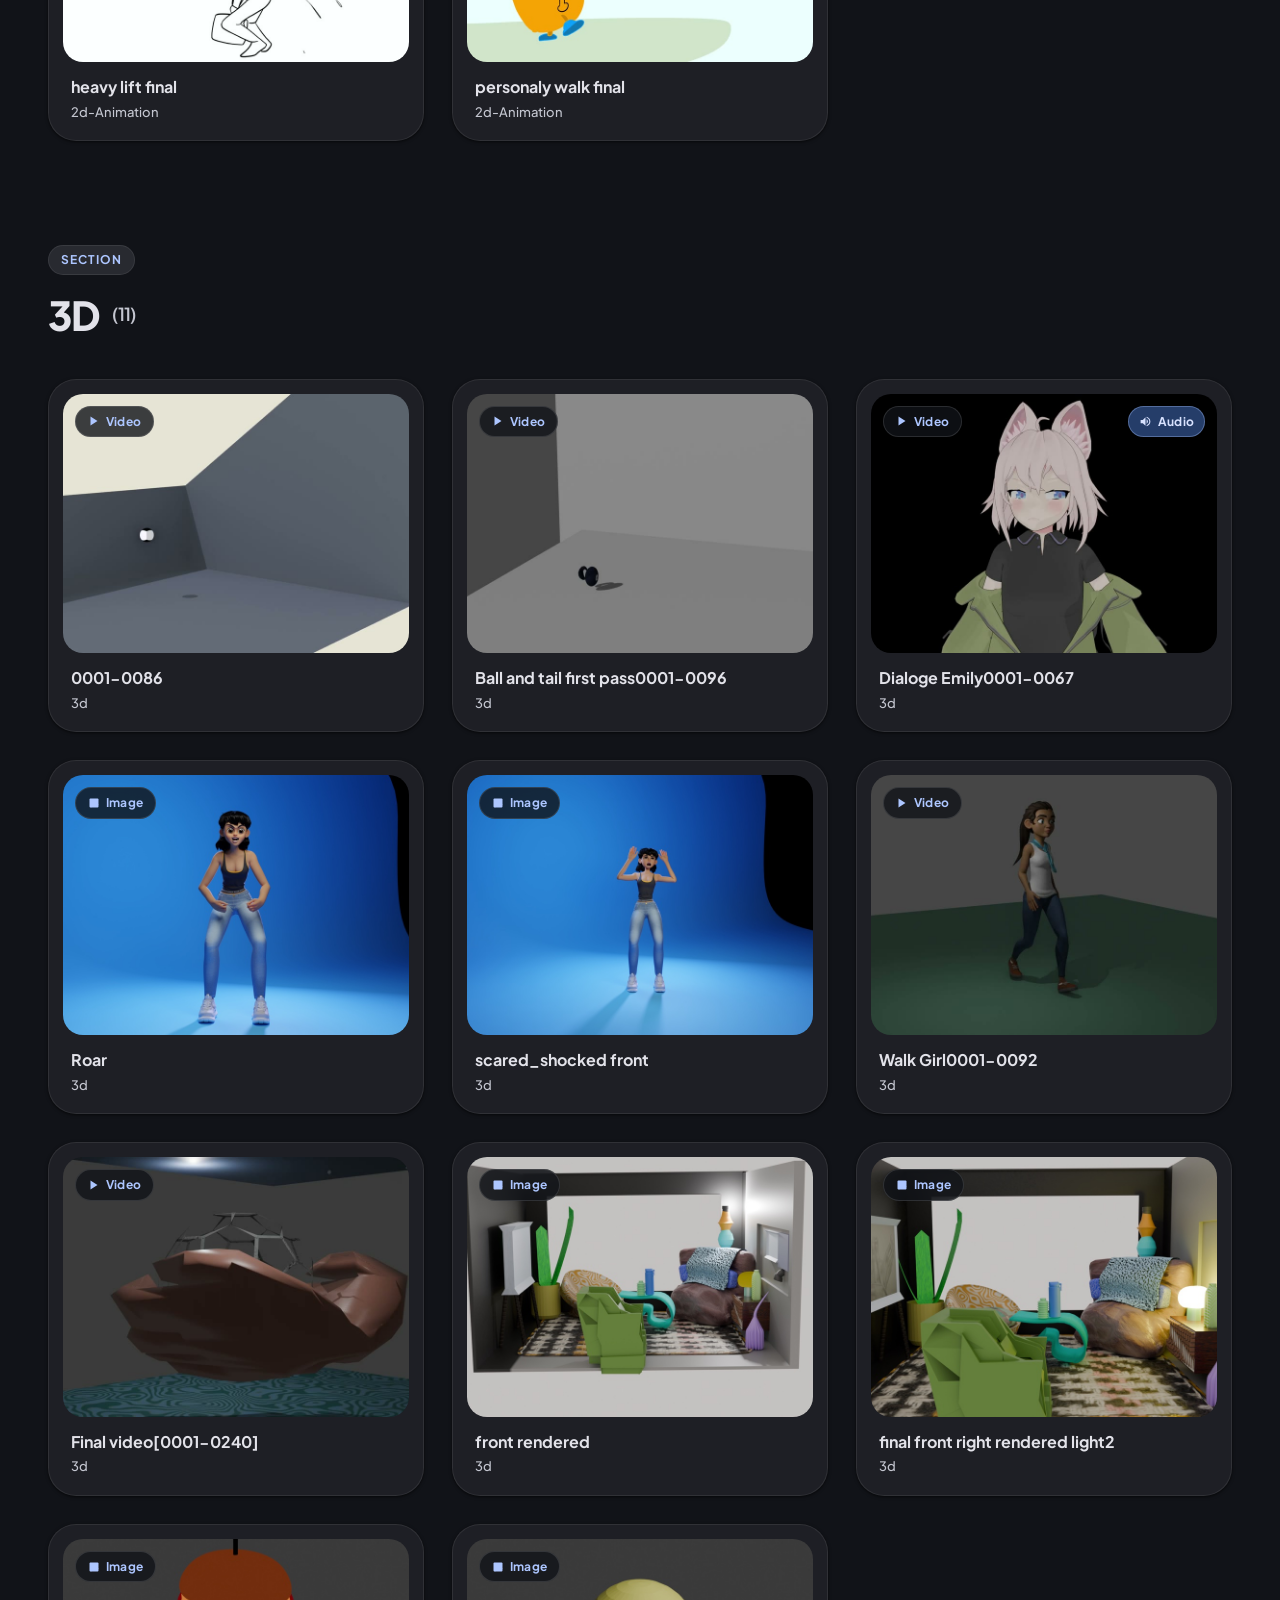
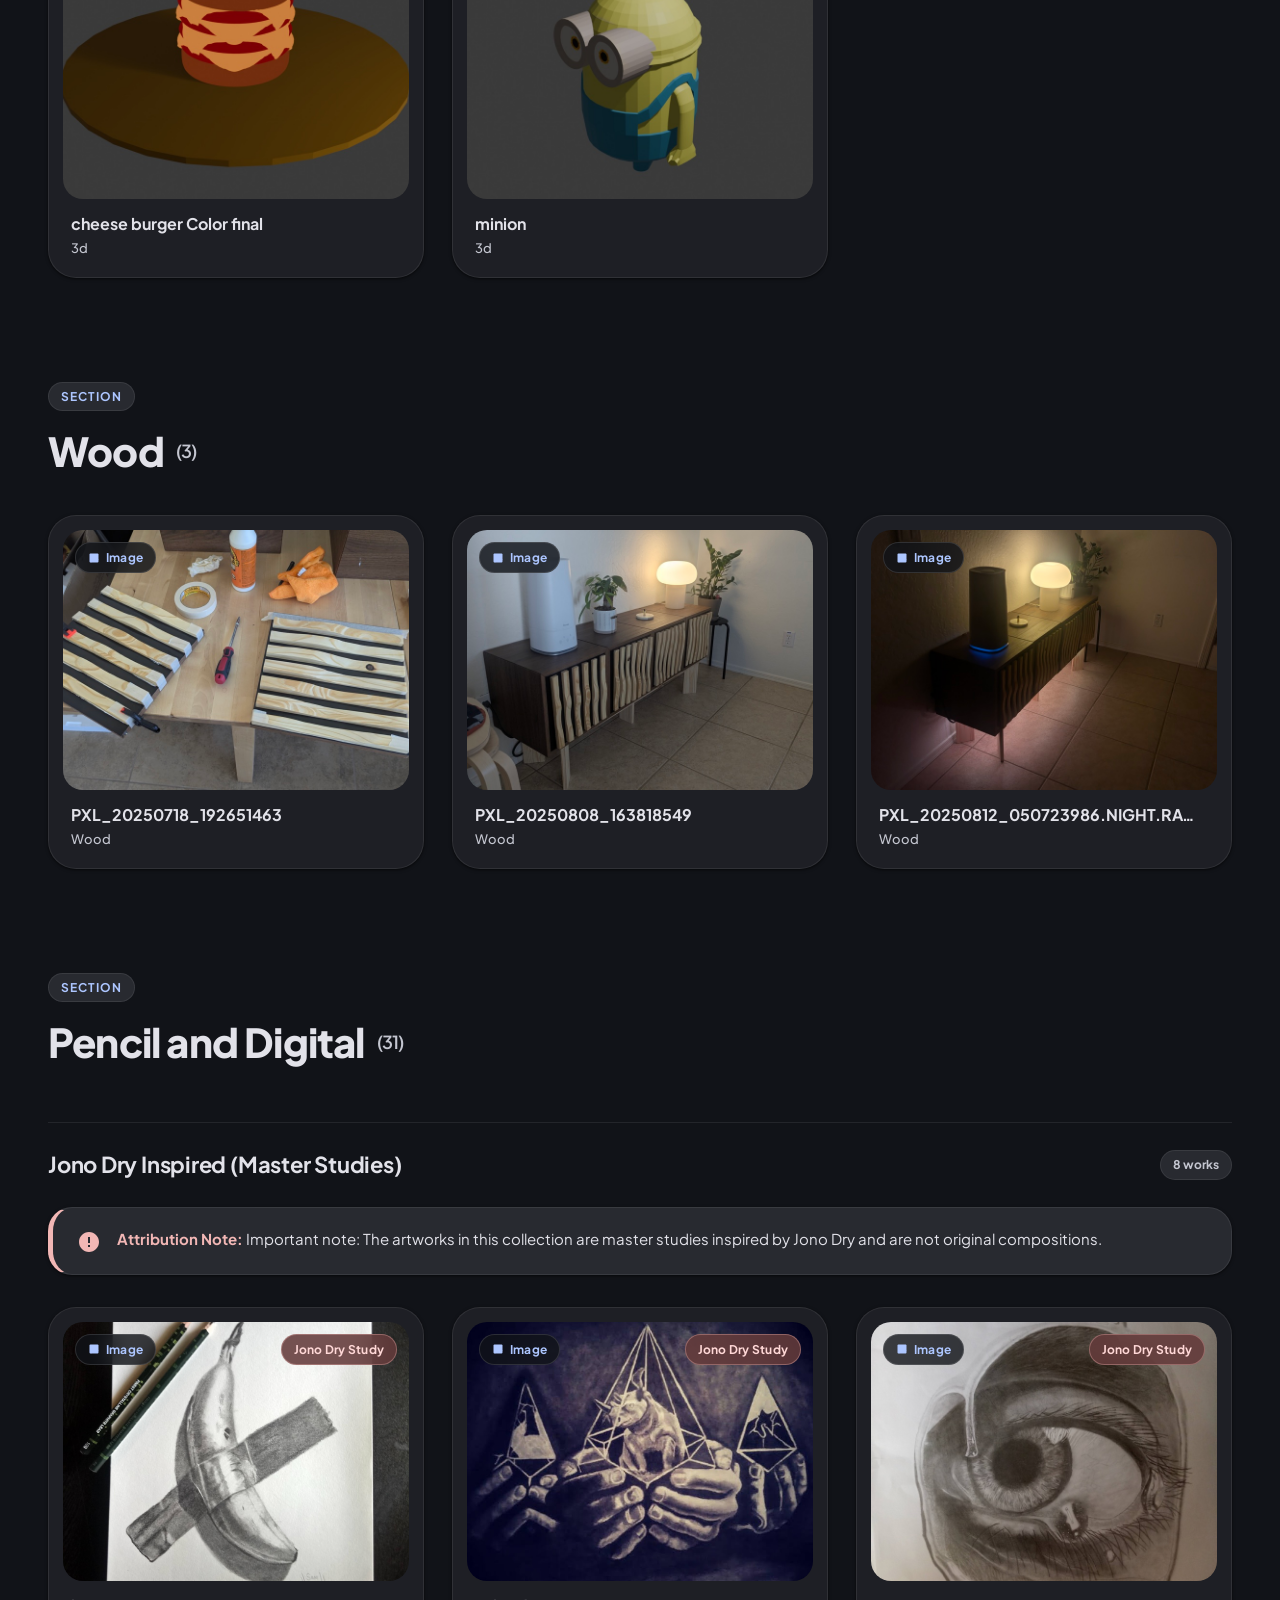
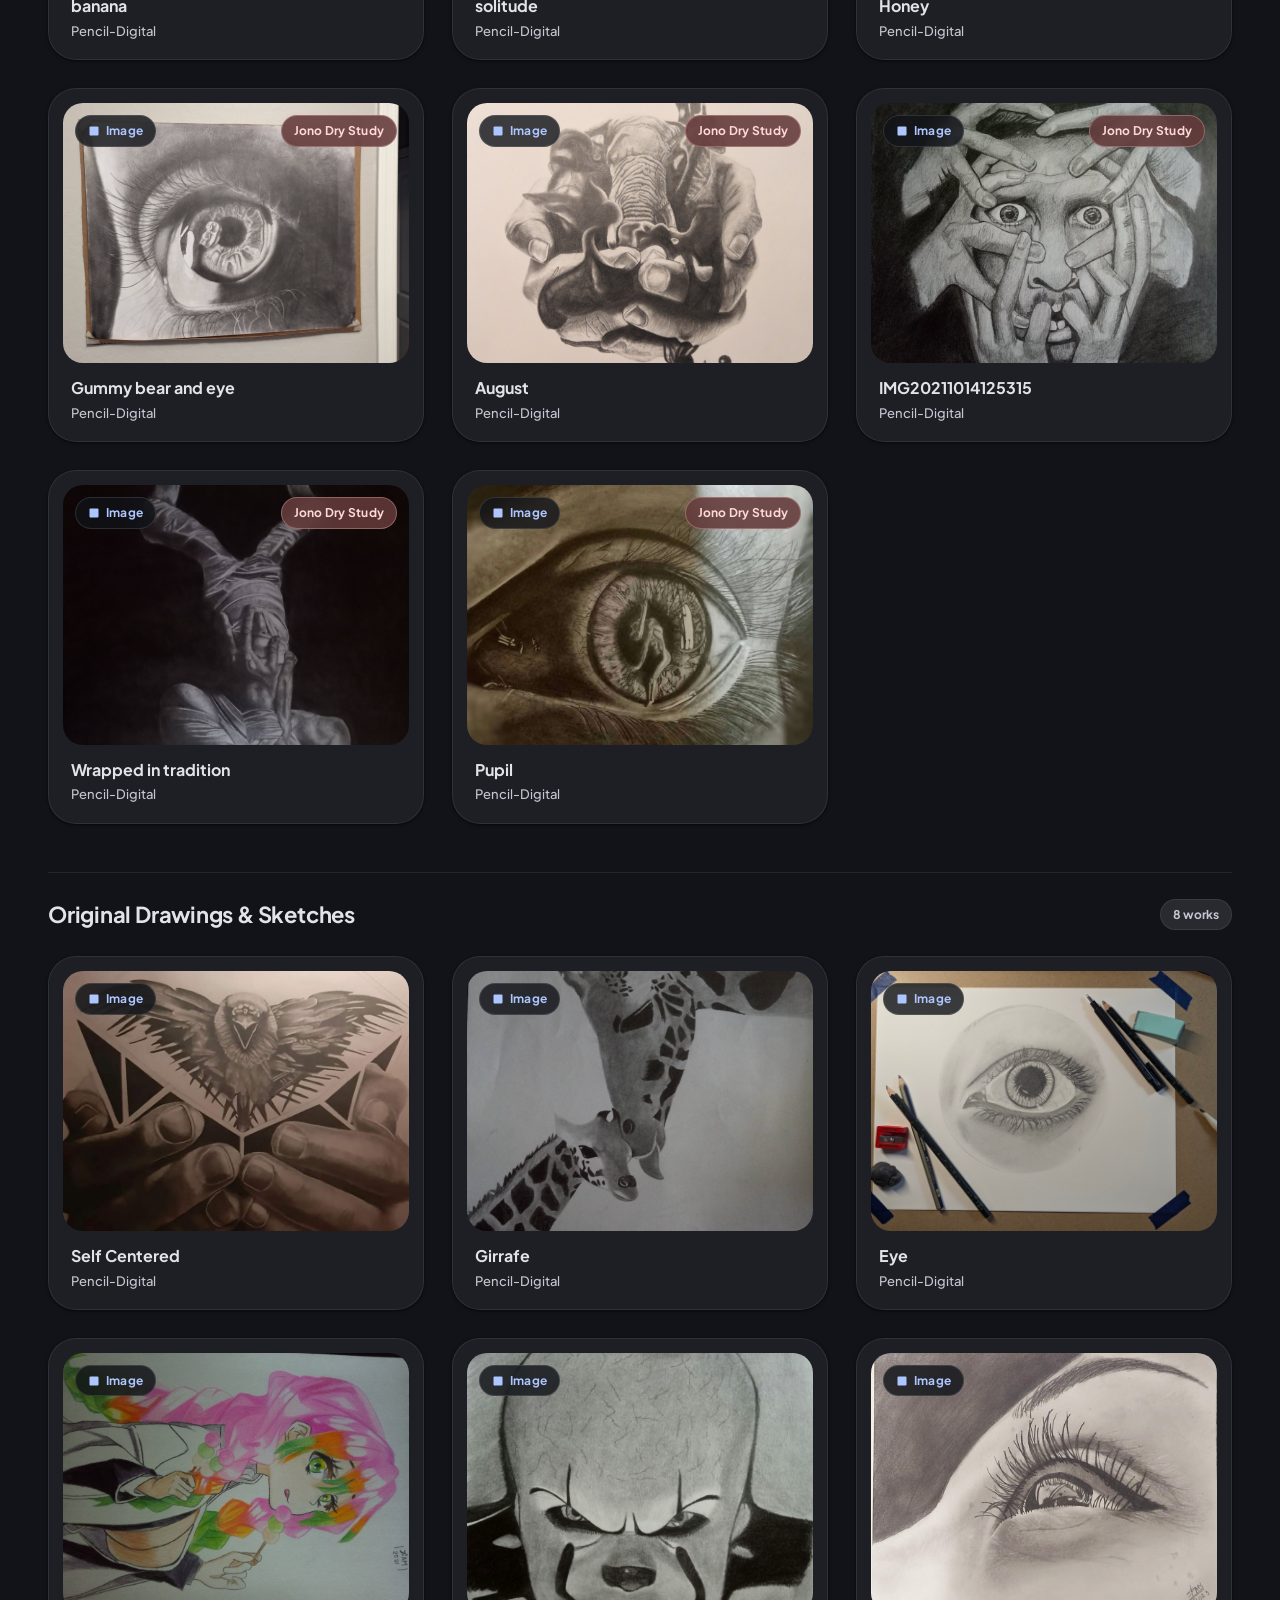
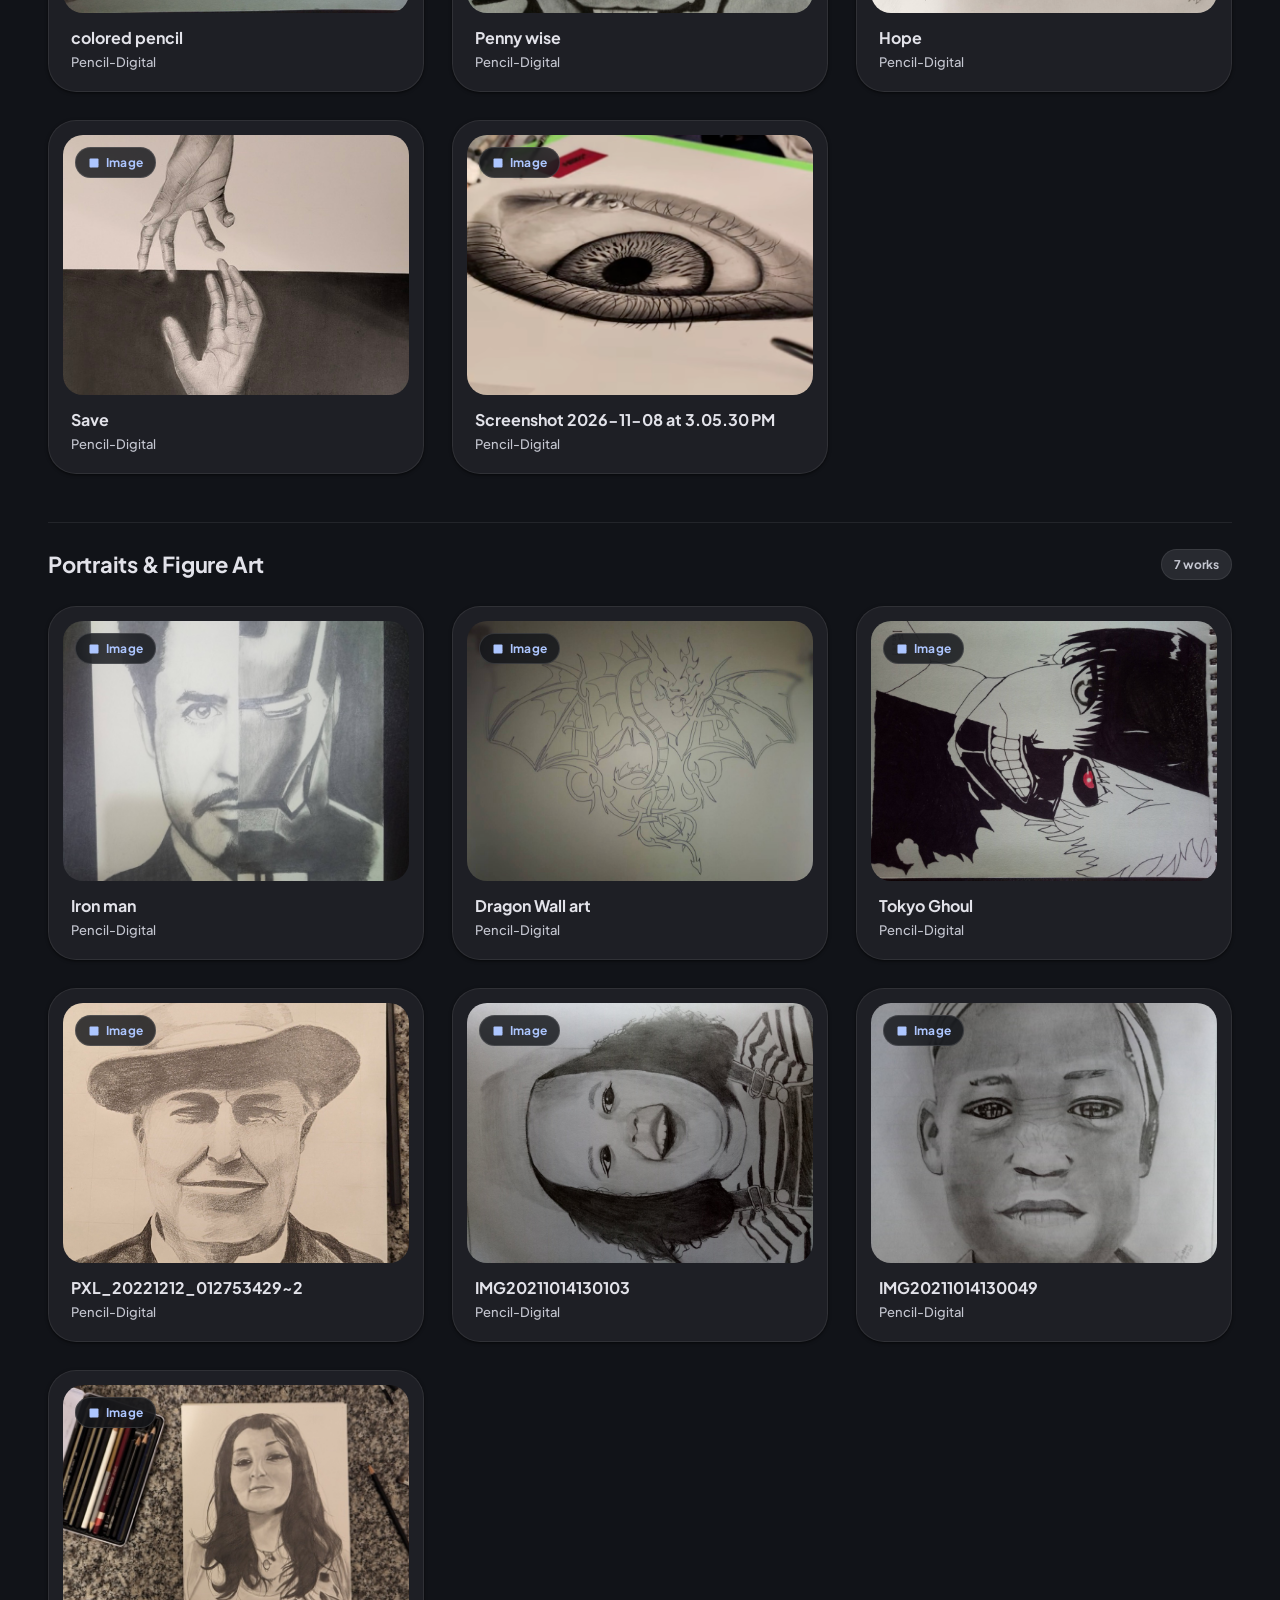
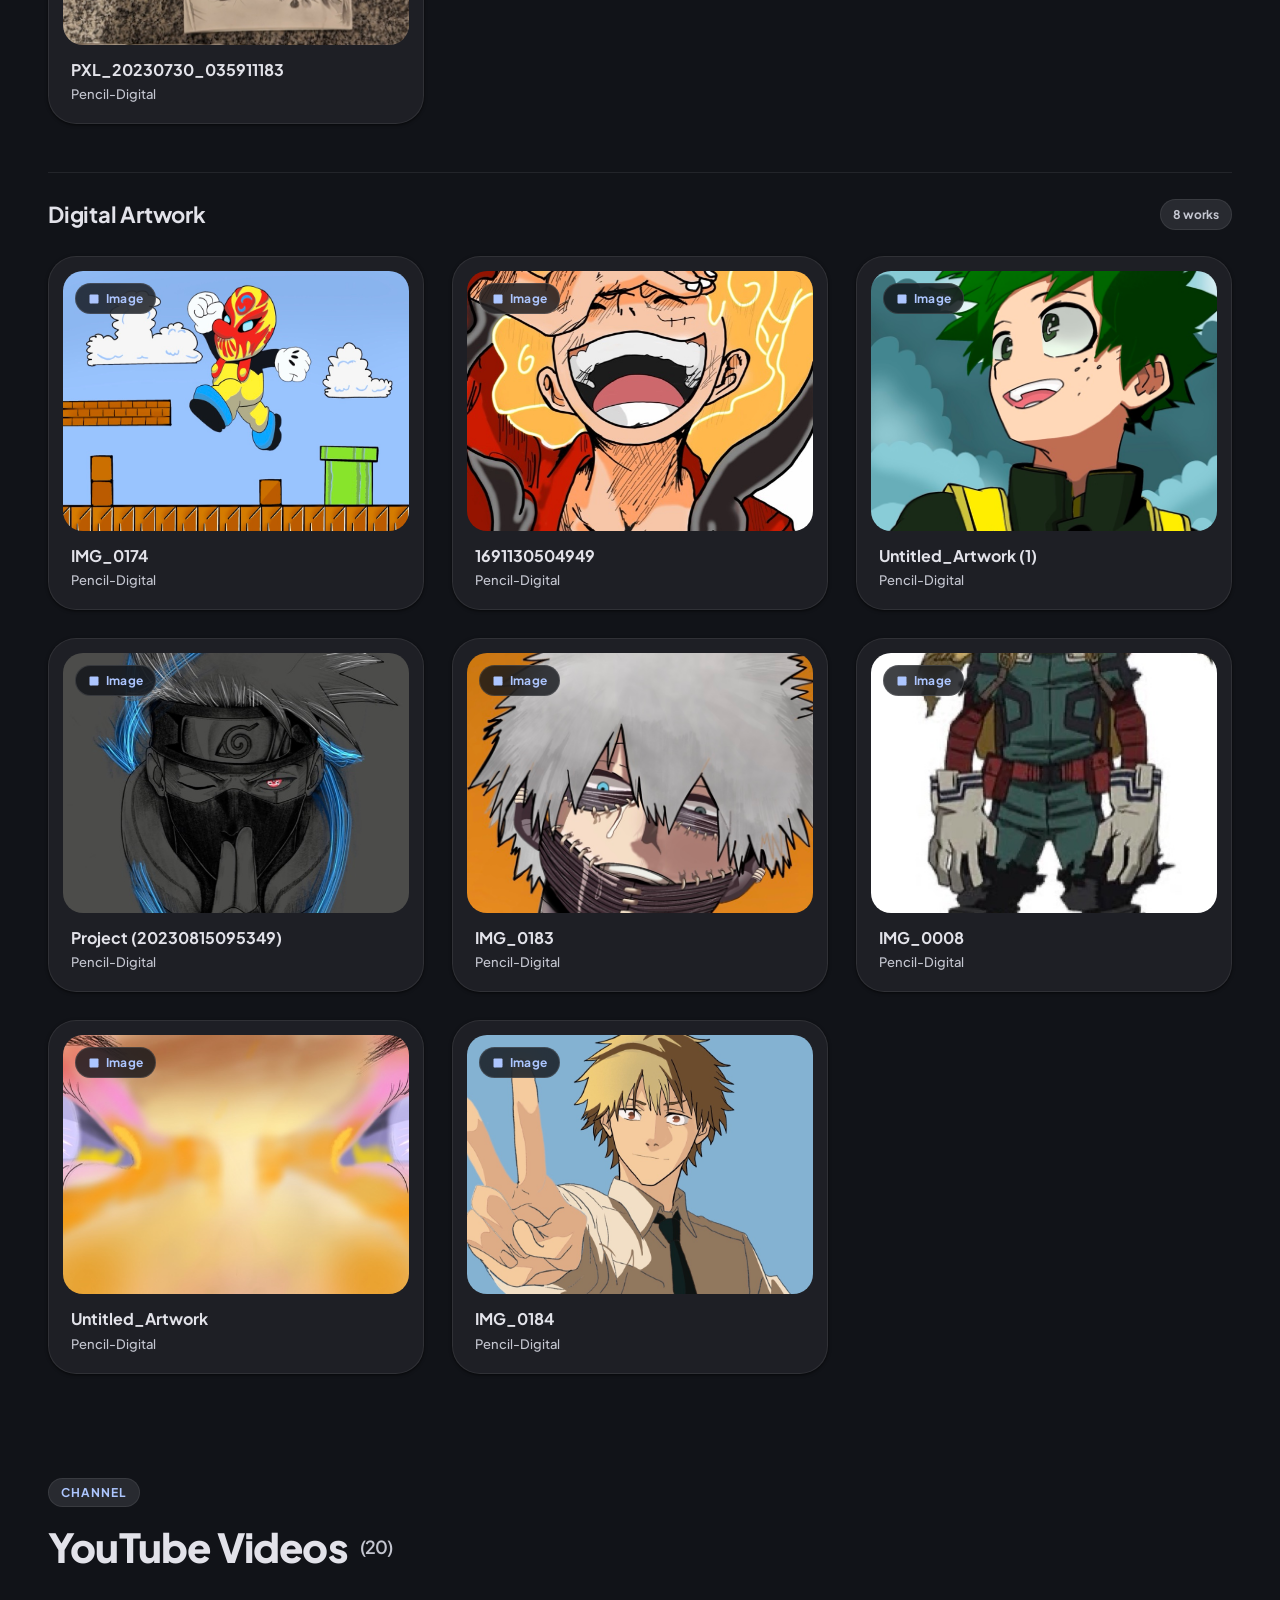
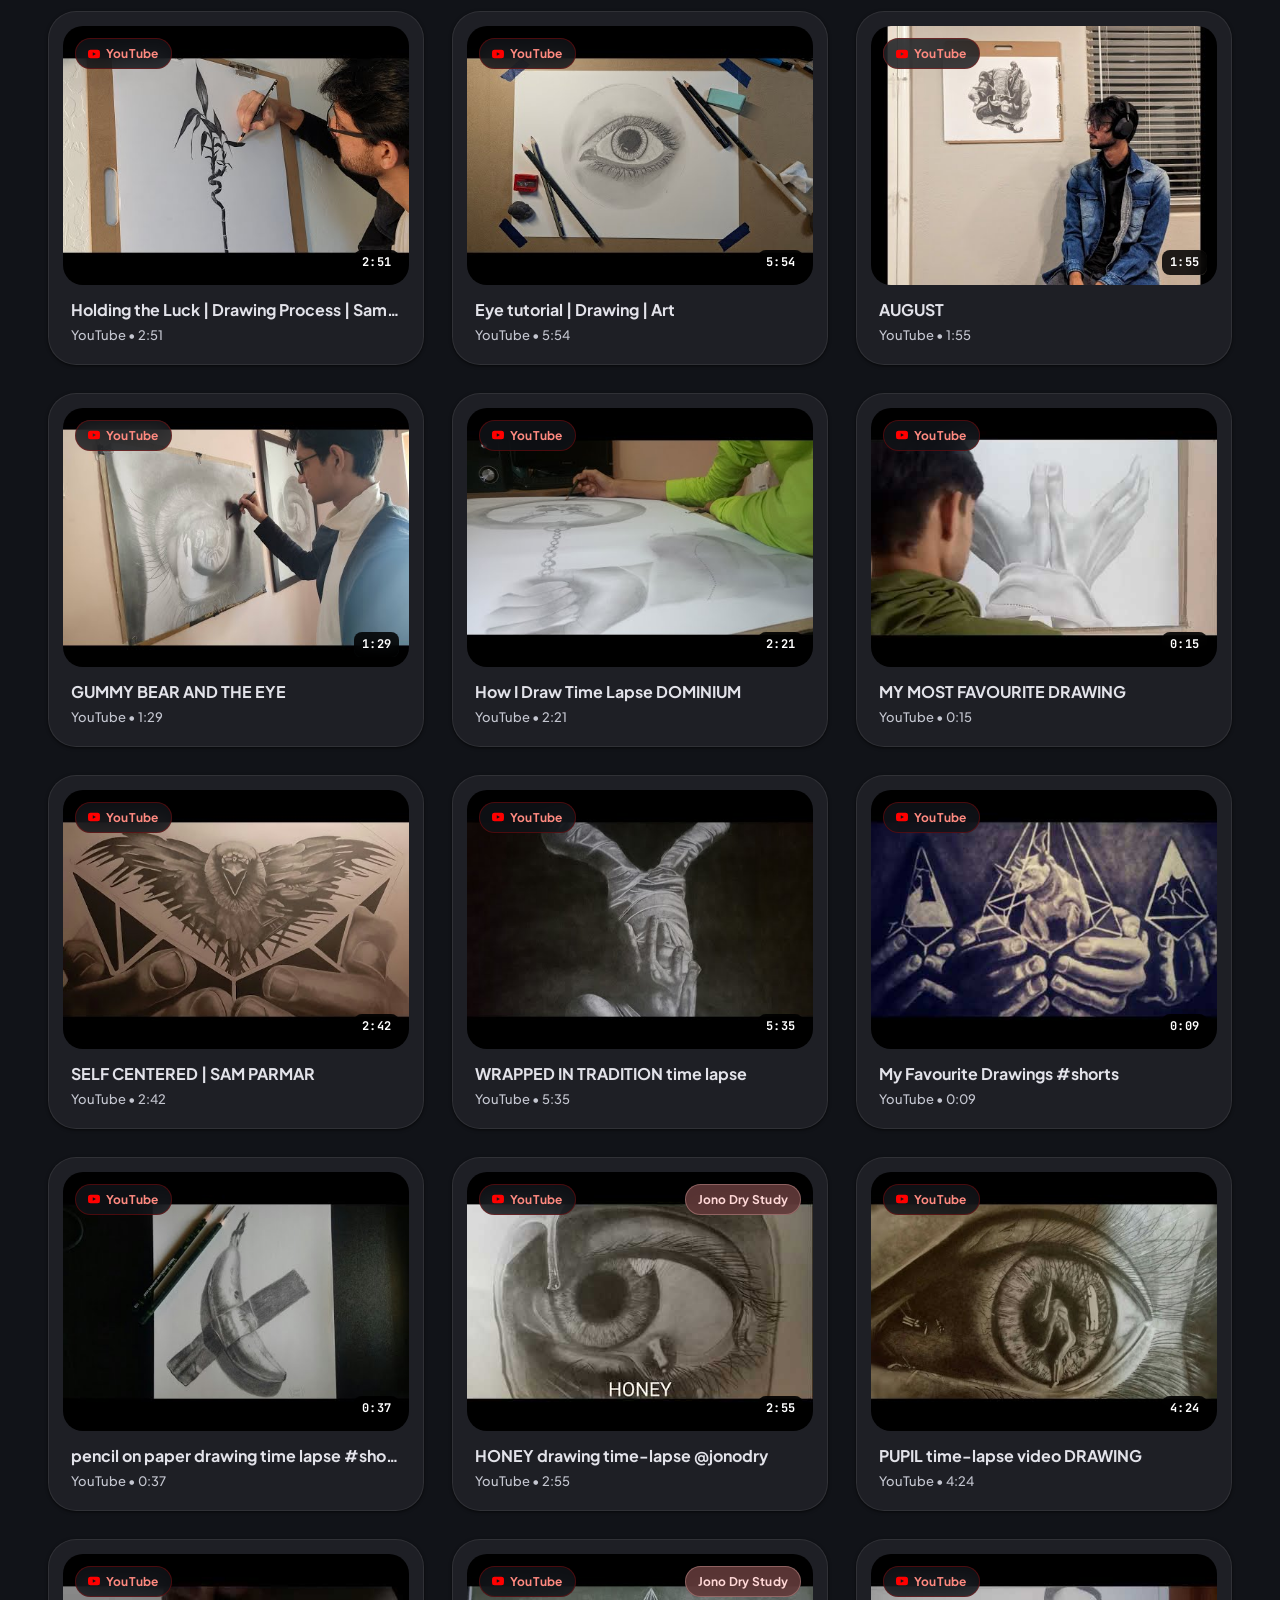
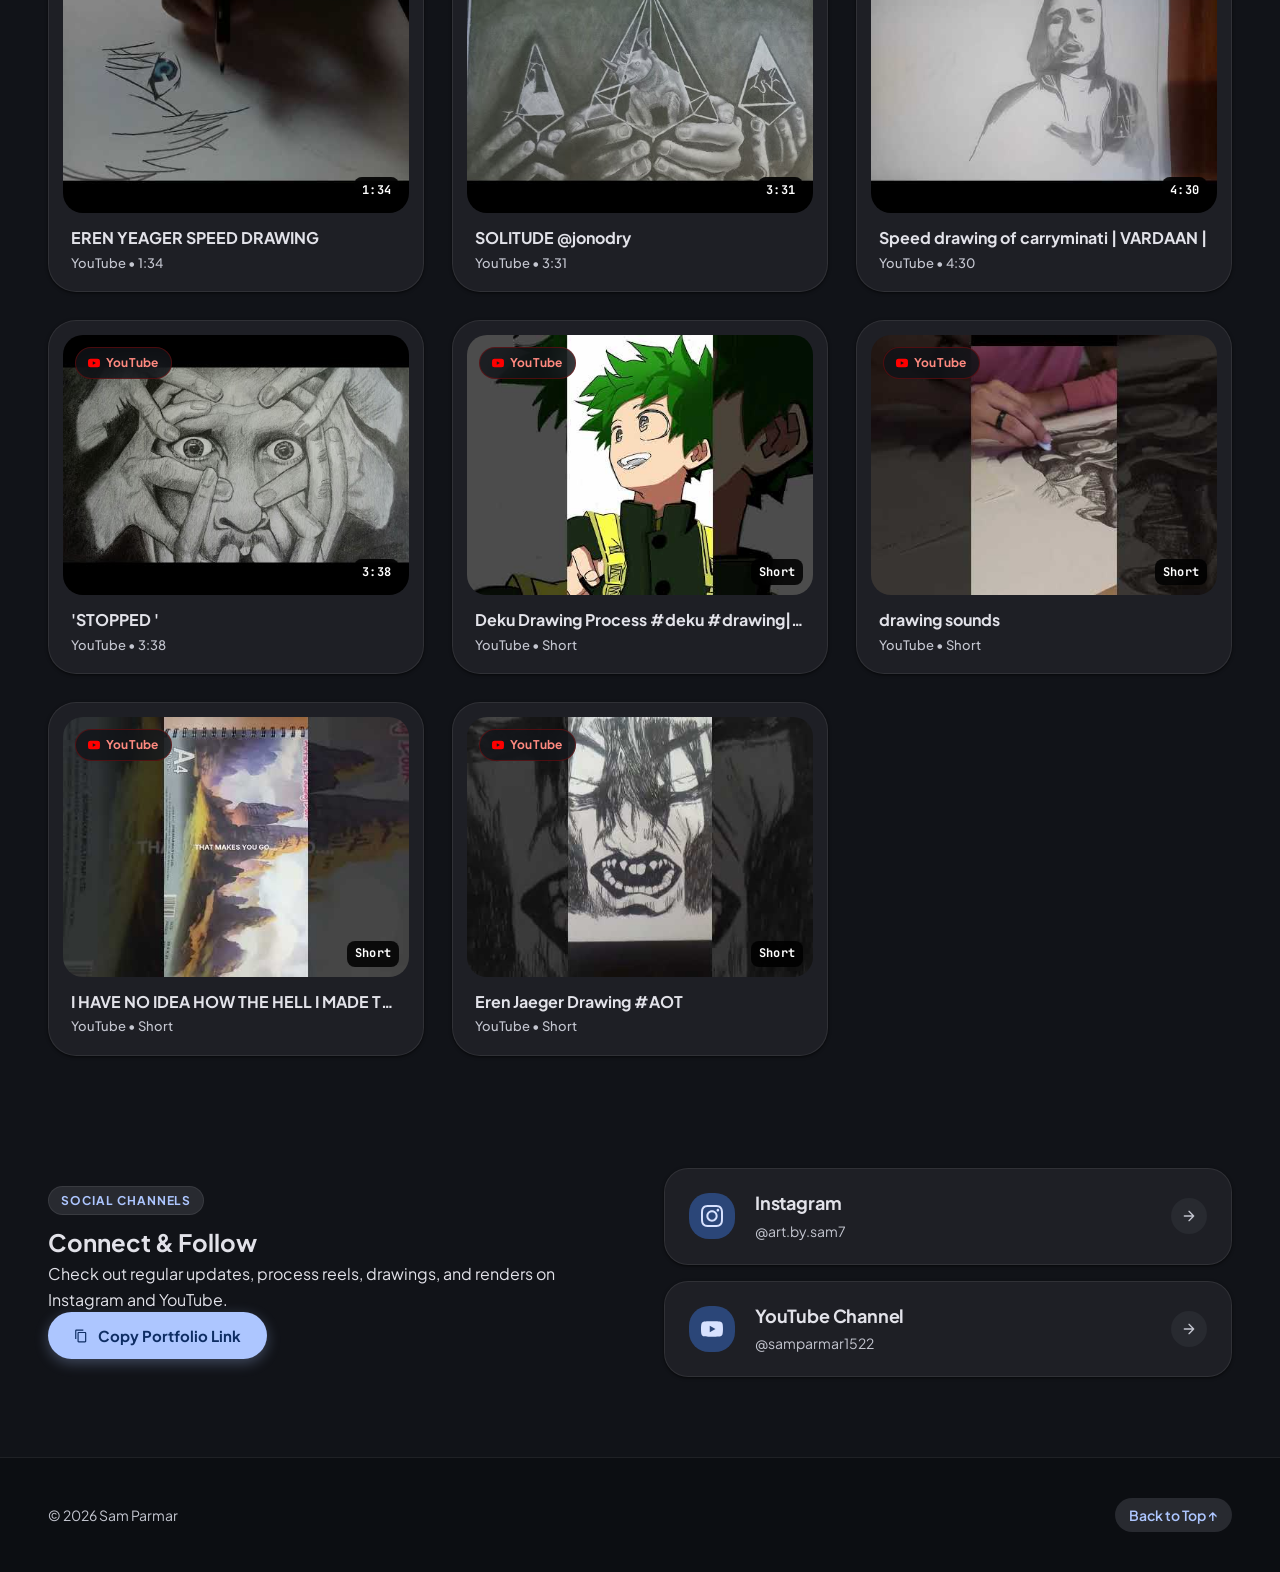
==== commit d26d2f76: "feat: add top visual bento collage of Self Centered, Bow & Arrow, and Dialoge Emily; set user profil" ====
--- a/index.html
+++ b/index.html
@@ -32,13 +32,9 @@
     <div class="container">
       <nav class="nav-inner" aria-label="Main Navigation">
         <a href="#top" class="brand-badge">
-          <div class="brand-monogram">SP</div>
+          <img src="assets/avatar.jpg" alt="Sam Parmar" class="brand-avatar" />
           <div class="brand-info">
             <span class="brand-name">Sam Parmar</span>
-            <span class="brand-status">
-              <span class="status-beacon"></span>
-              <span>Available</span>
-            </span>
           </div>
         </a>
 
@@ -62,14 +58,25 @@
       <div class="container">
         <div class="hero-header-row">
           <div class="hero-main">
-            <div class="hero-badge-chip">
-              <span class="chip-sparkle">✦</span>
-              <span>Material 3 Expressive Portfolio</span>
-            </div>
             <h1>Sam Parmar — <em>Portfolio</em></h1>
             <p class="hero-sub">
               2D Animation • 3D Motion & Modeling • Woodwork • Pencil & Digital Artwork • YouTube Videos
             </p>
+          </div>
+        </div>
+
+        <!-- Visual Header Collage (Self Centered, Bow & Arrow, Dialoge Emily) -->
+        <div class="hero-collage" aria-label="Featured Works Collage">
+          <div class="collage-item collage-tall" role="button" tabindex="0" data-index="27" aria-label="Self Centered">
+            <img src="assets/media/Self Centered.jpeg" alt="" loading="eager" class="collage-media" />
+          </div>
+          <div class="collage-group">
+            <div class="collage-item collage-wide" role="button" tabindex="0" data-index="0" aria-label="Bow and Arrow">
+              <video src="assets/media/bow and arrow final.mp4" autoplay loop muted playsinline preload="auto" class="collage-media"></video>
+            </div>
+            <div class="collage-item collage-wide" role="button" tabindex="0" data-index="7" aria-label="Dialoge Emily">
+              <video src="assets/media/Dialoge Emily0001-0067.mp4" autoplay loop muted playsinline preload="auto" class="collage-media"></video>
+            </div>
           </div>
         </div>
       </div>
--- a/styles.css
+++ b/styles.css
@@ -196,6 +196,16 @@
   background: var(--md-sys-state-hover);
 }
 
+.brand-avatar {
+  width: 38px;
+  height: 38px;
+  border-radius: var(--md-sys-shape-corner-full);
+  object-fit: cover;
+  border: 2px solid var(--md-sys-color-primary);
+  box-shadow: 0 2px 8px rgba(0, 0, 0, 0.3);
+  display: block;
+}
+
 .brand-monogram {
   width: 38px;
   height: 38px;
@@ -221,23 +231,6 @@
   font-size: 0.9375rem;
   color: var(--md-sys-color-on-surface);
   letter-spacing: -0.01em;
-}
-
-.brand-status {
-  display: flex;
-  align-items: center;
-  gap: 0.375rem;
-  font-size: 0.75rem;
-  font-weight: 500;
-  color: var(--md-sys-color-on-surface-variant);
-}
-
-.status-beacon {
-  width: 7px;
-  height: 7px;
-  border-radius: var(--md-sys-shape-corner-full);
-  background-color: #34d399;
-  box-shadow: 0 0 8px #34d399;
 }
 
 /* Header Social Action Buttons */
@@ -286,49 +279,92 @@
   margin-bottom: 2rem;
 }
 
-.hero-badge-chip {
-  display: inline-flex;
-  align-items: center;
-  gap: 0.5rem;
-  padding: 0.375rem 0.875rem;
-  border-radius: var(--md-sys-shape-corner-full);
-  background: var(--md-sys-color-secondary-container);
-  color: var(--md-sys-color-on-secondary-container);
-  font-size: 0.75rem;
-  font-weight: 700;
-  letter-spacing: 0.06em;
-  text-transform: uppercase;
-  margin-bottom: 1.25rem;
-  border: 1px solid rgba(255, 255, 255, 0.05);
-}
-
-.chip-sparkle {
-  color: var(--md-sys-color-primary);
-}
-
-.hero-main h1 {
-  font-size: clamp(2.5rem, 6vw, 4.25rem);
-  font-weight: 800;
-  line-height: 1.08;
-  letter-spacing: -0.03em;
-  color: var(--md-sys-color-on-surface);
-  margin-bottom: 1rem;
-}
-
-.hero-main h1 em {
-  font-style: normal;
-  color: var(--md-sys-color-primary);
-  background: linear-gradient(135deg, #adc6ff 0%, #f2b7b5 100%);
-  -webkit-background-clip: text;
-  -webkit-text-fill-color: transparent;
-}
-
 .hero-sub {
   font-size: clamp(1rem, 2vw, 1.25rem);
   font-weight: 400;
   color: var(--md-sys-color-on-surface-variant);
   max-width: 720px;
   line-height: 1.5;
+}
+
+/* ==========================================================================
+   HERO COLLAGE (Visual Bento Showcase)
+   ========================================================================== */
+.hero-collage {
+  display: grid;
+  grid-template-columns: 1.05fr 1fr;
+  gap: 1.25rem;
+  margin-top: 2.25rem;
+  height: 440px;
+}
+
+.collage-item {
+  position: relative;
+  border-radius: var(--md-sys-shape-corner-3xl);
+  overflow: hidden;
+  background: var(--md-sys-color-surface-container);
+  border: 1px solid var(--md-sys-color-outline-variant);
+  box-shadow: var(--md-sys-elevation-2);
+  cursor: pointer;
+  transition: 
+    transform var(--md-sys-motion-duration-medium) var(--md-sys-motion-easing-emphasized),
+    box-shadow var(--md-sys-motion-duration-medium) var(--md-sys-motion-easing-emphasized),
+    border-color var(--md-sys-motion-duration-short) var(--md-sys-motion-easing-standard);
+}
+
+.collage-item:hover {
+  transform: translateY(-5px) scale(1.01);
+  box-shadow: var(--md-sys-elevation-4);
+  border-color: var(--md-sys-color-primary);
+}
+
+.collage-item:focus-visible {
+  outline: 3px solid var(--md-sys-color-primary);
+  outline-offset: 3px;
+}
+
+.collage-tall {
+  height: 100%;
+}
+
+.collage-group {
+  display: flex;
+  flex-direction: column;
+  gap: 1.25rem;
+  height: 100%;
+}
+
+.collage-wide {
+  flex: 1;
+  min-height: 0;
+}
+
+.collage-media {
+  width: 100%;
+  height: 100%;
+  object-fit: cover;
+  display: block;
+  transition: transform var(--md-sys-motion-duration-long) var(--md-sys-motion-easing-emphasized);
+}
+
+.collage-item:hover .collage-media {
+  transform: scale(1.04);
+}
+
+@media (max-width: 768px) {
+  .hero-collage {
+    grid-template-columns: 1fr;
+    height: auto;
+    gap: 1rem;
+  }
+
+  .collage-tall {
+    height: 380px;
+  }
+
+  .collage-wide {
+    height: 220px;
+  }
 }
 
 /* ==========================================================================
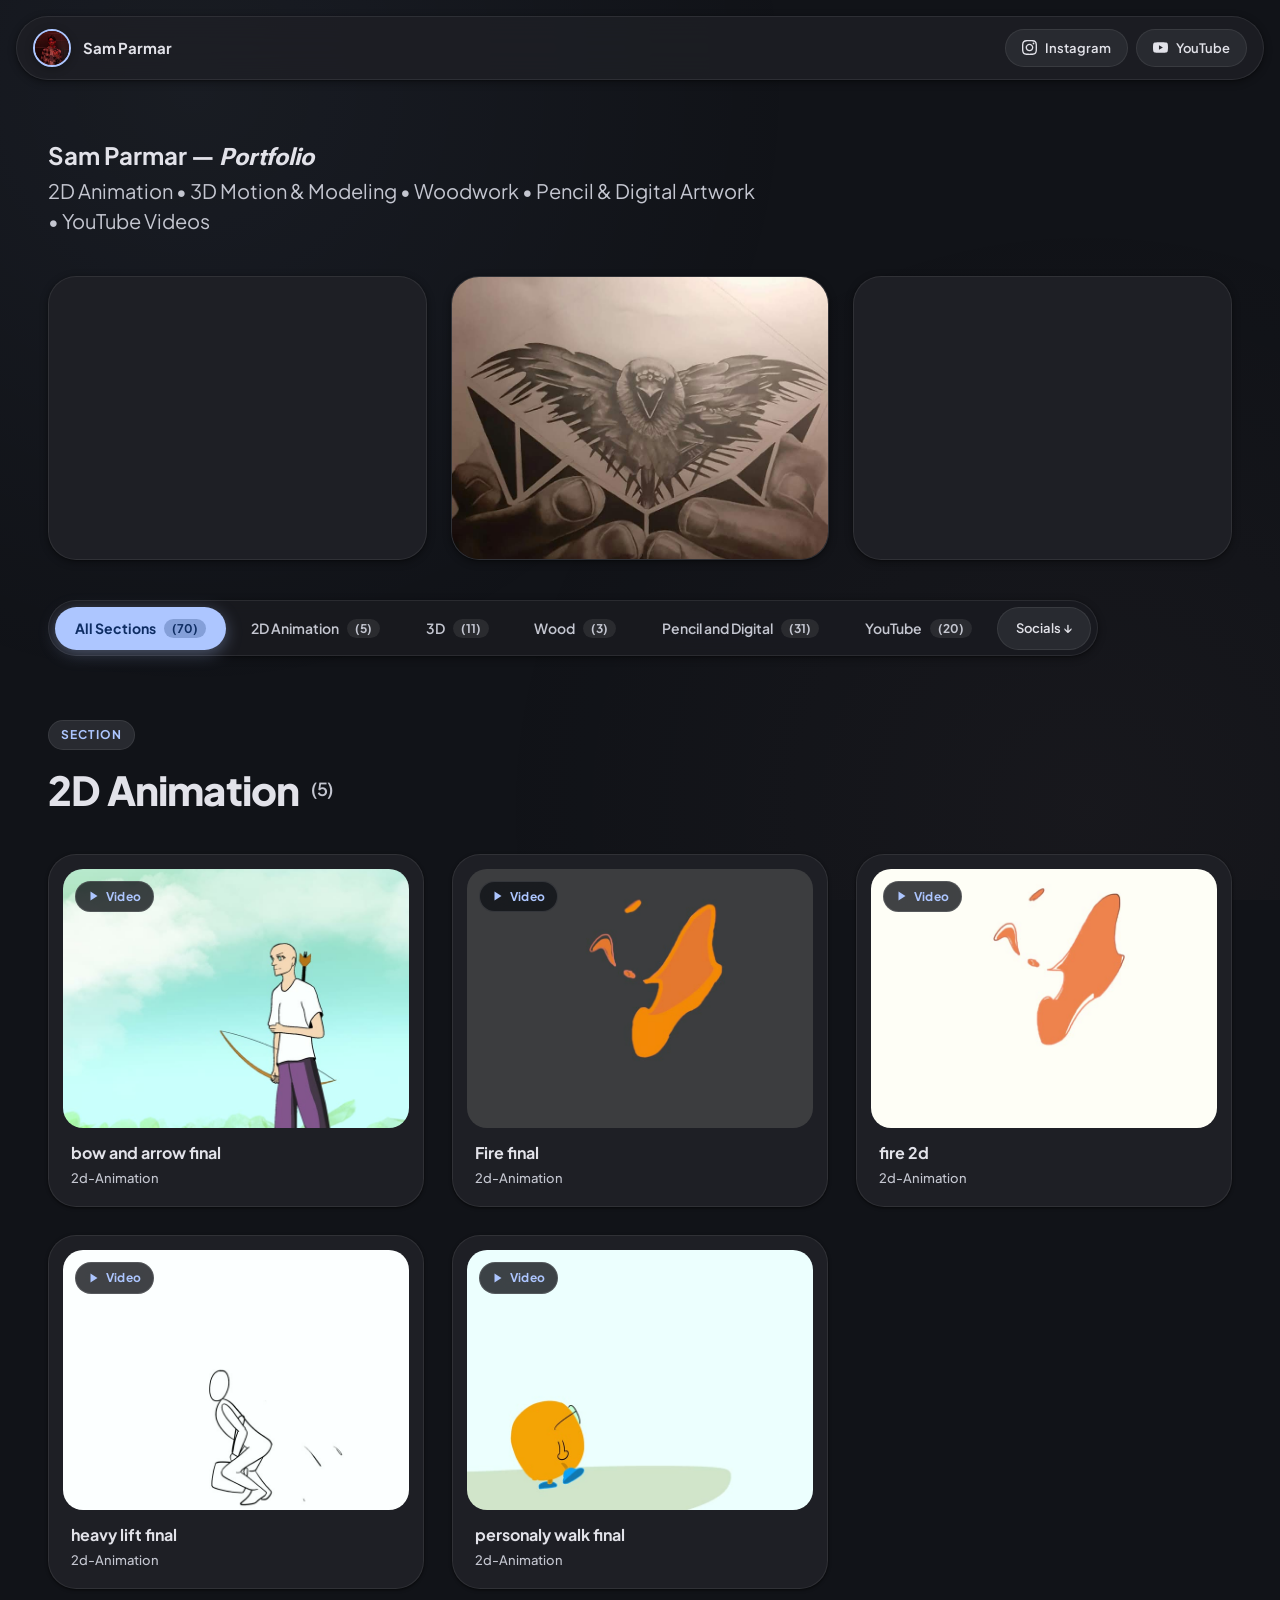
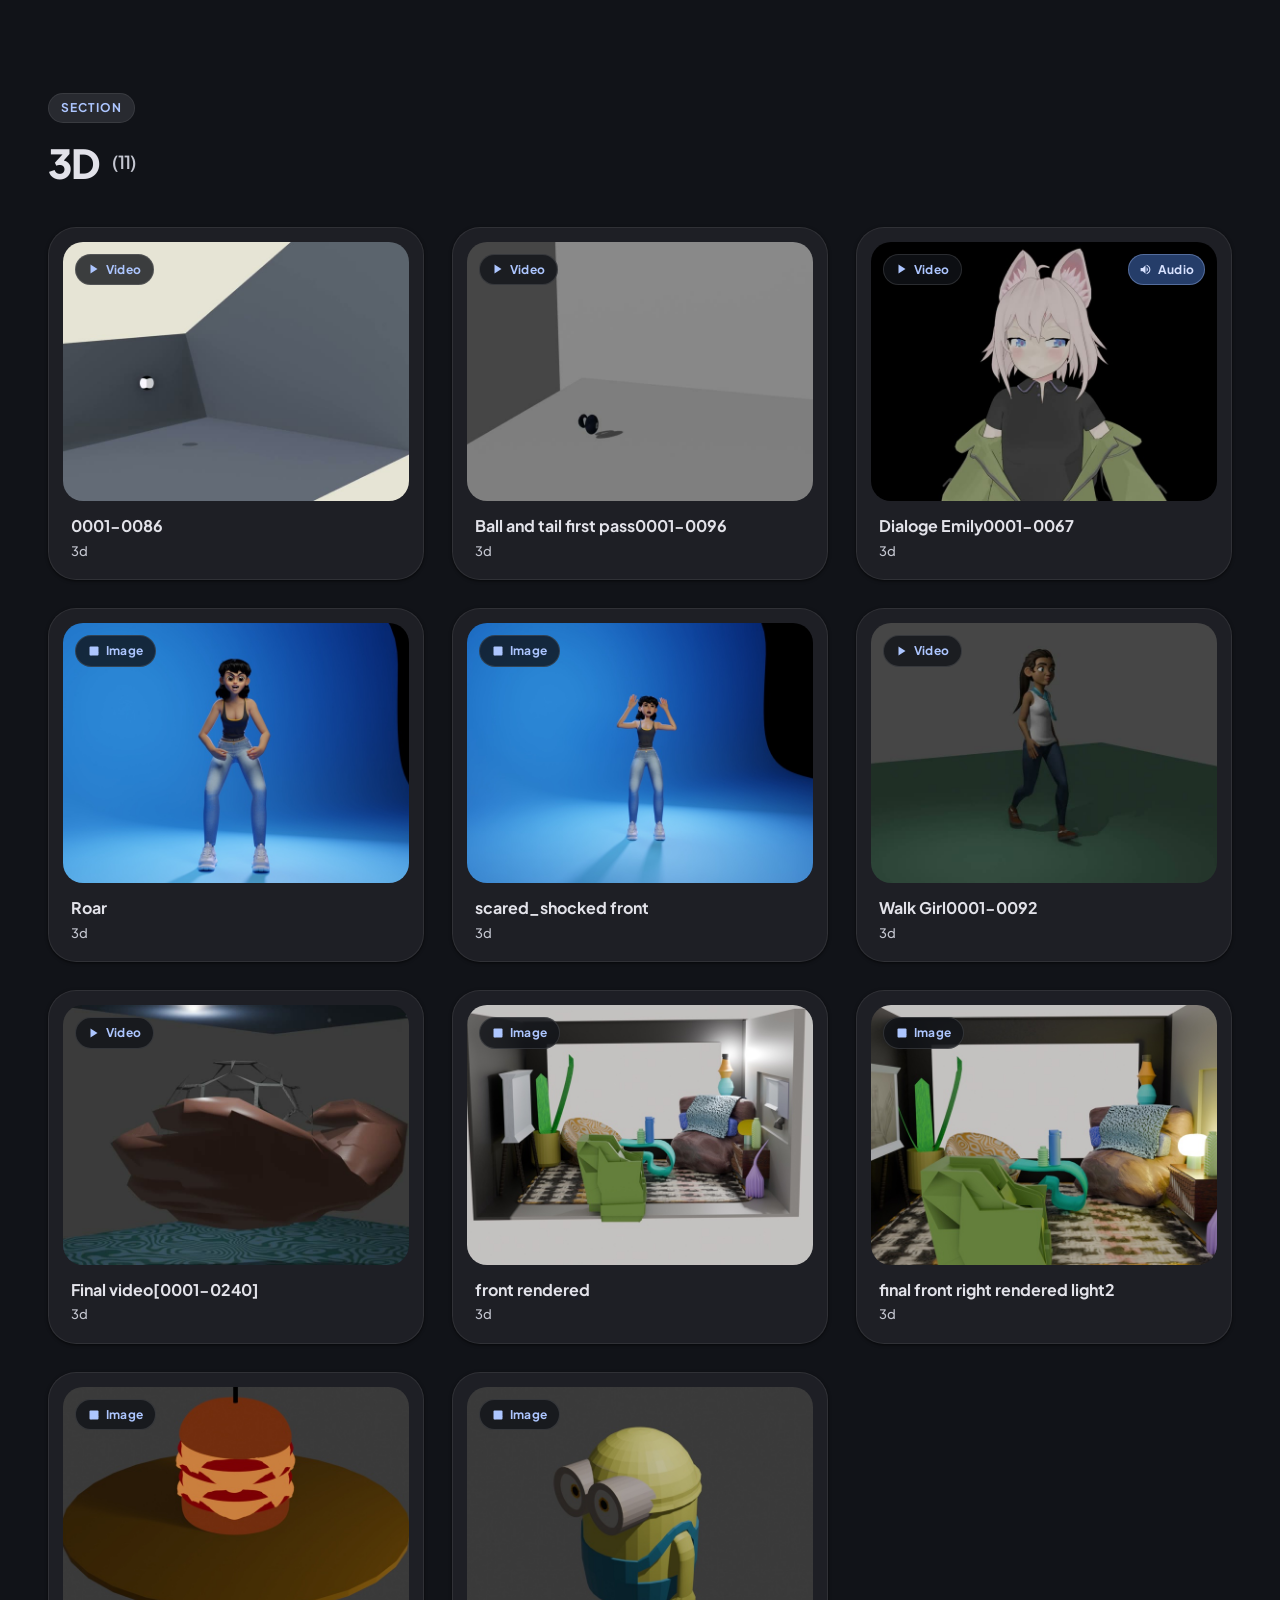
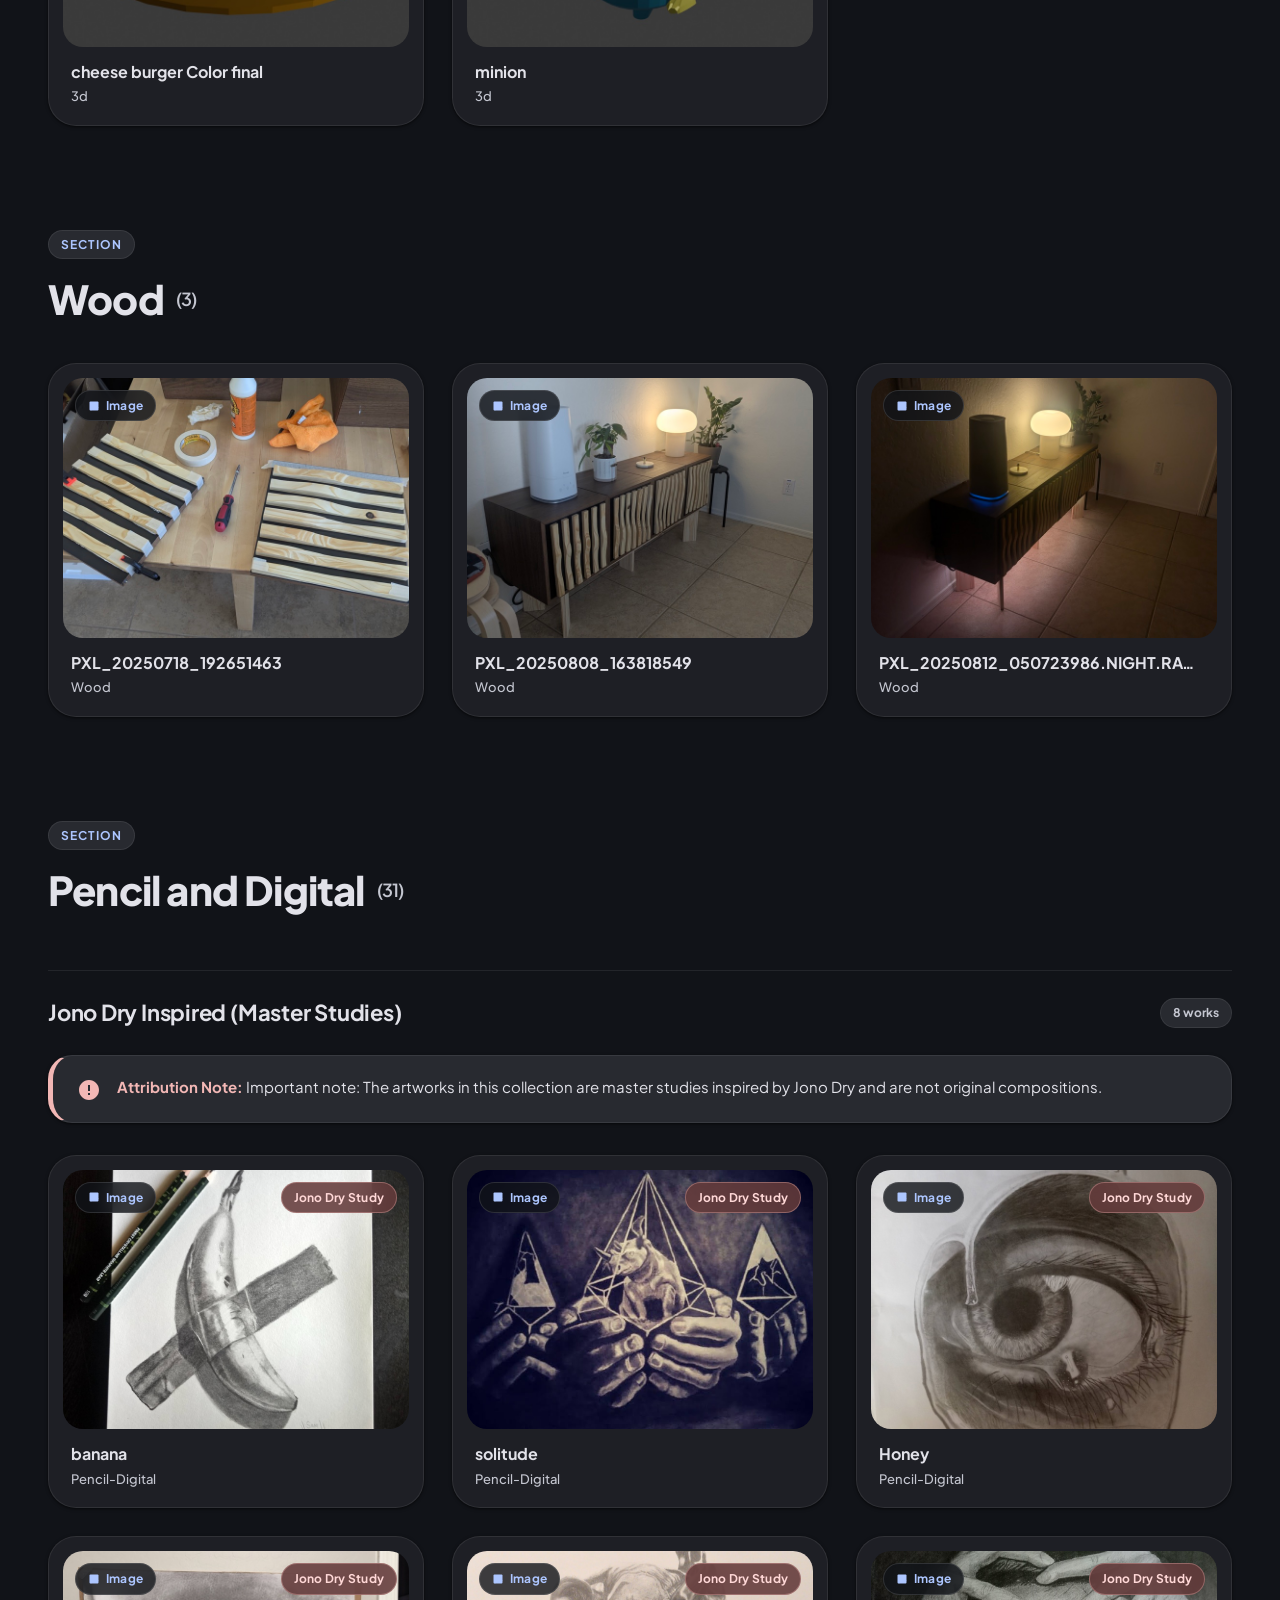
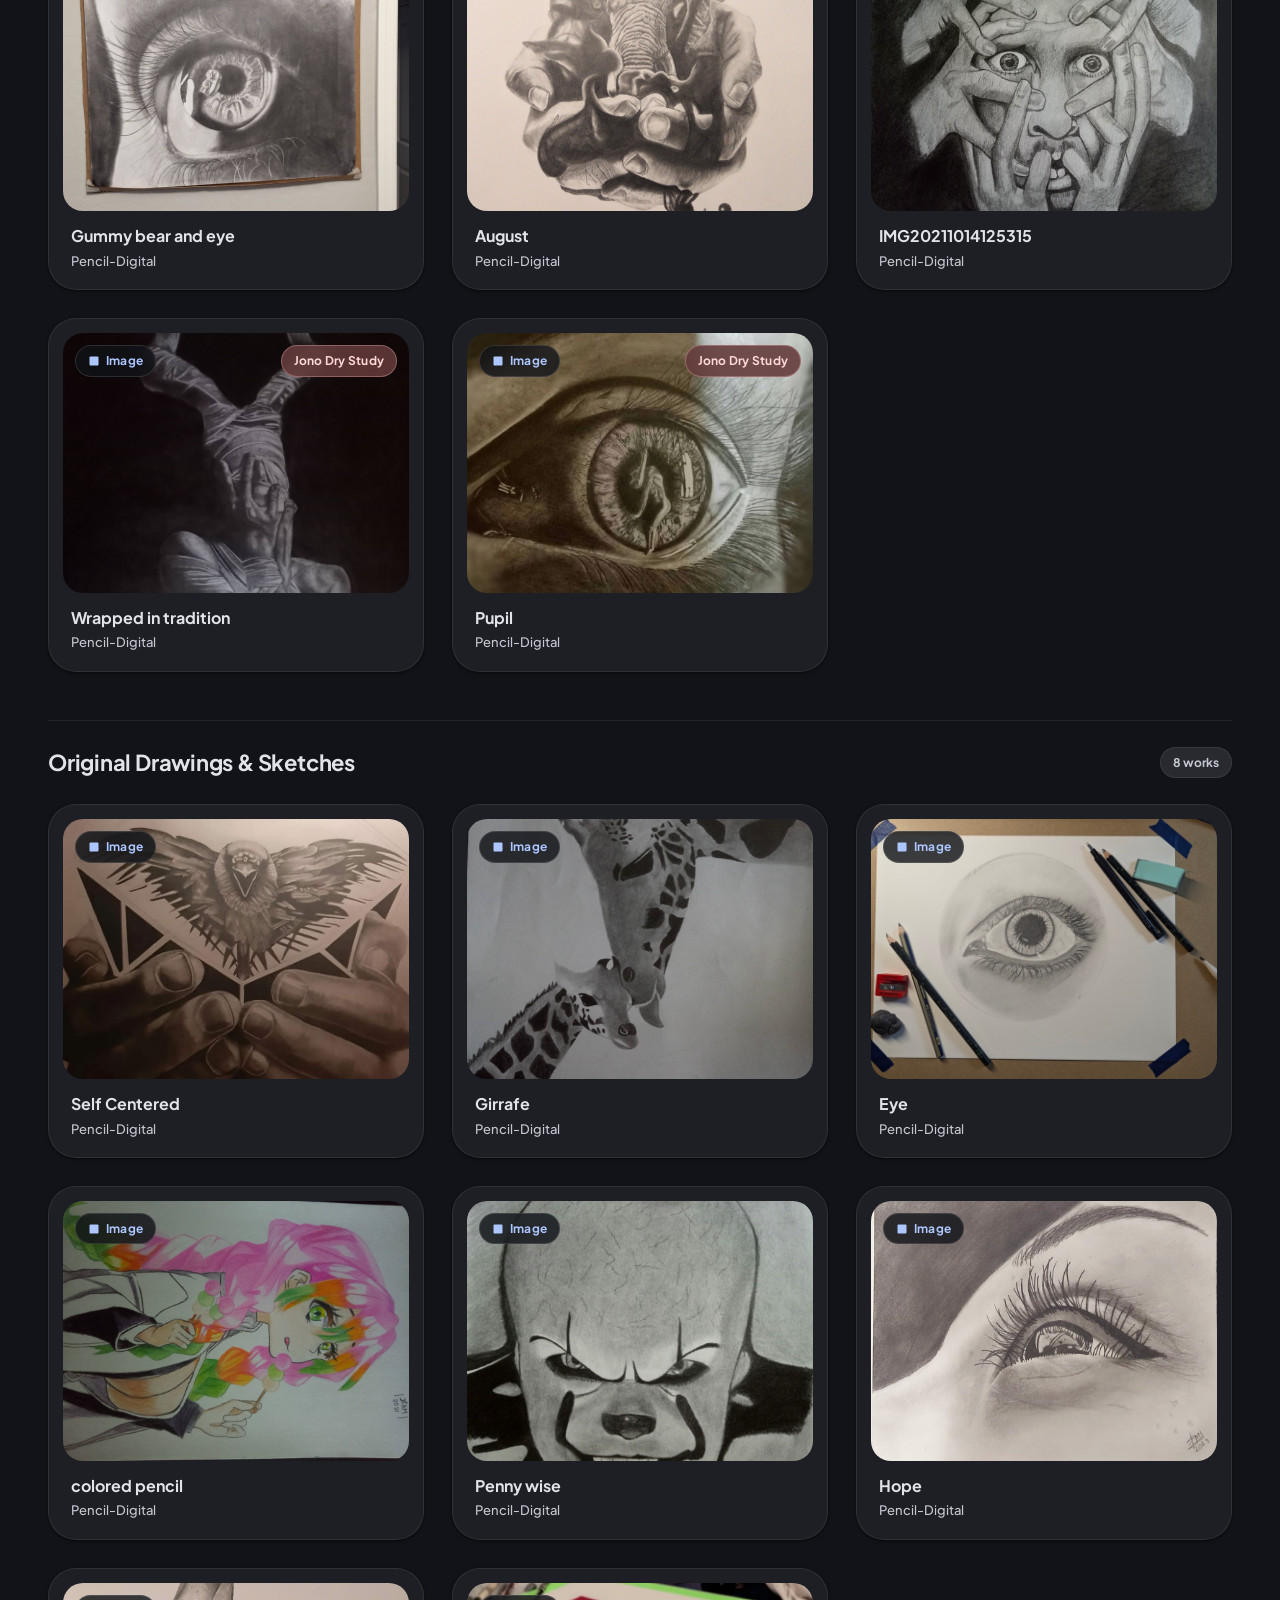
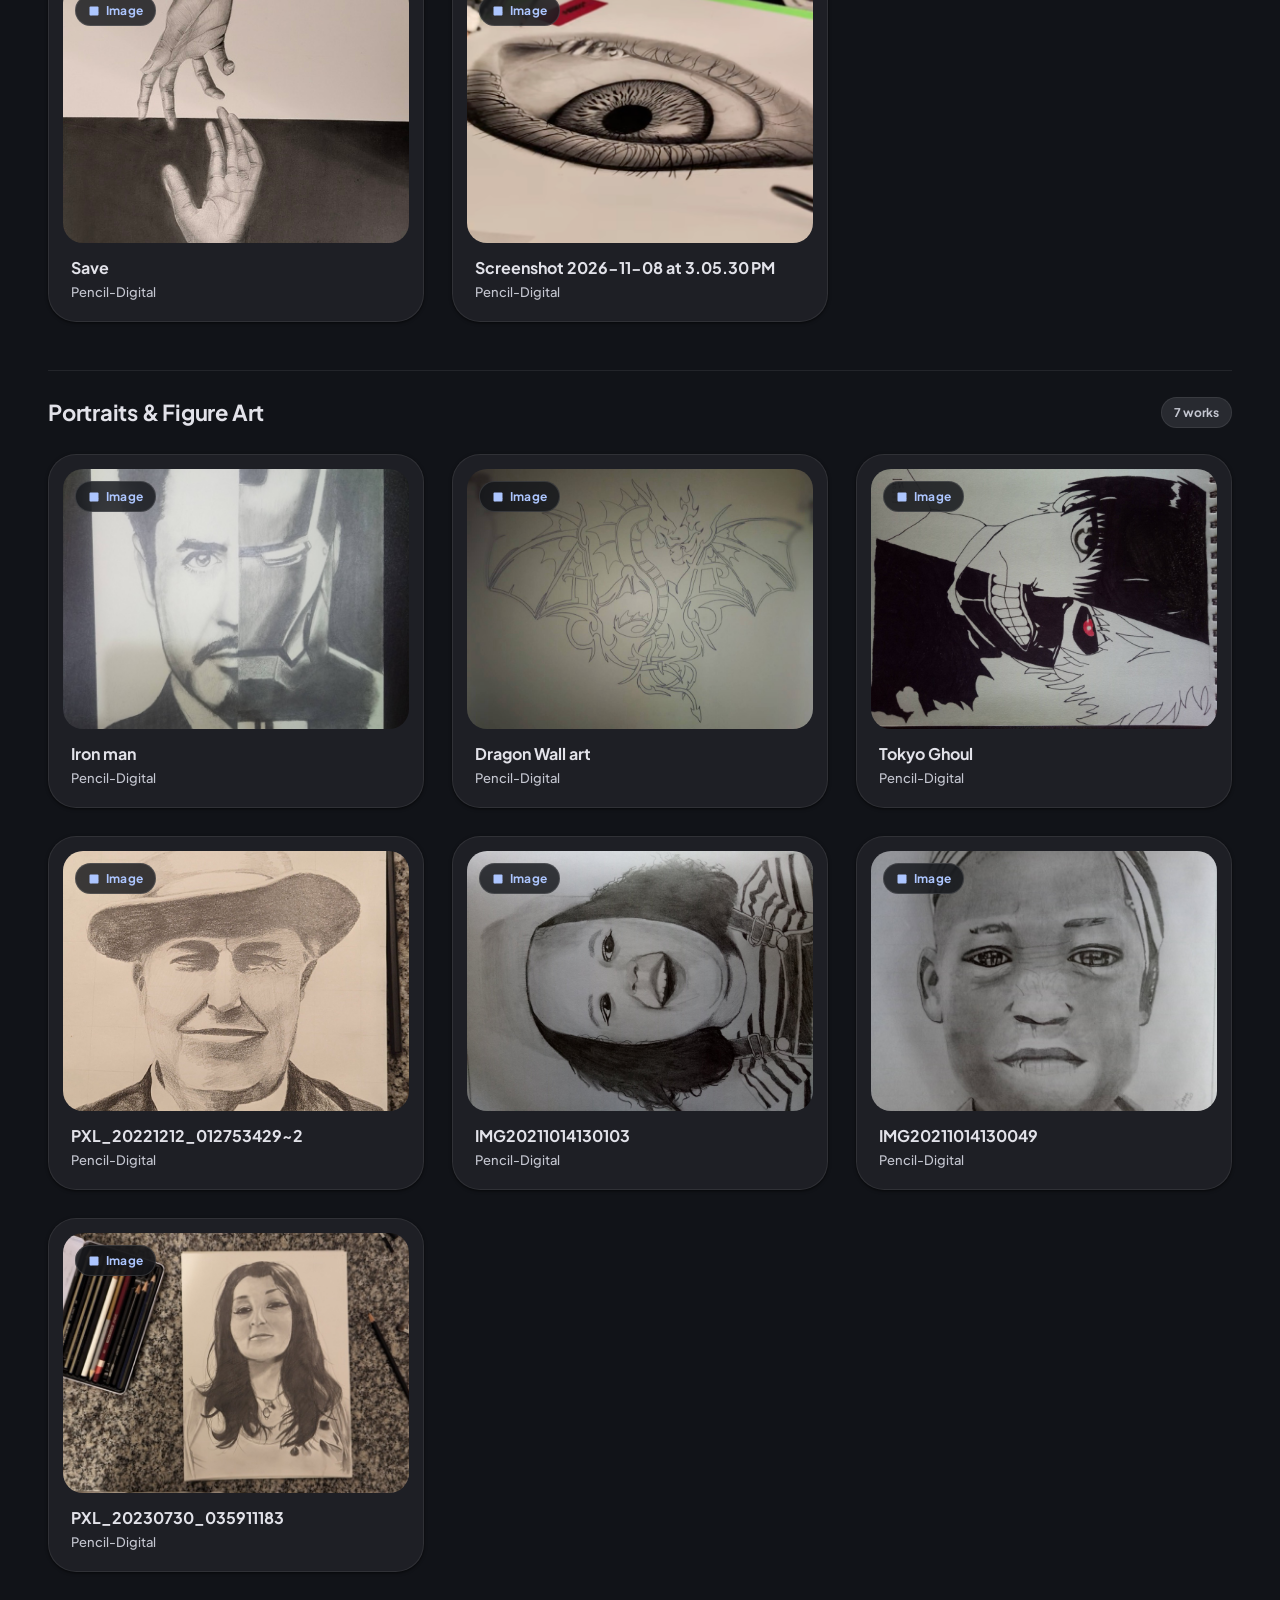
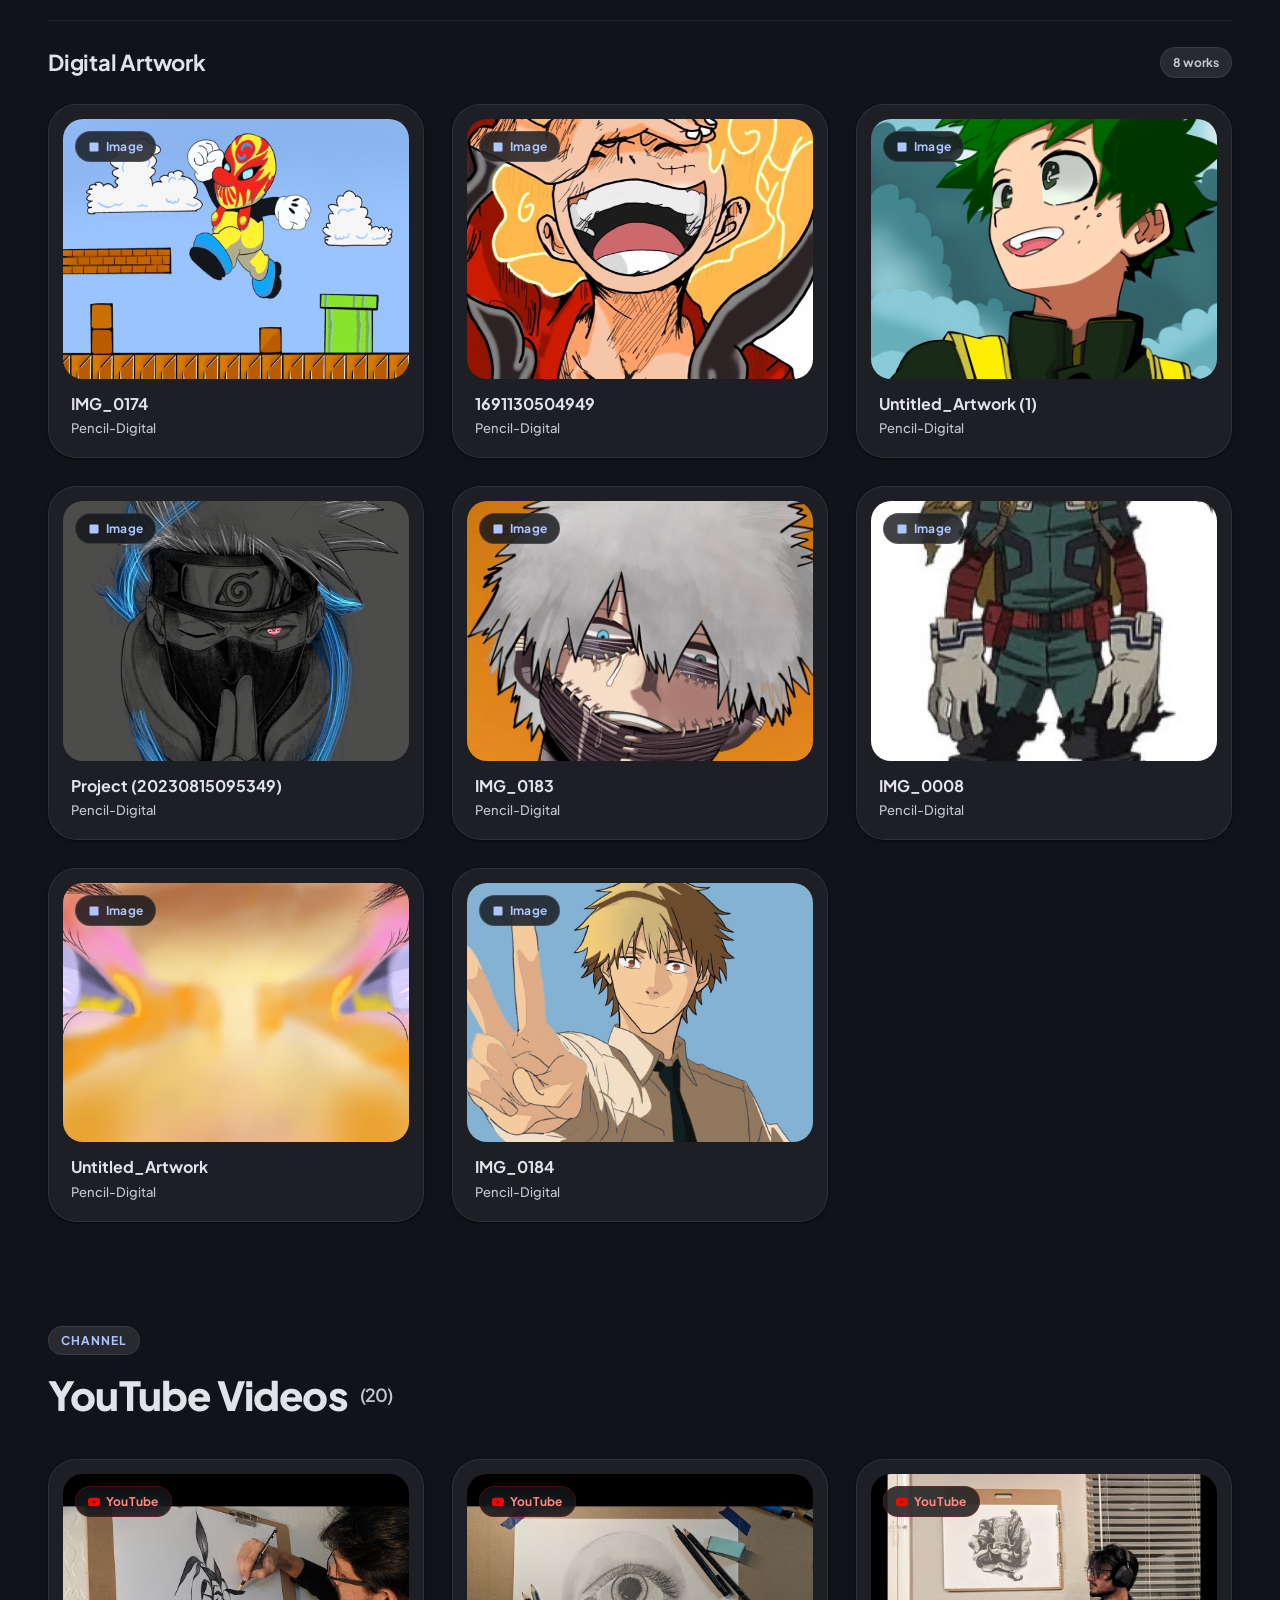
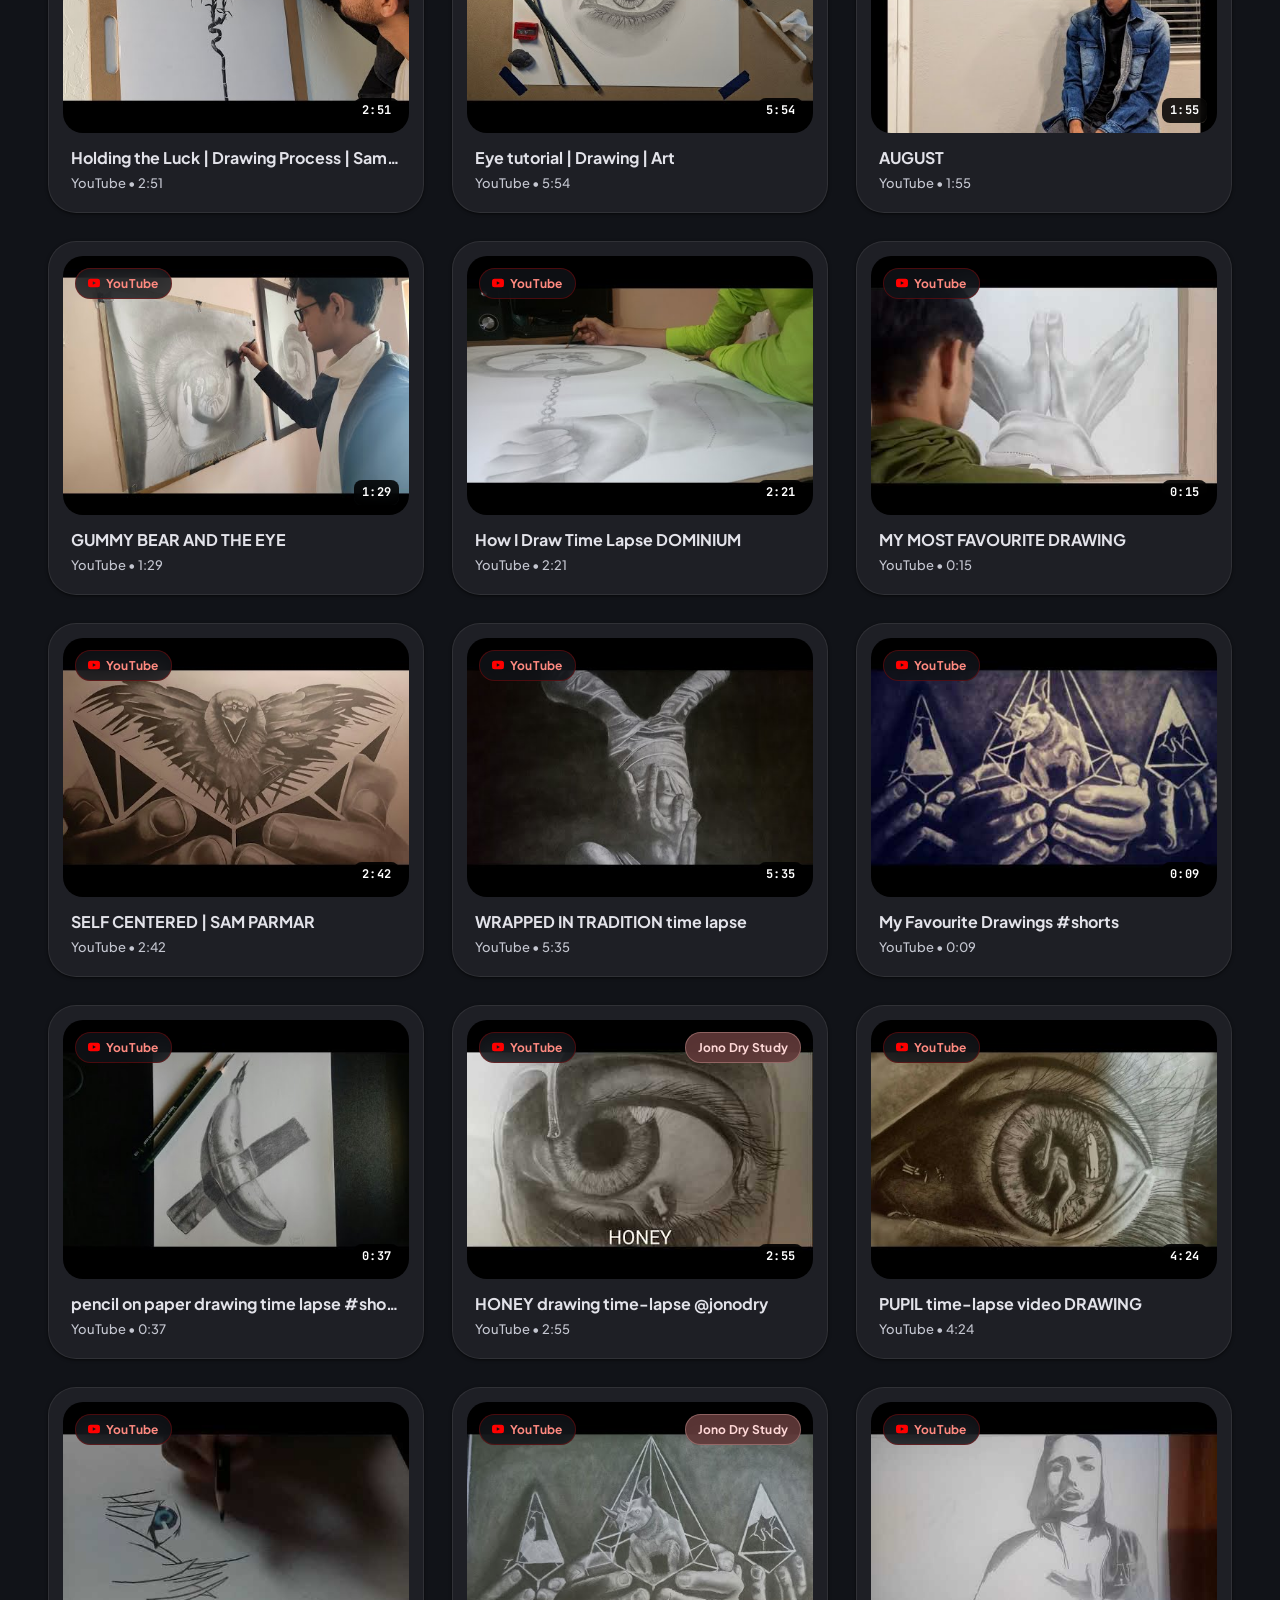
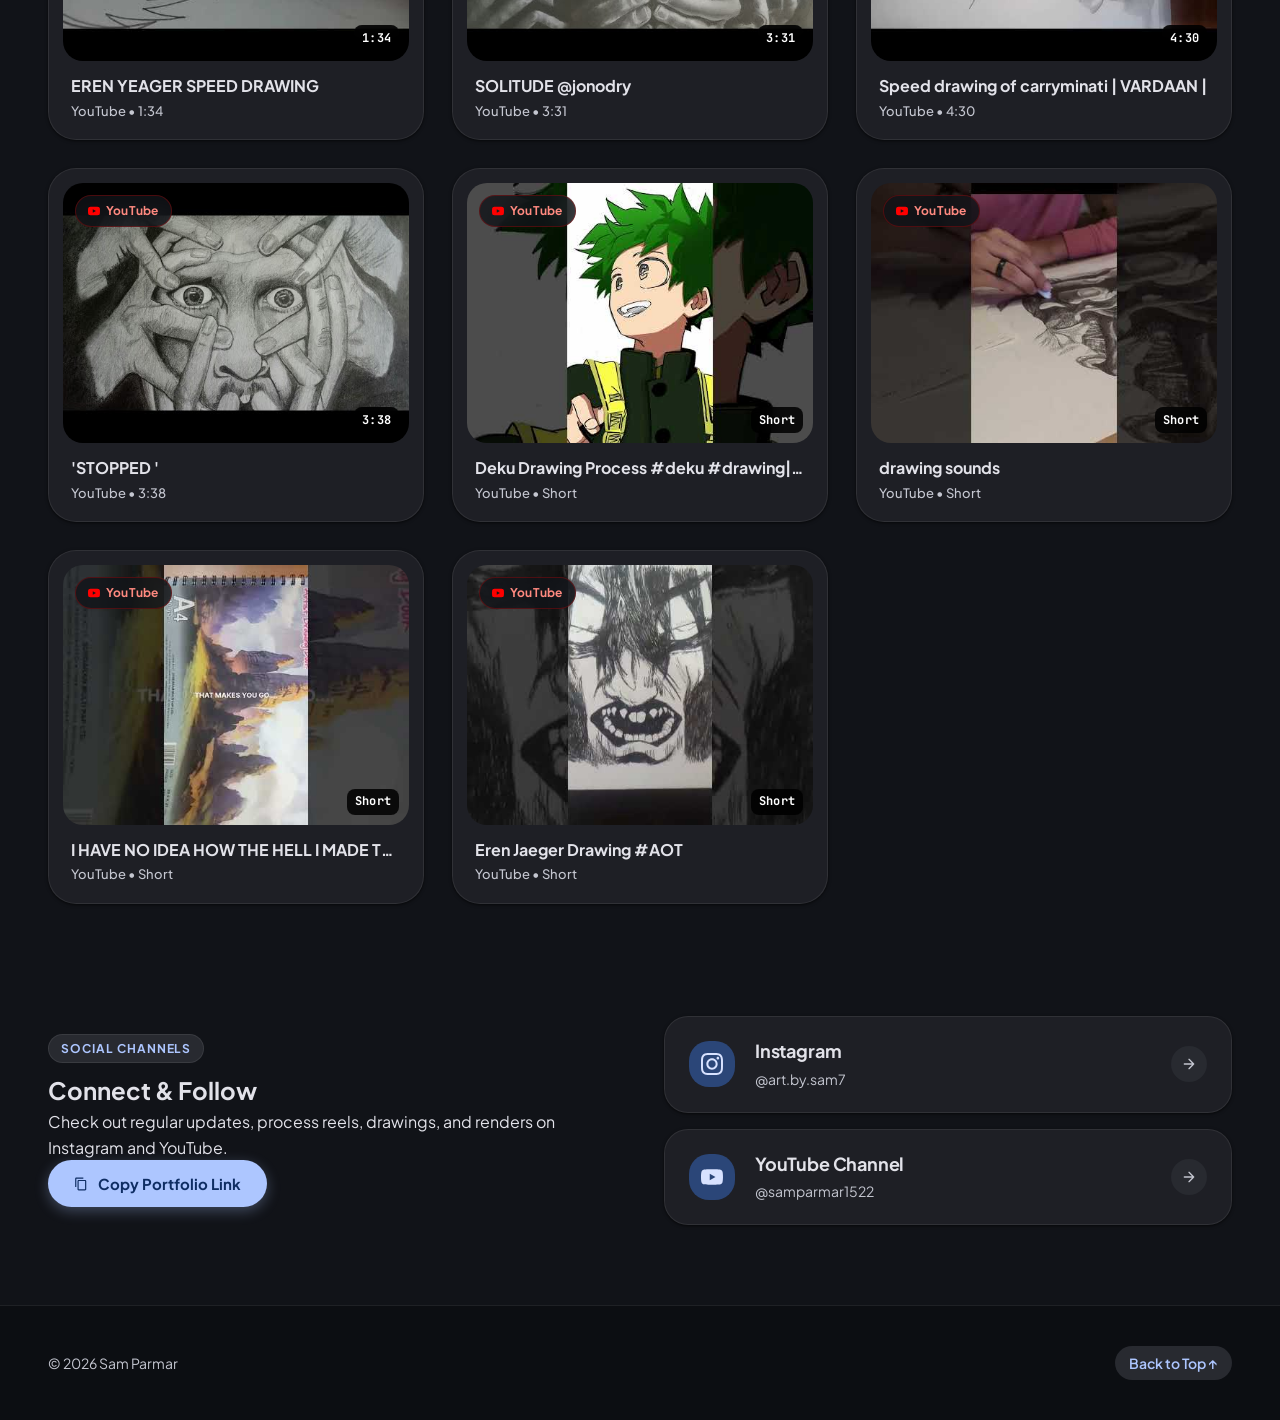
==== commit 54e6e806: "style: refine top hero collage into a balanced 3-card cinema showcase with uniform 4:3 framing" ====
--- a/index.html
+++ b/index.html
@@ -65,18 +65,16 @@
           </div>
         </div>
 
-        <!-- Visual Header Collage (Self Centered, Bow & Arrow, Dialoge Emily) -->
-        <div class="hero-collage" aria-label="Featured Works Collage">
-          <div class="collage-item collage-tall" role="button" tabindex="0" data-index="27" aria-label="Self Centered">
+        <!-- Visual Header Collage (Bow & Arrow, Self Centered, Dialoge Emily) -->
+        <div class="hero-collage" aria-label="Featured Works Showcase">
+          <div class="collage-card" role="button" tabindex="0" data-index="0" aria-label="Bow and Arrow">
+            <video src="assets/media/bow and arrow final.mp4" autoplay loop muted playsinline preload="auto" class="collage-media"></video>
+          </div>
+          <div class="collage-card" role="button" tabindex="0" data-index="27" aria-label="Self Centered">
             <img src="assets/media/Self Centered.jpeg" alt="" loading="eager" class="collage-media" />
           </div>
-          <div class="collage-group">
-            <div class="collage-item collage-wide" role="button" tabindex="0" data-index="0" aria-label="Bow and Arrow">
-              <video src="assets/media/bow and arrow final.mp4" autoplay loop muted playsinline preload="auto" class="collage-media"></video>
-            </div>
-            <div class="collage-item collage-wide" role="button" tabindex="0" data-index="7" aria-label="Dialoge Emily">
-              <video src="assets/media/Dialoge Emily0001-0067.mp4" autoplay loop muted playsinline preload="auto" class="collage-media"></video>
-            </div>
+          <div class="collage-card" role="button" tabindex="0" data-index="7" aria-label="Dialoge Emily">
+            <video src="assets/media/Dialoge Emily0001-0067.mp4" autoplay loop muted playsinline preload="auto" class="collage-media"></video>
           </div>
         </div>
       </div>
--- a/styles.css
+++ b/styles.css
@@ -288,18 +288,19 @@
 }
 
 /* ==========================================================================
-   HERO COLLAGE (Visual Bento Showcase)
+   HERO COLLAGE (Sleek 3-Card Cinema Showcase)
    ========================================================================== */
 .hero-collage {
   display: grid;
-  grid-template-columns: 1.05fr 1fr;
-  gap: 1.25rem;
-  margin-top: 2.25rem;
-  height: 440px;
-}
-
-.collage-item {
+  grid-template-columns: repeat(3, 1fr);
+  gap: 1.5rem;
+  margin-top: 2.5rem;
+  width: 100%;
+}
+
+.collage-card {
   position: relative;
+  aspect-ratio: 4 / 3;
   border-radius: var(--md-sys-shape-corner-3xl);
   overflow: hidden;
   background: var(--md-sys-color-surface-container);
@@ -312,58 +313,48 @@
     border-color var(--md-sys-motion-duration-short) var(--md-sys-motion-easing-standard);
 }
 
-.collage-item:hover {
-  transform: translateY(-5px) scale(1.01);
+.collage-card:hover {
+  transform: translateY(-8px) scale(1.02);
   box-shadow: var(--md-sys-elevation-4);
   border-color: var(--md-sys-color-primary);
 }
 
-.collage-item:focus-visible {
+.collage-card:focus-visible {
   outline: 3px solid var(--md-sys-color-primary);
   outline-offset: 3px;
-}
-
-.collage-tall {
-  height: 100%;
-}
-
-.collage-group {
-  display: flex;
-  flex-direction: column;
-  gap: 1.25rem;
-  height: 100%;
-}
-
-.collage-wide {
-  flex: 1;
-  min-height: 0;
 }
 
 .collage-media {
   width: 100%;
   height: 100%;
   object-fit: cover;
+  object-position: center;
   display: block;
   transition: transform var(--md-sys-motion-duration-long) var(--md-sys-motion-easing-emphasized);
 }
 
-.collage-item:hover .collage-media {
-  transform: scale(1.04);
-}
-
-@media (max-width: 768px) {
+.collage-card img.collage-media {
+  object-position: center 20%;
+}
+
+.collage-card:hover .collage-media {
+  transform: scale(1.05);
+}
+
+@media (max-width: 900px) {
+  .hero-collage {
+    gap: 1rem;
+  }
+}
+
+@media (max-width: 680px) {
   .hero-collage {
     grid-template-columns: 1fr;
-    height: auto;
-    gap: 1rem;
-  }
-
-  .collage-tall {
-    height: 380px;
-  }
-
-  .collage-wide {
-    height: 220px;
+    gap: 1.25rem;
+  }
+
+  .collage-card {
+    aspect-ratio: 16 / 10;
   }
 }
 
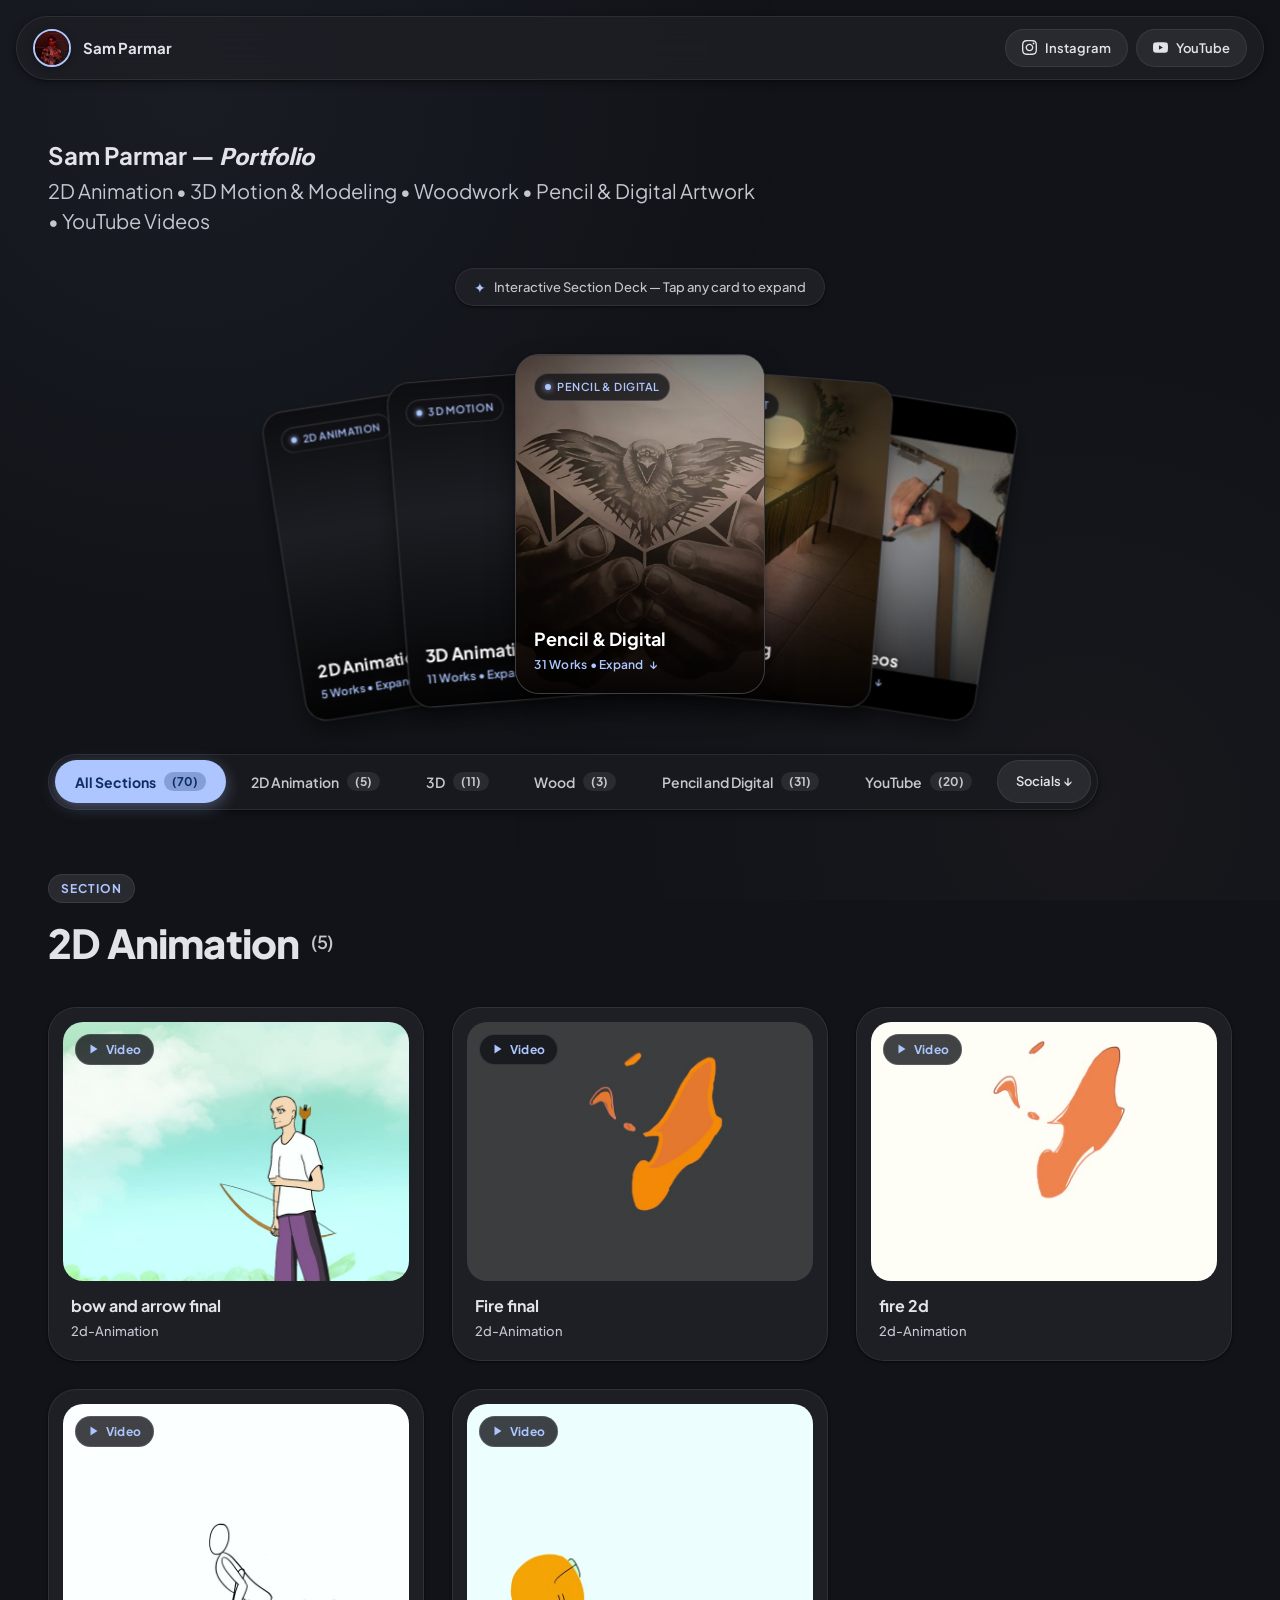
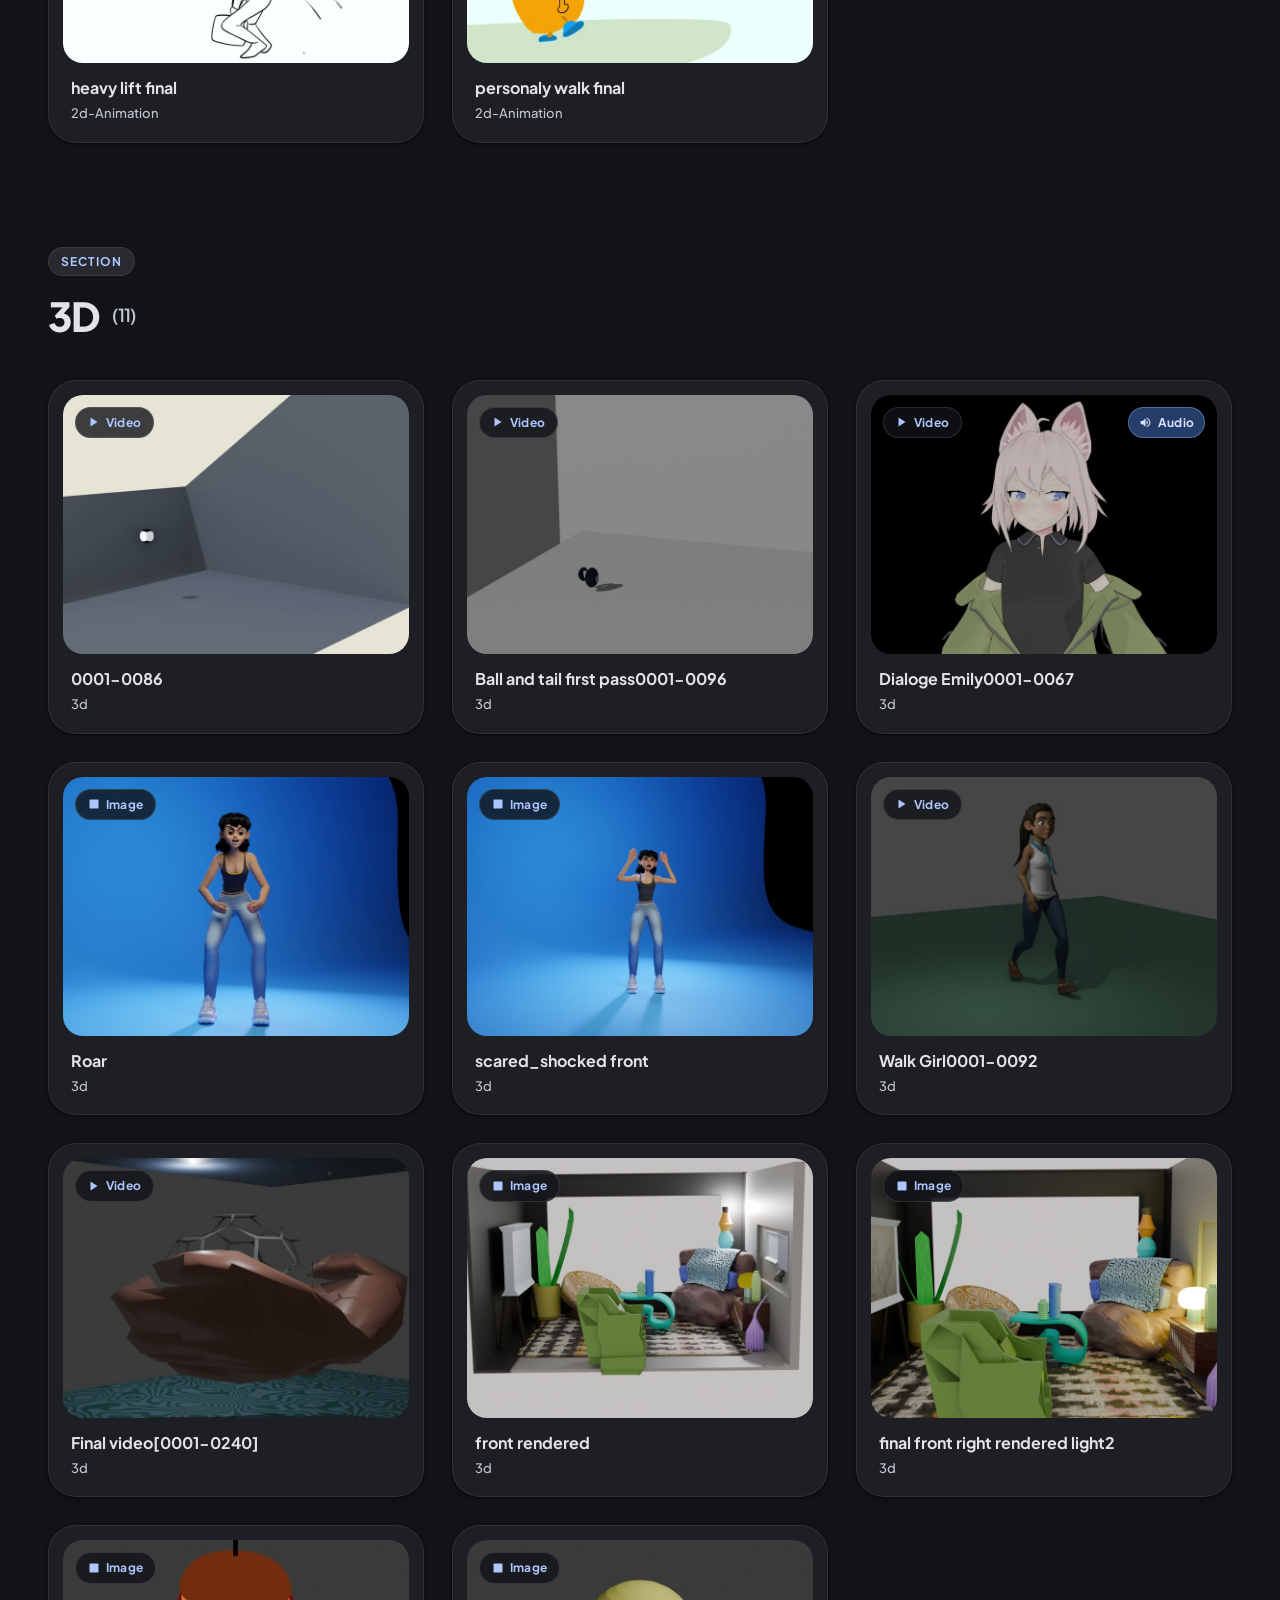
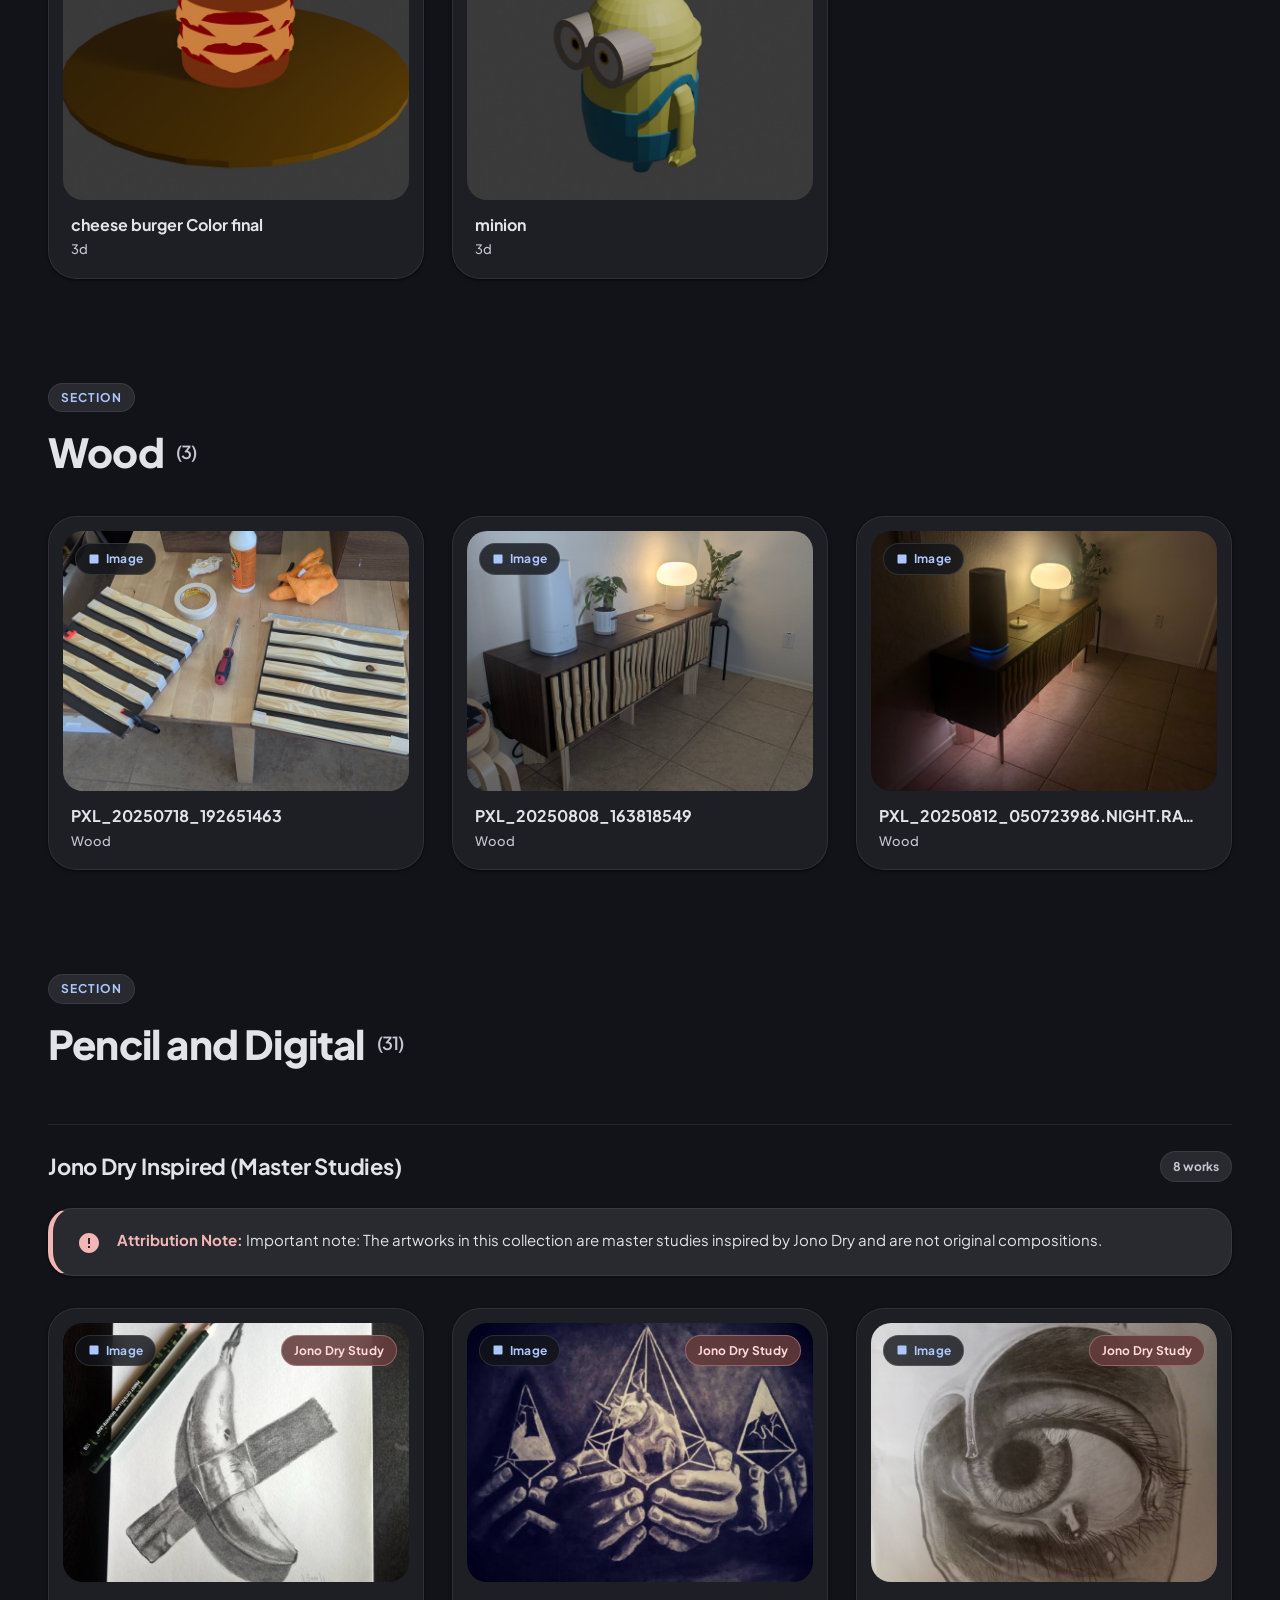
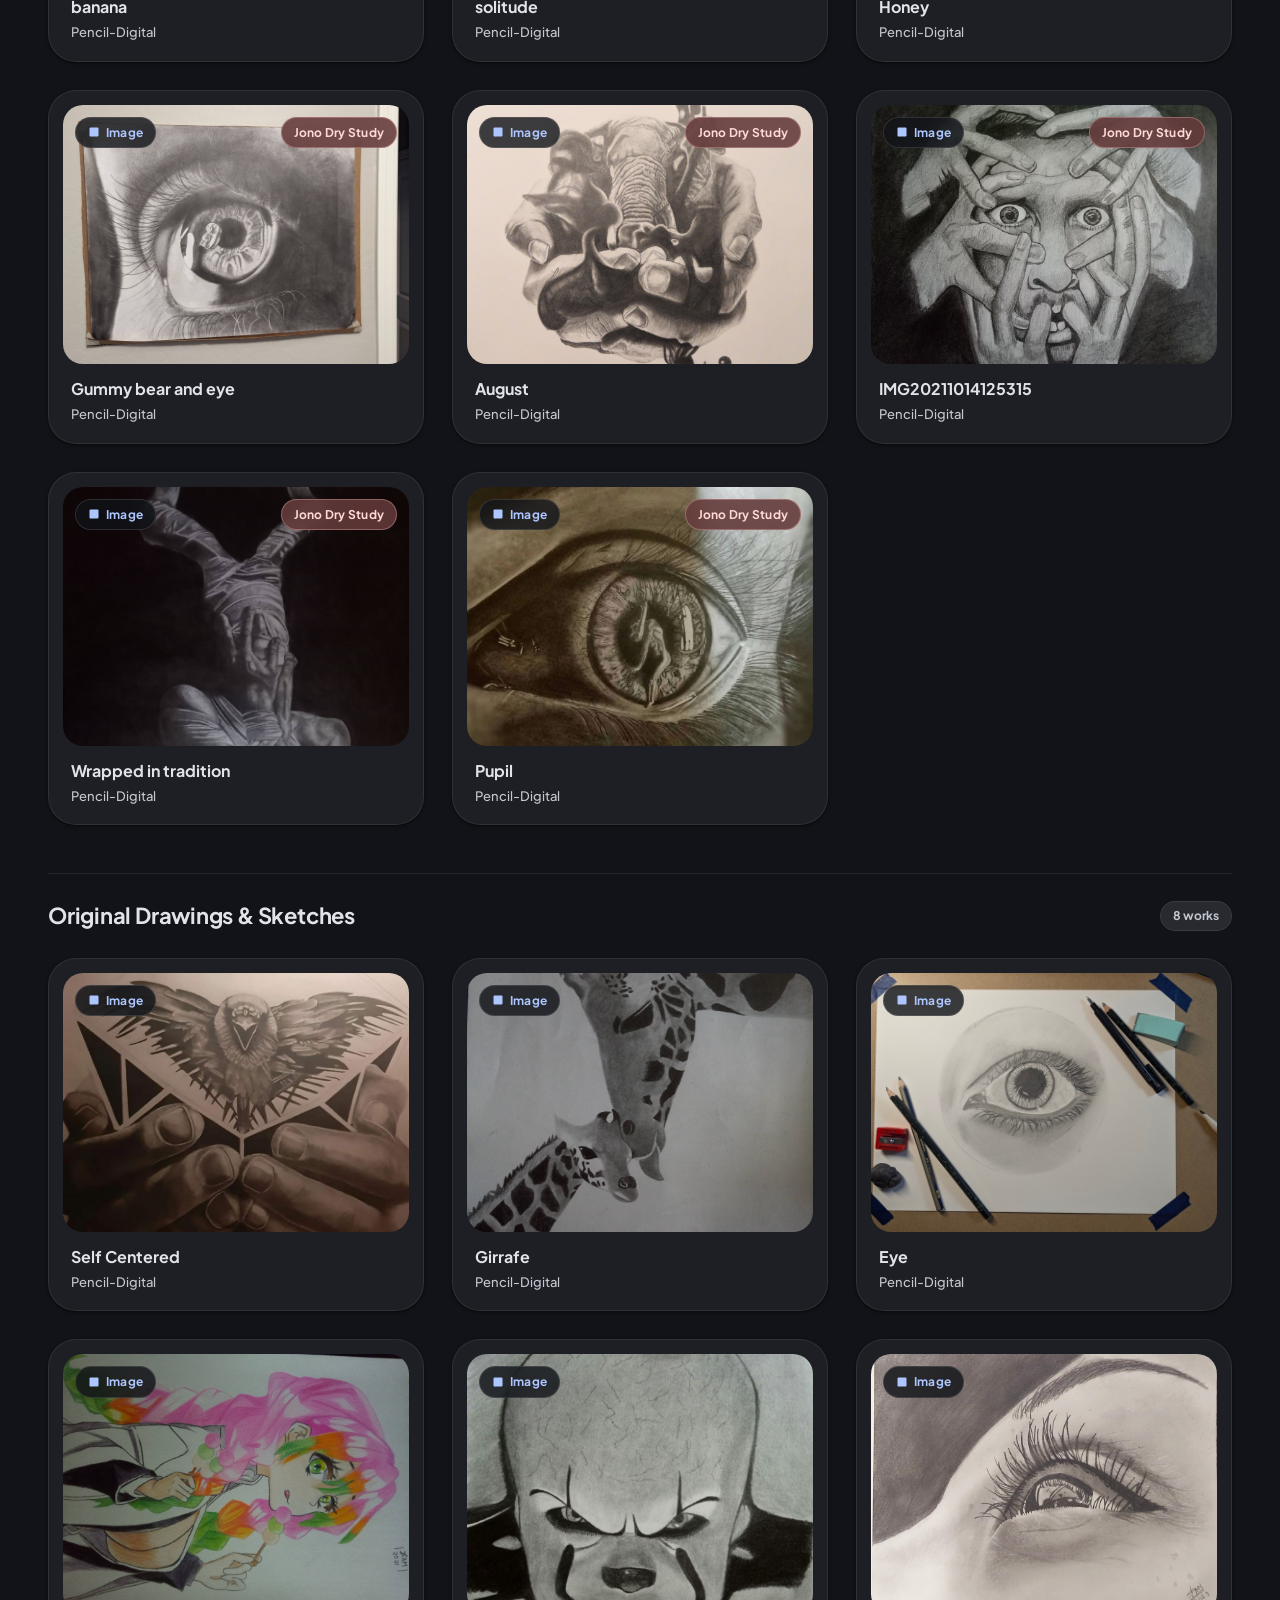
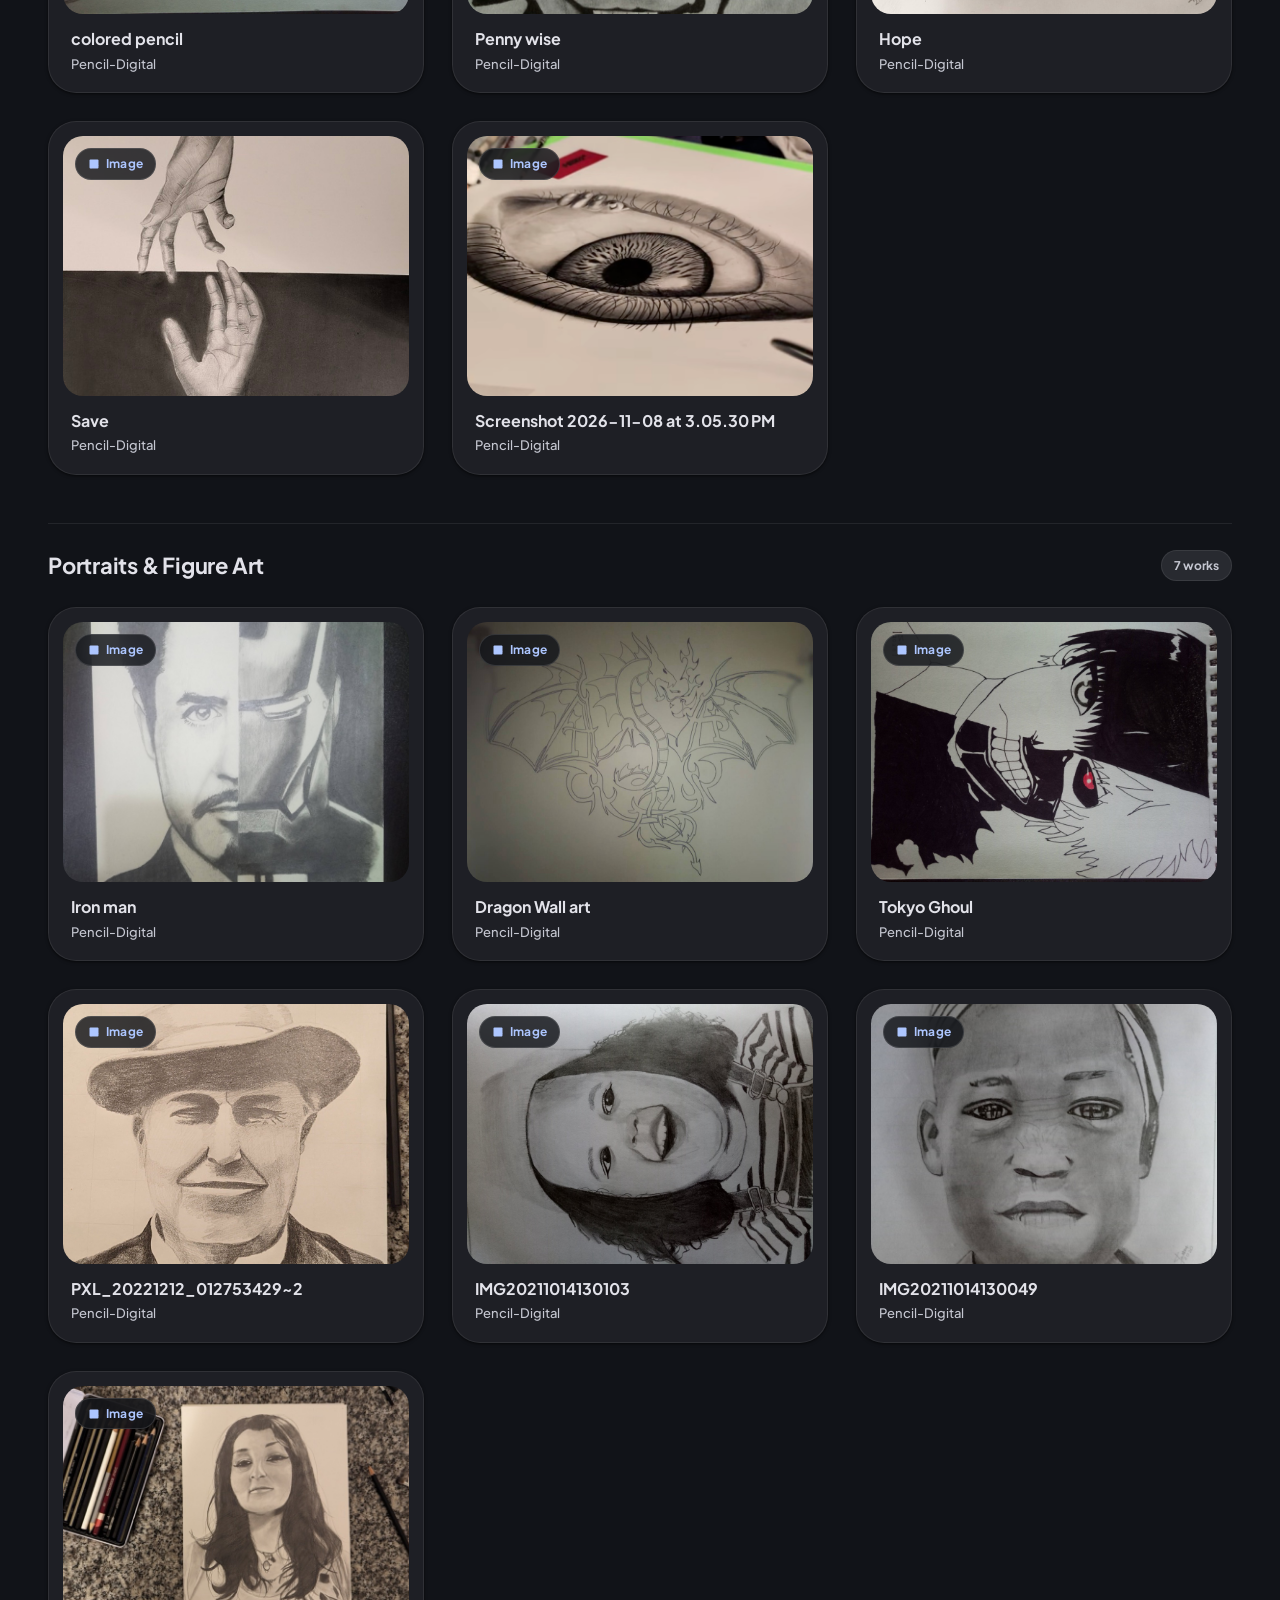
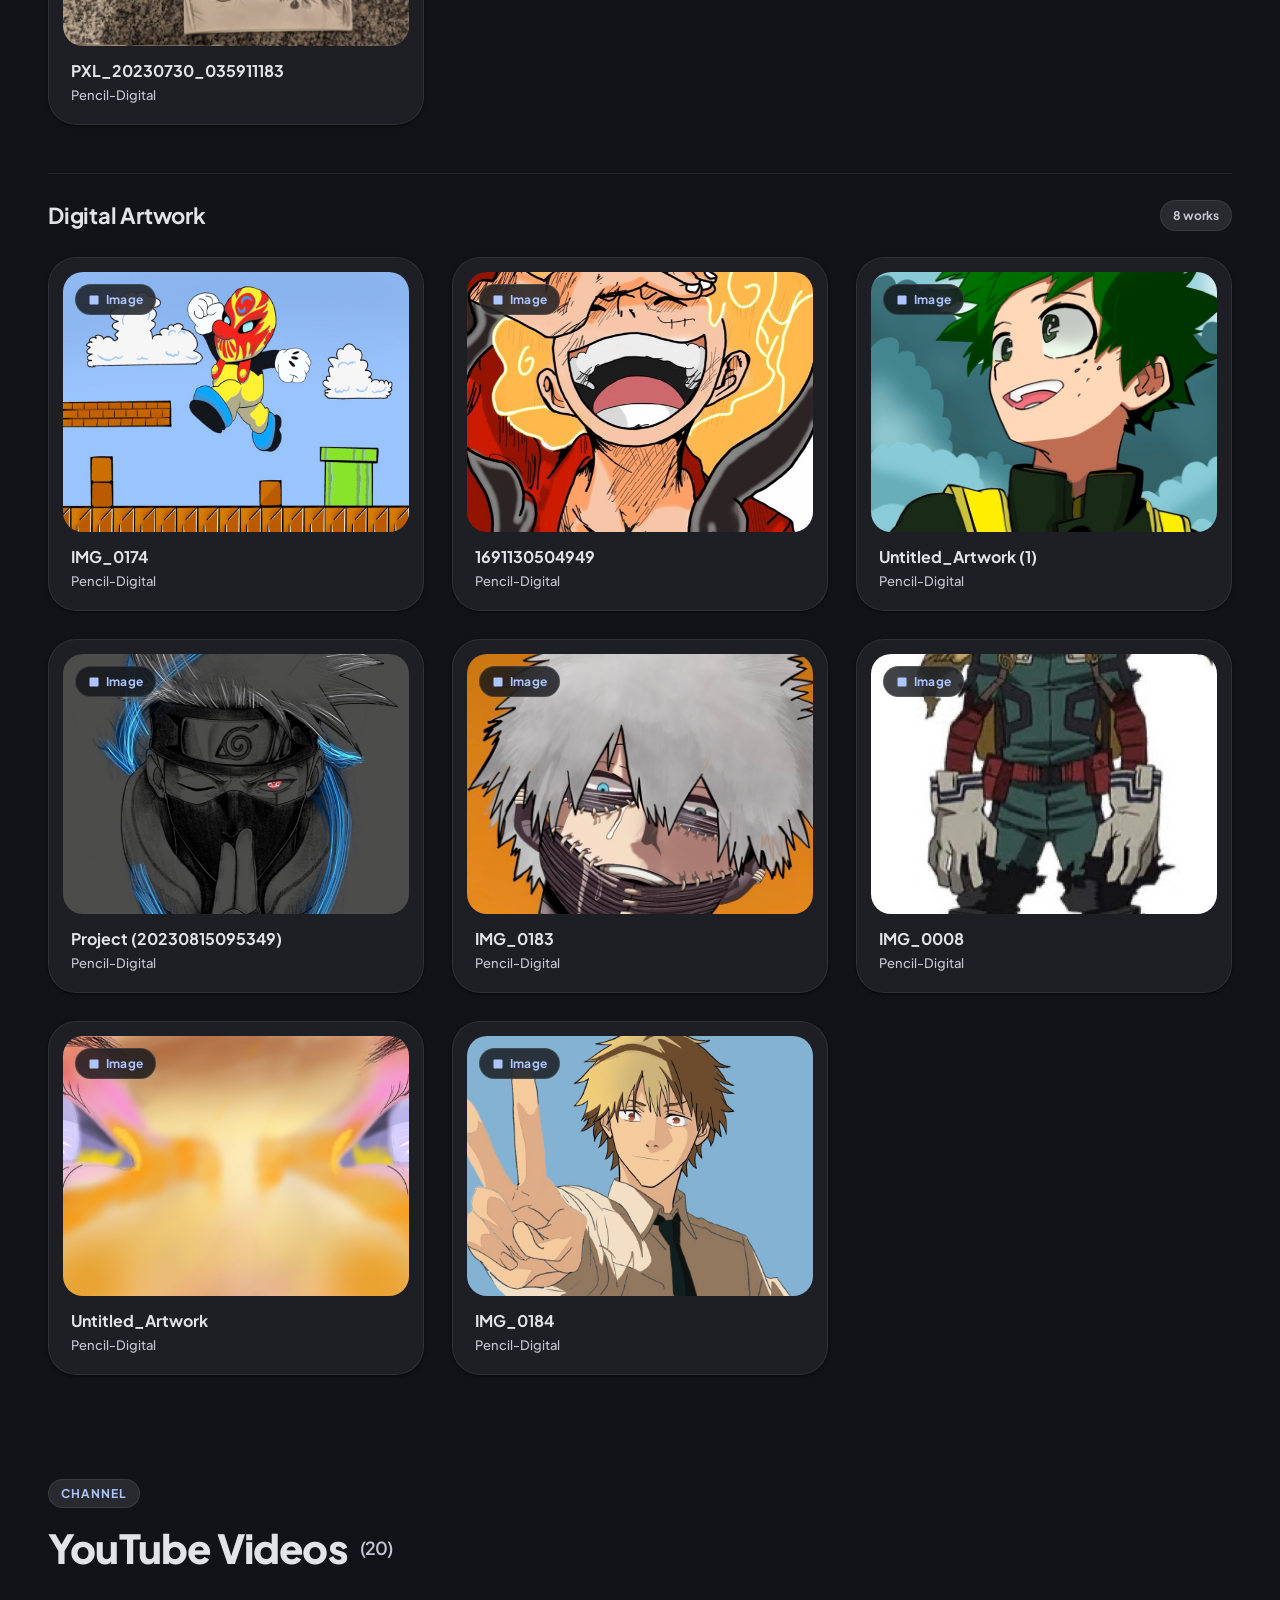
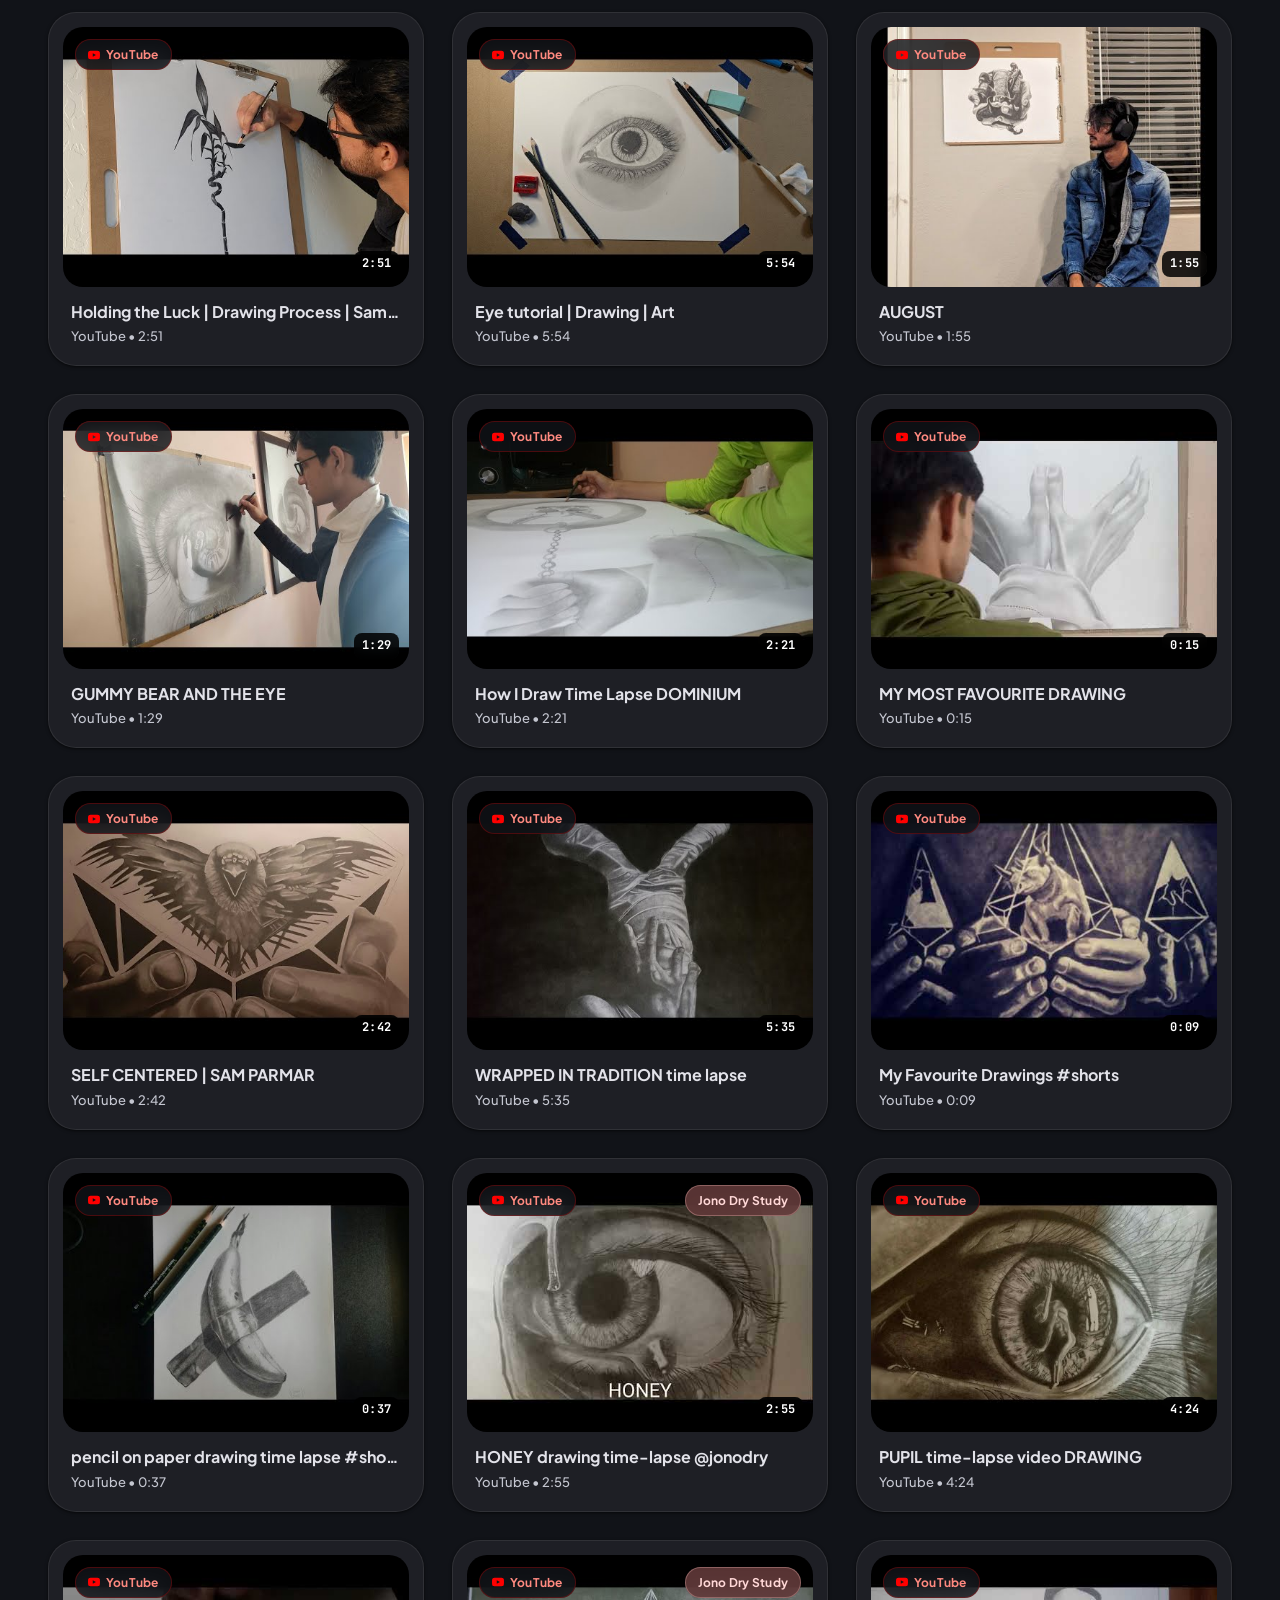
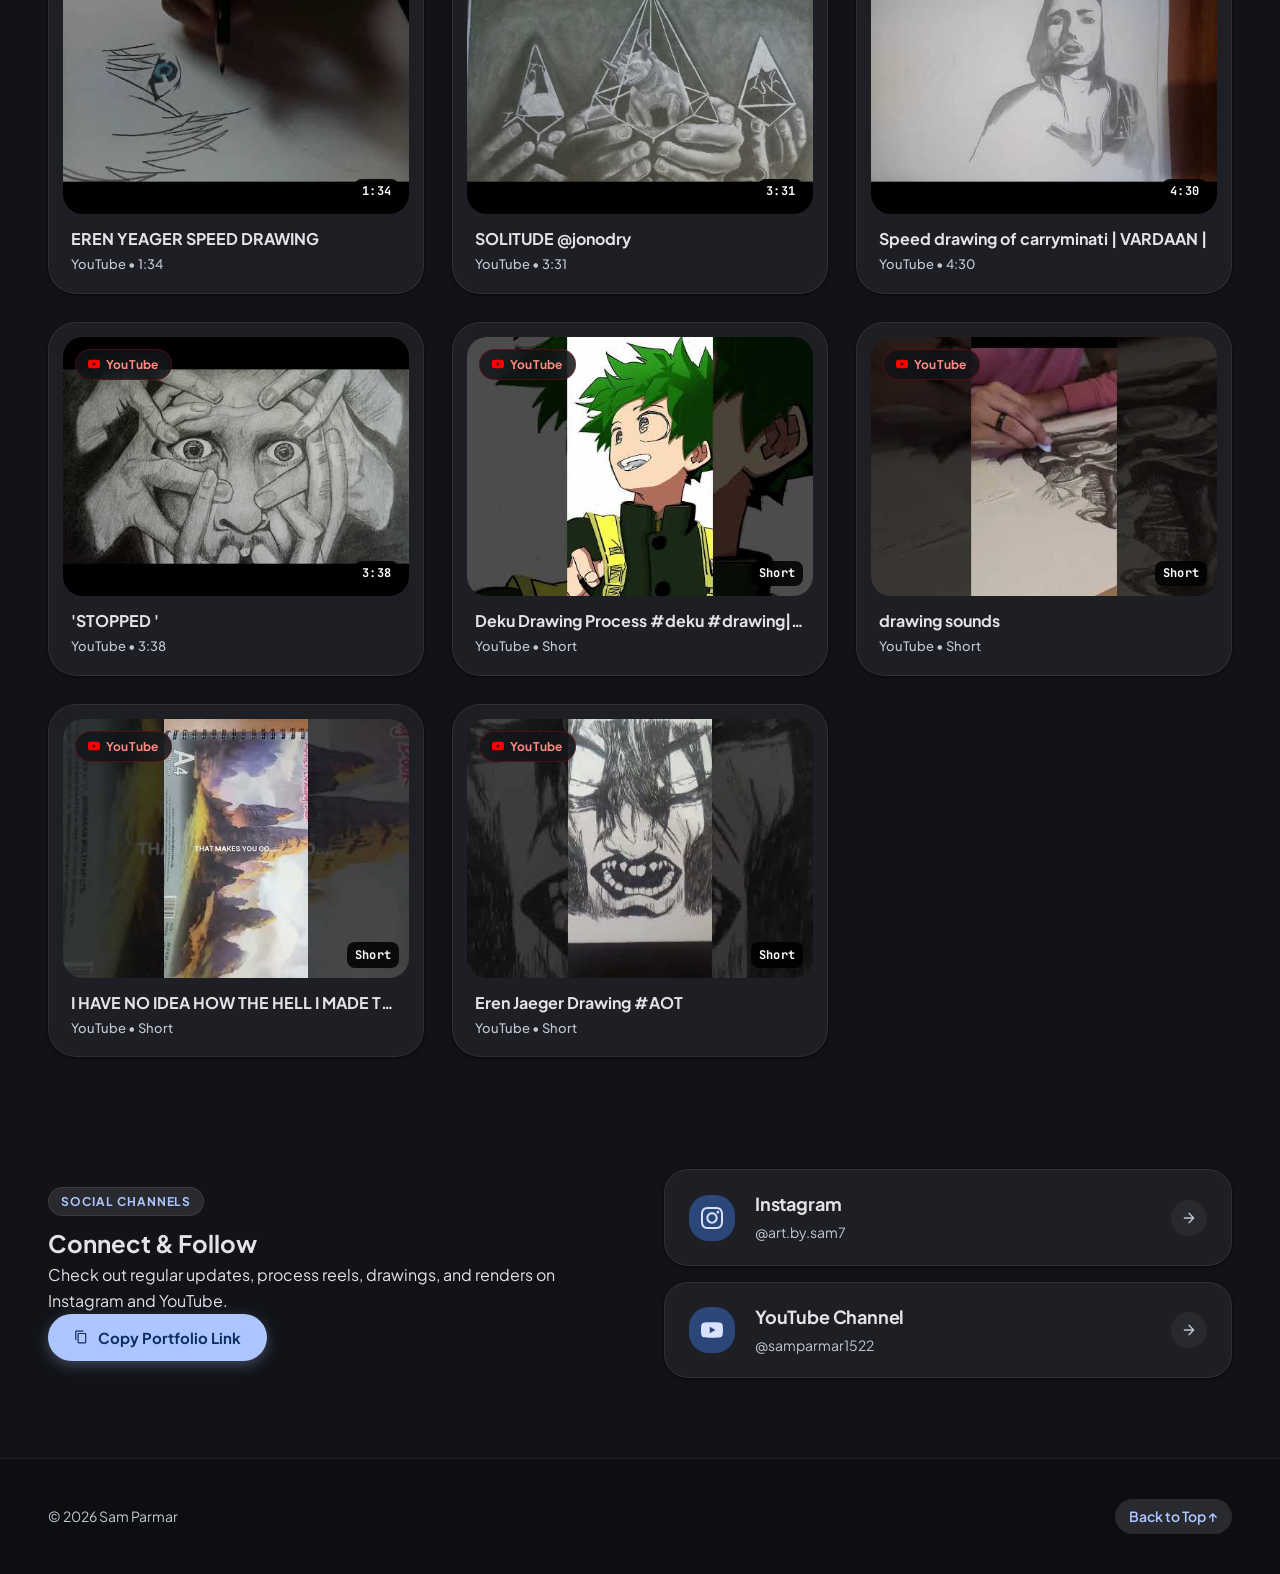
==== commit b4bde9b8: "Transform collage into interactive 3D section stack deck with click-to-expand" ====
--- a/index.html
+++ b/index.html
@@ -65,16 +65,83 @@
           </div>
         </div>
 
-        <!-- Visual Header Collage (Bow & Arrow, Self Centered, Dialoge Emily) -->
-        <div class="hero-collage" aria-label="Featured Works Showcase">
-          <div class="collage-card" role="button" tabindex="0" data-index="0" aria-label="Bow and Arrow">
-            <video src="assets/media/bow and arrow final.mp4" autoplay loop muted playsinline preload="auto" class="collage-media"></video>
-          </div>
-          <div class="collage-card" role="button" tabindex="0" data-index="27" aria-label="Self Centered">
-            <img src="assets/media/Self Centered.jpeg" alt="" loading="eager" class="collage-media" />
-          </div>
-          <div class="collage-card" role="button" tabindex="0" data-index="7" aria-label="Dialoge Emily">
-            <video src="assets/media/Dialoge Emily0001-0067.mp4" autoplay loop muted playsinline preload="auto" class="collage-media"></video>
+        <!-- Interactive 3D Section Stack Deck (Click any card to expand that section) -->
+        <div class="hero-stack-container" id="heroStackContainer" aria-label="Interactive Section Portfolio Stack">
+          <div class="stack-prompt">
+            <span class="stack-sparkle">✦</span>
+            <span class="stack-prompt-text">Interactive Section Deck — Tap any card to expand</span>
+          </div>
+
+          <div class="stack-deck" id="stackDeck" role="region" aria-label="Featured Section Cards Stack">
+            <!-- 1. 2D Animation -->
+            <div class="stack-card" role="button" tabindex="0" data-section="2d-animation" aria-label="Expand 2D Animation section">
+              <div class="stack-card-inner">
+                <video src="assets/media/bow and arrow final.mp4" autoplay loop muted playsinline preload="auto" class="stack-media"></video>
+                <div class="stack-card-glass">
+                  <div class="stack-pill"><span class="stack-pill-dot"></span>2D Animation</div>
+                  <div class="stack-card-meta">
+                    <h3 class="stack-card-title">2D Animation</h3>
+                    <span class="stack-card-action">5 Works • Expand <span class="arrow">↓</span></span>
+                  </div>
+                </div>
+              </div>
+            </div>
+
+            <!-- 2. 3D Motion & Modeling -->
+            <div class="stack-card" role="button" tabindex="0" data-section="3d" aria-label="Expand 3D Motion and Modeling section">
+              <div class="stack-card-inner">
+                <video src="assets/media/Dialoge Emily0001-0067.mp4" autoplay loop muted playsinline preload="auto" class="stack-media"></video>
+                <div class="stack-card-glass">
+                  <div class="stack-pill"><span class="stack-pill-dot"></span>3D Motion</div>
+                  <div class="stack-card-meta">
+                    <h3 class="stack-card-title">3D Animation</h3>
+                    <span class="stack-card-action">11 Works • Expand <span class="arrow">↓</span></span>
+                  </div>
+                </div>
+              </div>
+            </div>
+
+            <!-- 3. Pencil & Digital Art (Centerpiece) -->
+            <div class="stack-card center-card" role="button" tabindex="0" data-section="pencil-digital" aria-label="Expand Pencil and Digital Artwork section">
+              <div class="stack-card-inner">
+                <img src="assets/media/Self Centered.jpeg" alt="Self Centered" loading="eager" class="stack-media" />
+                <div class="stack-card-glass">
+                  <div class="stack-pill"><span class="stack-pill-dot"></span>Pencil & Digital</div>
+                  <div class="stack-card-meta">
+                    <h3 class="stack-card-title">Pencil & Digital</h3>
+                    <span class="stack-card-action">31 Works • Expand <span class="arrow">↓</span></span>
+                  </div>
+                </div>
+              </div>
+            </div>
+
+            <!-- 4. Woodwork -->
+            <div class="stack-card" role="button" tabindex="0" data-section="wood" aria-label="Expand Woodwork section">
+              <div class="stack-card-inner">
+                <img src="assets/media/PXL_20250812_050723986.NIGHT.RAW-01.COVER.jpg" alt="Wood Carving Craft" loading="lazy" class="stack-media" />
+                <div class="stack-card-glass">
+                  <div class="stack-pill"><span class="stack-pill-dot"></span>Woodcraft</div>
+                  <div class="stack-card-meta">
+                    <h3 class="stack-card-title">Wood Carving</h3>
+                    <span class="stack-card-action">3 Works • Expand <span class="arrow">↓</span></span>
+                  </div>
+                </div>
+              </div>
+            </div>
+
+            <!-- 5. YouTube -->
+            <div class="stack-card" role="button" tabindex="0" data-section="youtube" aria-label="Expand YouTube section">
+              <div class="stack-card-inner">
+                <img src="assets/thumbs/yt_S4OvkfncqCo.jpg" alt="YouTube Channel Showcase" loading="lazy" class="stack-media" />
+                <div class="stack-card-glass">
+                  <div class="stack-pill"><span class="stack-pill-dot"></span>YouTube</div>
+                  <div class="stack-card-meta">
+                    <h3 class="stack-card-title">YouTube Videos</h3>
+                    <span class="stack-card-action">20 Works • Expand <span class="arrow">↓</span></span>
+                  </div>
+                </div>
+              </div>
+            </div>
           </div>
         </div>
       </div>
--- a/styles.css
+++ b/styles.css
@@ -288,73 +288,336 @@
 }
 
 /* ==========================================================================
-   HERO COLLAGE (Sleek 3-Card Cinema Showcase)
+   INTERACTIVE 3D SECTION STACK DECK
+   Fanned card deck showcasing each section • Click to smoothly expand
    ========================================================================== */
-.hero-collage {
-  display: grid;
-  grid-template-columns: repeat(3, 1fr);
-  gap: 1.5rem;
-  margin-top: 2.5rem;
+.hero-stack-container {
+  display: flex;
+  flex-direction: column;
+  align-items: center;
+  margin-top: 2rem;
   width: 100%;
-}
-
-.collage-card {
   position: relative;
-  aspect-ratio: 4 / 3;
-  border-radius: var(--md-sys-shape-corner-3xl);
+}
+
+.stack-prompt {
+  display: inline-flex;
+  align-items: center;
+  gap: 0.5rem;
+  padding: 0.4rem 1.1rem;
+  border-radius: var(--md-sys-shape-corner-full);
+  background: var(--md-sys-color-surface-container);
+  border: 1px solid var(--md-sys-color-outline-variant);
+  font-size: 0.8125rem;
+  font-weight: 500;
+  color: var(--md-sys-color-on-surface-variant);
+  margin-bottom: 1.75rem;
+  box-shadow: var(--md-sys-elevation-1);
+}
+
+.stack-sparkle {
+  color: var(--md-sys-color-primary);
+  font-size: 0.875rem;
+  animation: pulseSparkle 2.2s infinite ease-in-out;
+}
+
+@keyframes pulseSparkle {
+  0%, 100% { opacity: 0.6; transform: scale(0.92); }
+  50% { opacity: 1; transform: scale(1.15); }
+}
+
+.stack-deck {
+  position: relative;
+  width: 100%;
+  max-width: 1040px;
+  height: 380px;
+  display: flex;
+  justify-content: center;
+  align-items: center;
+  perspective: 1400px;
+  transform-style: preserve-3d;
+}
+
+.stack-card {
+  position: absolute;
+  width: 250px;
+  height: 340px;
+  border-radius: var(--md-sys-shape-corner-2xl);
+  cursor: pointer;
+  user-select: none;
+  transform-origin: center bottom;
+  transition: 
+    transform 0.45s cubic-bezier(0.2, 0, 0, 1),
+    box-shadow 0.35s ease,
+    border-color 0.3s ease;
+  box-shadow: 0 14px 28px rgba(0, 0, 0, 0.42), 0 2px 6px rgba(0, 0, 0, 0.25);
+  outline: none;
+  -webkit-tap-highlight-color: transparent;
+}
+
+/* Resting Stacked Fan Positions (Desktop) */
+.stack-card:nth-child(1) {
+  --fan-x: -380px;
+  --fan-rot: -4deg;
+  --hover-x: -380px;
+  transform: translateX(-220px) rotate(-9deg) translateY(12px) scale(0.92);
+  z-index: 1;
+}
+
+.stack-card:nth-child(2) {
+  --fan-x: -190px;
+  --fan-rot: -2deg;
+  --hover-x: -190px;
+  transform: translateX(-110px) rotate(-4.5deg) translateY(6px) scale(0.96);
+  z-index: 2;
+}
+
+.stack-card:nth-child(3) {
+  --fan-x: 0px;
+  --fan-rot: 0deg;
+  --hover-x: 0px;
+  transform: translateX(0px) rotate(0deg) translateY(0px) scale(1.0);
+  z-index: 5;
+}
+
+.stack-card:nth-child(4) {
+  --fan-x: 190px;
+  --fan-rot: 2deg;
+  --hover-x: 190px;
+  transform: translateX(110px) rotate(4.5deg) translateY(6px) scale(0.96);
+  z-index: 2;
+}
+
+.stack-card:nth-child(5) {
+  --fan-x: 380px;
+  --fan-rot: 4deg;
+  --hover-x: 380px;
+  transform: translateX(220px) rotate(9deg) translateY(12px) scale(0.92);
+  z-index: 1;
+}
+
+/* Fan Out on Deck Hover */
+.stack-deck:hover .stack-card {
+  transform: translateX(var(--fan-x)) rotate(var(--fan-rot)) translateY(0px) scale(0.98);
+}
+
+/* Individual Card Hover / Focus — Brings Card Forward */
+.stack-deck .stack-card:hover,
+.stack-deck .stack-card:focus-visible {
+  transform: translateX(var(--hover-x)) translateY(-22px) scale(1.07) rotate(0deg) !important;
+  z-index: 20 !important;
+  box-shadow: 
+    0 24px 48px rgba(0, 0, 0, 0.65), 
+    0 0 0 2.5px var(--md-sys-color-primary), 
+    0 0 32px rgba(208, 188, 255, 0.4);
+}
+
+/* Active Expansion Pulse */
+.stack-card.is-expanding {
+  transform: translateX(var(--hover-x)) translateY(-30px) scale(1.14) rotate(0deg) !important;
+  z-index: 30 !important;
+  box-shadow: 
+    0 32px 64px rgba(0, 0, 0, 0.8), 
+    0 0 0 4px var(--md-sys-color-primary), 
+    0 0 50px rgba(208, 188, 255, 0.65) !important;
+  transition: transform 0.22s cubic-bezier(0.1, 0.9, 0.2, 1), box-shadow 0.22s ease !important;
+}
+
+/* Card Internal Architecture */
+.stack-card-inner {
+  position: relative;
+  width: 100%;
+  height: 100%;
+  border-radius: var(--md-sys-shape-corner-2xl);
   overflow: hidden;
   background: var(--md-sys-color-surface-container);
-  border: 1px solid var(--md-sys-color-outline-variant);
-  box-shadow: var(--md-sys-elevation-2);
-  cursor: pointer;
-  transition: 
-    transform var(--md-sys-motion-duration-medium) var(--md-sys-motion-easing-emphasized),
-    box-shadow var(--md-sys-motion-duration-medium) var(--md-sys-motion-easing-emphasized),
-    border-color var(--md-sys-motion-duration-short) var(--md-sys-motion-easing-standard);
-}
-
-.collage-card:hover {
-  transform: translateY(-8px) scale(1.02);
-  box-shadow: var(--md-sys-elevation-4);
-  border-color: var(--md-sys-color-primary);
-}
-
-.collage-card:focus-visible {
-  outline: 3px solid var(--md-sys-color-primary);
-  outline-offset: 3px;
-}
-
-.collage-media {
+  border: 1px solid rgba(255, 255, 255, 0.14);
+}
+
+.stack-media {
   width: 100%;
   height: 100%;
   object-fit: cover;
   object-position: center;
   display: block;
-  transition: transform var(--md-sys-motion-duration-long) var(--md-sys-motion-easing-emphasized);
-}
-
-.collage-card img.collage-media {
-  object-position: center 20%;
-}
-
-.collage-card:hover .collage-media {
-  transform: scale(1.05);
-}
-
-@media (max-width: 900px) {
-  .hero-collage {
+  transition: transform 0.5s ease;
+}
+
+.stack-card:hover .stack-media {
+  transform: scale(1.07);
+}
+
+.stack-card-glass {
+  position: absolute;
+  inset: 0;
+  display: flex;
+  flex-direction: column;
+  justify-content: space-between;
+  padding: 1.15rem;
+  background: linear-gradient(
+    180deg, 
+    rgba(0, 0, 0, 0.55) 0%, 
+    rgba(0, 0, 0, 0.05) 40%, 
+    rgba(0, 0, 0, 0.9) 100%
+  );
+  pointer-events: none;
+}
+
+.stack-pill {
+  align-self: flex-start;
+  display: inline-flex;
+  align-items: center;
+  gap: 0.375rem;
+  padding: 0.25rem 0.625rem;
+  border-radius: var(--md-sys-shape-corner-full);
+  background: rgba(18, 18, 22, 0.78);
+  backdrop-filter: blur(8px);
+  -webkit-backdrop-filter: blur(8px);
+  border: 1px solid rgba(255, 255, 255, 0.16);
+  font-size: 0.6875rem;
+  font-weight: 600;
+  letter-spacing: 0.04em;
+  text-transform: uppercase;
+  color: var(--md-sys-color-primary);
+}
+
+.stack-pill-dot {
+  width: 6px;
+  height: 6px;
+  border-radius: 50%;
+  background: var(--md-sys-color-primary);
+  box-shadow: 0 0 6px var(--md-sys-color-primary);
+}
+
+.stack-card-meta {
+  display: flex;
+  flex-direction: column;
+  gap: 0.25rem;
+}
+
+.stack-card-title {
+  font-size: 1.125rem;
+  font-weight: 700;
+  color: #fff;
+  line-height: 1.25;
+  text-shadow: 0 2px 8px rgba(0, 0, 0, 0.7);
+  margin: 0;
+}
+
+.stack-card-action {
+  display: inline-flex;
+  align-items: center;
+  gap: 0.35rem;
+  font-size: 0.75rem;
+  font-weight: 600;
+  color: var(--md-sys-color-primary);
+  letter-spacing: 0.02em;
+}
+
+.stack-card-action .arrow {
+  display: inline-block;
+  transition: transform 0.22s ease;
+}
+
+.stack-card:hover .stack-card-action .arrow {
+  transform: translateY(3px);
+}
+
+/* Medium Screens (Tablets / Laptops 769px - 1080px) */
+@media (max-width: 1080px) and (min-width: 769px) {
+  .stack-card {
+    width: 220px;
+    height: 310px;
+  }
+  .stack-card:nth-child(1) {
+    --fan-x: -300px;
+    --hover-x: -300px;
+    transform: translateX(-170px) rotate(-8deg) translateY(10px) scale(0.92);
+  }
+  .stack-card:nth-child(2) {
+    --fan-x: -150px;
+    --hover-x: -150px;
+    transform: translateX(-85px) rotate(-4deg) translateY(5px) scale(0.96);
+  }
+  .stack-card:nth-child(3) {
+    --fan-x: 0px;
+    --hover-x: 0px;
+    transform: translateX(0px) rotate(0deg) translateY(0px) scale(1.0);
+  }
+  .stack-card:nth-child(4) {
+    --fan-x: 150px;
+    --hover-x: 150px;
+    transform: translateX(85px) rotate(4deg) translateY(5px) scale(0.96);
+  }
+  .stack-card:nth-child(5) {
+    --fan-x: 300px;
+    --hover-x: 300px;
+    transform: translateX(170px) rotate(8deg) translateY(10px) scale(0.92);
+  }
+}
+
+/* Mobile Screens (<= 768px): Touch-Friendly Horizontal Snap Track */
+@media (max-width: 768px) {
+  .hero-stack-container {
+    margin-top: 1.5rem;
+    align-items: stretch;
+  }
+
+  .stack-prompt {
+    align-self: center;
+    margin-bottom: 1rem;
+    font-size: 0.75rem;
+  }
+
+  .stack-deck {
+    display: flex;
+    flex-direction: row;
+    justify-content: flex-start;
+    align-items: stretch;
+    overflow-x: auto;
+    scroll-snap-type: x mandatory;
     gap: 1rem;
-  }
-}
-
-@media (max-width: 680px) {
-  .hero-collage {
-    grid-template-columns: 1fr;
-    gap: 1.25rem;
-  }
-
-  .collage-card {
-    aspect-ratio: 16 / 10;
+    padding: 0.5rem 1.25rem 1.5rem;
+    height: auto;
+    max-width: 100%;
+    width: 100%;
+    perspective: none;
+    -webkit-overflow-scrolling: touch;
+    scrollbar-width: thin;
+    scrollbar-color: var(--md-sys-color-outline-variant) transparent;
+  }
+
+  .stack-deck::-webkit-scrollbar {
+    height: 4px;
+  }
+
+  .stack-deck::-webkit-scrollbar-thumb {
+    background: var(--md-sys-color-outline-variant);
+    border-radius: 4px;
+  }
+
+  .stack-card {
+    position: relative;
+    flex: 0 0 230px;
+    height: 290px;
+    transform: none !important;
+    scroll-snap-align: center;
+    box-shadow: 0 8px 20px rgba(0, 0, 0, 0.4);
+  }
+
+  .stack-deck:hover .stack-card {
+    transform: none !important;
+  }
+
+  .stack-deck .stack-card:hover,
+  .stack-deck .stack-card:focus-visible,
+  .stack-deck .stack-card:active {
+    transform: scale(1.03) !important;
+    box-shadow: 0 12px 28px rgba(0, 0, 0, 0.5), 0 0 0 2px var(--md-sys-color-primary) !important;
+  }
+
+  .stack-card.is-expanding {
+    transform: scale(1.06) !important;
   }
 }
 
